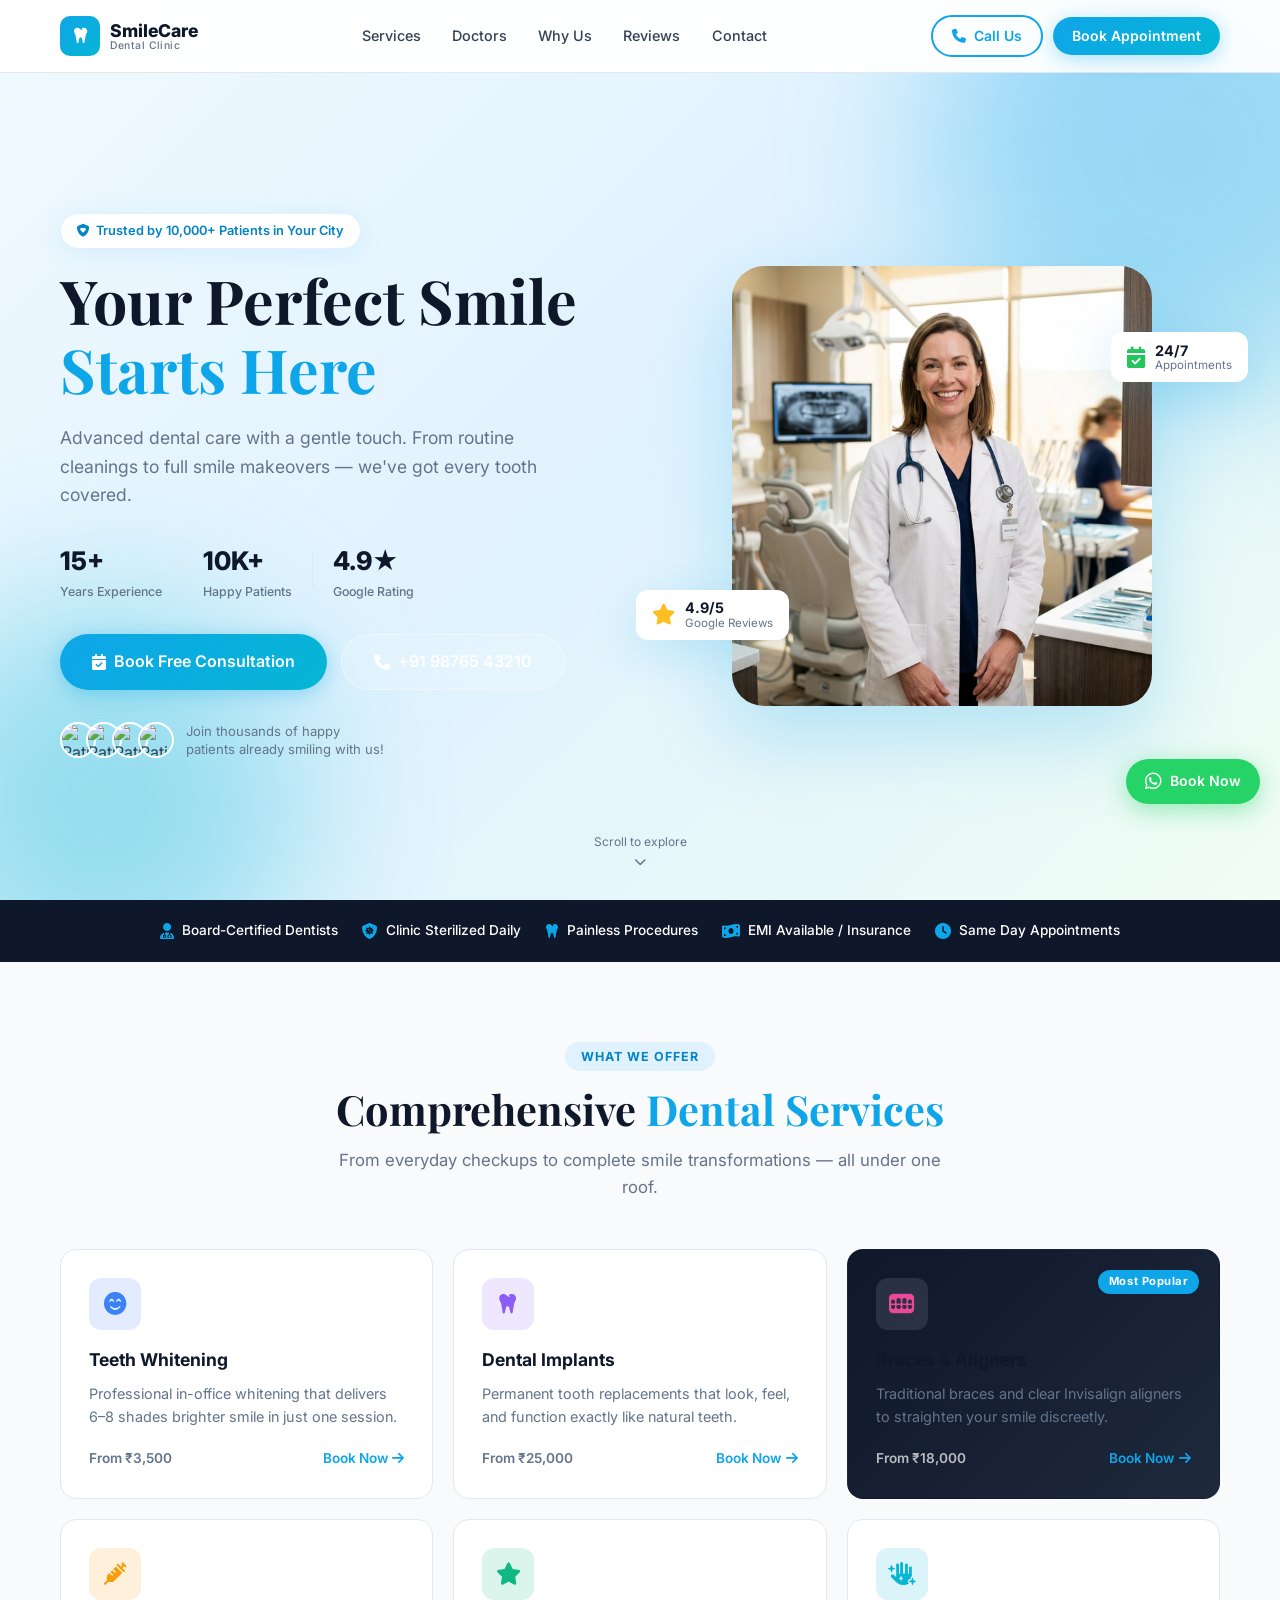
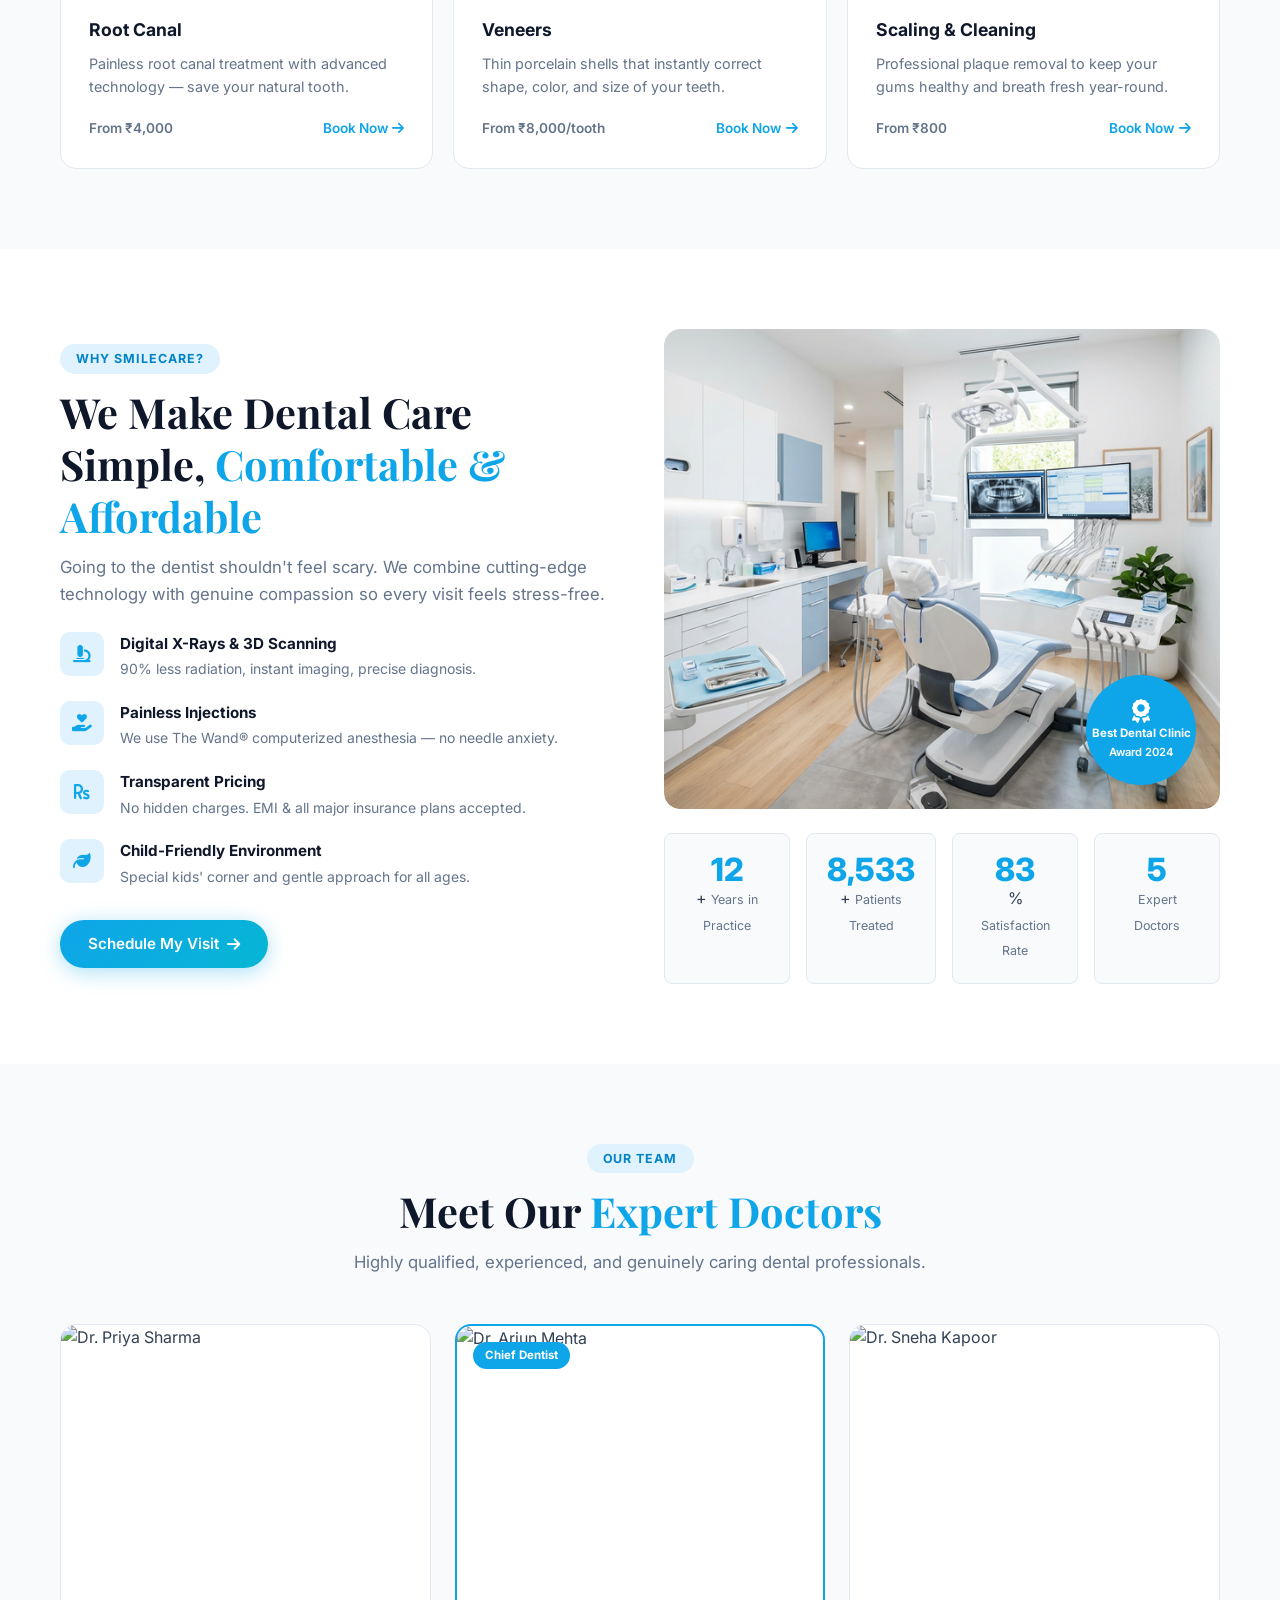
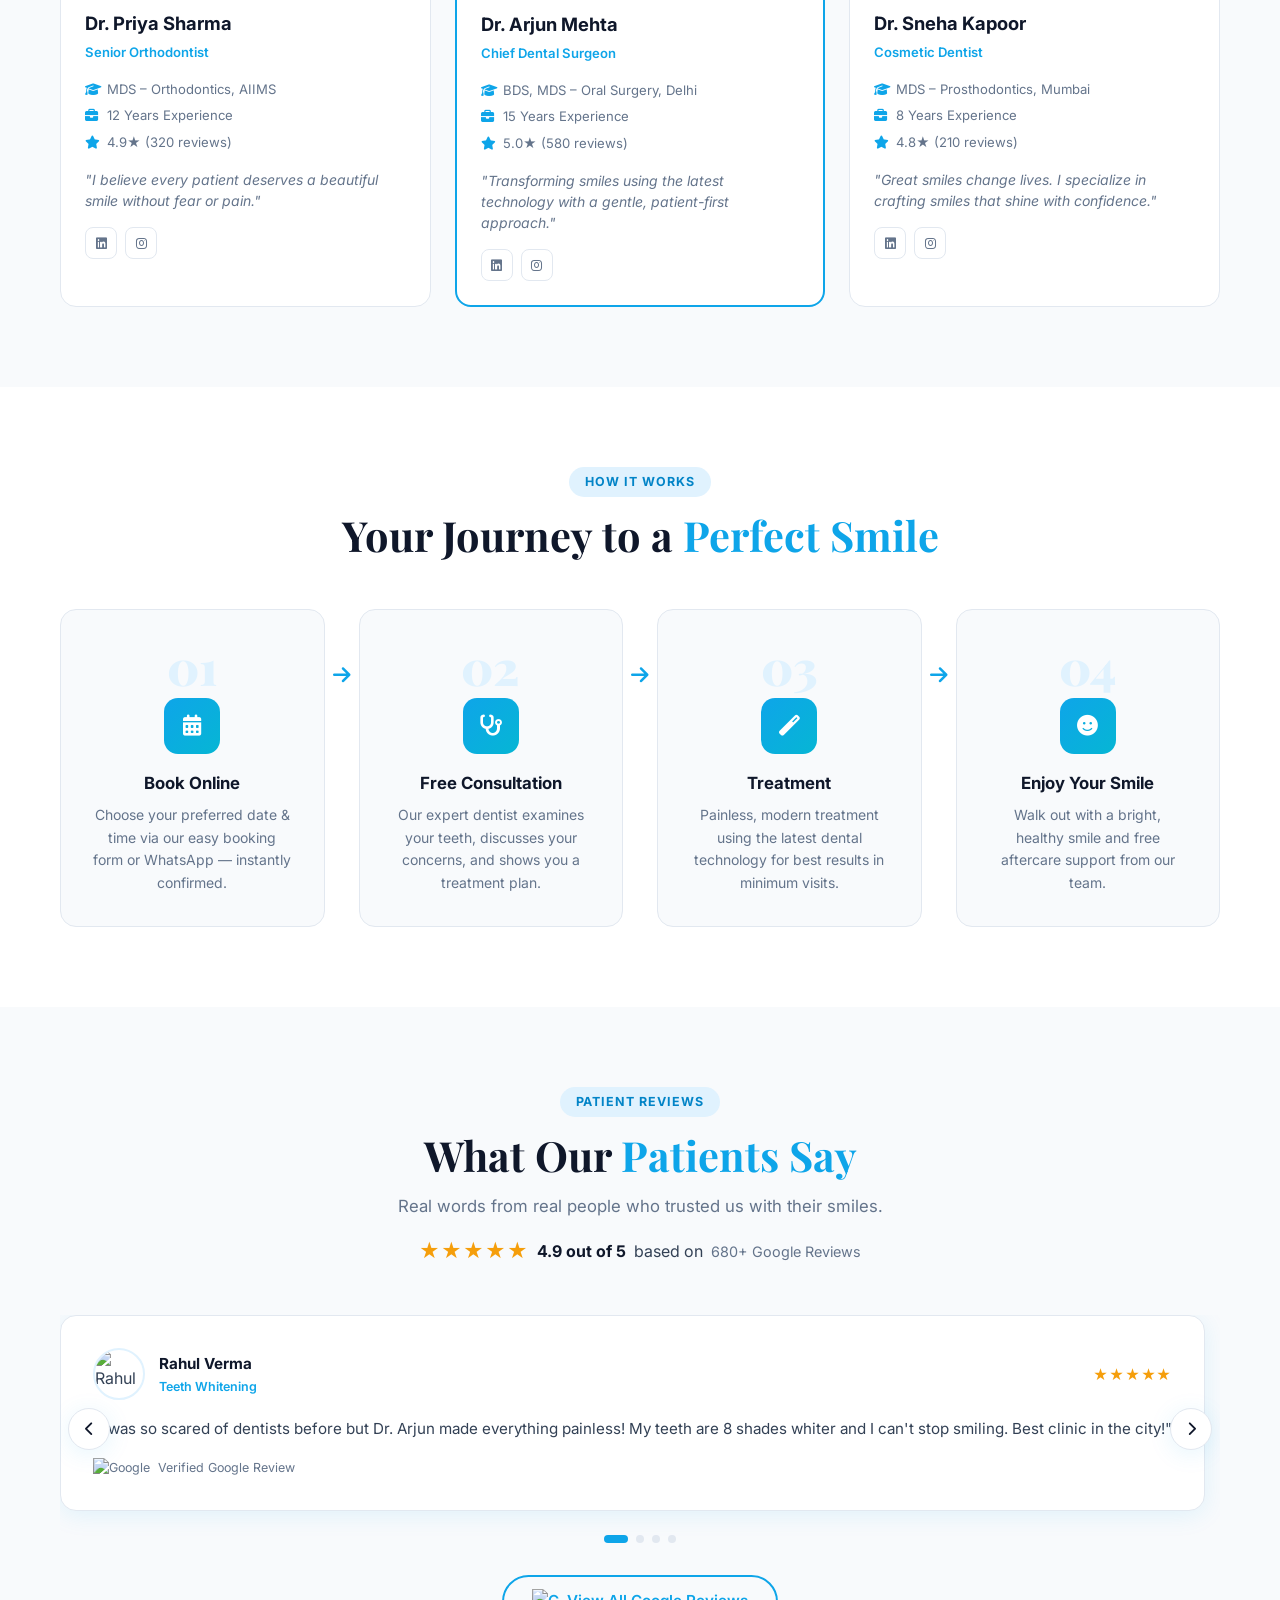
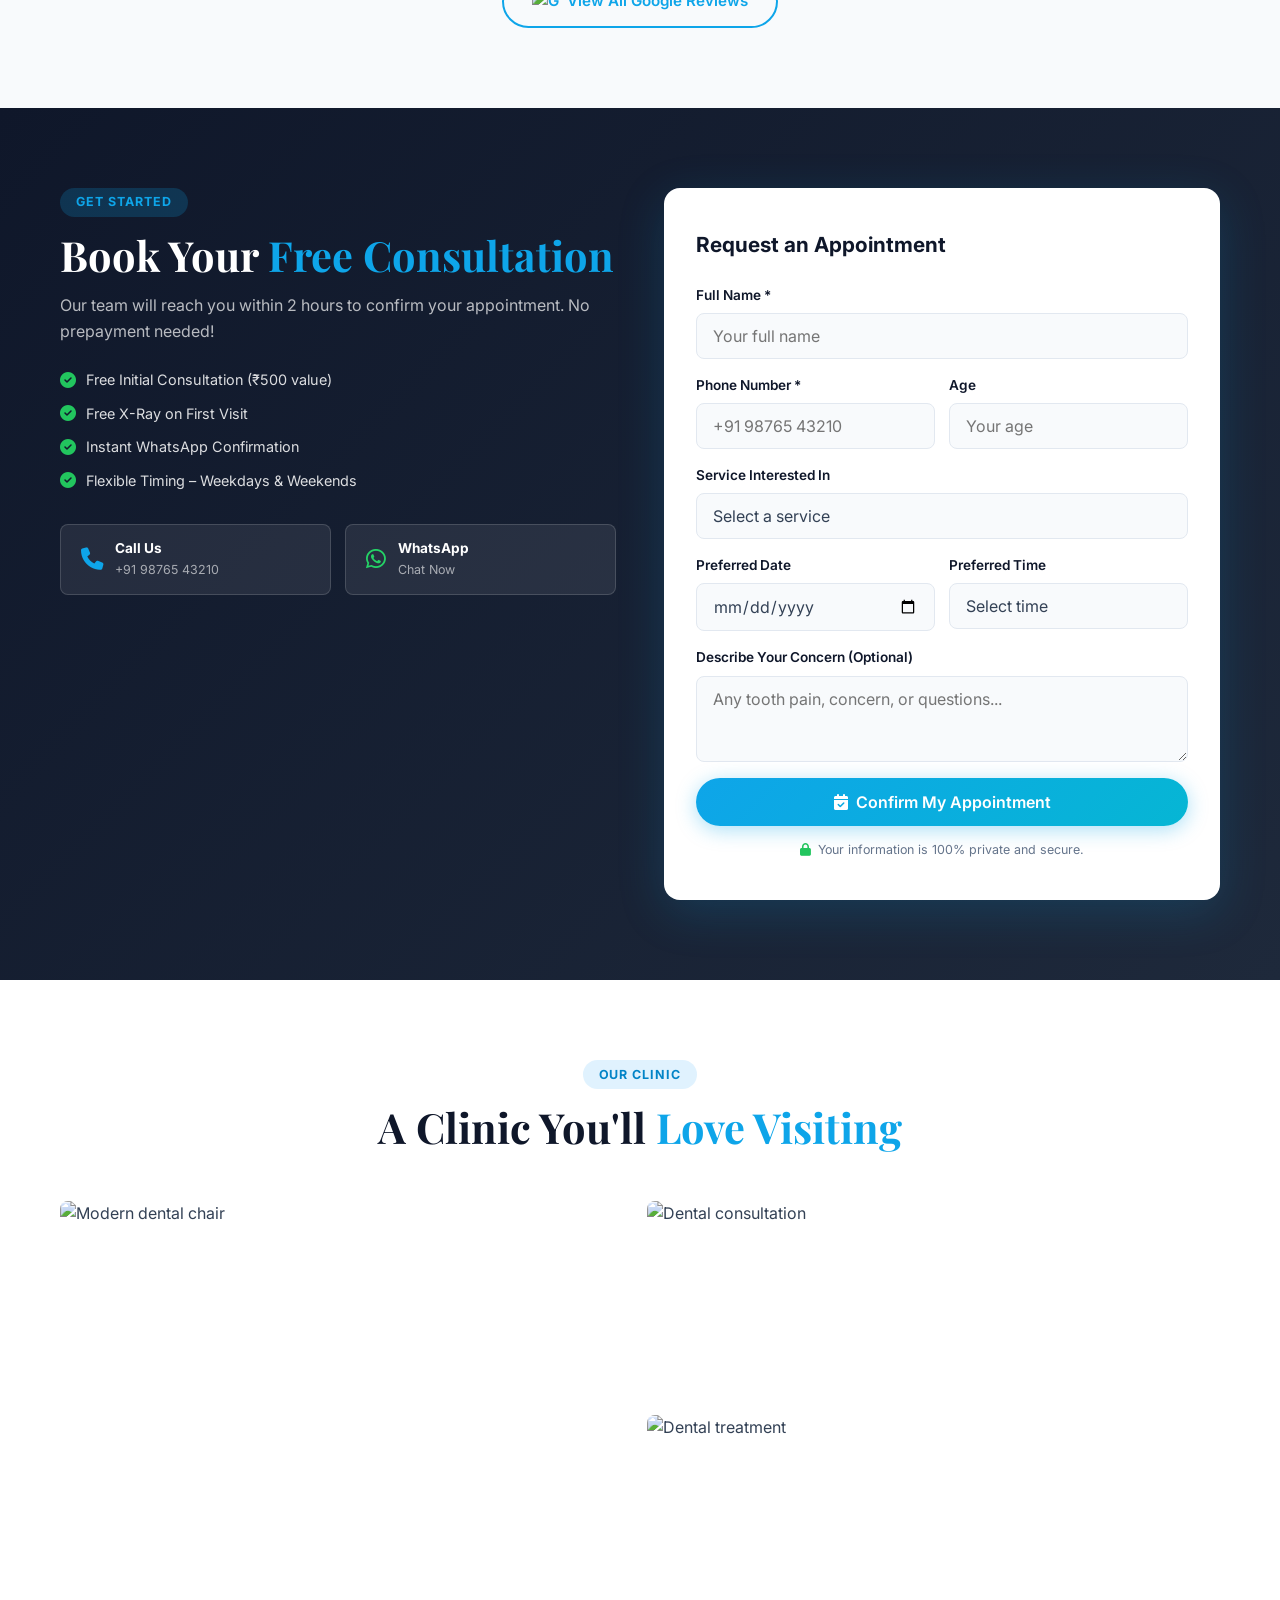
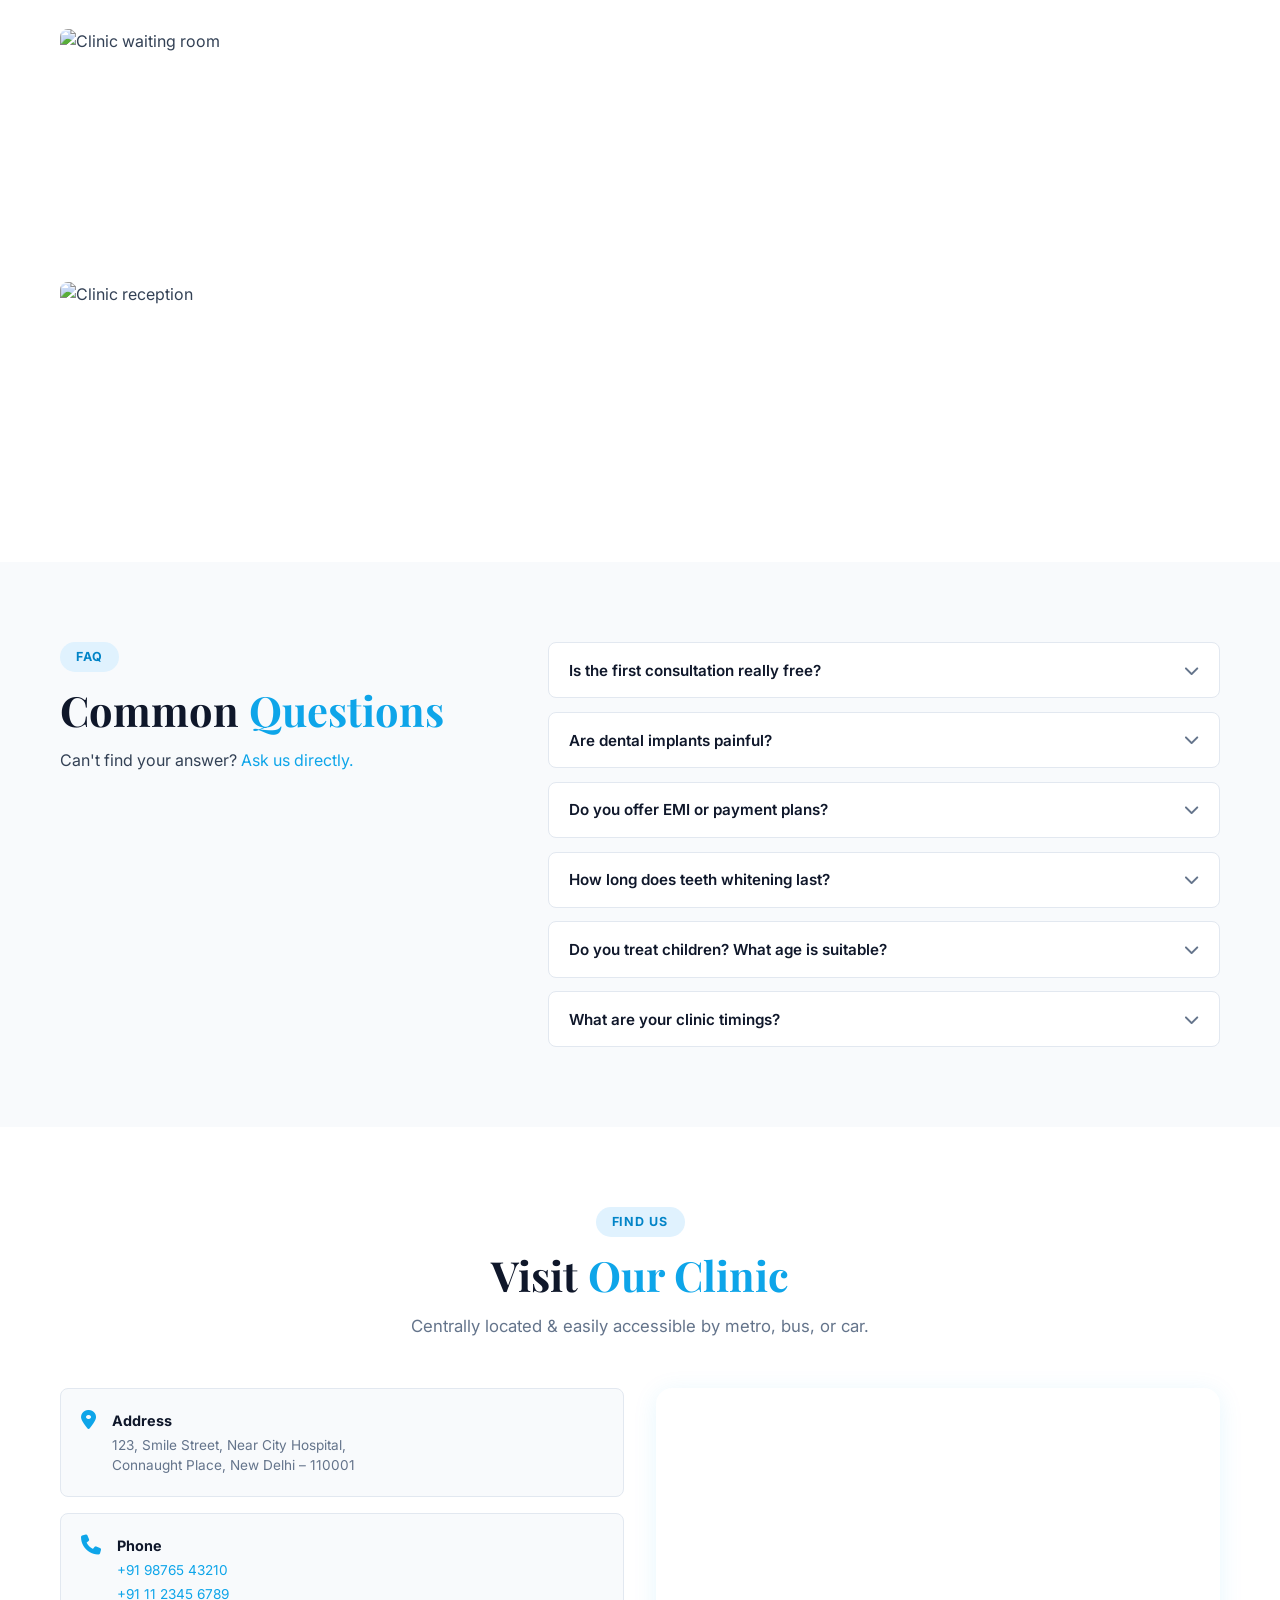
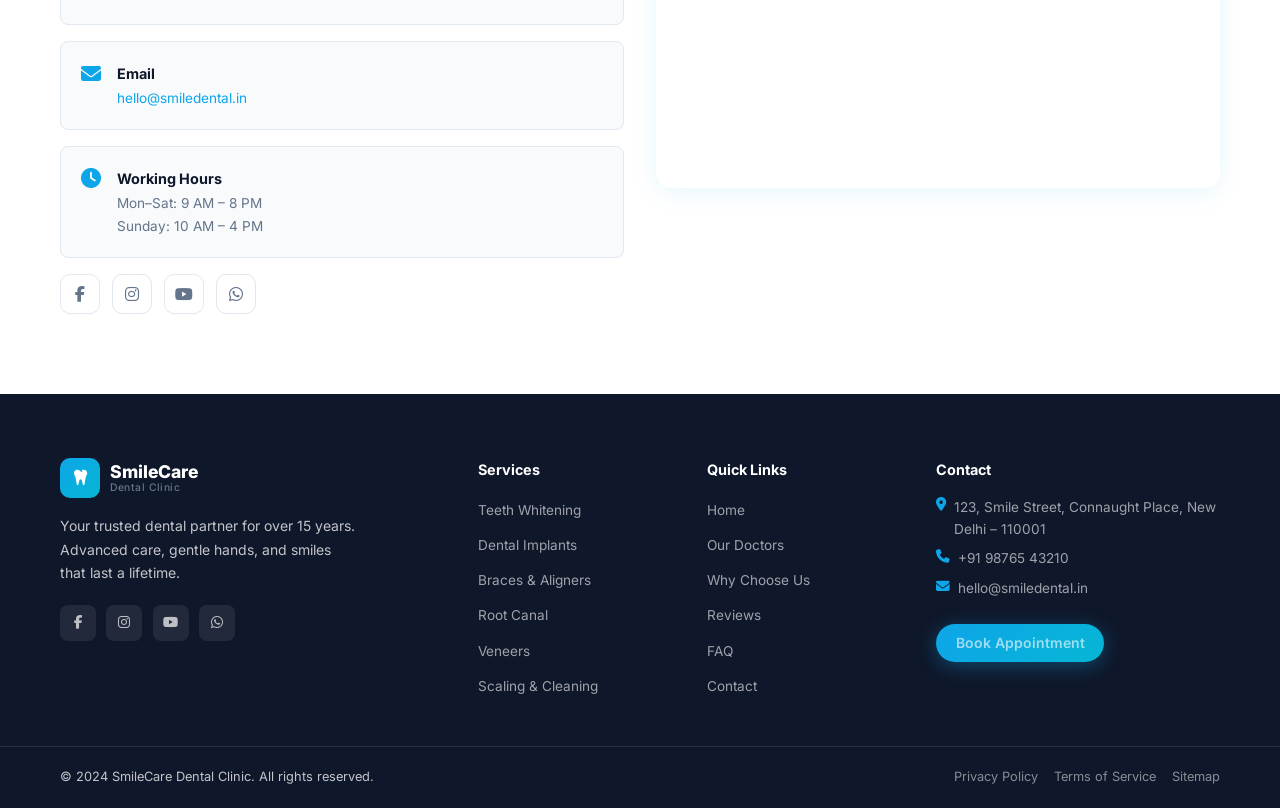
==== index.html @ cb261e59 "Initial commit: SmileCare Dental Clinic website" ====
<!DOCTYPE html>
<html lang="en">
<head>
  <meta charset="UTF-8" />
  <meta name="viewport" content="width=device-width, initial-scale=1.0" />
  <meta name="description" content="SmileCare Dental Clinic – Advanced dental care with compassionate doctors. Book your appointment today for teeth whitening, braces, implants & more." />
  <meta name="keywords" content="dental clinic, dentist near me, teeth whitening, dental implants, braces, orthodontist, root canal, SmileCare" />
  <title>SmileCare Dental Clinic | Expert Dental Care You Can Trust</title>
  <link rel="preconnect" href="https://fonts.googleapis.com" />
  <link rel="preconnect" href="https://fonts.gstatic.com" crossorigin />
  <link href="https://fonts.googleapis.com/css2?family=Inter:wght@300;400;500;600;700;800&family=Playfair+Display:wght@400;600;700&display=swap" rel="stylesheet" />
  <link rel="stylesheet" href="style.css" />
  <!-- Font Awesome for icons -->
  <link rel="stylesheet" href="https://cdnjs.cloudflare.com/ajax/libs/font-awesome/6.5.0/css/all.min.css" />
</head>
<body>

  <!-- ===== FLOATING WHATSAPP BUTTON ===== -->
  <a href="https://wa.me/919876543210?text=Hi%2C%20I%20want%20to%20book%20an%20appointment" class="whatsapp-float" target="_blank" rel="noopener" aria-label="WhatsApp us">
    <i class="fab fa-whatsapp"></i>
    <span>Book Now</span>
  </a>

  <!-- ===== STICKY HEADER / NAVBAR ===== -->
  <header class="header" id="header">
    <nav class="nav container" role="navigation" aria-label="Main navigation">
      <!-- Logo -->
      <a href="#hero" class="nav__logo">
        <div class="logo-icon"><i class="fas fa-tooth"></i></div>
        <div class="logo-text">
          <span class="logo-primary">SmileCare</span>
          <span class="logo-sub">Dental Clinic</span>
        </div>
      </a>

      <!-- Desktop nav links -->
      <ul class="nav__list" id="nav-list">
        <li><a href="#services" class="nav__link">Services</a></li>
        <li><a href="#doctors" class="nav__link">Doctors</a></li>
        <li><a href="#why-us" class="nav__link">Why Us</a></li>
        <li><a href="#testimonials" class="nav__link">Reviews</a></li>
        <li><a href="#contact" class="nav__link">Contact</a></li>
      </ul>

      <!-- Header CTAs -->
      <div class="nav__cta">
        <a href="tel:+919876543210" class="btn btn--outline btn--sm" id="nav-call-btn">
          <i class="fas fa-phone"></i> Call Us
        </a>
        <a href="#appointment" class="btn btn--primary btn--sm" id="nav-appt-btn">
          Book Appointment
        </a>
      </div>

      <!-- Mobile hamburger -->
      <button class="hamburger" id="hamburger" aria-label="Toggle menu" aria-expanded="false">
        <span></span><span></span><span></span>
      </button>
    </nav>
  </header>

  <!-- ===== MOBILE NAV DRAWER ===== -->
  <div class="mobile-nav" id="mobile-nav" aria-hidden="true">
    <ul class="mobile-nav__list">
      <li><a href="#services" class="mobile-nav__link">Services</a></li>
      <li><a href="#doctors" class="mobile-nav__link">Doctors</a></li>
      <li><a href="#why-us" class="mobile-nav__link">Why Us</a></li>
      <li><a href="#testimonials" class="mobile-nav__link">Reviews</a></li>
      <li><a href="#contact" class="mobile-nav__link">Contact</a></li>
    </ul>
    <div class="mobile-nav__cta">
      <a href="tel:+919876543210" class="btn btn--outline btn--full">
        <i class="fas fa-phone"></i> Call: +91 98765 43210
      </a>
      <a href="https://wa.me/919876543210" class="btn btn--whatsapp btn--full" target="_blank" rel="noopener">
        <i class="fab fa-whatsapp"></i> WhatsApp Us
      </a>
      <a href="#appointment" class="btn btn--primary btn--full">
        Book Appointment
      </a>
    </div>
  </div>
  <div class="overlay" id="overlay"></div>

  <main>

    <!-- ===== HERO SECTION ===== -->
    <section class="hero" id="hero">
      <div class="hero__bg-blur blob1"></div>
      <div class="hero__bg-blur blob2"></div>
      <div class="container hero__inner">
        <div class="hero__content" data-aos="fade-right">
          <div class="hero__badge">
            <i class="fas fa-shield-heart"></i> Trusted by 10,000+ Patients in Your City
          </div>
          <h1 class="hero__title">
            Your Perfect Smile <br/>
            <span class="highlight">Starts Here</span>
          </h1>
          <p class="hero__subtitle">
            Advanced dental care with a gentle touch. From routine cleanings to full smile makeovers — we've got every tooth covered.
          </p>
          <div class="hero__stats">
            <div class="stat">
              <strong>15+</strong><span>Years Experience</span>
            </div>
            <div class="stat-divider"></div>
            <div class="stat">
              <strong>10K+</strong><span>Happy Patients</span>
            </div>
            <div class="stat-divider"></div>
            <div class="stat">
              <strong>4.9★</strong><span>Google Rating</span>
            </div>
          </div>
          <div class="hero__actions">
            <a href="#appointment" class="btn btn--primary btn--lg" id="hero-appt-btn">
              <i class="fas fa-calendar-check"></i> Book Free Consultation
            </a>
            <a href="tel:+919876543210" class="btn btn--glass btn--lg" id="hero-call-btn">
              <i class="fas fa-phone"></i> +91 98765 43210
            </a>
          </div>
          <div class="hero__trust">
            <div class="trust-avatars">
              <img src="https://i.pravatar.cc/40?img=1" alt="Patient 1" />
              <img src="https://i.pravatar.cc/40?img=5" alt="Patient 2" />
              <img src="https://i.pravatar.cc/40?img=9" alt="Patient 3" />
              <img src="https://i.pravatar.cc/40?img=12" alt="Patient 4" />
            </div>
            <p>Join thousands of happy patients already smiling with us!</p>
          </div>
        </div>
        <div class="hero__visual" data-aos="fade-left">
          <div class="hero__img-wrap">
            <div class="hero__img-glow"></div>
            <img src="hero-doctor.jpg" alt="SmileCare Doctor" class="hero__img" id="hero-img" />
            <!-- Floating badge -->
            <div class="hero__badge-float badge-left">
              <i class="fas fa-star" style="color:#fbbf24;"></i>
              <div>
                <strong>4.9/5</strong>
                <span>Google Reviews</span>
              </div>
            </div>
            <div class="hero__badge-float badge-right">
              <i class="fas fa-calendar-check" style="color:#22c55e;"></i>
              <div>
                <strong>24/7</strong>
                <span>Appointments</span>
              </div>
            </div>
          </div>
        </div>
      </div>

      <!-- Scroll hint -->
      <div class="scroll-hint">
        <span>Scroll to explore</span>
        <i class="fas fa-chevron-down"></i>
      </div>
    </section>

    <!-- ===== TRUST STRIP ===== -->
    <section class="trust-strip">
      <div class="container trust-strip__inner">
        <div class="trust-item">
          <i class="fas fa-user-md"></i>
          <span>Board-Certified Dentists</span>
        </div>
        <div class="trust-item">
          <i class="fas fa-shield-virus"></i>
          <span>Clinic Sterilized Daily</span>
        </div>
        <div class="trust-item">
          <i class="fas fa-tooth"></i>
          <span>Painless Procedures</span>
        </div>
        <div class="trust-item">
          <i class="fas fa-money-bill-wave"></i>
          <span>EMI Available / Insurance</span>
        </div>
        <div class="trust-item">
          <i class="fas fa-clock"></i>
          <span>Same Day Appointments</span>
        </div>
      </div>
    </section>

    <!-- ===== SERVICES SECTION ===== -->
    <section class="services section" id="services">
      <div class="container">
        <div class="section-header">
          <span class="section-tag">What We Offer</span>
          <h2 class="section-title">Comprehensive <span class="highlight">Dental Services</span></h2>
          <p class="section-desc">From everyday checkups to complete smile transformations — all under one roof.</p>
        </div>
        <div class="services__grid">

          <div class="service-card" data-service="whitening">
            <div class="service-card__icon" style="--icon-color: #3b82f6;">
              <i class="fas fa-smile-beam"></i>
            </div>
            <h3>Teeth Whitening</h3>
            <p>Professional in-office whitening that delivers 6–8 shades brighter smile in just one session.</p>
            <div class="service-card__footer">
              <span class="service-price">From ₹3,500</span>
              <a href="#appointment" class="service-link">Book Now <i class="fas fa-arrow-right"></i></a>
            </div>
          </div>

          <div class="service-card" data-service="implants">
            <div class="service-card__icon" style="--icon-color: #8b5cf6;">
              <i class="fas fa-tooth"></i>
            </div>
            <h3>Dental Implants</h3>
            <p>Permanent tooth replacements that look, feel, and function exactly like natural teeth.</p>
            <div class="service-card__footer">
              <span class="service-price">From ₹25,000</span>
              <a href="#appointment" class="service-link">Book Now <i class="fas fa-arrow-right"></i></a>
            </div>
          </div>

          <div class="service-card featured-service" data-service="braces">
            <div class="service-card__badge">Most Popular</div>
            <div class="service-card__icon" style="--icon-color: #ec4899;">
              <i class="fas fa-teeth"></i>
            </div>
            <h3>Braces & Aligners</h3>
            <p>Traditional braces and clear Invisalign aligners to straighten your smile discreetly.</p>
            <div class="service-card__footer">
              <span class="service-price">From ₹18,000</span>
              <a href="#appointment" class="service-link">Book Now <i class="fas fa-arrow-right"></i></a>
            </div>
          </div>

          <div class="service-card" data-service="rootcanal">
            <div class="service-card__icon" style="--icon-color: #f59e0b;">
              <i class="fas fa-syringe"></i>
            </div>
            <h3>Root Canal</h3>
            <p>Painless root canal treatment with advanced technology — save your natural tooth.</p>
            <div class="service-card__footer">
              <span class="service-price">From ₹4,000</span>
              <a href="#appointment" class="service-link">Book Now <i class="fas fa-arrow-right"></i></a>
            </div>
          </div>

          <div class="service-card" data-service="veneer">
            <div class="service-card__icon" style="--icon-color: #10b981;">
              <i class="fas fa-star"></i>
            </div>
            <h3>Veneers</h3>
            <p>Thin porcelain shells that instantly correct shape, color, and size of your teeth.</p>
            <div class="service-card__footer">
              <span class="service-price">From ₹8,000/tooth</span>
              <a href="#appointment" class="service-link">Book Now <i class="fas fa-arrow-right"></i></a>
            </div>
          </div>

          <div class="service-card" data-service="cleaning">
            <div class="service-card__icon" style="--icon-color: #06b6d4;">
              <i class="fas fa-pumped-up-kicks"></i>
              <i class="fas fa-hand-sparkles"></i>
            </div>
            <h3>Scaling & Cleaning</h3>
            <p>Professional plaque removal to keep your gums healthy and breath fresh year-round.</p>
            <div class="service-card__footer">
              <span class="service-price">From ₹800</span>
              <a href="#appointment" class="service-link">Book Now <i class="fas fa-arrow-right"></i></a>
            </div>
          </div>

        </div>
      </div>
    </section>

    <!-- ===== WHY CHOOSE US ===== -->
    <section class="why-us section" id="why-us">
      <div class="container why-us__inner">
        <div class="why-us__content" data-aos="fade-right">
          <span class="section-tag">Why SmileCare?</span>
          <h2 class="section-title">We Make Dental Care Simple, <span class="highlight">Comfortable & Affordable</span></h2>
          <p class="section-desc">Going to the dentist shouldn't feel scary. We combine cutting-edge technology with genuine compassion so every visit feels stress-free.</p>

          <ul class="why-us__list">
            <li>
              <div class="why-icon"><i class="fas fa-microscope"></i></div>
              <div>
                <strong>Digital X-Rays & 3D Scanning</strong>
                <span>90% less radiation, instant imaging, precise diagnosis.</span>
              </div>
            </li>
            <li>
              <div class="why-icon"><i class="fas fa-hand-holding-heart"></i></div>
              <div>
                <strong>Painless Injections</strong>
                <span>We use The Wand® computerized anesthesia — no needle anxiety.</span>
              </div>
            </li>
            <li>
              <div class="why-icon"><i class="fas fa-rupee-sign"></i></div>
              <div>
                <strong>Transparent Pricing</strong>
                <span>No hidden charges. EMI & all major insurance plans accepted.</span>
              </div>
            </li>
            <li>
              <div class="why-icon"><i class="fas fa-leaf"></i></div>
              <div>
                <strong>Child-Friendly Environment</strong>
                <span>Special kids' corner and gentle approach for all ages.</span>
              </div>
            </li>
          </ul>

          <a href="#appointment" class="btn btn--primary btn--md">
            Schedule My Visit <i class="fas fa-arrow-right"></i>
          </a>
        </div>
        <div class="why-us__visual" data-aos="fade-left">
          <div class="why-us__img-wrap">
            <img src="clinic-interior.jpg" alt="SmileCare Clinic" id="clinic-img" />
            <div class="why-badge">
              <div class="why-badge__circle">
                <i class="fas fa-award"></i>
                <strong>Best Dental Clinic</strong>
                <span>Award 2024</span>
              </div>
            </div>
          </div>
          <div class="why-us__counters">
            <div class="counter-card">
              <strong class="counter" data-target="15">0</strong>+
              <span>Years in Practice</span>
            </div>
            <div class="counter-card">
              <strong class="counter" data-target="10000">0</strong>+
              <span>Patients Treated</span>
            </div>
            <div class="counter-card">
              <strong class="counter" data-target="98">0</strong>%
              <span>Satisfaction Rate</span>
            </div>
            <div class="counter-card">
              <strong class="counter" data-target="6">0</strong>
              <span>Expert Doctors</span>
            </div>
          </div>
        </div>
      </div>
    </section>

    <!-- ===== DOCTORS SECTION ===== -->
    <section class="doctors section" id="doctors">
      <div class="container">
        <div class="section-header">
          <span class="section-tag">Our Team</span>
          <h2 class="section-title">Meet Our <span class="highlight">Expert Doctors</span></h2>
          <p class="section-desc">Highly qualified, experienced, and genuinely caring dental professionals.</p>
        </div>
        <div class="doctors__grid">

          <div class="doctor-card">
            <div class="doctor-card__img">
              <img src="https://i.pravatar.cc/300?img=11" alt="Dr. Priya Sharma" />
              <div class="doctor-card__overlay">
                <a href="tel:+919876543210" class="btn btn--glass btn--sm">Book Appointment</a>
              </div>
            </div>
            <div class="doctor-card__info">
              <h3>Dr. Priya Sharma</h3>
              <span class="doctor-specialty">Senior Orthodontist</span>
              <div class="doctor-card__details">
                <span><i class="fas fa-graduation-cap"></i> MDS – Orthodontics, AIIMS</span>
                <span><i class="fas fa-briefcase"></i> 12 Years Experience</span>
                <span><i class="fas fa-star"></i> 4.9★ (320 reviews)</span>
              </div>
              <p>"I believe every patient deserves a beautiful smile without fear or pain."</p>
              <div class="doctor-card__social">
                <a href="#" aria-label="LinkedIn"><i class="fab fa-linkedin"></i></a>
                <a href="#" aria-label="Instagram"><i class="fab fa-instagram"></i></a>
              </div>
            </div>
          </div>

          <div class="doctor-card featured-doctor">
            <div class="doctor-card__img">
              <img src="https://i.pravatar.cc/300?img=67" alt="Dr. Arjun Mehta" />
              <div class="doctor-card__badge-top">Chief Dentist</div>
              <div class="doctor-card__overlay">
                <a href="tel:+919876543210" class="btn btn--glass btn--sm">Book Appointment</a>
              </div>
            </div>
            <div class="doctor-card__info">
              <h3>Dr. Arjun Mehta</h3>
              <span class="doctor-specialty">Chief Dental Surgeon</span>
              <div class="doctor-card__details">
                <span><i class="fas fa-graduation-cap"></i> BDS, MDS – Oral Surgery, Delhi</span>
                <span><i class="fas fa-briefcase"></i> 15 Years Experience</span>
                <span><i class="fas fa-star"></i> 5.0★ (580 reviews)</span>
              </div>
              <p>"Transforming smiles using the latest technology with a gentle, patient-first approach."</p>
              <div class="doctor-card__social">
                <a href="#" aria-label="LinkedIn"><i class="fab fa-linkedin"></i></a>
                <a href="#" aria-label="Instagram"><i class="fab fa-instagram"></i></a>
              </div>
            </div>
          </div>

          <div class="doctor-card">
            <div class="doctor-card__img">
              <img src="https://i.pravatar.cc/300?img=25" alt="Dr. Sneha Kapoor" />
              <div class="doctor-card__overlay">
                <a href="tel:+919876543210" class="btn btn--glass btn--sm">Book Appointment</a>
              </div>
            </div>
            <div class="doctor-card__info">
              <h3>Dr. Sneha Kapoor</h3>
              <span class="doctor-specialty">Cosmetic Dentist</span>
              <div class="doctor-card__details">
                <span><i class="fas fa-graduation-cap"></i> MDS – Prosthodontics, Mumbai</span>
                <span><i class="fas fa-briefcase"></i> 8 Years Experience</span>
                <span><i class="fas fa-star"></i> 4.8★ (210 reviews)</span>
              </div>
              <p>"Great smiles change lives. I specialize in crafting smiles that shine with confidence."</p>
              <div class="doctor-card__social">
                <a href="#" aria-label="LinkedIn"><i class="fab fa-linkedin"></i></a>
                <a href="#" aria-label="Instagram"><i class="fab fa-instagram"></i></a>
              </div>
            </div>
          </div>

        </div>
      </div>
    </section>

    <!-- ===== BEFORE/AFTER + PROCESS ===== -->
    <section class="process section" id="process">
      <div class="container">
        <div class="section-header">
          <span class="section-tag">How It Works</span>
          <h2 class="section-title">Your Journey to a <span class="highlight">Perfect Smile</span></h2>
        </div>
        <div class="process__steps">
          <div class="process-step">
            <div class="process-step__num">01</div>
            <div class="process-step__icon"><i class="fas fa-calendar-alt"></i></div>
            <h3>Book Online</h3>
            <p>Choose your preferred date & time via our easy booking form or WhatsApp — instantly confirmed.</p>
          </div>
          <div class="process-connector"><i class="fas fa-arrow-right"></i></div>
          <div class="process-step">
            <div class="process-step__num">02</div>
            <div class="process-step__icon"><i class="fas fa-stethoscope"></i></div>
            <h3>Free Consultation</h3>
            <p>Our expert dentist examines your teeth, discusses your concerns, and shows you a treatment plan.</p>
          </div>
          <div class="process-connector"><i class="fas fa-arrow-right"></i></div>
          <div class="process-step">
            <div class="process-step__num">03</div>
            <div class="process-step__icon"><i class="fas fa-magic"></i></div>
            <h3>Treatment</h3>
            <p>Painless, modern treatment using the latest dental technology for best results in minimum visits.</p>
          </div>
          <div class="process-connector"><i class="fas fa-arrow-right"></i></div>
          <div class="process-step">
            <div class="process-step__num">04</div>
            <div class="process-step__icon"><i class="fas fa-smile"></i></div>
            <h3>Enjoy Your Smile</h3>
            <p>Walk out with a bright, healthy smile and free aftercare support from our team.</p>
          </div>
        </div>
      </div>
    </section>

    <!-- ===== TESTIMONIALS ===== -->
    <section class="testimonials section" id="testimonials">
      <div class="container">
        <div class="section-header">
          <span class="section-tag">Patient Reviews</span>
          <h2 class="section-title">What Our <span class="highlight">Patients Say</span></h2>
          <p class="section-desc">Real words from real people who trusted us with their smiles.</p>
          <div class="overall-rating">
            <div class="rating-stars">★★★★★</div>
            <strong>4.9 out of 5</strong> based on <span>680+ Google Reviews</span>
          </div>
        </div>

        <!-- Testimonial slider -->
        <div class="testimonial-slider" id="testimonial-slider">
          <div class="testimonial-track" id="testimonial-track">

            <div class="testimonial-card">
              <div class="testimonial-top">
                <img src="https://i.pravatar.cc/60?img=32" alt="Rahul Verma" />
                <div>
                  <strong>Rahul Verma</strong>
                  <span>Teeth Whitening</span>
                </div>
                <div class="t-stars">★★★★★</div>
              </div>
              <p>"I was so scared of dentists before but Dr. Arjun made everything painless! My teeth are 8 shades whiter and I can't stop smiling. Best clinic in the city!"</p>
              <div class="testimonial-footer">
                <img src="https://upload.wikimedia.org/wikipedia/commons/thumb/5/53/Google_%22G%22_Logo.svg/20px-Google_%22G%22_Logo.svg.png" alt="Google" />
                <span>Verified Google Review</span>
              </div>
            </div>

            <div class="testimonial-card">
              <div class="testimonial-top">
                <img src="https://i.pravatar.cc/60?img=47" alt="Priyanka Singh" />
                <div>
                  <strong>Priyanka Singh</strong>
                  <span>Dental Implant</span>
                </div>
                <div class="t-stars">★★★★★</div>
              </div>
              <p>"The implant procedure was smooth and I felt zero pain. The team is super friendly, the clinic is spotless, and the results are stunning. Highly recommend SmileCare!"</p>
              <div class="testimonial-footer">
                <img src="https://upload.wikimedia.org/wikipedia/commons/thumb/5/53/Google_%22G%22_Logo.svg/20px-Google_%22G%22_Logo.svg.png" alt="Google" />
                <span>Verified Google Review</span>
              </div>
            </div>

            <div class="testimonial-card">
              <div class="testimonial-top">
                <img src="https://i.pravatar.cc/60?img=3" alt="Ankita Rawat" />
                <div>
                  <strong>Ankita Rawat</strong>
                  <span>Braces</span>
                </div>
                <div class="t-stars">★★★★★</div>
              </div>
              <p>"Got clear aligners from Dr. Priya. The entire 14-month journey was amazing. She checked on me every step of the way. My smile transformation is unreal!"</p>
              <div class="testimonial-footer">
                <img src="https://upload.wikimedia.org/wikipedia/commons/thumb/5/53/Google_%22G%22_Logo.svg/20px-Google_%22G%22_Logo.svg.png" alt="Google" />
                <span>Verified Google Review</span>
              </div>
            </div>

            <div class="testimonial-card">
              <div class="testimonial-top">
                <img src="https://i.pravatar.cc/60?img=58" alt="Manish Tiwari" />
                <div>
                  <strong>Manish Tiwari</strong>
                  <span>Root Canal</span>
                </div>
                <div class="t-stars">★★★★★</div>
              </div>
              <p>"I had severe tooth pain and feared a root canal. But the procedure was completely painless! Done in a single visit. The staff and doctors are world-class."</p>
              <div class="testimonial-footer">
                <img src="https://upload.wikimedia.org/wikipedia/commons/thumb/5/53/Google_%22G%22_Logo.svg/20px-Google_%22G%22_Logo.svg.png" alt="Google" />
                <span>Verified Google Review</span>
              </div>
            </div>

            <div class="testimonial-card">
              <div class="testimonial-top">
                <img src="https://i.pravatar.cc/60?img=15" alt="Sonia Gupta" />
                <div>
                  <strong>Sonia Gupta</strong>
                  <span>Veneers</span>
                </div>
                <div class="t-stars">★★★★★</div>
              </div>
              <p>"Dr. Sneha gave me the smile of my dreams with veneers! Completely transformed my confidence. Worth every rupee. The clinic itself is gorgeous and hygienic."</p>
              <div class="testimonial-footer">
                <img src="https://upload.wikimedia.org/wikipedia/commons/thumb/5/53/Google_%22G%22_Logo.svg/20px-Google_%22G%22_Logo.svg.png" alt="Google" />
                <span>Verified Google Review</span>
              </div>
            </div>

          </div>
          <!-- Slider controls -->
          <button class="slider-btn slider-btn--prev" id="slider-prev" aria-label="Previous review">
            <i class="fas fa-chevron-left"></i>
          </button>
          <button class="slider-btn slider-btn--next" id="slider-next" aria-label="Next review">
            <i class="fas fa-chevron-right"></i>
          </button>
          <div class="slider-dots" id="slider-dots"></div>
        </div>

        <!-- CTA under testimonials -->
        <div class="testimonials__cta">
          <a href="https://g.page/r/YOUR_GOOGLE_REVIEW_LINK" target="_blank" rel="noopener" class="btn btn--outline btn--md">
            <img src="https://upload.wikimedia.org/wikipedia/commons/thumb/5/53/Google_%22G%22_Logo.svg/20px-Google_%22G%22_Logo.svg.png" alt="G" /> View All Google Reviews
          </a>
        </div>
      </div>
    </section>

    <!-- ===== APPOINTMENT FORM ===== -->
    <section class="appointment section" id="appointment">
      <div class="container appointment__inner">
        <div class="appointment__info">
          <span class="section-tag">Get Started</span>
          <h2 class="section-title">Book Your <span class="highlight">Free Consultation</span></h2>
          <p>Our team will reach you within 2 hours to confirm your appointment. No prepayment needed!</p>
          <ul class="appointment__perks">
            <li><i class="fas fa-check-circle"></i> Free Initial Consultation (₹500 value)</li>
            <li><i class="fas fa-check-circle"></i> Free X-Ray on First Visit</li>
            <li><i class="fas fa-check-circle"></i> Instant WhatsApp Confirmation</li>
            <li><i class="fas fa-check-circle"></i> Flexible Timing – Weekdays & Weekends</li>
          </ul>
          <div class="appointment__contact-cards">
            <a href="tel:+919876543210" class="contact-quick-card">
              <i class="fas fa-phone"></i>
              <div>
                <strong>Call Us</strong>
                <span>+91 98765 43210</span>
              </div>
            </a>
            <a href="https://wa.me/919876543210" class="contact-quick-card whatsapp-card" target="_blank" rel="noopener">
              <i class="fab fa-whatsapp"></i>
              <div>
                <strong>WhatsApp</strong>
                <span>Chat Now</span>
              </div>
            </a>
          </div>
        </div>
        <div class="appointment__form-wrap">
          <form class="appointment__form" id="appointment-form" novalidate>
            <h3>Request an Appointment</h3>
            <div class="form-group">
              <label for="appt-name">Full Name *</label>
              <input type="text" id="appt-name" name="name" placeholder="Your full name" required />
            </div>
            <div class="form-row">
              <div class="form-group">
                <label for="appt-phone">Phone Number *</label>
                <input type="tel" id="appt-phone" name="phone" placeholder="+91 98765 43210" required />
              </div>
              <div class="form-group">
                <label for="appt-age">Age</label>
                <input type="number" id="appt-age" name="age" placeholder="Your age" min="1" max="120" />
              </div>
            </div>
            <div class="form-group">
              <label for="appt-service">Service Interested In</label>
              <select id="appt-service" name="service">
                <option value="">Select a service</option>
                <option value="whitening">Teeth Whitening</option>
                <option value="implants">Dental Implants</option>
                <option value="braces">Braces / Aligners</option>
                <option value="rootcanal">Root Canal</option>
                <option value="veneers">Veneers</option>
                <option value="cleaning">Scaling & Cleaning</option>
                <option value="checkup">General Checkup</option>
                <option value="other">Other</option>
              </select>
            </div>
            <div class="form-row">
              <div class="form-group">
                <label for="appt-date">Preferred Date</label>
                <input type="date" id="appt-date" name="date" />
              </div>
              <div class="form-group">
                <label for="appt-time">Preferred Time</label>
                <select id="appt-time" name="time">
                  <option value="">Select time</option>
                  <option>09:00 AM – 10:00 AM</option>
                  <option>10:00 AM – 11:00 AM</option>
                  <option>11:00 AM – 12:00 PM</option>
                  <option>12:00 PM – 01:00 PM</option>
                  <option>02:00 PM – 03:00 PM</option>
                  <option>03:00 PM – 04:00 PM</option>
                  <option>04:00 PM – 05:00 PM</option>
                  <option>06:00 PM – 07:00 PM</option>
                </select>
              </div>
            </div>
            <div class="form-group">
              <label for="appt-msg">Describe Your Concern (Optional)</label>
              <textarea id="appt-msg" name="message" rows="3" placeholder="Any tooth pain, concern, or questions..."></textarea>
            </div>
            <button type="submit" class="btn btn--primary btn--full btn--lg" id="appt-submit">
              <i class="fas fa-calendar-check"></i> Confirm My Appointment
            </button>
            <p class="form-note"><i class="fas fa-lock"></i> Your information is 100% private and secure.</p>
          </form>
        </div>
      </div>
    </section>

    <!-- ===== GALLERY STRIP ===== -->
    <section class="gallery section" id="gallery">
      <div class="container">
        <div class="section-header">
          <span class="section-tag">Our Clinic</span>
          <h2 class="section-title">A Clinic You'll <span class="highlight">Love Visiting</span></h2>
        </div>
        <div class="gallery__grid">
          <div class="gallery-item tall">
            <img src="https://images.unsplash.com/photo-1629909613654-28e377c37b09?w=600&q=80" alt="Modern dental chair" loading="lazy"/>
            <div class="gallery-item__overlay">Modern Equipment</div>
          </div>
          <div class="gallery-item">
            <img src="https://images.unsplash.com/photo-1588776814546-1ffbb061e26d?w=600&q=80" alt="Dental consultation" loading="lazy"/>
            <div class="gallery-item__overlay">Friendly Consultation</div>
          </div>
          <div class="gallery-item">
            <img src="https://images.unsplash.com/photo-1609840114035-3c981b782dfe?w=600&q=80" alt="Dental treatment" loading="lazy"/>
            <div class="gallery-item__overlay">Advanced Treatment</div>
          </div>
          <div class="gallery-item wide">
            <img src="https://images.unsplash.com/photo-1576091160399-112ba8d25d1d?w=800&q=80" alt="Clinic waiting room" loading="lazy"/>
            <div class="gallery-item__overlay">Comfortable Waiting Area</div>
          </div>
          <div class="gallery-item">
            <img src="https://images.unsplash.com/photo-1571772996211-2f02c9727629?w=600&q=80" alt="Clinic reception" loading="lazy"/>
            <div class="gallery-item__overlay">Welcoming Reception</div>
          </div>
        </div>
      </div>
    </section>

    <!-- ===== FAQ SECTION ===== -->
    <section class="faq section" id="faq">
      <div class="container faq__inner">
        <div class="faq__header">
          <span class="section-tag">FAQ</span>
          <h2 class="section-title">Common <span class="highlight">Questions</span></h2>
          <p>Can't find your answer? <a href="#appointment">Ask us directly.</a></p>
        </div>
        <div class="faq__list">
          <div class="faq-item">
            <button class="faq-q" aria-expanded="false">
              Is the first consultation really free? <i class="fas fa-chevron-down"></i>
            </button>
            <div class="faq-a">
              <p>Yes! Your first consultation including a preliminary examination is completely free. No hidden charges. This includes a quick X-ray assessment if needed.</p>
            </div>
          </div>
          <div class="faq-item">
            <button class="faq-q" aria-expanded="false">
              Are dental implants painful? <i class="fas fa-chevron-down"></i>
            </button>
            <div class="faq-a">
              <p>Implant surgery is done under local anesthesia, so you feel no pain during the procedure. Mild soreness after is normal and goes away in 2–3 days. Most patients say it's far more comfortable than they expected.</p>
            </div>
          </div>
          <div class="faq-item">
            <button class="faq-q" aria-expanded="false">
              Do you offer EMI or payment plans? <i class="fas fa-chevron-down"></i>
            </button>
            <div class="faq-a">
              <p>Yes! We offer 0% interest EMI through major banks and accept all leading insurance plans. Our team will help you find the best payment option for your treatment.</p>
            </div>
          </div>
          <div class="faq-item">
            <button class="faq-q" aria-expanded="false">
              How long does teeth whitening last? <i class="fas fa-chevron-down"></i>
            </button>
            <div class="faq-a">
              <p>Professional teeth whitening results typically last 1–3 years depending on your diet and oral habits. We also provide maintenance kits to extend the results.</p>
            </div>
          </div>
          <div class="faq-item">
            <button class="faq-q" aria-expanded="false">
              Do you treat children? What age is suitable? <i class="fas fa-chevron-down"></i>
            </button>
            <div class="faq-a">
              <p>Yes, we see patients of all ages from infants to seniors. We have a specialized pediatric dentist and a fun, child-friendly environment to make kids feel comfortable.</p>
            </div>
          </div>
          <div class="faq-item">
            <button class="faq-q" aria-expanded="false">
              What are your clinic timings? <i class="fas fa-chevron-down"></i>
            </button>
            <div class="faq-a">
              <p>We are open Monday–Saturday 9:00 AM to 8:00 PM and Sundays 10:00 AM to 4:00 PM. Emergency dental care is available 24/7 by phone.</p>
            </div>
          </div>
        </div>
      </div>
    </section>

    <!-- ===== CONTACT + MAP ===== -->
    <section class="contact section" id="contact">
      <div class="container">
        <div class="section-header">
          <span class="section-tag">Find Us</span>
          <h2 class="section-title">Visit <span class="highlight">Our Clinic</span></h2>
          <p class="section-desc">Centrally located & easily accessible by metro, bus, or car.</p>
        </div>
        <div class="contact__inner">
          <div class="contact__cards">
            <div class="contact-card">
              <i class="fas fa-map-marker-alt"></i>
              <div>
                <strong>Address</strong>
                <span>123, Smile Street, Near City Hospital,<br/>Connaught Place, New Delhi – 110001</span>
              </div>
            </div>
            <div class="contact-card">
              <i class="fas fa-phone"></i>
              <div>
                <strong>Phone</strong>
                <span><a href="tel:+919876543210">+91 98765 43210</a></span>
                <span><a href="tel:+911123456789">+91 11 2345 6789</a></span>
              </div>
            </div>
            <div class="contact-card">
              <i class="fas fa-envelope"></i>
              <div>
                <strong>Email</strong>
                <span><a href="mailto:hello@smiledental.in">hello@smiledental.in</a></span>
              </div>
            </div>
            <div class="contact-card">
              <i class="fas fa-clock"></i>
              <div>
                <strong>Working Hours</strong>
                <span>Mon–Sat: 9 AM – 8 PM</span>
                <span>Sunday: 10 AM – 4 PM</span>
              </div>
            </div>
            <div class="contact__social">
              <a href="#" aria-label="Facebook"><i class="fab fa-facebook-f"></i></a>
              <a href="#" aria-label="Instagram"><i class="fab fa-instagram"></i></a>
              <a href="#" aria-label="YouTube"><i class="fab fa-youtube"></i></a>
              <a href="https://wa.me/919876543210" aria-label="WhatsApp" target="_blank" rel="noopener"><i class="fab fa-whatsapp"></i></a>
            </div>
          </div>
          <!-- Google Map embed -->
          <div class="contact__map">
            <iframe
              src="https://www.google.com/maps/embed?pb=!1m18!1m12!1m3!1d3501.7441624637076!2d77.2167!3d28.6315!2m3!1f0!2f0!3f0!3m2!1i1024!2i768!4f13.1!3m3!1m2!1s0x390cfd37b741d057%3A0xcdee88e47393c3f1!2sConnaught%20Place%2C%20New%20Delhi!5e0!3m2!1sen!2sin!4v1700000000000"
              width="100%"
              height="400"
              style="border:0;"
              allowfullscreen=""
              loading="lazy"
              referrerpolicy="no-referrer-when-downgrade"
              title="SmileCare Dental Clinic Location"
              aria-label="Google map showing clinic location">
            </iframe>
          </div>
        </div>
      </div>
    </section>

  </main>

  <!-- ===== FOOTER ===== -->
  <footer class="footer">
    <div class="container footer__inner">
      <div class="footer__brand">
        <div class="nav__logo">
          <div class="logo-icon"><i class="fas fa-tooth"></i></div>
          <div class="logo-text">
            <span class="logo-primary">SmileCare</span>
            <span class="logo-sub">Dental Clinic</span>
          </div>
        </div>
        <p>Your trusted dental partner for over 15 years. Advanced care, gentle hands, and smiles that last a lifetime.</p>
        <div class="footer__social">
          <a href="#" aria-label="Facebook"><i class="fab fa-facebook-f"></i></a>
          <a href="#" aria-label="Instagram"><i class="fab fa-instagram"></i></a>
          <a href="#" aria-label="YouTube"><i class="fab fa-youtube"></i></a>
          <a href="https://wa.me/919876543210" target="_blank" rel="noopener" aria-label="WhatsApp"><i class="fab fa-whatsapp"></i></a>
        </div>
      </div>
      <div class="footer__links">
        <h4>Services</h4>
        <ul>
          <li><a href="#services">Teeth Whitening</a></li>
          <li><a href="#services">Dental Implants</a></li>
          <li><a href="#services">Braces & Aligners</a></li>
          <li><a href="#services">Root Canal</a></li>
          <li><a href="#services">Veneers</a></li>
          <li><a href="#services">Scaling & Cleaning</a></li>
        </ul>
      </div>
      <div class="footer__links">
        <h4>Quick Links</h4>
        <ul>
          <li><a href="#hero">Home</a></li>
          <li><a href="#doctors">Our Doctors</a></li>
          <li><a href="#why-us">Why Choose Us</a></li>
          <li><a href="#testimonials">Reviews</a></li>
          <li><a href="#faq">FAQ</a></li>
          <li><a href="#contact">Contact</a></li>
        </ul>
      </div>
      <div class="footer__contact">
        <h4>Contact</h4>
        <p><i class="fas fa-map-marker-alt"></i> 123, Smile Street, Connaught Place, New Delhi – 110001</p>
        <p><i class="fas fa-phone"></i> <a href="tel:+919876543210">+91 98765 43210</a></p>
        <p><i class="fas fa-envelope"></i> <a href="mailto:hello@smiledental.in">hello@smiledental.in</a></p>
        <a href="#appointment" class="btn btn--primary btn--sm" style="margin-top: 1rem; display:inline-flex;">Book Appointment</a>
      </div>
    </div>
    <div class="footer__bottom">
      <div class="container">
        <p>© 2024 SmileCare Dental Clinic. All rights reserved.</p>
        <div class="footer__bottom-links">
          <a href="#">Privacy Policy</a>
          <a href="#">Terms of Service</a>
          <a href="#">Sitemap</a>
        </div>
      </div>
    </div>
  </footer>

  <!-- Success modal -->
  <div class="modal" id="success-modal" aria-hidden="true" role="dialog">
    <div class="modal__inner">
      <div class="modal__icon"><i class="fas fa-check-circle"></i></div>
      <h3>Appointment Requested!</h3>
      <p>Thank you! Our team will call you within 2 hours to confirm your appointment. You'll also receive a WhatsApp confirmation.</p>
      <button class="btn btn--primary" id="modal-close">Done</button>
    </div>
  </div>
  <div class="modal-overlay" id="modal-overlay"></div>

  <!-- Back to top -->
  <button class="back-to-top" id="back-to-top" aria-label="Back to top">
    <i class="fas fa-arrow-up"></i>
  </button>

  <script src="script.js"></script>
</body>
</html>
---- style.css ----
/* ========================
   CSS VARIABLES / TOKENS
======================== */
:root {
  --primary: #0ea5e9;
  --primary-dark: #0284c7;
  --primary-light: #e0f2fe;
  --accent: #06b6d4;
  --green: #22c55e;
  --whatsapp: #25d366;
  --dark: #0f172a;
  --dark2: #1e293b;
  --dark3: #334155;
  --text: #334155;
  --text-light: #64748b;
  --border: #e2e8f0;
  --bg: #f8fafc;
  --white: #ffffff;
  --radius: 16px;
  --radius-sm: 8px;
  --shadow: 0 4px 24px rgba(14,165,233,0.10);
  --shadow-lg: 0 12px 48px rgba(14,165,233,0.18);
  --transition: 0.3s cubic-bezier(0.4,0,0.2,1);
  --font-main: 'Inter', sans-serif;
  --font-display: 'Playfair Display', serif;
}

/* ========================
   RESET & BASE
======================== */
*, *::before, *::after { box-sizing: border-box; margin: 0; padding: 0; }
html { scroll-behavior: smooth; font-size: 16px; }
body {
  font-family: var(--font-main);
  color: var(--text);
  background: var(--white);
  line-height: 1.6;
  overflow-x: hidden;
}
img { max-width: 100%; display: block; }
a { color: inherit; text-decoration: none; }
ul { list-style: none; }
button { cursor: pointer; font-family: inherit; border: none; background: none; }
input, select, textarea { font-family: inherit; font-size: 1rem; }

.container {
  width: 100%;
  max-width: 1200px;
  margin: 0 auto;
  padding: 0 1.25rem;
}
.section { padding: 5rem 0; }

/* ========================
   BUTTONS
======================== */
.btn {
  display: inline-flex;
  align-items: center;
  gap: 0.5rem;
  font-weight: 600;
  border-radius: 50px;
  transition: var(--transition);
  white-space: nowrap;
  text-align: center;
  justify-content: center;
}
.btn--primary {
  background: linear-gradient(135deg, var(--primary), var(--accent));
  color: var(--white);
  box-shadow: 0 4px 20px rgba(14,165,233,0.35);
}
.btn--primary:hover { transform: translateY(-2px); box-shadow: 0 8px 32px rgba(14,165,233,0.45); }
.btn--outline {
  border: 2px solid var(--primary);
  color: var(--primary);
  background: transparent;
}
.btn--outline:hover { background: var(--primary); color: var(--white); }
.btn--glass {
  background: rgba(255,255,255,0.15);
  border: 1.5px solid rgba(255,255,255,0.4);
  color: var(--white);
  backdrop-filter: blur(10px);
}
.btn--glass:hover { background: rgba(255,255,255,0.28); }
.btn--whatsapp { background: var(--whatsapp); color: var(--white); }
.btn--whatsapp:hover { background: #1fb954; }
.btn--sm { padding: 0.5rem 1.2rem; font-size: 0.875rem; }
.btn--md { padding: 0.75rem 1.75rem; font-size: 0.95rem; }
.btn--lg { padding: 0.9rem 2rem; font-size: 1rem; }
.btn--full { width: 100%; }

/* ========================
   SECTION HEADER
======================== */
.section-header { text-align: center; max-width: 640px; margin: 0 auto 3rem; }
.section-tag {
  display: inline-block;
  background: var(--primary-light);
  color: var(--primary-dark);
  font-size: 0.78rem;
  font-weight: 700;
  letter-spacing: 0.08em;
  text-transform: uppercase;
  padding: 0.3rem 1rem;
  border-radius: 50px;
  margin-bottom: 0.75rem;
}
.section-title {
  font-family: var(--font-display);
  font-size: clamp(1.6rem, 4vw, 2.6rem);
  font-weight: 700;
  color: var(--dark);
  line-height: 1.25;
  margin-bottom: 0.75rem;
}
.section-desc { color: var(--text-light); font-size: 1.05rem; }
.highlight { color: var(--primary); }

/* ========================
   HEADER / NAVBAR
======================== */
.header {
  position: fixed;
  top: 0; left: 0; right: 0;
  z-index: 1000;
  background: rgba(255,255,255,0.95);
  backdrop-filter: blur(16px);
  border-bottom: 1px solid var(--border);
  transition: box-shadow var(--transition);
}
.header.scrolled { box-shadow: 0 4px 24px rgba(0,0,0,0.08); }
.nav {
  display: flex;
  align-items: center;
  height: 72px;
  gap: 1.5rem;
}
.nav__logo {
  display: flex;
  align-items: center;
  gap: 0.6rem;
  flex-shrink: 0;
}
.logo-icon {
  width: 40px; height: 40px;
  background: linear-gradient(135deg, var(--primary), var(--accent));
  border-radius: 10px;
  display: flex;
  align-items: center;
  justify-content: center;
  color: var(--white);
  font-size: 1.1rem;
}
.logo-text { display: flex; flex-direction: column; line-height: 1.1; }
.logo-primary { font-weight: 800; font-size: 1.1rem; color: var(--dark); }
.logo-sub { font-size: 0.65rem; color: var(--text-light); font-weight: 500; letter-spacing: 0.04em; }

.nav__list {
  display: none;
  align-items: center;
  gap: 0.25rem;
  margin-left: auto;
}
.nav__link {
  font-size: 0.9rem;
  font-weight: 500;
  color: var(--text);
  padding: 0.5rem 0.85rem;
  border-radius: 8px;
  transition: var(--transition);
}
.nav__link:hover, .nav__link.active { color: var(--primary); background: var(--primary-light); }
.nav__cta { display: none; align-items: center; gap: 0.6rem; margin-left: auto; }
.hamburger {
  margin-left: auto;
  display: flex;
  flex-direction: column;
  gap: 5px;
  padding: 8px;
  border-radius: 8px;
}
.hamburger span {
  display: block;
  width: 22px; height: 2px;
  background: var(--dark);
  border-radius: 2px;
  transition: var(--transition);
}
.hamburger.open span:nth-child(1) { transform: translateY(7px) rotate(45deg); }
.hamburger.open span:nth-child(2) { opacity: 0; }
.hamburger.open span:nth-child(3) { transform: translateY(-7px) rotate(-45deg); }

/* Mobile Nav */
.mobile-nav {
  position: fixed;
  top: 72px; left: 0; right: 0;
  background: var(--white);
  z-index: 999;
  border-bottom: 1px solid var(--border);
  padding: 1.5rem 1.25rem;
  transform: translateY(-120%);
  opacity: 0;
  transition: var(--transition);
  display: flex;
  flex-direction: column;
  gap: 1rem;
}
.mobile-nav.open { transform: translateY(0); opacity: 1; }
.mobile-nav__list { display: flex; flex-direction: column; }
.mobile-nav__link {
  display: block;
  padding: 0.875rem 0;
  font-weight: 600;
  font-size: 1.05rem;
  border-bottom: 1px solid var(--border);
  color: var(--dark);
}
.mobile-nav__cta { display: flex; flex-direction: column; gap: 0.75rem; padding-top: 0.5rem; }
.overlay {
  position: fixed;
  inset: 0;
  background: rgba(0,0,0,0.3);
  z-index: 998;
  opacity: 0;
  pointer-events: none;
  transition: var(--transition);
}
.overlay.show { opacity: 1; pointer-events: all; }

/* ========================
   HERO
======================== */
.hero {
  min-height: 100svh;
  display: flex;
  align-items: center;
  padding-top: 72px;
  background: linear-gradient(135deg, #f0f9ff 0%, #e0f2fe 50%, #f0fdf4 100%);
  position: relative;
  overflow: hidden;
}
.hero__bg-blur {
  position: absolute;
  border-radius: 50%;
  filter: blur(80px);
  opacity: 0.35;
  pointer-events: none;
}
.blob1 { width: 500px; height: 500px; background: var(--primary); top: -100px; right: -150px; }
.blob2 { width: 400px; height: 400px; background: var(--accent); bottom: -100px; left: -100px; }
.hero__inner {
  display: grid;
  grid-template-columns: 1fr;
  gap: 3rem;
  padding-top: 3rem;
  padding-bottom: 3rem;
  position: relative;
  z-index: 1;
}
.hero__badge {
  display: inline-flex;
  align-items: center;
  gap: 0.4rem;
  background: white;
  border: 1px solid var(--primary-light);
  color: var(--primary-dark);
  font-size: 0.8rem;
  font-weight: 600;
  padding: 0.4rem 1rem;
  border-radius: 50px;
  margin-bottom: 1rem;
  box-shadow: var(--shadow);
}
.hero__title {
  font-family: var(--font-display);
  font-size: clamp(2rem, 6vw, 3.8rem);
  font-weight: 700;
  color: var(--dark);
  line-height: 1.15;
  margin-bottom: 1.25rem;
}
.hero__subtitle {
  font-size: 1.1rem;
  color: var(--text-light);
  max-width: 520px;
  margin-bottom: 2rem;
}
.hero__stats {
  display: flex;
  align-items: center;
  gap: 1.25rem;
  margin-bottom: 2rem;
  flex-wrap: wrap;
}
.stat { display: flex; flex-direction: column; }
.stat strong { font-size: 1.6rem; font-weight: 800; color: var(--dark); }
.stat span { font-size: 0.775rem; color: var(--text-light); font-weight: 500; }
.stat-divider { width: 1px; height: 36px; background: var(--border); }
.hero__actions { display: flex; gap: 0.85rem; flex-wrap: wrap; margin-bottom: 2rem; }
.hero__trust {
  display: flex;
  align-items: center;
  gap: 0.75rem;
}
.trust-avatars { display: flex; }
.trust-avatars img {
  width: 36px; height: 36px;
  border-radius: 50%;
  border: 2px solid var(--white);
  margin-left: -10px;
  object-fit: cover;
}
.trust-avatars img:first-child { margin-left: 0; }
.hero__trust p { font-size: 0.82rem; color: var(--text-light); max-width: 200px; line-height: 1.4; }

.hero__img-wrap {
  position: relative;
  display: flex;
  justify-content: center;
}
.hero__img-glow {
  position: absolute;
  inset: 10%;
  background: radial-gradient(circle, rgba(14,165,233,0.3) 0%, transparent 70%);
  pointer-events: none;
}
.hero__img {
  width: 100%;
  max-width: 420px;
  height: 440px;
  object-fit: cover;
  border-radius: 32px;
  box-shadow: 0 30px 80px rgba(14,165,233,0.25);
  position: relative;
}
.hero__badge-float {
  position: absolute;
  background: var(--white);
  border-radius: 12px;
  padding: 0.6rem 1rem;
  display: flex;
  align-items: center;
  gap: 0.6rem;
  box-shadow: var(--shadow-lg);
  font-size: 0.8rem;
}
.hero__badge-float i { font-size: 1.3rem; }
.hero__badge-float div { display: flex; flex-direction: column; line-height: 1.2; }
.hero__badge-float strong { font-weight: 700; color: var(--dark); font-size: 0.9rem; }
.hero__badge-float span { color: var(--text-light); font-size: 0.72rem; }
.badge-left { bottom: 15%; left: -5%; animation: floatY 3s ease-in-out infinite; }
.badge-right { top: 15%; right: -5%; animation: floatY 3s ease-in-out infinite 1.5s; }

@keyframes floatY {
  0%, 100% { transform: translateY(0); }
  50% { transform: translateY(-8px); }
}

.scroll-hint {
  position: absolute;
  bottom: 2rem;
  left: 50%;
  transform: translateX(-50%);
  display: flex;
  flex-direction: column;
  align-items: center;
  gap: 0.3rem;
  color: var(--text-light);
  font-size: 0.75rem;
  animation: bounce 2s infinite;
}
@keyframes bounce {
  0%, 100% { transform: translateX(-50%) translateY(0); }
  50% { transform: translateX(-50%) translateY(6px); }
}

/* ========================
   TRUST STRIP
======================== */
.trust-strip {
  background: var(--dark);
  padding: 1.25rem 0;
}
.trust-strip__inner {
  display: flex;
  gap: 1.5rem;
  flex-wrap: wrap;
  justify-content: center;
  align-items: center;
}
.trust-item {
  display: flex;
  align-items: center;
  gap: 0.5rem;
  color: var(--white);
  font-size: 0.85rem;
  font-weight: 500;
  white-space: nowrap;
}
.trust-item i { color: var(--primary); font-size: 1rem; }

/* ========================
   SERVICES
======================== */
.services { background: var(--bg); }
.services__grid {
  display: grid;
  grid-template-columns: 1fr;
  gap: 1.25rem;
}
.service-card {
  background: var(--white);
  border-radius: var(--radius);
  padding: 1.75rem;
  border: 1px solid var(--border);
  transition: var(--transition);
  position: relative;
  overflow: hidden;
}
.service-card::before {
  content: '';
  position: absolute;
  top: 0; left: 0; right: 0;
  height: 3px;
  background: linear-gradient(90deg, var(--primary), var(--accent));
  opacity: 0;
  transition: var(--transition);
}
.service-card:hover { transform: translateY(-4px); box-shadow: var(--shadow-lg); border-color: var(--primary-light); }
.service-card:hover::before { opacity: 1; }
.featured-service {
  background: linear-gradient(135deg, var(--dark) 0%, var(--dark2) 100%);
  color: var(--white);
  border-color: transparent;
}
.featured-service h3, .featured-service p { color: var(--white); }
.featured-service .service-price { color: rgba(255,255,255,0.7); }
.featured-service .service-link { color: var(--primary); }
.service-card__badge {
  position: absolute;
  top: 1.25rem; right: 1.25rem;
  background: var(--primary);
  color: var(--white);
  font-size: 0.7rem;
  font-weight: 700;
  padding: 0.2rem 0.65rem;
  border-radius: 50px;
  letter-spacing: 0.05em;
}
.service-card__icon {
  width: 52px; height: 52px;
  background: color-mix(in srgb, var(--icon-color) 15%, white);
  border-radius: 12px;
  display: flex; align-items: center; justify-content: center;
  font-size: 1.4rem;
  color: var(--icon-color);
  margin-bottom: 1rem;
}
.featured-service .service-card__icon { background: rgba(255,255,255,0.1); }
.service-card h3 { font-size: 1.1rem; font-weight: 700; color: var(--dark); margin-bottom: 0.5rem; }
.service-card p { font-size: 0.9rem; color: var(--text-light); line-height: 1.6; margin-bottom: 1.25rem; }
.service-card__footer { display: flex; justify-content: space-between; align-items: center; margin-top: auto; }
.service-price { font-size: 0.85rem; font-weight: 600; color: var(--text-light); }
.service-link {
  font-size: 0.85rem;
  font-weight: 600;
  color: var(--primary);
  display: flex;
  align-items: center;
  gap: 0.3rem;
  transition: var(--transition);
}
.service-link:hover { gap: 0.6rem; }

/* ========================
   WHY CHOOSE US
======================== */
.why-us { background: var(--white); }
.why-us__inner {
  display: grid;
  grid-template-columns: 1fr;
  gap: 3rem;
  align-items: center;
}
.why-us__list { list-style: none; display: flex; flex-direction: column; gap: 1.25rem; margin: 1.5rem 0 2rem; }
.why-us__list li {
  display: flex;
  gap: 1rem;
  align-items: flex-start;
}
.why-icon {
  width: 44px; height: 44px; flex-shrink: 0;
  background: var(--primary-light);
  border-radius: 10px;
  display: flex; align-items: center; justify-content: center;
  color: var(--primary);
  font-size: 1.1rem;
}
.why-us__list li div { display: flex; flex-direction: column; gap: 0.15rem; }
.why-us__list li strong { font-weight: 700; color: var(--dark); font-size: 0.95rem; }
.why-us__list li span { font-size: 0.875rem; color: var(--text-light); }
.why-us__img-wrap {
  position: relative;
  border-radius: var(--radius);
  overflow: hidden;
}
.why-us__img-wrap img {
  width: 100%; height: 380px;
  object-fit: cover;
  border-radius: var(--radius);
}
.why-badge {
  position: absolute;
  bottom: 1.5rem; right: 1.5rem;
}
.why-badge__circle {
  background: var(--primary);
  color: var(--white);
  width: 110px; height: 110px;
  border-radius: 50%;
  display: flex; flex-direction: column;
  align-items: center; justify-content: center;
  text-align: center;
  font-size: 0.7rem;
  font-weight: 600;
  gap: 0.15rem;
  box-shadow: var(--shadow-lg);
  animation: spin-slow 12s linear infinite;
}
.why-badge__circle i { font-size: 1.5rem; margin-bottom: 0.15rem; }
.why-badge__circle strong { font-size: 0.72rem; line-height: 1.2; }
@keyframes spin-slow { to { transform: rotate(360deg); } }

.why-us__counters {
  display: grid;
  grid-template-columns: 1fr 1fr;
  gap: 1rem;
  margin-top: 1.5rem;
}
.counter-card {
  background: var(--bg);
  border: 1px solid var(--border);
  border-radius: var(--radius-sm);
  padding: 1.25rem;
  text-align: center;
}
.counter-card strong {
  display: block;
  font-size: 2rem;
  font-weight: 800;
  color: var(--primary);
  line-height: 1;
}
.counter-card span { font-size: 0.78rem; color: var(--text-light); }

/* ========================
   DOCTORS
======================== */
.doctors { background: var(--bg); }
.doctors__grid {
  display: grid;
  grid-template-columns: 1fr;
  gap: 1.5rem;
}
.doctor-card {
  background: var(--white);
  border-radius: var(--radius);
  overflow: hidden;
  border: 1px solid var(--border);
  transition: var(--transition);
}
.doctor-card:hover { transform: translateY(-5px); box-shadow: var(--shadow-lg); }
.doctor-card__img {
  position: relative;
  overflow: hidden;
  height: 260px;
}
.doctor-card__img img {
  width: 100%; height: 100%;
  object-fit: cover;
  transition: transform 0.5s ease;
}
.doctor-card:hover .doctor-card__img img { transform: scale(1.05); }
.doctor-card__overlay {
  position: absolute;
  inset: 0;
  background: linear-gradient(to top, rgba(14,165,233,0.85) 0%, transparent 60%);
  display: flex;
  align-items: flex-end;
  justify-content: center;
  padding: 1.5rem;
  opacity: 0;
  transition: var(--transition);
}
.doctor-card:hover .doctor-card__overlay { opacity: 1; }
.doctor-card__badge-top {
  position: absolute;
  top: 1rem; left: 1rem;
  background: var(--primary);
  color: var(--white);
  font-size: 0.72rem;
  font-weight: 700;
  padding: 0.25rem 0.75rem;
  border-radius: 50px;
}
.doctor-card__info { padding: 1.5rem; }
.doctor-card__info h3 { font-size: 1.15rem; font-weight: 700; color: var(--dark); }
.doctor-specialty {
  display: block;
  font-size: 0.82rem;
  color: var(--primary);
  font-weight: 600;
  margin: 0.2rem 0 1rem;
}
.doctor-card__details { display: flex; flex-direction: column; gap: 0.35rem; margin-bottom: 1rem; }
.doctor-card__details span { font-size: 0.82rem; color: var(--text-light); display: flex; align-items: center; gap: 0.5rem; }
.doctor-card__details i { color: var(--primary); width: 14px; }
.doctor-card__info p { font-size: 0.875rem; color: var(--text-light); font-style: italic; margin-bottom: 1rem; line-height: 1.5; }
.doctor-card__social { display: flex; gap: 0.5rem; }
.doctor-card__social a {
  width: 32px; height: 32px;
  border: 1.5px solid var(--border);
  border-radius: 8px;
  display: flex; align-items: center; justify-content: center;
  font-size: 0.8rem;
  color: var(--text-light);
  transition: var(--transition);
}
.doctor-card__social a:hover { border-color: var(--primary); color: var(--primary); }
.featured-doctor { border: 2px solid var(--primary); }

/* ========================
   PROCESS
======================== */
.process { background: var(--white); }
.process__steps {
  display: grid;
  grid-template-columns: 1fr;
  gap: 2rem;
}
.process-connector { display: none; }
.process-step { text-align: center; padding: 2rem; background: var(--bg); border-radius: var(--radius); border: 1px solid var(--border); position: relative; }
.process-step__num {
  font-size: 3rem;
  font-weight: 900;
  color: var(--primary-light);
  line-height: 1;
  margin-bottom: 0.5rem;
  font-family: var(--font-display);
}
.process-step__icon {
  width: 56px; height: 56px;
  background: linear-gradient(135deg, var(--primary), var(--accent));
  border-radius: 14px;
  display: flex; align-items: center; justify-content: center;
  font-size: 1.3rem;
  color: var(--white);
  margin: 0 auto 1rem;
}
.process-step h3 { font-size: 1.05rem; font-weight: 700; color: var(--dark); margin-bottom: 0.5rem; }
.process-step p { font-size: 0.875rem; color: var(--text-light); }

/* ========================
   TESTIMONIALS
======================== */
.testimonials { background: var(--bg); }
.overall-rating {
  display: flex;
  align-items: center;
  justify-content: center;
  gap: 0.5rem;
  margin-top: 1rem;
  flex-wrap: wrap;
}
.rating-stars { color: #f59e0b; font-size: 1.25rem; letter-spacing: 0.05em; }
.overall-rating strong { font-weight: 700; color: var(--dark); }
.overall-rating span { color: var(--text-light); font-size: 0.9rem; }

.testimonial-slider {
  position: relative;
  overflow: hidden;
  margin-top: 2rem;
}
.testimonial-track {
  display: flex;
  gap: 1.25rem;
  transition: transform 0.5s cubic-bezier(0.4,0,0.2,1);
}
.testimonial-card {
  min-width: 100%;
  background: var(--white);
  border-radius: var(--radius);
  padding: 2rem;
  border: 1px solid var(--border);
  box-shadow: var(--shadow);
  display: flex;
  flex-direction: column;
  gap: 1rem;
  flex-shrink: 0;
}
.testimonial-top {
  display: flex;
  align-items: center;
  gap: 0.85rem;
}
.testimonial-top img {
  width: 52px; height: 52px;
  border-radius: 50%;
  object-fit: cover;
  border: 2px solid var(--primary-light);
}
.testimonial-top div { display: flex; flex-direction: column; }
.testimonial-top strong { font-weight: 700; color: var(--dark); font-size: 0.95rem; }
.testimonial-top span { font-size: 0.78rem; color: var(--primary); font-weight: 600; }
.t-stars { margin-left: auto; color: #f59e0b; font-size: 0.9rem; letter-spacing: 0.05em; }
.testimonial-card p { color: var(--text); font-size: 0.95rem; line-height: 1.7; flex: 1; }
.testimonial-footer {
  display: flex;
  align-items: center;
  gap: 0.5rem;
  font-size: 0.78rem;
  color: var(--text-light);
}
.slider-btn {
  position: absolute;
  top: 50%;
  transform: translateY(-50%);
  width: 42px; height: 42px;
  border-radius: 50%;
  background: var(--white);
  border: 1.5px solid var(--border);
  display: flex; align-items: center; justify-content: center;
  font-size: 0.9rem;
  color: var(--dark);
  box-shadow: var(--shadow);
  z-index: 2;
  transition: var(--transition);
}
.slider-btn:hover { background: var(--primary); color: var(--white); border-color: var(--primary); }
.slider-btn--prev { left: 0.5rem; }
.slider-btn--next { right: 0.5rem; }
.slider-dots {
  display: flex;
  justify-content: center;
  gap: 0.5rem;
  margin-top: 1.5rem;
}
.dot {
  width: 8px; height: 8px;
  border-radius: 50%;
  background: var(--border);
  cursor: pointer;
  transition: var(--transition);
}
.dot.active { background: var(--primary); width: 24px; border-radius: 4px; }
.testimonials__cta { text-align: center; margin-top: 2rem; }
.testimonials__cta .btn { gap: 0.5rem; }

/* ========================
   APPOINTMENT FORM
======================== */
.appointment {
  background: linear-gradient(135deg, #0f172a 0%, #1e293b 100%);
  color: var(--white);
}
.appointment__inner {
  display: grid;
  grid-template-columns: 1fr;
  gap: 3rem;
}
.appointment__info .section-tag {
  background: rgba(14,165,233,0.2);
  color: var(--primary);
}
.appointment__info .section-title { color: var(--white); }
.appointment__info > p { color: rgba(255,255,255,0.7); font-size: 1rem; margin-bottom: 1.5rem; }
.appointment__perks { display: flex; flex-direction: column; gap: 0.65rem; margin-bottom: 2rem; }
.appointment__perks li {
  display: flex;
  align-items: center;
  gap: 0.65rem;
  font-size: 0.9rem;
  color: rgba(255,255,255,0.85);
}
.appointment__perks i { color: var(--green); font-size: 1rem; }
.appointment__contact-cards { display: flex; gap: 0.85rem; flex-wrap: wrap; }
.contact-quick-card {
  display: flex;
  align-items: center;
  gap: 0.75rem;
  background: rgba(255,255,255,0.08);
  border: 1px solid rgba(255,255,255,0.15);
  border-radius: var(--radius-sm);
  padding: 0.85rem 1.25rem;
  transition: var(--transition);
  flex: 1; min-width: 140px;
}
.contact-quick-card:hover { background: rgba(255,255,255,0.14); }
.contact-quick-card i { font-size: 1.4rem; color: var(--primary); }
.whatsapp-card i { color: var(--whatsapp); }
.contact-quick-card div { display: flex; flex-direction: column; }
.contact-quick-card strong { font-size: 0.85rem; color: var(--white); }
.contact-quick-card span { font-size: 0.78rem; color: rgba(255,255,255,0.6); }
.appointment__form-wrap {
  background: var(--white);
  border-radius: var(--radius);
  padding: 2rem 1.5rem;
  box-shadow: var(--shadow-lg);
}
.appointment__form h3 { font-size: 1.3rem; font-weight: 700; color: var(--dark); margin-bottom: 1.5rem; }
.form-group { display: flex; flex-direction: column; gap: 0.4rem; margin-bottom: 1rem; }
.form-group label { font-size: 0.85rem; font-weight: 600; color: var(--dark); }
.form-group input,
.form-group select,
.form-group textarea {
  width: 100%;
  padding: 0.75rem 1rem;
  border: 1.5px solid var(--border);
  border-radius: var(--radius-sm);
  color: var(--text);
  background: var(--bg);
  transition: var(--transition);
  outline: none;
  appearance: none;
}
.form-group input:focus,
.form-group select:focus,
.form-group textarea:focus { border-color: var(--primary); background: var(--white); box-shadow: 0 0 0 3px rgba(14,165,233,0.12); }
.form-group textarea { resize: vertical; min-height: 80px; }
.form-row { display: grid; grid-template-columns: 1fr 1fr; gap: 0.85rem; }
.form-note {
  text-align: center;
  font-size: 0.78rem;
  color: var(--text-light);
  margin-top: 0.85rem;
  display: flex; align-items: center; justify-content: center; gap: 0.4rem;
}
.form-note i { color: var(--green); }

/* ========================
   GALLERY
======================== */
.gallery { background: var(--white); }
.gallery__grid {
  display: grid;
  grid-template-columns: 1fr 1fr;
  grid-template-rows: auto;
  gap: 0.85rem;
}
.gallery-item {
  border-radius: var(--radius-sm);
  overflow: hidden;
  position: relative;
  cursor: pointer;
}
.gallery-item img {
  width: 100%; height: 180px;
  object-fit: cover;
  transition: transform 0.5s ease;
}
.gallery-item:hover img { transform: scale(1.06); }
.gallery-item.tall { grid-row: span 2; }
.gallery-item.tall img { height: 100%; min-height: 200px; }
.gallery-item.wide { grid-column: span 2; }
.gallery-item.wide img { height: 200px; }
.gallery-item__overlay {
  position: absolute;
  inset: 0;
  background: linear-gradient(to top, rgba(14,165,233,0.8) 0%, transparent 60%);
  display: flex;
  align-items: flex-end;
  padding: 1rem;
  font-size: 0.8rem;
  font-weight: 600;
  color: var(--white);
  opacity: 0;
  transition: var(--transition);
}
.gallery-item:hover .gallery-item__overlay { opacity: 1; }

/* ========================
   FAQ
======================== */
.faq { background: var(--bg); }
.faq__inner {
  display: grid;
  grid-template-columns: 1fr;
  gap: 2.5rem;
}
.faq__header a { color: var(--primary); }
.faq__list { display: flex; flex-direction: column; gap: 0.85rem; }
.faq-item {
  background: var(--white);
  border: 1px solid var(--border);
  border-radius: var(--radius-sm);
  overflow: hidden;
}
.faq-q {
  width: 100%;
  display: flex;
  align-items: center;
  justify-content: space-between;
  gap: 1rem;
  padding: 1.1rem 1.25rem;
  font-size: 0.95rem;
  font-weight: 600;
  color: var(--dark);
  text-align: left;
  transition: var(--transition);
}
.faq-q:hover { color: var(--primary); }
.faq-q i { transition: transform var(--transition); flex-shrink: 0; color: var(--text-light); }
.faq-q[aria-expanded="true"] i { transform: rotate(180deg); color: var(--primary); }
.faq-a {
  max-height: 0;
  overflow: hidden;
  transition: max-height 0.4s ease, padding 0.3s ease;
}
.faq-a.open { max-height: 300px; padding: 0 1.25rem 1.25rem; }
.faq-a p { font-size: 0.9rem; color: var(--text-light); line-height: 1.7; }

/* ========================
   CONTACT + MAP
======================== */
.contact { background: var(--white); }
.contact__inner {
  display: grid;
  grid-template-columns: 1fr;
  gap: 2rem;
}
.contact__cards { display: flex; flex-direction: column; gap: 1rem; }
.contact-card {
  display: flex;
  align-items: flex-start;
  gap: 1rem;
  padding: 1.25rem;
  background: var(--bg);
  border: 1px solid var(--border);
  border-radius: var(--radius-sm);
}
.contact-card i {
  font-size: 1.25rem;
  color: var(--primary);
  margin-top: 0.1rem;
  flex-shrink: 0;
}
.contact-card div { display: flex; flex-direction: column; gap: 0.2rem; }
.contact-card strong { font-weight: 700; font-size: 0.9rem; color: var(--dark); }
.contact-card span { font-size: 0.85rem; color: var(--text-light); line-height: 1.5; }
.contact-card a { color: var(--primary); }
.contact__social { display: flex; gap: 0.75rem; }
.contact__social a {
  width: 40px; height: 40px;
  border: 1.5px solid var(--border);
  border-radius: 10px;
  display: flex; align-items: center; justify-content: center;
  font-size: 1rem;
  color: var(--text-light);
  transition: var(--transition);
}
.contact__social a:hover { background: var(--primary); color: var(--white); border-color: var(--primary); }
.contact__map { border-radius: var(--radius); overflow: hidden; box-shadow: var(--shadow); }
.contact__map iframe { display: block; }

/* ========================
   FOOTER
======================== */
.footer {
  background: var(--dark);
  color: rgba(255,255,255,0.75);
  padding-top: 4rem;
}
.footer__inner {
  display: grid;
  grid-template-columns: 1fr;
  gap: 2.5rem;
  padding-bottom: 3rem;
}
.footer__brand p { font-size: 0.875rem; line-height: 1.7; max-width: 300px; margin-top: 1rem; }
.footer__social { display: flex; gap: 0.65rem; margin-top: 1.25rem; }
.footer__social a {
  width: 36px; height: 36px;
  background: rgba(255,255,255,0.08);
  border-radius: 8px;
  display: flex; align-items: center; justify-content: center;
  font-size: 0.85rem;
  color: rgba(255,255,255,0.7);
  transition: var(--transition);
}
.footer__social a:hover { background: var(--primary); color: var(--white); }
.footer .logo-primary { color: var(--white); }
.footer__links h4 { font-size: 0.9rem; font-weight: 700; color: var(--white); margin-bottom: 1rem; }
.footer__links ul { display: flex; flex-direction: column; gap: 0.6rem; }
.footer__links a {
  font-size: 0.85rem;
  color: rgba(255,255,255,0.6);
  transition: var(--transition);
}
.footer__links a:hover { color: var(--primary); }
.footer__contact h4 { font-size: 0.9rem; font-weight: 700; color: var(--white); margin-bottom: 1rem; }
.footer__contact p {
  font-size: 0.85rem;
  color: rgba(255,255,255,0.6);
  display: flex;
  gap: 0.5rem;
  margin-bottom: 0.5rem;
}
.footer__contact i { color: var(--primary); margin-top: 0.1rem; flex-shrink: 0; }
.footer__contact a { color: rgba(255,255,255,0.6); }
.footer__contact a:hover { color: var(--primary); }
.footer__bottom {
  border-top: 1px solid rgba(255,255,255,0.1);
  padding: 1.25rem 0;
}
.footer__bottom .container {
  display: flex;
  align-items: center;
  justify-content: space-between;
  flex-wrap: wrap;
  gap: 0.5rem;
  font-size: 0.8rem;
}
.footer__bottom-links { display: flex; gap: 1rem; }
.footer__bottom-links a { color: rgba(255,255,255,0.5); transition: var(--transition); }
.footer__bottom-links a:hover { color: var(--primary); }

/* ========================
   FLOATING WHATSAPP
======================== */
.whatsapp-float {
  position: fixed;
  bottom: 6rem;
  right: 1.25rem;
  z-index: 990;
  background: var(--whatsapp);
  color: var(--white);
  display: flex;
  align-items: center;
  gap: 0.5rem;
  padding: 0.7rem 1.2rem;
  border-radius: 50px;
  font-weight: 600;
  font-size: 0.875rem;
  box-shadow: 0 6px 24px rgba(37,211,102,0.45);
  transition: var(--transition);
  text-decoration: none;
}
.whatsapp-float i { font-size: 1.2rem; }
.whatsapp-float:hover { transform: scale(1.06); box-shadow: 0 10px 32px rgba(37,211,102,0.55); }

/* Back to top */
.back-to-top {
  position: fixed;
  bottom: 1.5rem;
  right: 1.25rem;
  z-index: 990;
  width: 42px; height: 42px;
  border-radius: 50%;
  background: var(--primary);
  color: var(--white);
  display: flex; align-items: center; justify-content: center;
  font-size: 0.9rem;
  box-shadow: var(--shadow);
  opacity: 0;
  transform: translateY(10px);
  pointer-events: none;
  transition: var(--transition);
}
.back-to-top.visible { opacity: 1; transform: translateY(0); pointer-events: all; }
.back-to-top:hover { background: var(--primary-dark); }

/* ========================
   MODAL
======================== */
.modal-overlay {
  position: fixed;
  inset: 0;
  background: rgba(0,0,0,0.5);
  z-index: 2000;
  opacity: 0;
  pointer-events: none;
  transition: var(--transition);
  backdrop-filter: blur(4px);
}
.modal-overlay.show { opacity: 1; pointer-events: all; }
.modal {
  position: fixed;
  top: 50%; left: 50%;
  transform: translate(-50%, -50%) scale(0.85);
  z-index: 2001;
  background: var(--white);
  border-radius: var(--radius);
  padding: 2.5rem 2rem;
  text-align: center;
  max-width: 420px;
  width: calc(100% - 2rem);
  opacity: 0;
  pointer-events: none;
  transition: var(--transition);
  box-shadow: 0 30px 80px rgba(0,0,0,0.2);
}
.modal.show { opacity: 1; transform: translate(-50%, -50%) scale(1); pointer-events: all; }
.modal__icon {
  font-size: 3.5rem;
  color: var(--green);
  margin-bottom: 1rem;
}
.modal h3 { font-size: 1.4rem; font-weight: 700; color: var(--dark); margin-bottom: 0.75rem; }
.modal p { color: var(--text-light); font-size: 0.9rem; line-height: 1.6; margin-bottom: 1.5rem; }

/* ========================
   ANIMATIONS
======================== */
.fade-in {
  opacity: 0;
  transform: translateY(24px);
  transition: opacity 0.6s ease, transform 0.6s ease;
}
.fade-in.visible { opacity: 1; transform: none; }

/* ========================
   RESPONSIVE – TABLET (≥640px)
======================== */
@media (min-width: 640px) {
  .services__grid { grid-template-columns: 1fr 1fr; }
  .doctors__grid { grid-template-columns: 1fr 1fr; }
  .why-us__counters { grid-template-columns: repeat(4, 1fr); }
  .gallery-item img { height: 200px; }
  .gallery-item.tall img { min-height: 280px; }
  .gallery-item.wide img { height: 240px; }
  .process__steps { grid-template-columns: 1fr 1fr; }
  .faq__inner { grid-template-columns: 2fr 3fr; align-items: start; }
  .contact__inner { grid-template-columns: 1fr 1fr; align-items: start; }
  .appointment__form-wrap { padding: 2.5rem 2rem; }
}

/* ========================
   RESPONSIVE – DESKTOP (≥1024px)
======================== */
@media (min-width: 1024px) {
  .nav__list { display: flex; }
  .nav__cta { display: flex; }
  .hamburger { display: none; }

  .hero__inner { grid-template-columns: 1fr 1fr; align-items: center; padding-top: 5rem; padding-bottom: 5rem; }
  .hero__visual { display: block; }

  .services__grid { grid-template-columns: repeat(3, 1fr); }
  .doctors__grid { grid-template-columns: repeat(3, 1fr); }

  .why-us__inner { grid-template-columns: 1fr 1fr; }
  .why-us__img-wrap img { height: 480px; }

  .process__steps { grid-template-columns: repeat(4, 1fr) 0 repeat(3, 1fr); gap: 0; align-items: start; }
  .process__steps { display: flex; align-items: flex-start; gap: 0; }
  .process-connector { display: flex; align-items: center; justify-content: center; font-size: 1.25rem; color: var(--primary); padding-top: 3.5rem; flex-shrink: 0; padding: 3.5rem 0.5rem 0; }
  .process-step { flex: 1; }

  .testimonial-card { min-width: calc(50% - 0.625rem); }

  .appointment__inner { grid-template-columns: 1fr 1fr; align-items: start; }

  .footer__inner { grid-template-columns: 2fr 1fr 1fr 1.5fr; }
}

/* Scrollbar */
::-webkit-scrollbar { width: 6px; }
::-webkit-scrollbar-track { background: var(--bg); }
::-webkit-scrollbar-thumb { background: var(--primary); border-radius: 6px; }
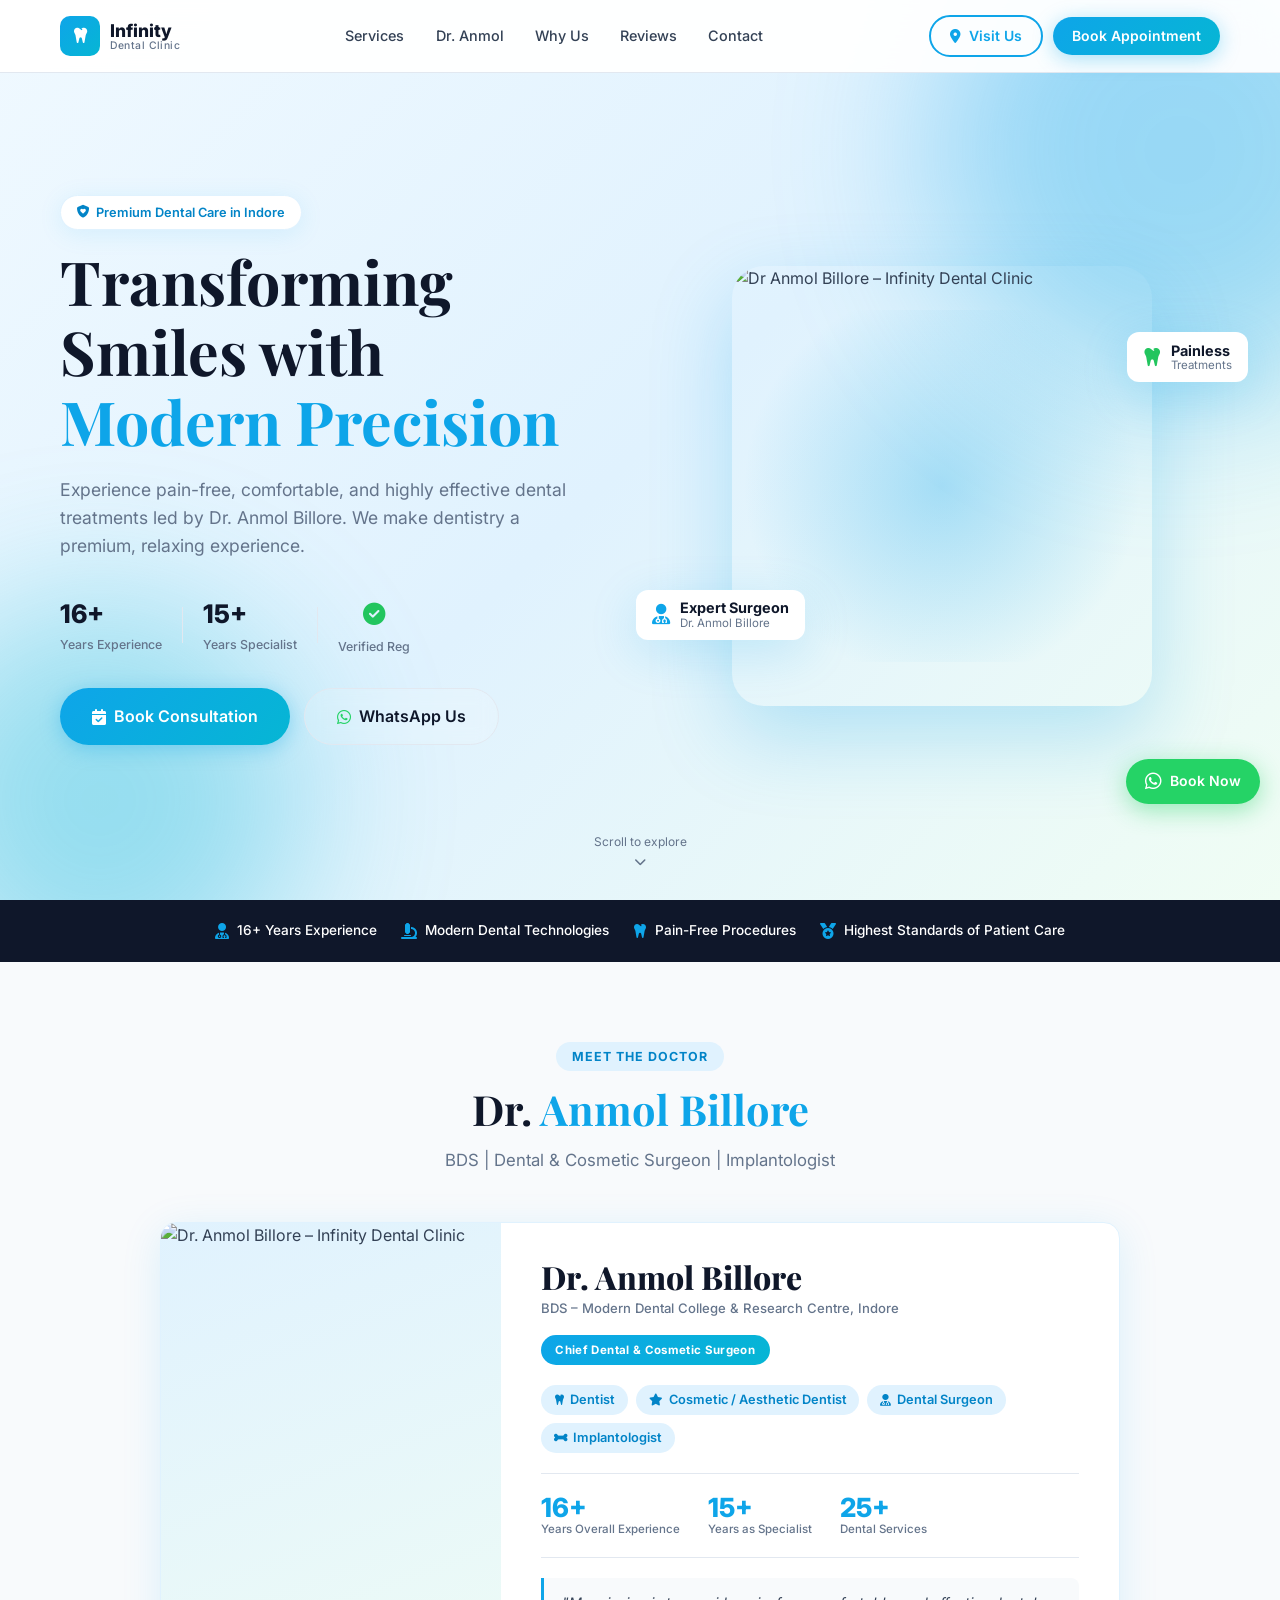
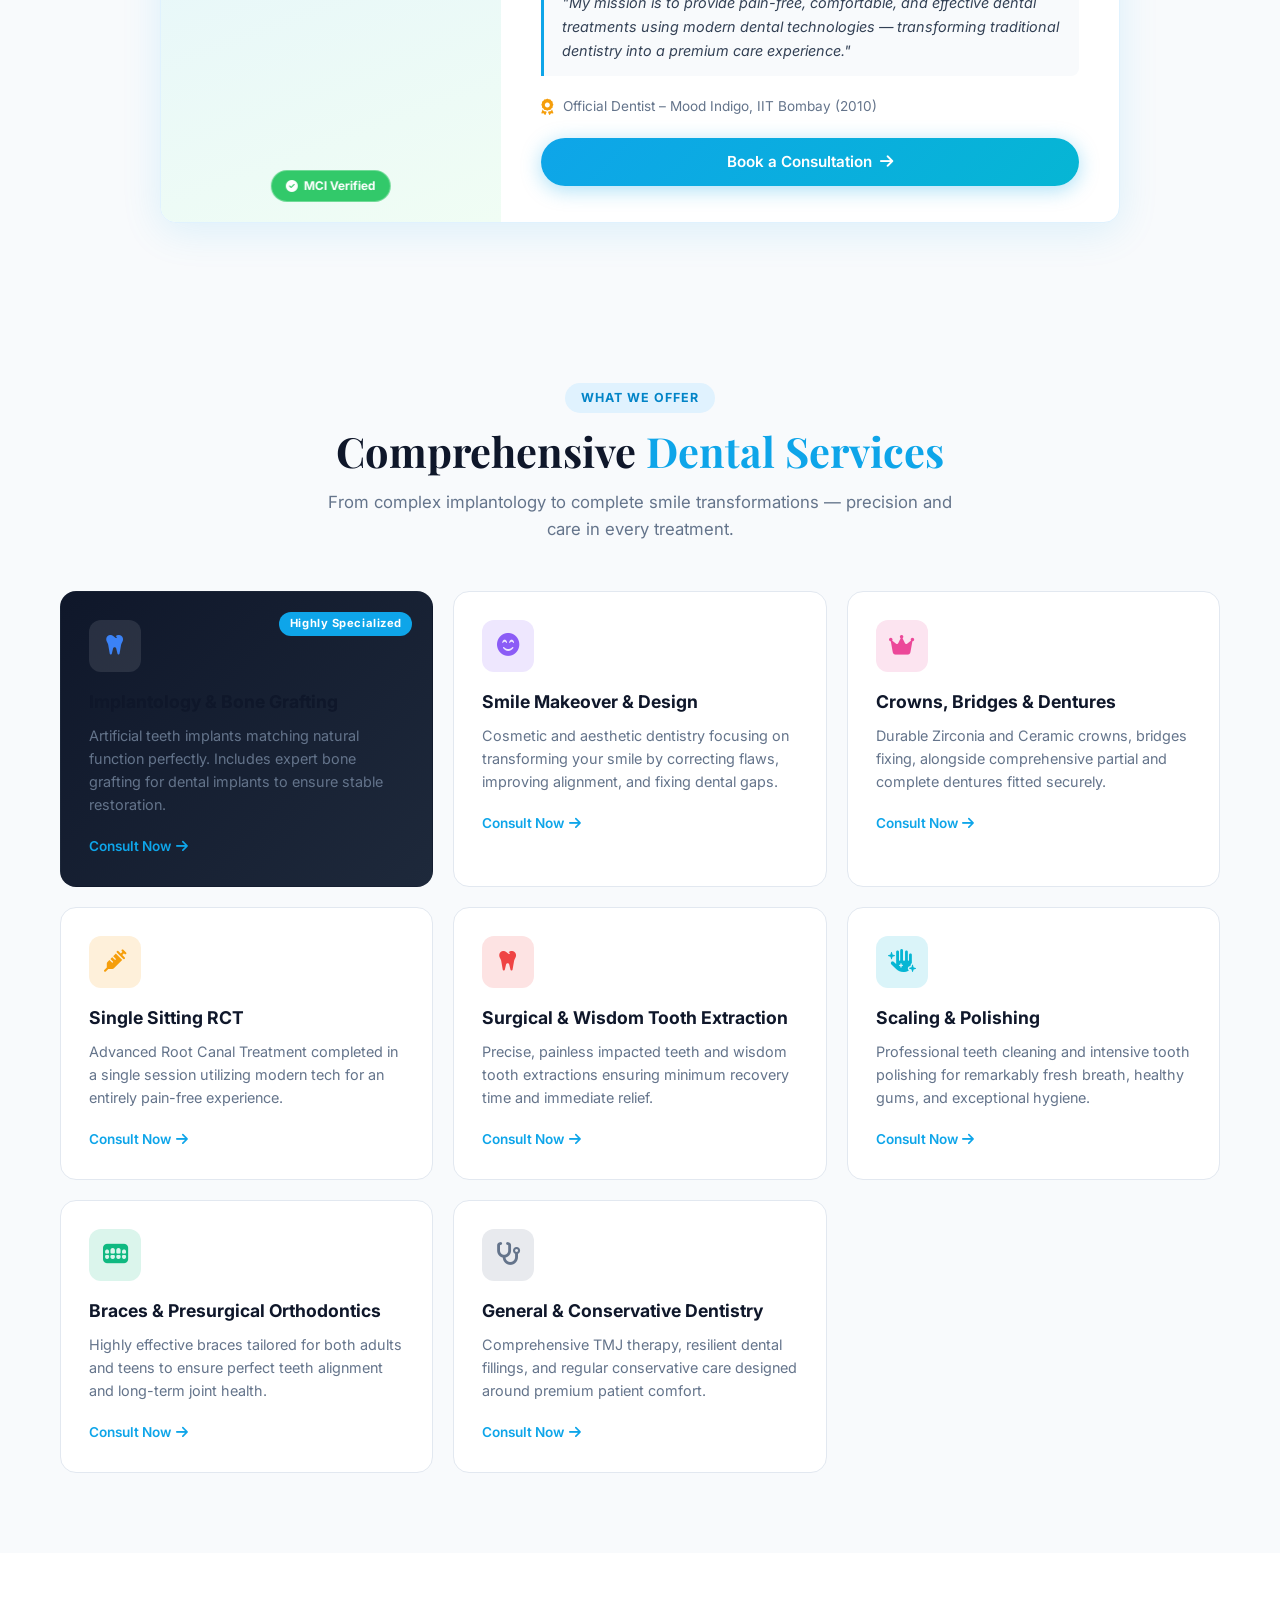
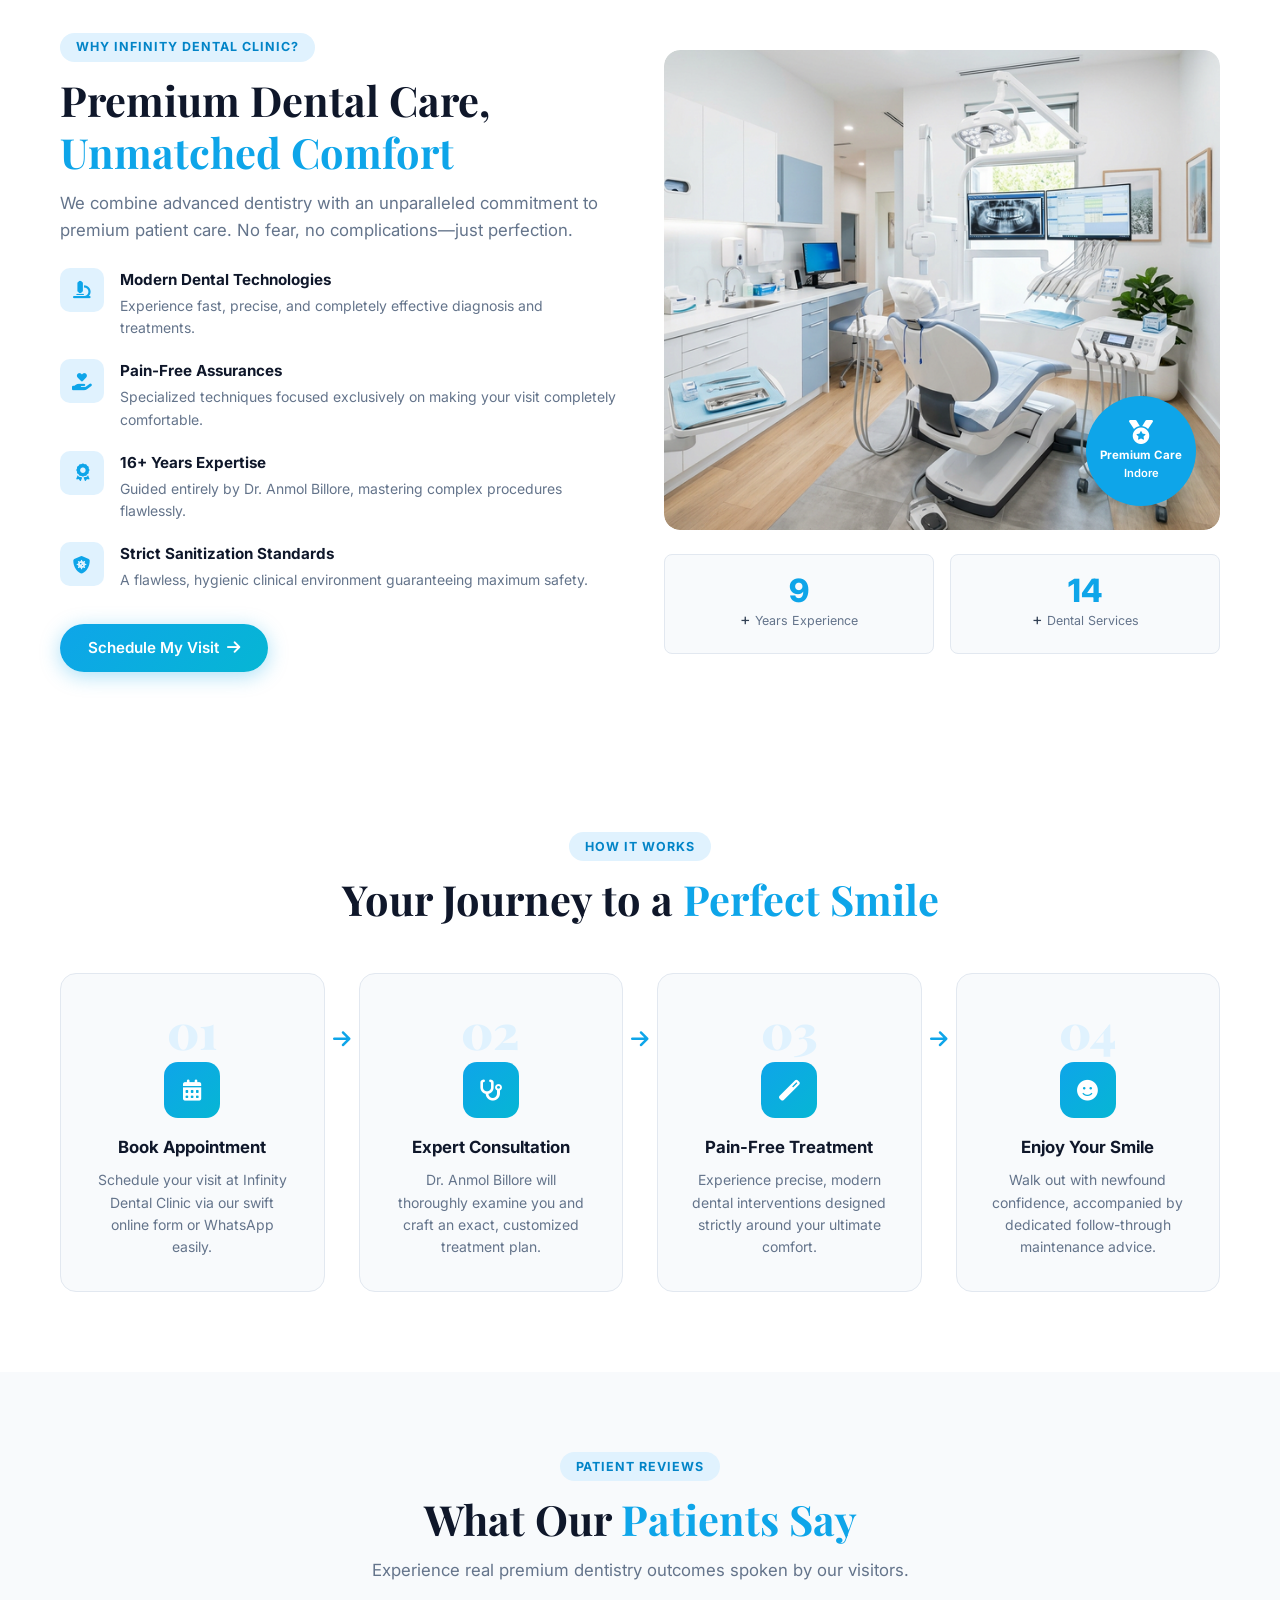
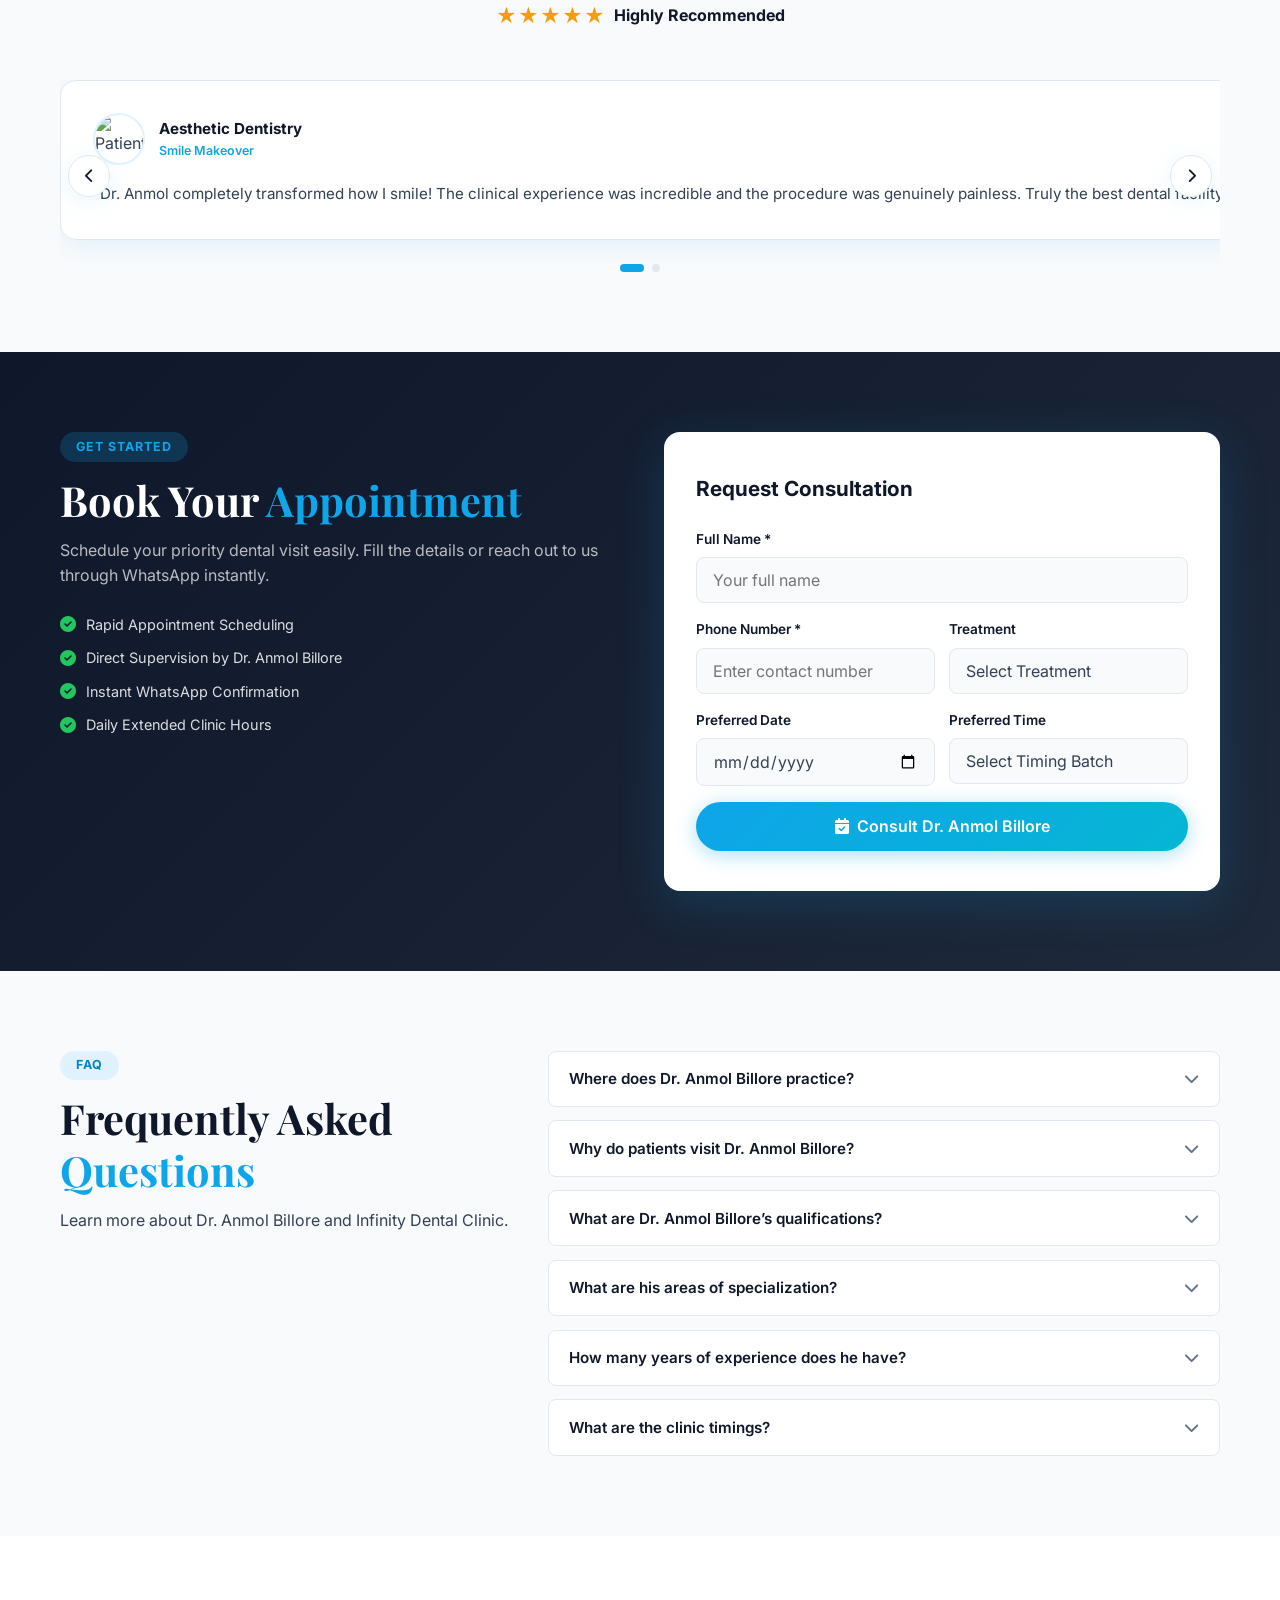
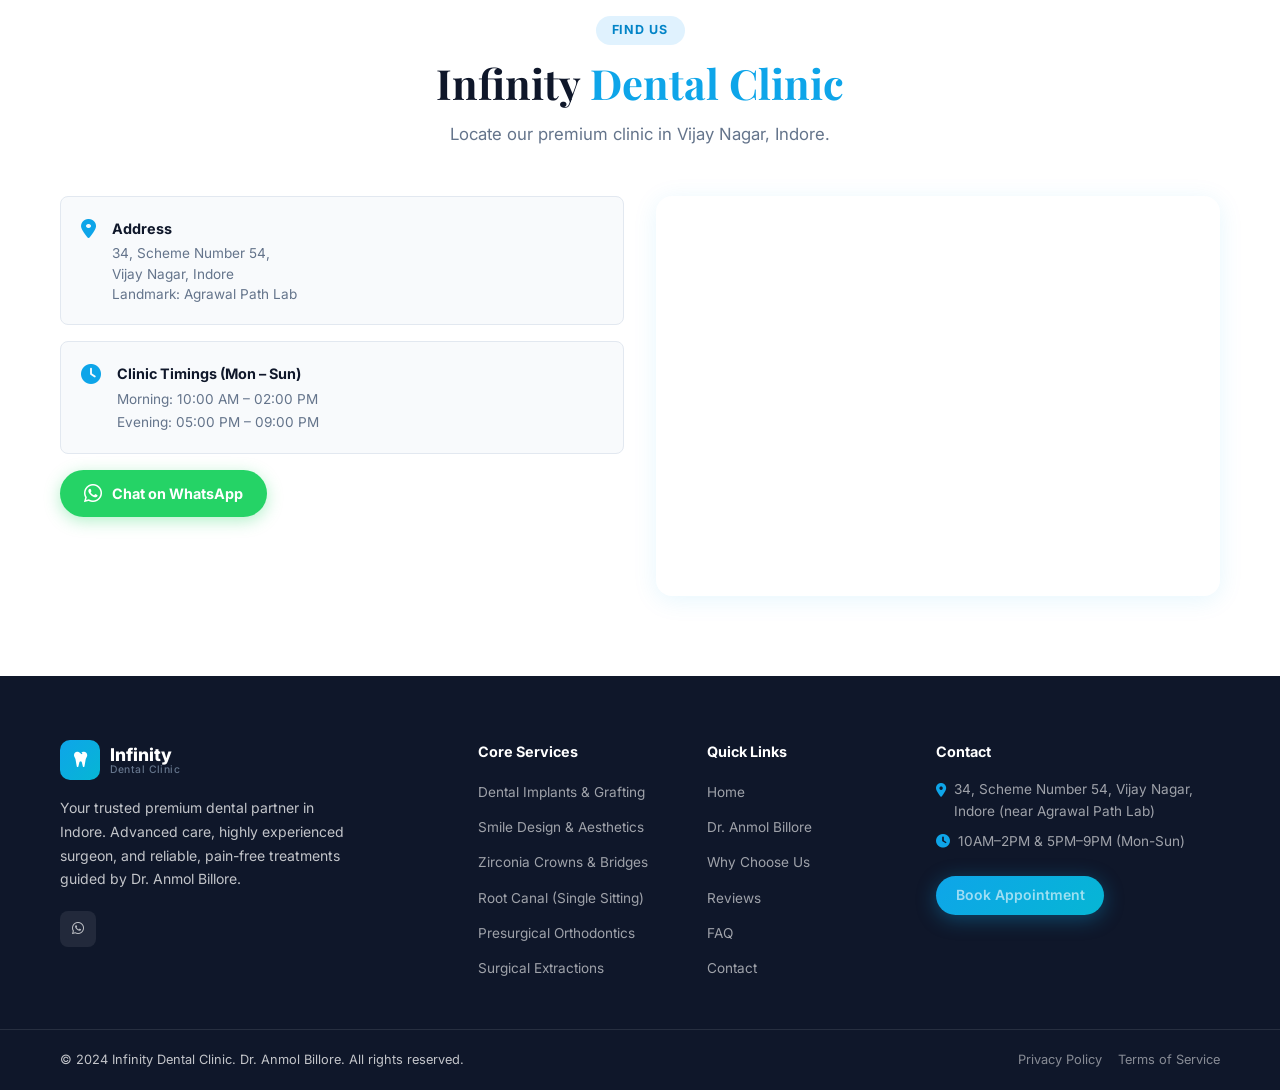
==== commit bbbc0c3e: "Refactor UI: Premium Desktop Profile, Mobile Optimization, and Responsive Fixes for WhatsApp button" ====
--- a/index.html
+++ b/index.html
@@ -3,23 +3,46 @@
 <head>
   <meta charset="UTF-8" />
   <meta name="viewport" content="width=device-width, initial-scale=1.0" />
-  <meta name="description" content="SmileCare Dental Clinic – Advanced dental care with compassionate doctors. Book your appointment today for teeth whitening, braces, implants & more." />
-  <meta name="keywords" content="dental clinic, dentist near me, teeth whitening, dental implants, braces, orthodontist, root canal, SmileCare" />
-  <title>SmileCare Dental Clinic | Expert Dental Care You Can Trust</title>
+  <meta name="description" content="Infinity Dental Clinic – Advanced dental care led by Dr. Anmol Billore. Experience premium, pain-free treatments including implants, root canals, and smile makeovers in Indore." />
+  <meta name="keywords" content="dental clinic Indore, dentist near me, Infinity Dental Clinic, Dr. Anmol Billore, teeth whitening, dental implants, braces, root canal, aesthetic dentist" />
+  <title>Infinity Dental Clinic | Dr. Anmol Billore | Expert Dental Care</title>
+  
+  <!-- Preconnect for performance -->
   <link rel="preconnect" href="https://fonts.googleapis.com" />
   <link rel="preconnect" href="https://fonts.gstatic.com" crossorigin />
+  <link rel="preload" as="style" href="https://fonts.googleapis.com/css2?family=Inter:wght@300;400;500;600;700;800&family=Playfair+Display:wght@400;600;700&display=swap" />
+  
+  <!-- CSS Loading Optimization -->
   <link href="https://fonts.googleapis.com/css2?family=Inter:wght@300;400;500;600;700;800&family=Playfair+Display:wght@400;600;700&display=swap" rel="stylesheet" />
   <link rel="stylesheet" href="style.css" />
-  <!-- Font Awesome for icons -->
-  <link rel="stylesheet" href="https://cdnjs.cloudflare.com/ajax/libs/font-awesome/6.5.0/css/all.min.css" />
+  
+  <!-- Font Awesome deferred to prevent render blocking -->
+  <link rel="preload" as="style" href="https://cdnjs.cloudflare.com/ajax/libs/font-awesome/6.5.0/css/all.min.css" />
+  <link href="https://cdnjs.cloudflare.com/ajax/libs/font-awesome/6.5.0/css/all.min.css" rel="stylesheet" />
 </head>
 <body>
 
-  <!-- ===== FLOATING WHATSAPP BUTTON ===== -->
-  <a href="https://wa.me/919876543210?text=Hi%2C%20I%20want%20to%20book%20an%20appointment" class="whatsapp-float" target="_blank" rel="noopener" aria-label="WhatsApp us">
+  <!-- ===== FLOATING WHATSAPP BUTTON (desktop only) ===== -->
+  <a href="https://wa.me/message/YOUR_WHATSAPP_LINK" class="whatsapp-float" target="_blank" rel="noopener" aria-label="WhatsApp us">
     <i class="fab fa-whatsapp"></i>
     <span>Book Now</span>
   </a>
+
+  <!-- ===== MOBILE FLOATING ACTION BAR ===== -->
+  <div class="mobile-fab-bar">
+    <a href="https://wa.me/message/YOUR_WHATSAPP_LINK" class="mobile-fab-btn mobile-fab-wa" target="_blank" rel="noopener" aria-label="WhatsApp">
+      <i class="fab fa-whatsapp"></i>
+      <span>WhatsApp</span>
+    </a>
+    <a href="#appointment" class="mobile-fab-btn mobile-fab-book" aria-label="Book Appointment">
+      <i class="fas fa-calendar-check"></i>
+      <span>Book Now</span>
+    </a>
+    <a href="#contact" class="mobile-fab-btn mobile-fab-loc" aria-label="Visit Clinic">
+      <i class="fas fa-map-marker-alt"></i>
+      <span>Location</span>
+    </a>
+  </div>
 
   <!-- ===== STICKY HEADER / NAVBAR ===== -->
   <header class="header" id="header">
@@ -28,7 +51,7 @@
       <a href="#hero" class="nav__logo">
         <div class="logo-icon"><i class="fas fa-tooth"></i></div>
         <div class="logo-text">
-          <span class="logo-primary">SmileCare</span>
+          <span class="logo-primary">Infinity</span>
           <span class="logo-sub">Dental Clinic</span>
         </div>
       </a>
@@ -36,7 +59,7 @@
       <!-- Desktop nav links -->
       <ul class="nav__list" id="nav-list">
         <li><a href="#services" class="nav__link">Services</a></li>
-        <li><a href="#doctors" class="nav__link">Doctors</a></li>
+        <li><a href="#doctors" class="nav__link">Dr. Anmol</a></li>
         <li><a href="#why-us" class="nav__link">Why Us</a></li>
         <li><a href="#testimonials" class="nav__link">Reviews</a></li>
         <li><a href="#contact" class="nav__link">Contact</a></li>
@@ -44,8 +67,8 @@
 
       <!-- Header CTAs -->
       <div class="nav__cta">
-        <a href="tel:+919876543210" class="btn btn--outline btn--sm" id="nav-call-btn">
-          <i class="fas fa-phone"></i> Call Us
+        <a href="#contact" class="btn btn--outline btn--sm" id="nav-call-btn">
+          <i class="fas fa-map-marker-alt"></i> Visit Us
         </a>
         <a href="#appointment" class="btn btn--primary btn--sm" id="nav-appt-btn">
           Book Appointment
@@ -63,16 +86,16 @@
   <div class="mobile-nav" id="mobile-nav" aria-hidden="true">
     <ul class="mobile-nav__list">
       <li><a href="#services" class="mobile-nav__link">Services</a></li>
-      <li><a href="#doctors" class="mobile-nav__link">Doctors</a></li>
+      <li><a href="#doctors" class="mobile-nav__link">Dr. Anmol</a></li>
       <li><a href="#why-us" class="mobile-nav__link">Why Us</a></li>
       <li><a href="#testimonials" class="mobile-nav__link">Reviews</a></li>
       <li><a href="#contact" class="mobile-nav__link">Contact</a></li>
     </ul>
     <div class="mobile-nav__cta">
-      <a href="tel:+919876543210" class="btn btn--outline btn--full">
-        <i class="fas fa-phone"></i> Call: +91 98765 43210
+      <a href="#contact" class="btn btn--outline btn--full">
+        <i class="fas fa-map-marker-alt"></i> Visit Clinic Location
       </a>
-      <a href="https://wa.me/919876543210" class="btn btn--whatsapp btn--full" target="_blank" rel="noopener">
+      <a href="https://wa.me/message/YOUR_WHATSAPP_LINK" class="btn btn--whatsapp btn--full" target="_blank" rel="noopener">
         <i class="fab fa-whatsapp"></i> WhatsApp Us
       </a>
       <a href="#appointment" class="btn btn--primary btn--full">
@@ -91,65 +114,65 @@
       <div class="container hero__inner">
         <div class="hero__content" data-aos="fade-right">
           <div class="hero__badge">
-            <i class="fas fa-shield-heart"></i> Trusted by 10,000+ Patients in Your City
+            <i class="fas fa-shield-heart"></i> Premium Dental Care in Indore
           </div>
           <h1 class="hero__title">
-            Your Perfect Smile <br/>
-            <span class="highlight">Starts Here</span>
+            Transforming Smiles with <br/>
+            <span class="highlight">Modern Precision</span>
           </h1>
           <p class="hero__subtitle">
-            Advanced dental care with a gentle touch. From routine cleanings to full smile makeovers — we've got every tooth covered.
+            Experience pain-free, comfortable, and highly effective dental treatments led by Dr. Anmol Billore. We make dentistry a premium, relaxing experience.
           </p>
           <div class="hero__stats">
             <div class="stat">
-              <strong>15+</strong><span>Years Experience</span>
+              <strong>16+</strong><span>Years Experience</span>
             </div>
             <div class="stat-divider"></div>
             <div class="stat">
-              <strong>10K+</strong><span>Happy Patients</span>
+              <strong>15+</strong><span>Years Specialist</span>
             </div>
             <div class="stat-divider"></div>
-            <div class="stat">
-              <strong>4.9★</strong><span>Google Rating</span>
+            <div class="stat" style="display:flex; flex-direction:column; align-items:center;">
+              <strong><i class="fas fa-check-circle" style="color:var(--green); font-size: 1.4rem;"></i></strong><span style="margin-top:0.2rem;">Verified Reg</span>
             </div>
           </div>
           <div class="hero__actions">
             <a href="#appointment" class="btn btn--primary btn--lg" id="hero-appt-btn">
-              <i class="fas fa-calendar-check"></i> Book Free Consultation
+              <i class="fas fa-calendar-check"></i> Book Consultation
             </a>
-            <a href="tel:+919876543210" class="btn btn--glass btn--lg" id="hero-call-btn">
-              <i class="fas fa-phone"></i> +91 98765 43210
+            <a href="https://wa.me/message/YOUR_WHATSAPP_LINK" class="btn btn--glass btn--lg" id="hero-call-btn" style="color:#0f172a; border-color:var(--border);">
+              <i class="fab fa-whatsapp" style="color:var(--whatsapp);"></i> WhatsApp Us
             </a>
           </div>
-          <div class="hero__trust">
-            <div class="trust-avatars">
-              <img src="https://i.pravatar.cc/40?img=1" alt="Patient 1" />
-              <img src="https://i.pravatar.cc/40?img=5" alt="Patient 2" />
-              <img src="https://i.pravatar.cc/40?img=9" alt="Patient 3" />
-              <img src="https://i.pravatar.cc/40?img=12" alt="Patient 4" />
-            </div>
-            <p>Join thousands of happy patients already smiling with us!</p>
-          </div>
-        </div>
+        </div>
+        <!-- DESKTOP visual -->
         <div class="hero__visual" data-aos="fade-left">
           <div class="hero__img-wrap">
             <div class="hero__img-glow"></div>
-            <img src="hero-doctor.jpg" alt="SmileCare Doctor" class="hero__img" id="hero-img" />
+            <img src="dr-billore.jpg" alt="Dr Anmol Billore – Infinity Dental Clinic" class="hero__img" id="hero-img" fetchpriority="high" />
             <!-- Floating badge -->
             <div class="hero__badge-float badge-left">
-              <i class="fas fa-star" style="color:#fbbf24;"></i>
+              <i class="fas fa-user-md" style="color:#0ea5e9;"></i>
               <div>
-                <strong>4.9/5</strong>
-                <span>Google Reviews</span>
+                <strong>Expert Surgeon</strong>
+                <span>Dr. Anmol Billore</span>
               </div>
             </div>
             <div class="hero__badge-float badge-right">
-              <i class="fas fa-calendar-check" style="color:#22c55e;"></i>
+              <i class="fas fa-tooth" style="color:#22c55e;"></i>
               <div>
-                <strong>24/7</strong>
-                <span>Appointments</span>
-              </div>
-            </div>
+                <strong>Painless</strong>
+                <span>Treatments</span>
+              </div>
+            </div>
+          </div>
+        </div>
+        <!-- MOBILE-ONLY doctor photo thumbnail in hero -->
+        <div class="hero__mobile-doc">
+          <img src="dr-billore.jpg" alt="Dr. Anmol Billore" class="hero__mobile-doc-img" fetchpriority="high" />
+          <div class="hero__mobile-doc-label">
+            <span>Dr. Anmol Billore</span>
+            <em>BDS · Implantologist</em>
           </div>
         </div>
       </div>
@@ -166,24 +189,103 @@
       <div class="container trust-strip__inner">
         <div class="trust-item">
           <i class="fas fa-user-md"></i>
-          <span>Board-Certified Dentists</span>
+          <span>16+ Years Experience</span>
         </div>
         <div class="trust-item">
-          <i class="fas fa-shield-virus"></i>
-          <span>Clinic Sterilized Daily</span>
+          <i class="fas fa-microscope"></i>
+          <span>Modern Dental Technologies</span>
         </div>
         <div class="trust-item">
           <i class="fas fa-tooth"></i>
-          <span>Painless Procedures</span>
+          <span>Pain-Free Procedures</span>
         </div>
         <div class="trust-item">
-          <i class="fas fa-money-bill-wave"></i>
-          <span>EMI Available / Insurance</span>
-        </div>
-        <div class="trust-item">
-          <i class="fas fa-clock"></i>
-          <span>Same Day Appointments</span>
-        </div>
+          <i class="fas fa-medal"></i>
+          <span>Highest Standards of Patient Care</span>
+        </div>
+      </div>
+    </section>
+    
+    <!-- ===== DOCTORS SECTION ===== -->
+    <section class="doctors section" id="doctors">
+      <div class="container">
+        <div class="section-header">
+          <span class="section-tag">Meet the Doctor</span>
+          <h2 class="section-title">Dr. <span class="highlight">Anmol Billore</span></h2>
+          <p class="section-desc">BDS | Dental &amp; Cosmetic Surgeon | Implantologist</p>
+        </div>
+
+        <!-- DESKTOP horizontal doctor profile card -->
+        <div class="doctor-profile-card doctors__desktop-card">
+          <!-- Left: Photo -->
+          <div class="doctor-profile-card__photo">
+            <img src="dr-billore.jpg" alt="Dr. Anmol Billore – Infinity Dental Clinic" loading="lazy" />
+            <div class="doctor-profile-card__verified">
+              <i class="fas fa-check-circle"></i> MCI Verified
+            </div>
+          </div>
+          <!-- Right: Info -->
+          <div class="doctor-profile-card__info">
+            <div class="doctor-profile-card__header">
+              <div>
+                <h3>Dr. Anmol Billore</h3>
+                <span class="doctor-profile-card__deg">BDS – Modern Dental College &amp; Research Centre, Indore</span>
+              </div>
+              <span class="doctor-profile-card__badge">Chief Dental &amp; Cosmetic Surgeon</span>
+            </div>
+
+            <div class="doctor-profile-card__specialties">
+              <span><i class="fas fa-tooth"></i> Dentist</span>
+              <span><i class="fas fa-star"></i> Cosmetic / Aesthetic Dentist</span>
+              <span><i class="fas fa-user-md"></i> Dental Surgeon</span>
+              <span><i class="fas fa-bone"></i> Implantologist</span>
+            </div>
+
+            <div class="doctor-profile-card__stats">
+              <div class="dps">
+                <strong>16+</strong>
+                <span>Years Overall Experience</span>
+              </div>
+              <div class="dps">
+                <strong>15+</strong>
+                <span>Years as Specialist</span>
+              </div>
+              <div class="dps">
+                <strong>25+</strong>
+                <span>Dental Services</span>
+              </div>
+            </div>
+
+            <blockquote class="doctor-profile-card__quote">
+              "My mission is to provide pain-free, comfortable, and effective dental treatments using modern dental technologies — transforming traditional dentistry into a premium care experience."
+            </blockquote>
+
+            <div class="doctor-profile-card__awards">
+              <i class="fas fa-award"></i>
+              <span>Official Dentist – Mood Indigo, IIT Bombay (2010)</span>
+            </div>
+
+            <a href="#appointment" class="btn btn--primary btn--md">Book a Consultation <i class="fas fa-arrow-right"></i></a>
+          </div>
+        </div>
+
+        <!-- MOBILE compact doctor card (shown only on mobile via CSS) -->
+        <div class="doctor-mobile-card">
+          <div class="doctor-mobile-card__photo">
+            <img src="dr-billore.jpg" alt="Dr. Anmol Billore" loading="lazy" />
+          </div>
+          <div class="doctor-mobile-card__info">
+            <h3>Dr. Anmol Billore</h3>
+            <span class="doctor-mobile-card__qual">BDS · Cosmetic Dentist · Implantologist</span>
+            <div class="doctor-mobile-card__tags">
+              <span><i class="fas fa-briefcase"></i> 16+ Yrs Experience</span>
+              <span><i class="fas fa-check-circle"></i> Verified Registration</span>
+              <span><i class="fas fa-award"></i> IIT Bombay Recognition</span>
+            </div>
+            <a href="#appointment" class="btn btn--primary btn--sm" style="align-self:flex-start; margin-top:0.5rem;">Book Consultation</a>
+          </div>
+        </div>
+
       </div>
     </section>
 
@@ -193,81 +295,139 @@
         <div class="section-header">
           <span class="section-tag">What We Offer</span>
           <h2 class="section-title">Comprehensive <span class="highlight">Dental Services</span></h2>
-          <p class="section-desc">From everyday checkups to complete smile transformations — all under one roof.</p>
-        </div>
-        <div class="services__grid">
-
-          <div class="service-card" data-service="whitening">
+          <p class="section-desc">From complex implantology to complete smile transformations — precision and care in every treatment.</p>
+        </div>
+        <!-- Mobile-optimized 2-col compact cards (visible on mobile) -->
+        <div class="services-mobile-grid" id="services-mobile-grid">
+          <a href="#appointment" class="svc-mini-card">
+            <div class="svc-mini-icon" style="--icon-color:#3b82f6;"><i class="fas fa-tooth"></i></div>
+            <span>Implants &amp; Grafting</span>
+          </a>
+          <a href="#appointment" class="svc-mini-card">
+            <div class="svc-mini-icon" style="--icon-color:#8b5cf6;"><i class="fas fa-smile-beam"></i></div>
+            <span>Smile Design</span>
+          </a>
+          <a href="#appointment" class="svc-mini-card">
+            <div class="svc-mini-icon" style="--icon-color:#ec4899;"><i class="fas fa-crown"></i></div>
+            <span>Crowns &amp; Bridges</span>
+          </a>
+          <a href="#appointment" class="svc-mini-card">
+            <div class="svc-mini-icon" style="--icon-color:#f59e0b;"><i class="fas fa-syringe"></i></div>
+            <span>Root Canal (RCT)</span>
+          </a>
+          <a href="#appointment" class="svc-mini-card">
+            <div class="svc-mini-icon" style="--icon-color:#10b981;"><i class="fas fa-teeth"></i></div>
+            <span>Braces &amp; Ortho</span>
+          </a>
+          <a href="#appointment" class="svc-mini-card">
+            <div class="svc-mini-icon" style="--icon-color:#06b6d4;"><i class="fas fa-hand-sparkles"></i></div>
+            <span>Scaling &amp; Polishing</span>
+          </a>
+          <!-- Hidden extra cards shown on expand -->
+          <a href="#appointment" class="svc-mini-card svc-extra">
+            <div class="svc-mini-icon" style="--icon-color:#ef4444;"><i class="fas fa-tooth"></i></div>
+            <span>Tooth Extraction</span>
+          </a>
+          <a href="#appointment" class="svc-mini-card svc-extra">
+            <div class="svc-mini-icon" style="--icon-color:#64748b;"><i class="fas fa-stethoscope"></i></div>
+            <span>General Dentistry</span>
+          </a>
+        </div>
+        <div class="services-mobile-more">
+          <button class="btn btn--outline btn--sm" id="view-all-services-btn">
+            <i class="fas fa-th"></i> View All Services
+          </button>
+        </div>
+
+        <!-- DESKTOP full cards grid (hidden on mobile) -->
+        <div class="services__grid services__desktop-grid">
+
+          <div class="service-card featured-service" data-service="implants">
+            <div class="service-card__badge">Highly Specialized</div>
             <div class="service-card__icon" style="--icon-color: #3b82f6;">
+              <i class="fas fa-tooth"></i>
+            </div>
+            <h3>Implantology &amp; Bone Grafting</h3>
+            <p>Artificial teeth implants matching natural function perfectly. Includes expert bone grafting for dental implants to ensure stable restoration.</p>
+            <div class="service-card__footer">
+              <a href="#appointment" class="service-link">Consult Now <i class="fas fa-arrow-right"></i></a>
+            </div>
+          </div>
+
+          <div class="service-card" data-service="smile">
+            <div class="service-card__icon" style="--icon-color: #8b5cf6;">
               <i class="fas fa-smile-beam"></i>
             </div>
-            <h3>Teeth Whitening</h3>
-            <p>Professional in-office whitening that delivers 6–8 shades brighter smile in just one session.</p>
+            <h3>Smile Makeover &amp; Design</h3>
+            <p>Cosmetic and aesthetic dentistry focusing on transforming your smile by correcting flaws, improving alignment, and fixing dental gaps.</p>
             <div class="service-card__footer">
-              <span class="service-price">From ₹3,500</span>
-              <a href="#appointment" class="service-link">Book Now <i class="fas fa-arrow-right"></i></a>
-            </div>
-          </div>
-
-          <div class="service-card" data-service="implants">
-            <div class="service-card__icon" style="--icon-color: #8b5cf6;">
-              <i class="fas fa-tooth"></i>
-            </div>
-            <h3>Dental Implants</h3>
-            <p>Permanent tooth replacements that look, feel, and function exactly like natural teeth.</p>
+              <a href="#appointment" class="service-link">Consult Now <i class="fas fa-arrow-right"></i></a>
+            </div>
+          </div>
+
+          <div class="service-card" data-service="crowns">
+            <div class="service-card__icon" style="--icon-color: #ec4899;">
+              <i class="fas fa-crown"></i>
+            </div>
+            <h3>Crowns, Bridges &amp; Dentures</h3>
+            <p>Durable Zirconia and Ceramic crowns, bridges fixing, alongside comprehensive partial and complete dentures fitted securely.</p>
             <div class="service-card__footer">
-              <span class="service-price">From ₹25,000</span>
-              <a href="#appointment" class="service-link">Book Now <i class="fas fa-arrow-right"></i></a>
-            </div>
-          </div>
-
-          <div class="service-card featured-service" data-service="braces">
-            <div class="service-card__badge">Most Popular</div>
-            <div class="service-card__icon" style="--icon-color: #ec4899;">
-              <i class="fas fa-teeth"></i>
-            </div>
-            <h3>Braces & Aligners</h3>
-            <p>Traditional braces and clear Invisalign aligners to straighten your smile discreetly.</p>
-            <div class="service-card__footer">
-              <span class="service-price">From ₹18,000</span>
-              <a href="#appointment" class="service-link">Book Now <i class="fas fa-arrow-right"></i></a>
-            </div>
-          </div>
-
-          <div class="service-card" data-service="rootcanal">
+              <a href="#appointment" class="service-link">Consult Now <i class="fas fa-arrow-right"></i></a>
+            </div>
+          </div>
+
+          <div class="service-card" data-service="rct">
             <div class="service-card__icon" style="--icon-color: #f59e0b;">
               <i class="fas fa-syringe"></i>
             </div>
-            <h3>Root Canal</h3>
-            <p>Painless root canal treatment with advanced technology — save your natural tooth.</p>
+            <h3>Single Sitting RCT</h3>
+            <p>Advanced Root Canal Treatment completed in a single session utilizing modern tech for an entirely pain-free experience.</p>
             <div class="service-card__footer">
-              <span class="service-price">From ₹4,000</span>
-              <a href="#appointment" class="service-link">Book Now <i class="fas fa-arrow-right"></i></a>
-            </div>
-          </div>
-
-          <div class="service-card" data-service="veneer">
-            <div class="service-card__icon" style="--icon-color: #10b981;">
-              <i class="fas fa-star"></i>
-            </div>
-            <h3>Veneers</h3>
-            <p>Thin porcelain shells that instantly correct shape, color, and size of your teeth.</p>
+              <a href="#appointment" class="service-link">Consult Now <i class="fas fa-arrow-right"></i></a>
+            </div>
+          </div>
+
+          <div class="service-card" data-service="extraction">
+            <div class="service-card__icon" style="--icon-color: #ef4444;">
+              <i class="fas fa-tooth"></i>
+            </div>
+            <h3>Surgical &amp; Wisdom Tooth Extraction</h3>
+            <p>Precise, painless impacted teeth and wisdom tooth extractions ensuring minimum recovery time and immediate relief.</p>
             <div class="service-card__footer">
-              <span class="service-price">From ₹8,000/tooth</span>
-              <a href="#appointment" class="service-link">Book Now <i class="fas fa-arrow-right"></i></a>
+              <a href="#appointment" class="service-link">Consult Now <i class="fas fa-arrow-right"></i></a>
             </div>
           </div>
 
           <div class="service-card" data-service="cleaning">
             <div class="service-card__icon" style="--icon-color: #06b6d4;">
-              <i class="fas fa-pumped-up-kicks"></i>
               <i class="fas fa-hand-sparkles"></i>
             </div>
-            <h3>Scaling & Cleaning</h3>
-            <p>Professional plaque removal to keep your gums healthy and breath fresh year-round.</p>
+            <h3>Scaling &amp; Polishing</h3>
+            <p>Professional teeth cleaning and intensive tooth polishing for remarkably fresh breath, healthy gums, and exceptional hygiene.</p>
             <div class="service-card__footer">
-              <span class="service-price">From ₹800</span>
-              <a href="#appointment" class="service-link">Book Now <i class="fas fa-arrow-right"></i></a>
+              <a href="#appointment" class="service-link">Consult Now <i class="fas fa-arrow-right"></i></a>
+            </div>
+          </div>
+          
+          <div class="service-card" data-service="ortho" data-mobile-hidden>
+            <div class="service-card__icon" style="--icon-color: #10b981;">
+              <i class="fas fa-teeth"></i>
+            </div>
+            <h3>Braces &amp; Presurgical Orthodontics</h3>
+            <p>Highly effective braces tailored for both adults and teens to ensure perfect teeth alignment and long-term joint health.</p>
+            <div class="service-card__footer">
+              <a href="#appointment" class="service-link">Consult Now <i class="fas fa-arrow-right"></i></a>
+            </div>
+          </div>
+          
+          <div class="service-card" data-service="general" data-mobile-hidden>
+            <div class="service-card__icon" style="--icon-color: #64748b;">
+              <i class="fas fa-stethoscope"></i>
+            </div>
+            <h3>General &amp; Conservative Dentistry</h3>
+            <p>Comprehensive TMJ therapy, resilient dental fillings, and regular conservative care designed around premium patient comfort.</p>
+            <div class="service-card__footer">
+              <a href="#appointment" class="service-link">Consult Now <i class="fas fa-arrow-right"></i></a>
             </div>
           </div>
 
@@ -279,37 +439,37 @@
     <section class="why-us section" id="why-us">
       <div class="container why-us__inner">
         <div class="why-us__content" data-aos="fade-right">
-          <span class="section-tag">Why SmileCare?</span>
-          <h2 class="section-title">We Make Dental Care Simple, <span class="highlight">Comfortable & Affordable</span></h2>
-          <p class="section-desc">Going to the dentist shouldn't feel scary. We combine cutting-edge technology with genuine compassion so every visit feels stress-free.</p>
+          <span class="section-tag">Why Infinity Dental Clinic?</span>
+          <h2 class="section-title">Premium Dental Care, <span class="highlight">Unmatched Comfort</span></h2>
+          <p class="section-desc">We combine advanced dentistry with an unparalleled commitment to premium patient care. No fear, no complications—just perfection.</p>
 
           <ul class="why-us__list">
             <li>
               <div class="why-icon"><i class="fas fa-microscope"></i></div>
               <div>
-                <strong>Digital X-Rays & 3D Scanning</strong>
-                <span>90% less radiation, instant imaging, precise diagnosis.</span>
+                <strong>Modern Dental Technologies</strong>
+                <span>Experience fast, precise, and completely effective diagnosis and treatments.</span>
               </div>
             </li>
             <li>
               <div class="why-icon"><i class="fas fa-hand-holding-heart"></i></div>
               <div>
-                <strong>Painless Injections</strong>
-                <span>We use The Wand® computerized anesthesia — no needle anxiety.</span>
+                <strong>Pain-Free Assurances</strong>
+                <span>Specialized techniques focused exclusively on making your visit completely comfortable.</span>
               </div>
             </li>
             <li>
-              <div class="why-icon"><i class="fas fa-rupee-sign"></i></div>
+              <div class="why-icon"><i class="fas fa-award"></i></div>
               <div>
-                <strong>Transparent Pricing</strong>
-                <span>No hidden charges. EMI & all major insurance plans accepted.</span>
+                <strong>16+ Years Expertise</strong>
+                <span>Guided entirely by Dr. Anmol Billore, mastering complex procedures flawlessly.</span>
               </div>
             </li>
             <li>
-              <div class="why-icon"><i class="fas fa-leaf"></i></div>
+              <div class="why-icon"><i class="fas fa-shield-virus"></i></div>
               <div>
-                <strong>Child-Friendly Environment</strong>
-                <span>Special kids' corner and gentle approach for all ages.</span>
+                <strong>Strict Sanitization Standards</strong>
+                <span>A flawless, hygienic clinical environment guaranteeing maximum safety.</span>
               </div>
             </li>
           </ul>
@@ -320,122 +480,30 @@
         </div>
         <div class="why-us__visual" data-aos="fade-left">
           <div class="why-us__img-wrap">
-            <img src="clinic-interior.jpg" alt="SmileCare Clinic" id="clinic-img" />
+            <img src="clinic-interior.jpg" alt="Infinity Dental Clinic Interior" id="clinic-img" loading="lazy" />
             <div class="why-badge">
               <div class="why-badge__circle">
-                <i class="fas fa-award"></i>
-                <strong>Best Dental Clinic</strong>
-                <span>Award 2024</span>
-              </div>
-            </div>
-          </div>
-          <div class="why-us__counters">
-            <div class="counter-card">
-              <strong class="counter" data-target="15">0</strong>+
-              <span>Years in Practice</span>
-            </div>
-            <div class="counter-card">
-              <strong class="counter" data-target="10000">0</strong>+
-              <span>Patients Treated</span>
-            </div>
-            <div class="counter-card">
-              <strong class="counter" data-target="98">0</strong>%
-              <span>Satisfaction Rate</span>
-            </div>
-            <div class="counter-card">
-              <strong class="counter" data-target="6">0</strong>
-              <span>Expert Doctors</span>
-            </div>
-          </div>
-        </div>
-      </div>
-    </section>
-
-    <!-- ===== DOCTORS SECTION ===== -->
-    <section class="doctors section" id="doctors">
-      <div class="container">
-        <div class="section-header">
-          <span class="section-tag">Our Team</span>
-          <h2 class="section-title">Meet Our <span class="highlight">Expert Doctors</span></h2>
-          <p class="section-desc">Highly qualified, experienced, and genuinely caring dental professionals.</p>
-        </div>
-        <div class="doctors__grid">
-
-          <div class="doctor-card">
-            <div class="doctor-card__img">
-              <img src="https://i.pravatar.cc/300?img=11" alt="Dr. Priya Sharma" />
-              <div class="doctor-card__overlay">
-                <a href="tel:+919876543210" class="btn btn--glass btn--sm">Book Appointment</a>
-              </div>
-            </div>
-            <div class="doctor-card__info">
-              <h3>Dr. Priya Sharma</h3>
-              <span class="doctor-specialty">Senior Orthodontist</span>
-              <div class="doctor-card__details">
-                <span><i class="fas fa-graduation-cap"></i> MDS – Orthodontics, AIIMS</span>
-                <span><i class="fas fa-briefcase"></i> 12 Years Experience</span>
-                <span><i class="fas fa-star"></i> 4.9★ (320 reviews)</span>
-              </div>
-              <p>"I believe every patient deserves a beautiful smile without fear or pain."</p>
-              <div class="doctor-card__social">
-                <a href="#" aria-label="LinkedIn"><i class="fab fa-linkedin"></i></a>
-                <a href="#" aria-label="Instagram"><i class="fab fa-instagram"></i></a>
-              </div>
-            </div>
-          </div>
-
-          <div class="doctor-card featured-doctor">
-            <div class="doctor-card__img">
-              <img src="https://i.pravatar.cc/300?img=67" alt="Dr. Arjun Mehta" />
-              <div class="doctor-card__badge-top">Chief Dentist</div>
-              <div class="doctor-card__overlay">
-                <a href="tel:+919876543210" class="btn btn--glass btn--sm">Book Appointment</a>
-              </div>
-            </div>
-            <div class="doctor-card__info">
-              <h3>Dr. Arjun Mehta</h3>
-              <span class="doctor-specialty">Chief Dental Surgeon</span>
-              <div class="doctor-card__details">
-                <span><i class="fas fa-graduation-cap"></i> BDS, MDS – Oral Surgery, Delhi</span>
-                <span><i class="fas fa-briefcase"></i> 15 Years Experience</span>
-                <span><i class="fas fa-star"></i> 5.0★ (580 reviews)</span>
-              </div>
-              <p>"Transforming smiles using the latest technology with a gentle, patient-first approach."</p>
-              <div class="doctor-card__social">
-                <a href="#" aria-label="LinkedIn"><i class="fab fa-linkedin"></i></a>
-                <a href="#" aria-label="Instagram"><i class="fab fa-instagram"></i></a>
-              </div>
-            </div>
-          </div>
-
-          <div class="doctor-card">
-            <div class="doctor-card__img">
-              <img src="https://i.pravatar.cc/300?img=25" alt="Dr. Sneha Kapoor" />
-              <div class="doctor-card__overlay">
-                <a href="tel:+919876543210" class="btn btn--glass btn--sm">Book Appointment</a>
-              </div>
-            </div>
-            <div class="doctor-card__info">
-              <h3>Dr. Sneha Kapoor</h3>
-              <span class="doctor-specialty">Cosmetic Dentist</span>
-              <div class="doctor-card__details">
-                <span><i class="fas fa-graduation-cap"></i> MDS – Prosthodontics, Mumbai</span>
-                <span><i class="fas fa-briefcase"></i> 8 Years Experience</span>
-                <span><i class="fas fa-star"></i> 4.8★ (210 reviews)</span>
-              </div>
-              <p>"Great smiles change lives. I specialize in crafting smiles that shine with confidence."</p>
-              <div class="doctor-card__social">
-                <a href="#" aria-label="LinkedIn"><i class="fab fa-linkedin"></i></a>
-                <a href="#" aria-label="Instagram"><i class="fab fa-instagram"></i></a>
-              </div>
-            </div>
-          </div>
-
-        </div>
-      </div>
-    </section>
-
-    <!-- ===== BEFORE/AFTER + PROCESS ===== -->
+                <i class="fas fa-medal"></i>
+                <strong>Premium Care</strong>
+                <span>Indore</span>
+              </div>
+            </div>
+          </div>
+          <div class="why-us__counters" style="grid-template-columns: 1fr 1fr;">
+            <div class="counter-card" style="grid-column: span 1;">
+              <strong class="counter" data-target="16">0</strong>+
+              <span>Years Experience</span>
+            </div>
+            <div class="counter-card" style="grid-column: span 1;">
+              <strong class="counter" data-target="25">0</strong>+
+              <span>Dental Services</span>
+            </div>
+          </div>
+        </div>
+      </div>
+    </section>
+
+    <!-- ===== PROCESS / HOW IT WORKS ===== -->
     <section class="process section" id="process">
       <div class="container">
         <div class="section-header">
@@ -446,147 +514,91 @@
           <div class="process-step">
             <div class="process-step__num">01</div>
             <div class="process-step__icon"><i class="fas fa-calendar-alt"></i></div>
-            <h3>Book Online</h3>
-            <p>Choose your preferred date & time via our easy booking form or WhatsApp — instantly confirmed.</p>
+            <h3>Book Appointment</h3>
+            <p>Schedule your visit at Infinity Dental Clinic via our swift online form or WhatsApp easily.</p>
           </div>
           <div class="process-connector"><i class="fas fa-arrow-right"></i></div>
           <div class="process-step">
             <div class="process-step__num">02</div>
             <div class="process-step__icon"><i class="fas fa-stethoscope"></i></div>
-            <h3>Free Consultation</h3>
-            <p>Our expert dentist examines your teeth, discusses your concerns, and shows you a treatment plan.</p>
+            <h3>Expert Consultation</h3>
+            <p>Dr. Anmol Billore will thoroughly examine you and craft an exact, customized treatment plan.</p>
           </div>
           <div class="process-connector"><i class="fas fa-arrow-right"></i></div>
           <div class="process-step">
             <div class="process-step__num">03</div>
             <div class="process-step__icon"><i class="fas fa-magic"></i></div>
-            <h3>Treatment</h3>
-            <p>Painless, modern treatment using the latest dental technology for best results in minimum visits.</p>
+            <h3>Pain-Free Treatment</h3>
+            <p>Experience precise, modern dental interventions designed strictly around your ultimate comfort.</p>
           </div>
           <div class="process-connector"><i class="fas fa-arrow-right"></i></div>
           <div class="process-step">
             <div class="process-step__num">04</div>
             <div class="process-step__icon"><i class="fas fa-smile"></i></div>
             <h3>Enjoy Your Smile</h3>
-            <p>Walk out with a bright, healthy smile and free aftercare support from our team.</p>
-          </div>
-        </div>
-      </div>
-    </section>
-
-    <!-- ===== TESTIMONIALS ===== -->
+            <p>Walk out with newfound confidence, accompanied by dedicated follow-through maintenance advice.</p>
+          </div>
+        </div>
+      </div>
+    </section>
+
+    <!-- ===== TESTIMONIALS (Mock preserved for layout demonstration) ===== -->
     <section class="testimonials section" id="testimonials">
       <div class="container">
         <div class="section-header">
           <span class="section-tag">Patient Reviews</span>
           <h2 class="section-title">What Our <span class="highlight">Patients Say</span></h2>
-          <p class="section-desc">Real words from real people who trusted us with their smiles.</p>
+          <p class="section-desc">Experience real premium dentistry outcomes spoken by our visitors.</p>
           <div class="overall-rating">
             <div class="rating-stars">★★★★★</div>
-            <strong>4.9 out of 5</strong> based on <span>680+ Google Reviews</span>
-          </div>
-        </div>
-
-        <!-- Testimonial slider -->
+            <strong>Highly Recommended</strong>
+          </div>
+        </div>
+
         <div class="testimonial-slider" id="testimonial-slider">
           <div class="testimonial-track" id="testimonial-track">
 
             <div class="testimonial-card">
               <div class="testimonial-top">
-                <img src="https://i.pravatar.cc/60?img=32" alt="Rahul Verma" />
+                <img src="https://i.pravatar.cc/60?img=32" alt="Patient Review" loading="lazy" />
                 <div>
-                  <strong>Rahul Verma</strong>
-                  <span>Teeth Whitening</span>
+                  <strong>Aesthetic Dentistry</strong>
+                  <span>Smile Makeover</span>
                 </div>
                 <div class="t-stars">★★★★★</div>
               </div>
-              <p>"I was so scared of dentists before but Dr. Arjun made everything painless! My teeth are 8 shades whiter and I can't stop smiling. Best clinic in the city!"</p>
-              <div class="testimonial-footer">
-                <img src="https://upload.wikimedia.org/wikipedia/commons/thumb/5/53/Google_%22G%22_Logo.svg/20px-Google_%22G%22_Logo.svg.png" alt="Google" />
-                <span>Verified Google Review</span>
-              </div>
+              <p>"Dr. Anmol completely transformed how I smile! The clinical experience was incredible and the procedure was genuinely painless. Truly the best dental facility in Indore."</p>
             </div>
 
             <div class="testimonial-card">
               <div class="testimonial-top">
-                <img src="https://i.pravatar.cc/60?img=47" alt="Priyanka Singh" />
+                <img src="https://i.pravatar.cc/60?img=47" alt="Patient Review" loading="lazy" />
                 <div>
-                  <strong>Priyanka Singh</strong>
-                  <span>Dental Implant</span>
+                  <strong>Dental Implant</strong>
+                  <span>Implantology</span>
                 </div>
                 <div class="t-stars">★★★★★</div>
               </div>
-              <p>"The implant procedure was smooth and I felt zero pain. The team is super friendly, the clinic is spotless, and the results are stunning. Highly recommend SmileCare!"</p>
-              <div class="testimonial-footer">
-                <img src="https://upload.wikimedia.org/wikipedia/commons/thumb/5/53/Google_%22G%22_Logo.svg/20px-Google_%22G%22_Logo.svg.png" alt="Google" />
-                <span>Verified Google Review</span>
-              </div>
+              <p>"I visited Infinity Dental Clinic for an artificial tooth implant. Dr. Billore is phenomenal. The care standard is supreme and there was entirely no discomfort."</p>
             </div>
 
             <div class="testimonial-card">
               <div class="testimonial-top">
-                <img src="https://i.pravatar.cc/60?img=3" alt="Ankita Rawat" />
+                <img src="https://i.pravatar.cc/60?img=3" alt="Patient Review" loading="lazy" />
                 <div>
-                  <strong>Ankita Rawat</strong>
-                  <span>Braces</span>
-                </div>
-                <div class="t-stars">★★★★★</div>
-              </div>
-              <p>"Got clear aligners from Dr. Priya. The entire 14-month journey was amazing. She checked on me every step of the way. My smile transformation is unreal!"</p>
-              <div class="testimonial-footer">
-                <img src="https://upload.wikimedia.org/wikipedia/commons/thumb/5/53/Google_%22G%22_Logo.svg/20px-Google_%22G%22_Logo.svg.png" alt="Google" />
-                <span>Verified Google Review</span>
-              </div>
-            </div>
-
-            <div class="testimonial-card">
-              <div class="testimonial-top">
-                <img src="https://i.pravatar.cc/60?img=58" alt="Manish Tiwari" />
-                <div>
-                  <strong>Manish Tiwari</strong>
+                  <strong>Single Sitting RCT</strong>
                   <span>Root Canal</span>
                 </div>
                 <div class="t-stars">★★★★★</div>
               </div>
-              <p>"I had severe tooth pain and feared a root canal. But the procedure was completely painless! Done in a single visit. The staff and doctors are world-class."</p>
-              <div class="testimonial-footer">
-                <img src="https://upload.wikimedia.org/wikipedia/commons/thumb/5/53/Google_%22G%22_Logo.svg/20px-Google_%22G%22_Logo.svg.png" alt="Google" />
-                <span>Verified Google Review</span>
-              </div>
-            </div>
-
-            <div class="testimonial-card">
-              <div class="testimonial-top">
-                <img src="https://i.pravatar.cc/60?img=15" alt="Sonia Gupta" />
-                <div>
-                  <strong>Sonia Gupta</strong>
-                  <span>Veneers</span>
-                </div>
-                <div class="t-stars">★★★★★</div>
-              </div>
-              <p>"Dr. Sneha gave me the smile of my dreams with veneers! Completely transformed my confidence. Worth every rupee. The clinic itself is gorgeous and hygienic."</p>
-              <div class="testimonial-footer">
-                <img src="https://upload.wikimedia.org/wikipedia/commons/thumb/5/53/Google_%22G%22_Logo.svg/20px-Google_%22G%22_Logo.svg.png" alt="Google" />
-                <span>Verified Google Review</span>
-              </div>
+              <p>"I went in fearing a Root Canal, but it was resolved efficiently in a single setting! I am thoroughly impressed by the premium comfort and transparency from start to finish."</p>
             </div>
 
           </div>
           <!-- Slider controls -->
-          <button class="slider-btn slider-btn--prev" id="slider-prev" aria-label="Previous review">
-            <i class="fas fa-chevron-left"></i>
-          </button>
-          <button class="slider-btn slider-btn--next" id="slider-next" aria-label="Next review">
-            <i class="fas fa-chevron-right"></i>
-          </button>
+          <button class="slider-btn slider-btn--prev" id="slider-prev" aria-label="Previous review"><i class="fas fa-chevron-left"></i></button>
+          <button class="slider-btn slider-btn--next" id="slider-next" aria-label="Next review"><i class="fas fa-chevron-right"></i></button>
           <div class="slider-dots" id="slider-dots"></div>
-        </div>
-
-        <!-- CTA under testimonials -->
-        <div class="testimonials__cta">
-          <a href="https://g.page/r/YOUR_GOOGLE_REVIEW_LINK" target="_blank" rel="noopener" class="btn btn--outline btn--md">
-            <img src="https://upload.wikimedia.org/wikipedia/commons/thumb/5/53/Google_%22G%22_Logo.svg/20px-Google_%22G%22_Logo.svg.png" alt="G" /> View All Google Reviews
-          </a>
         </div>
       </div>
     </section>
@@ -596,34 +608,18 @@
       <div class="container appointment__inner">
         <div class="appointment__info">
           <span class="section-tag">Get Started</span>
-          <h2 class="section-title">Book Your <span class="highlight">Free Consultation</span></h2>
-          <p>Our team will reach you within 2 hours to confirm your appointment. No prepayment needed!</p>
+          <h2 class="section-title">Book Your <span class="highlight">Appointment</span></h2>
+          <p>Schedule your priority dental visit easily. Fill the details or reach out to us through WhatsApp instantly.</p>
           <ul class="appointment__perks">
-            <li><i class="fas fa-check-circle"></i> Free Initial Consultation (₹500 value)</li>
-            <li><i class="fas fa-check-circle"></i> Free X-Ray on First Visit</li>
+            <li><i class="fas fa-check-circle"></i> Rapid Appointment Scheduling</li>
+            <li><i class="fas fa-check-circle"></i> Direct Supervision by Dr. Anmol Billore</li>
             <li><i class="fas fa-check-circle"></i> Instant WhatsApp Confirmation</li>
-            <li><i class="fas fa-check-circle"></i> Flexible Timing – Weekdays & Weekends</li>
+            <li><i class="fas fa-check-circle"></i> Daily Extended Clinic Hours</li>
           </ul>
-          <div class="appointment__contact-cards">
-            <a href="tel:+919876543210" class="contact-quick-card">
-              <i class="fas fa-phone"></i>
-              <div>
-                <strong>Call Us</strong>
-                <span>+91 98765 43210</span>
-              </div>
-            </a>
-            <a href="https://wa.me/919876543210" class="contact-quick-card whatsapp-card" target="_blank" rel="noopener">
-              <i class="fab fa-whatsapp"></i>
-              <div>
-                <strong>WhatsApp</strong>
-                <span>Chat Now</span>
-              </div>
-            </a>
-          </div>
         </div>
         <div class="appointment__form-wrap">
           <form class="appointment__form" id="appointment-form" novalidate>
-            <h3>Request an Appointment</h3>
+            <h3>Request Consultation</h3>
             <div class="form-group">
               <label for="appt-name">Full Name *</label>
               <input type="text" id="appt-name" name="name" placeholder="Your full name" required />
@@ -631,26 +627,21 @@
             <div class="form-row">
               <div class="form-group">
                 <label for="appt-phone">Phone Number *</label>
-                <input type="tel" id="appt-phone" name="phone" placeholder="+91 98765 43210" required />
+                <input type="tel" id="appt-phone" name="phone" placeholder="Enter contact number" required />
               </div>
               <div class="form-group">
-                <label for="appt-age">Age</label>
-                <input type="number" id="appt-age" name="age" placeholder="Your age" min="1" max="120" />
-              </div>
-            </div>
-            <div class="form-group">
-              <label for="appt-service">Service Interested In</label>
-              <select id="appt-service" name="service">
-                <option value="">Select a service</option>
-                <option value="whitening">Teeth Whitening</option>
-                <option value="implants">Dental Implants</option>
-                <option value="braces">Braces / Aligners</option>
-                <option value="rootcanal">Root Canal</option>
-                <option value="veneers">Veneers</option>
-                <option value="cleaning">Scaling & Cleaning</option>
-                <option value="checkup">General Checkup</option>
-                <option value="other">Other</option>
-              </select>
+                <label for="appt-service">Treatment</label>
+                <select id="appt-service" name="service">
+                  <option value="">Select Treatment</option>
+                  <option value="implants">Implants / General Surgery</option>
+                  <option value="smile">Smile Design / Aesthetic</option>
+                  <option value="rct">Root Canal Treatment</option>
+                  <option value="crowns">Crowns / Bridges</option>
+                  <option value="ortho">Braces / Orthodontics</option>
+                  <option value="cleaning">Scaling / Polishing</option>
+                  <option value="other">General Checkup / Other</option>
+                </select>
+              </div>
             </div>
             <div class="form-row">
               <div class="form-group">
@@ -660,59 +651,16 @@
               <div class="form-group">
                 <label for="appt-time">Preferred Time</label>
                 <select id="appt-time" name="time">
-                  <option value="">Select time</option>
-                  <option>09:00 AM – 10:00 AM</option>
-                  <option>10:00 AM – 11:00 AM</option>
-                  <option>11:00 AM – 12:00 PM</option>
-                  <option>12:00 PM – 01:00 PM</option>
-                  <option>02:00 PM – 03:00 PM</option>
-                  <option>03:00 PM – 04:00 PM</option>
-                  <option>04:00 PM – 05:00 PM</option>
-                  <option>06:00 PM – 07:00 PM</option>
+                  <option value="">Select Timing Batch</option>
+                  <option>Morning (10:00 AM – 02:00 PM)</option>
+                  <option>Evening (05:00 PM – 09:00 PM)</option>
                 </select>
               </div>
             </div>
-            <div class="form-group">
-              <label for="appt-msg">Describe Your Concern (Optional)</label>
-              <textarea id="appt-msg" name="message" rows="3" placeholder="Any tooth pain, concern, or questions..."></textarea>
-            </div>
             <button type="submit" class="btn btn--primary btn--full btn--lg" id="appt-submit">
-              <i class="fas fa-calendar-check"></i> Confirm My Appointment
+              <i class="fas fa-calendar-check"></i> Consult Dr. Anmol Billore
             </button>
-            <p class="form-note"><i class="fas fa-lock"></i> Your information is 100% private and secure.</p>
           </form>
-        </div>
-      </div>
-    </section>
-
-    <!-- ===== GALLERY STRIP ===== -->
-    <section class="gallery section" id="gallery">
-      <div class="container">
-        <div class="section-header">
-          <span class="section-tag">Our Clinic</span>
-          <h2 class="section-title">A Clinic You'll <span class="highlight">Love Visiting</span></h2>
-        </div>
-        <div class="gallery__grid">
-          <div class="gallery-item tall">
-            <img src="https://images.unsplash.com/photo-1629909613654-28e377c37b09?w=600&q=80" alt="Modern dental chair" loading="lazy"/>
-            <div class="gallery-item__overlay">Modern Equipment</div>
-          </div>
-          <div class="gallery-item">
-            <img src="https://images.unsplash.com/photo-1588776814546-1ffbb061e26d?w=600&q=80" alt="Dental consultation" loading="lazy"/>
-            <div class="gallery-item__overlay">Friendly Consultation</div>
-          </div>
-          <div class="gallery-item">
-            <img src="https://images.unsplash.com/photo-1609840114035-3c981b782dfe?w=600&q=80" alt="Dental treatment" loading="lazy"/>
-            <div class="gallery-item__overlay">Advanced Treatment</div>
-          </div>
-          <div class="gallery-item wide">
-            <img src="https://images.unsplash.com/photo-1576091160399-112ba8d25d1d?w=800&q=80" alt="Clinic waiting room" loading="lazy"/>
-            <div class="gallery-item__overlay">Comfortable Waiting Area</div>
-          </div>
-          <div class="gallery-item">
-            <img src="https://images.unsplash.com/photo-1571772996211-2f02c9727629?w=600&q=80" alt="Clinic reception" loading="lazy"/>
-            <div class="gallery-item__overlay">Welcoming Reception</div>
-          </div>
         </div>
       </div>
     </section>
@@ -722,56 +670,56 @@
       <div class="container faq__inner">
         <div class="faq__header">
           <span class="section-tag">FAQ</span>
-          <h2 class="section-title">Common <span class="highlight">Questions</span></h2>
-          <p>Can't find your answer? <a href="#appointment">Ask us directly.</a></p>
+          <h2 class="section-title">Frequently Asked <span class="highlight">Questions</span></h2>
+          <p>Learn more about Dr. Anmol Billore and Infinity Dental Clinic.</p>
         </div>
         <div class="faq__list">
           <div class="faq-item">
             <button class="faq-q" aria-expanded="false">
-              Is the first consultation really free? <i class="fas fa-chevron-down"></i>
+              Where does Dr. Anmol Billore practice? <i class="fas fa-chevron-down"></i>
             </button>
             <div class="faq-a">
-              <p>Yes! Your first consultation including a preliminary examination is completely free. No hidden charges. This includes a quick X-ray assessment if needed.</p>
+              <p>Dr. Anmol Billore practices at Infinity Dental Clinic, Vijay Nagar, Indore. (34, Scheme Number 54, Landmark: Agrawal Path Lab)</p>
             </div>
           </div>
           <div class="faq-item">
             <button class="faq-q" aria-expanded="false">
-              Are dental implants painful? <i class="fas fa-chevron-down"></i>
+              Why do patients visit Dr. Anmol Billore? <i class="fas fa-chevron-down"></i>
             </button>
             <div class="faq-a">
-              <p>Implant surgery is done under local anesthesia, so you feel no pain during the procedure. Mild soreness after is normal and goes away in 2–3 days. Most patients say it's far more comfortable than they expected.</p>
+              <p>Patients commonly visit for treatments like Crowns and Bridges Fixing, Artificial Teeth, Smile Design, Dental Implants, and Root Canal Treatment due to his premium approach.</p>
             </div>
           </div>
           <div class="faq-item">
             <button class="faq-q" aria-expanded="false">
-              Do you offer EMI or payment plans? <i class="fas fa-chevron-down"></i>
+              What are Dr. Anmol Billore’s qualifications? <i class="fas fa-chevron-down"></i>
             </button>
             <div class="faq-a">
-              <p>Yes! We offer 0% interest EMI through major banks and accept all leading insurance plans. Our team will help you find the best payment option for your treatment.</p>
+              <p>Dr. Anmol Billore holds a BDS degree from Modern Dental College & Research Centre, Indore (Batch of 2010).</p>
             </div>
           </div>
           <div class="faq-item">
             <button class="faq-q" aria-expanded="false">
-              How long does teeth whitening last? <i class="fas fa-chevron-down"></i>
+              What are his areas of specialization? <i class="fas fa-chevron-down"></i>
             </button>
             <div class="faq-a">
-              <p>Professional teeth whitening results typically last 1–3 years depending on your diet and oral habits. We also provide maintenance kits to extend the results.</p>
+              <p>He specializes in Dentistry, Cosmetic/Aesthetic Dentistry, Dental Surgery, and Implantology.</p>
             </div>
           </div>
           <div class="faq-item">
             <button class="faq-q" aria-expanded="false">
-              Do you treat children? What age is suitable? <i class="fas fa-chevron-down"></i>
+              How many years of experience does he have? <i class="fas fa-chevron-down"></i>
             </button>
             <div class="faq-a">
-              <p>Yes, we see patients of all ages from infants to seniors. We have a specialized pediatric dentist and a fun, child-friendly environment to make kids feel comfortable.</p>
+              <p>Dr. Anmol Billore has 16 years of overall experience, including securely established 15 years as a dedicated specialist.</p>
             </div>
           </div>
           <div class="faq-item">
             <button class="faq-q" aria-expanded="false">
-              What are your clinic timings? <i class="fas fa-chevron-down"></i>
+              What are the clinic timings? <i class="fas fa-chevron-down"></i>
             </button>
             <div class="faq-a">
-              <p>We are open Monday–Saturday 9:00 AM to 8:00 PM and Sundays 10:00 AM to 4:00 PM. Emergency dental care is available 24/7 by phone.</p>
+              <p>The clinic functions Monday – Sunday across two distinct batches: Morning (10:00 AM – 02:00 PM) and Evening (05:00 PM – 09:00 PM).</p>
             </div>
           </div>
         </div>
@@ -783,8 +731,8 @@
       <div class="container">
         <div class="section-header">
           <span class="section-tag">Find Us</span>
-          <h2 class="section-title">Visit <span class="highlight">Our Clinic</span></h2>
-          <p class="section-desc">Centrally located & easily accessible by metro, bus, or car.</p>
+          <h2 class="section-title">Infinity <span class="highlight">Dental Clinic</span></h2>
+          <p class="section-desc">Locate our premium clinic in Vijay Nagar, Indore.</p>
         </div>
         <div class="contact__inner">
           <div class="contact__cards">
@@ -792,50 +740,35 @@
               <i class="fas fa-map-marker-alt"></i>
               <div>
                 <strong>Address</strong>
-                <span>123, Smile Street, Near City Hospital,<br/>Connaught Place, New Delhi – 110001</span>
-              </div>
-            </div>
-            <div class="contact-card">
-              <i class="fas fa-phone"></i>
-              <div>
-                <strong>Phone</strong>
-                <span><a href="tel:+919876543210">+91 98765 43210</a></span>
-                <span><a href="tel:+911123456789">+91 11 2345 6789</a></span>
-              </div>
-            </div>
-            <div class="contact-card">
-              <i class="fas fa-envelope"></i>
-              <div>
-                <strong>Email</strong>
-                <span><a href="mailto:hello@smiledental.in">hello@smiledental.in</a></span>
+                <span>34, Scheme Number 54,<br/>Vijay Nagar, Indore<br/>Landmark: Agrawal Path Lab</span>
               </div>
             </div>
             <div class="contact-card">
               <i class="fas fa-clock"></i>
               <div>
-                <strong>Working Hours</strong>
-                <span>Mon–Sat: 9 AM – 8 PM</span>
-                <span>Sunday: 10 AM – 4 PM</span>
+                <strong>Clinic Timings (Mon – Sun)</strong>
+                <span>Morning: 10:00 AM – 02:00 PM</span>
+                <span>Evening: 05:00 PM – 09:00 PM</span>
               </div>
             </div>
             <div class="contact__social">
-              <a href="#" aria-label="Facebook"><i class="fab fa-facebook-f"></i></a>
-              <a href="#" aria-label="Instagram"><i class="fab fa-instagram"></i></a>
-              <a href="#" aria-label="YouTube"><i class="fab fa-youtube"></i></a>
-              <a href="https://wa.me/919876543210" aria-label="WhatsApp" target="_blank" rel="noopener"><i class="fab fa-whatsapp"></i></a>
-            </div>
-          </div>
-          <!-- Google Map embed -->
+              <a href="https://wa.me/message/YOUR_WHATSAPP_LINK" aria-label="WhatsApp" target="_blank" rel="noopener" class="contact-whatsapp-btn">
+                <i class="fab fa-whatsapp"></i>
+                <span>Chat on WhatsApp</span>
+              </a>
+            </div>
+          </div>
+          <!-- Google Map embed placeholder -->
           <div class="contact__map">
             <iframe
-              src="https://www.google.com/maps/embed?pb=!1m18!1m12!1m3!1d3501.7441624637076!2d77.2167!3d28.6315!2m3!1f0!2f0!3f0!3m2!1i1024!2i768!4f13.1!3m3!1m2!1s0x390cfd37b741d057%3A0xcdee88e47393c3f1!2sConnaught%20Place%2C%20New%20Delhi!5e0!3m2!1sen!2sin!4v1700000000000"
+              src="https://www.google.com/maps/embed?pb=!1m18!1m12!1m3!1d3679.336423406322!2d75.8911!3d22.7533!2m3!1f0!2f0!3f0!3m2!1i1024!2i768!4f13.1!3m3!1m2!1s0x396302a4505fbae5%3A0xe5323a23a31c51db!2sVijay%20Nagar%2C%20Indore%2C%20Madhya%20Pradesh!5e0!3m2!1sen!2sin!4v1700000000000"
               width="100%"
               height="400"
               style="border:0;"
               allowfullscreen=""
               loading="lazy"
               referrerpolicy="no-referrer-when-downgrade"
-              title="SmileCare Dental Clinic Location"
+              title="Infinity Dental Clinic Location"
               aria-label="Google map showing clinic location">
             </iframe>
           </div>
@@ -852,34 +785,31 @@
         <div class="nav__logo">
           <div class="logo-icon"><i class="fas fa-tooth"></i></div>
           <div class="logo-text">
-            <span class="logo-primary">SmileCare</span>
+            <span class="logo-primary">Infinity</span>
             <span class="logo-sub">Dental Clinic</span>
           </div>
         </div>
-        <p>Your trusted dental partner for over 15 years. Advanced care, gentle hands, and smiles that last a lifetime.</p>
+        <p>Your trusted premium dental partner in Indore. Advanced care, highly experienced surgeon, and reliable, pain-free treatments guided by Dr. Anmol Billore.</p>
         <div class="footer__social">
-          <a href="#" aria-label="Facebook"><i class="fab fa-facebook-f"></i></a>
-          <a href="#" aria-label="Instagram"><i class="fab fa-instagram"></i></a>
-          <a href="#" aria-label="YouTube"><i class="fab fa-youtube"></i></a>
-          <a href="https://wa.me/919876543210" target="_blank" rel="noopener" aria-label="WhatsApp"><i class="fab fa-whatsapp"></i></a>
+          <a href="https://wa.me/message/YOUR_WHATSAPP_LINK" target="_blank" rel="noopener" aria-label="WhatsApp"><i class="fab fa-whatsapp"></i></a>
         </div>
       </div>
       <div class="footer__links">
-        <h4>Services</h4>
+        <h4>Core Services</h4>
         <ul>
-          <li><a href="#services">Teeth Whitening</a></li>
-          <li><a href="#services">Dental Implants</a></li>
-          <li><a href="#services">Braces & Aligners</a></li>
-          <li><a href="#services">Root Canal</a></li>
-          <li><a href="#services">Veneers</a></li>
-          <li><a href="#services">Scaling & Cleaning</a></li>
+          <li><a href="#services">Dental Implants & Grafting</a></li>
+          <li><a href="#services">Smile Design & Aesthetics</a></li>
+          <li><a href="#services">Zirconia Crowns & Bridges</a></li>
+          <li><a href="#services">Root Canal (Single Sitting)</a></li>
+          <li><a href="#services">Presurgical Orthodontics</a></li>
+          <li><a href="#services">Surgical Extractions</a></li>
         </ul>
       </div>
       <div class="footer__links">
         <h4>Quick Links</h4>
         <ul>
           <li><a href="#hero">Home</a></li>
-          <li><a href="#doctors">Our Doctors</a></li>
+          <li><a href="#doctors">Dr. Anmol Billore</a></li>
           <li><a href="#why-us">Why Choose Us</a></li>
           <li><a href="#testimonials">Reviews</a></li>
           <li><a href="#faq">FAQ</a></li>
@@ -888,19 +818,17 @@
       </div>
       <div class="footer__contact">
         <h4>Contact</h4>
-        <p><i class="fas fa-map-marker-alt"></i> 123, Smile Street, Connaught Place, New Delhi – 110001</p>
-        <p><i class="fas fa-phone"></i> <a href="tel:+919876543210">+91 98765 43210</a></p>
-        <p><i class="fas fa-envelope"></i> <a href="mailto:hello@smiledental.in">hello@smiledental.in</a></p>
+        <p><i class="fas fa-map-marker-alt" style="margin-top:0.3rem;"></i> 34, Scheme Number 54, Vijay Nagar, Indore (near Agrawal Path Lab)</p>
+        <p><i class="fas fa-clock" style="margin-top:0.3rem;"></i> 10AM–2PM & 5PM–9PM (Mon-Sun)</p>
         <a href="#appointment" class="btn btn--primary btn--sm" style="margin-top: 1rem; display:inline-flex;">Book Appointment</a>
       </div>
     </div>
     <div class="footer__bottom">
       <div class="container">
-        <p>© 2024 SmileCare Dental Clinic. All rights reserved.</p>
+        <p>© 2024 Infinity Dental Clinic. Dr. Anmol Billore. All rights reserved.</p>
         <div class="footer__bottom-links">
           <a href="#">Privacy Policy</a>
           <a href="#">Terms of Service</a>
-          <a href="#">Sitemap</a>
         </div>
       </div>
     </div>
@@ -911,8 +839,8 @@
     <div class="modal__inner">
       <div class="modal__icon"><i class="fas fa-check-circle"></i></div>
       <h3>Appointment Requested!</h3>
-      <p>Thank you! Our team will call you within 2 hours to confirm your appointment. You'll also receive a WhatsApp confirmation.</p>
-      <button class="btn btn--primary" id="modal-close">Done</button>
+      <p>Thank you! Our facility will coordinate to allocate your timing batch and ensure your smooth premium visit strictly managed by Dr. Anmol Billore.</p>
+      <button class="btn btn--primary" id="modal-close">Close</button>
     </div>
   </div>
   <div class="modal-overlay" id="modal-overlay"></div>
@@ -922,6 +850,7 @@
     <i class="fas fa-arrow-up"></i>
   </button>
 
-  <script src="script.js"></script>
+  <!-- Defer execution of scripts to improve mobile load times -->
+  <script defer src="script.js"></script>
 </body>
 </html>
--- a/style.css
+++ b/style.css
@@ -950,8 +950,9 @@
 .contact-card strong { font-weight: 700; font-size: 0.9rem; color: var(--dark); }
 .contact-card span { font-size: 0.85rem; color: var(--text-light); line-height: 1.5; }
 .contact-card a { color: var(--primary); }
-.contact__social { display: flex; gap: 0.75rem; }
-.contact__social a {
+.contact__social { display: flex; gap: 0.75rem; flex-wrap: wrap; }
+/* Generic icon-style links inside contact social (for non-WhatsApp) */
+.contact__social a:not(.contact-whatsapp-btn) {
   width: 40px; height: 40px;
   border: 1.5px solid var(--border);
   border-radius: 10px;
@@ -960,7 +961,9 @@
   color: var(--text-light);
   transition: var(--transition);
 }
-.contact__social a:hover { background: var(--primary); color: var(--white); border-color: var(--primary); }
+.contact__social a:not(.contact-whatsapp-btn):hover {
+  background: var(--primary); color: var(--white); border-color: var(--primary);
+}
 .contact__map { border-radius: var(--radius); overflow: hidden; box-shadow: var(--shadow); }
 .contact__map iframe { display: block; }
 
@@ -1169,3 +1172,542 @@
 ::-webkit-scrollbar { width: 6px; }
 ::-webkit-scrollbar-track { background: var(--bg); }
 ::-webkit-scrollbar-thumb { background: var(--primary); border-radius: 6px; }
+
+/* ============================================================
+   MOBILE-ONLY OVERRIDES  –  max-width: 767px
+   Desktop (≥768px) styles remain 100% unchanged above.
+   ============================================================ */
+@media (max-width: 767px) {
+
+  /* ── TYPOGRAPHY SCALE ─────────────── */
+  .section-title { font-size: clamp(1.25rem, 5.5vw, 1.7rem); }
+  .section { padding: 2.5rem 0; }
+
+  /* ── HEADER: slim, 60px ───────────── */
+  .nav { height: 60px; gap: 0.5rem; }
+  .logo-primary { font-size: 1rem; }
+  .logo-sub { font-size: 0.6rem; }
+  .logo-icon { width: 34px; height: 34px; font-size: 0.95rem; }
+
+  /* ── WHATSAPP FLOAT: hide on mobile (replaced by FAB bar) ── */
+  .whatsapp-float { display: none; }
+  .back-to-top { bottom: 5.5rem; }
+
+  /* ── MOBILE FAB BAR ───────────────── */
+  .mobile-fab-bar {
+    display: flex;
+    position: fixed;
+    bottom: 0; left: 0; right: 0;
+    z-index: 980;
+    background: var(--white);
+    border-top: 1px solid var(--border);
+    box-shadow: 0 -4px 20px rgba(0,0,0,0.08);
+    padding: 0.4rem 0 calc(0.4rem + env(safe-area-inset-bottom));
+  }
+  .mobile-fab-btn {
+    flex: 1;
+    display: flex;
+    flex-direction: column;
+    align-items: center;
+    justify-content: center;
+    gap: 0.2rem;
+    padding: 0.45rem 0.25rem;
+    font-size: 0.65rem;
+    font-weight: 600;
+    color: var(--text-light);
+    text-decoration: none;
+    transition: var(--transition);
+    border-radius: 8px;
+    margin: 0 0.2rem;
+  }
+  .mobile-fab-btn i { font-size: 1.15rem; }
+  .mobile-fab-wa i { color: var(--whatsapp); }
+  .mobile-fab-wa { color: var(--whatsapp); }
+  .mobile-fab-book { background: linear-gradient(135deg, var(--primary), var(--accent)); color: var(--white); border-radius: 10px; }
+  .mobile-fab-book i { color: var(--white); }
+  .mobile-fab-loc i { color: var(--primary); }
+
+  /* ── MAIN CONTENT: push up from FAB bar ── */
+  body { padding-bottom: 68px; }
+
+  /* ── MOBILE NAV: top offset for slimmer header ── */
+  .mobile-nav { top: 60px; }
+
+  /* ── HERO: two-column mobile layout ── */
+  .hero {
+    min-height: auto;
+    padding-top: 60px;
+    padding-bottom: 0;
+  }
+  .hero__inner {
+    display: grid;
+    grid-template-columns: 1fr auto;
+    grid-template-rows: auto;
+    gap: 0;
+    padding-top: 1.5rem;
+    padding-bottom: 1.5rem;
+    align-items: start;
+    column-gap: 0.75rem;
+  }
+  /* hero content takes left column, spans full if no visual */
+  .hero__content {
+    grid-column: 1;
+    grid-row: 1;
+  }
+  /* DESKTOP visual: hidden on mobile */
+  .hero__visual { display: none; }
+  /* MOBILE doctor thumb: shown on mobile, right column */
+  .hero__mobile-doc {
+    display: flex;
+    flex-direction: column;
+    align-items: center;
+    gap: 0.35rem;
+    grid-column: 2;
+    grid-row: 1;
+    padding-top: 0.25rem;
+  }
+  .hero__mobile-doc-img {
+    width: 100px;
+    height: 100px;
+    border-radius: 16px;
+    object-fit: cover;
+    object-position: top center;
+    border: 2.5px solid var(--primary);
+    box-shadow: 0 8px 24px rgba(14,165,233,0.25);
+  }
+  .hero__mobile-doc-label {
+    display: flex;
+    flex-direction: column;
+    align-items: center;
+    text-align: center;
+    gap: 0.1rem;
+  }
+  .hero__mobile-doc-label span {
+    font-size: 0.68rem;
+    font-weight: 700;
+    color: var(--dark);
+    line-height: 1.2;
+  }
+  .hero__mobile-doc-label em {
+    font-size: 0.6rem;
+    font-style: normal;
+    color: var(--primary);
+    font-weight: 500;
+  }
+
+  /* hero text scaling */
+  .hero__badge { font-size: 0.7rem; padding: 0.3rem 0.75rem; }
+  .hero__title { font-size: clamp(1.45rem, 6.5vw, 1.85rem); margin-bottom: 0.65rem; }
+  .hero__subtitle { font-size: 0.82rem; line-height: 1.5; margin-bottom: 1rem; max-width: 100%; }
+
+  /* compact stats strip */
+  .hero__stats {
+    gap: 0.6rem;
+    margin-bottom: 1rem;
+  }
+  .stat strong { font-size: 1.1rem; }
+  .stat span { font-size: 0.6rem; }
+  .stat-divider { height: 24px; }
+
+  /* action buttons stacked and tighter */
+  .hero__actions {
+    flex-direction: column;
+    gap: 0.55rem;
+    margin-bottom: 0;
+  }
+  .hero__actions .btn--lg {
+    padding: 0.75rem 1.25rem;
+    font-size: 0.875rem;
+    width: 100%;
+    justify-content: center;
+  }
+
+  /* hide scroll hint on small screens */
+  .scroll-hint { display: none; }
+
+  /* trust blob backgrounds – smaller on mobile */
+  .blob1 { width: 250px; height: 250px; }
+  .blob2 { width: 200px; height: 200px; }
+
+  /* ── TRUST STRIP: compact 2-col ── */
+  .trust-strip__inner {
+    display: grid;
+    grid-template-columns: 1fr 1fr;
+    gap: 0.5rem 0.75rem;
+    padding: 0.85rem 0;
+  }
+  .trust-item { font-size: 0.75rem; gap: 0.35rem; }
+  .trust-item i { font-size: 0.9rem; }
+
+  /* ── DOCTOR SECTION ────────────── */
+  /* Hide desktop big card on mobile — !important needed because
+     global .doctor-profile-card { display: flex } comes later in file */
+  .doctors__desktop-card { display: none !important; }
+  /* Show mobile compact card */
+  .doctor-mobile-card {
+    display: flex;
+    align-items: flex-start;
+    gap: 1rem;
+    background: var(--white);
+    border: 1.5px solid var(--primary-light);
+    border-radius: 20px;
+    padding: 1.25rem;
+    box-shadow: 0 4px 20px rgba(14,165,233,0.1);
+    max-width: 600px;
+    margin: 0 auto;
+  }
+  .doctor-mobile-card__photo {
+    flex-shrink: 0;
+  }
+  .doctor-mobile-card__photo img {
+    width: 90px;
+    height: 90px;
+    border-radius: 14px;
+    object-fit: cover;
+    object-position: top center;
+    border: 2px solid var(--primary-light);
+  }
+  .doctor-mobile-card__info {
+    display: flex;
+    flex-direction: column;
+    gap: 0.3rem;
+  }
+  .doctor-mobile-card__info h3 {
+    font-size: 1.05rem;
+    font-weight: 700;
+    color: var(--dark);
+    margin: 0;
+  }
+  .doctor-mobile-card__qual {
+    font-size: 0.72rem;
+    color: var(--primary);
+    font-weight: 600;
+    line-height: 1.3;
+  }
+  .doctor-mobile-card__tags {
+    display: flex;
+    flex-direction: column;
+    gap: 0.2rem;
+    margin-top: 0.25rem;
+  }
+  .doctor-mobile-card__tags span {
+    font-size: 0.72rem;
+    color: var(--text-light);
+    display: flex;
+    align-items: center;
+    gap: 0.35rem;
+  }
+  .doctor-mobile-card__tags i { color: var(--primary); font-size: 0.7rem; }
+  /* section header smaller */
+  .doctors .section-header { margin-bottom: 1.25rem; }
+
+  /* ── SERVICES: mobile grid ─────── */
+  /* Hide desktop large cards */
+  .services__desktop-grid { display: none; }
+  /* Mobile-only 2-col compact grid */
+  .services-mobile-grid {
+    display: grid;
+    grid-template-columns: 1fr 1fr;
+    gap: 0.75rem;
+  }
+  /* Extra cards hidden by default */
+  .svc-extra { display: none; }
+  .svc-extra.show { display: flex; }
+
+  .svc-mini-card {
+    display: flex;
+    flex-direction: column;
+    align-items: center;
+    justify-content: center;
+    gap: 0.5rem;
+    background: var(--white);
+    border: 1px solid var(--border);
+    border-radius: 16px;
+    padding: 1rem 0.75rem;
+    text-decoration: none;
+    color: var(--dark);
+    font-size: 0.78rem;
+    font-weight: 600;
+    text-align: center;
+    transition: var(--transition);
+    min-height: 90px;
+    line-height: 1.25;
+    box-shadow: 0 2px 8px rgba(0,0,0,0.04);
+  }
+  .svc-mini-card:active { transform: scale(0.97); }
+  .svc-mini-icon {
+    width: 42px; height: 42px;
+    background: color-mix(in srgb, var(--icon-color) 15%, white);
+    border-radius: 10px;
+    display: flex; align-items: center; justify-content: center;
+    font-size: 1.15rem;
+    color: var(--icon-color);
+  }
+  .services-mobile-more {
+    display: flex;
+    justify-content: center;
+    margin-top: 1rem;
+  }
+  .services-mobile-more .btn { gap: 0.5rem; }
+
+  /* ── WHY-US: compact ──────────── */
+  .why-us__img-wrap { display: none; } /* hide image on mobile */
+  .why-us__counters {
+    grid-template-columns: 1fr 1fr;
+    margin-top: 1rem;
+  }
+  .counter-card strong { font-size: 1.5rem; }
+  .why-us__list li { gap: 0.75rem; }
+  .why-icon { width: 38px; height: 38px; font-size: 1rem; }
+  .why-us__list li strong { font-size: 0.875rem; }
+  .why-us__list li span { font-size: 0.8rem; }
+
+  /* ── PROCESS: 2-col grid ─────── */
+  .process__steps { grid-template-columns: 1fr 1fr; gap: 0.85rem; }
+  .process-step { padding: 1.25rem 1rem; }
+  .process-step__num { font-size: 2rem; }
+  .process-step__icon { width: 44px; height: 44px; font-size: 1.1rem; }
+  .process-step h3 { font-size: 0.9rem; }
+  .process-step p { font-size: 0.78rem; }
+
+  /* ── TESTIMONIALS: tighter ───── */
+  .testimonial-card { padding: 1.25rem; }
+  .testimonial-top img { width: 42px; height: 42px; }
+  .testimonial-top strong { font-size: 0.85rem; }
+  .testimonial-card p { font-size: 0.85rem; line-height: 1.6; }
+
+  /* ── APPOINTMENT FORM: compact ── */
+  .appointment { padding: 2rem 0; }
+  .appointment__inner { gap: 1.5rem; }
+  .appointment__form-wrap { padding: 1.5rem 1.1rem; }
+  .appointment__form h3 { font-size: 1.1rem; margin-bottom: 1rem; }
+  .form-row { grid-template-columns: 1fr; gap: 0; }
+  .appointment__perks { gap: 0.45rem; }
+  .appointment__perks li { font-size: 0.82rem; }
+
+  /* ── FAQ: compact ────────────── */
+  .faq__inner { gap: 1.25rem; }
+  .faq__inner { grid-template-columns: 1fr; }
+  .faq-q { font-size: 0.875rem; padding: 0.9rem 1rem; }
+  .faq-a p { font-size: 0.83rem; }
+
+  /* ── CONTACT ──────────────────── */
+  .contact__inner { gap: 1.25rem; }
+  .contact-card { padding: 1rem; }
+  .contact-card strong { font-size: 0.85rem; }
+  .contact-card span { font-size: 0.8rem; }
+
+  /* ── WHATSAPP CONTACT BUTTON (mobile) ── */
+  .contact-whatsapp-btn {
+    width: 100%;
+    justify-content: center;
+    padding: 0.85rem 1.25rem;
+    font-size: 0.9rem;
+    border-radius: 14px;
+    margin-top: 0.25rem;
+  }
+  .contact-whatsapp-btn i { font-size: 1.2rem; }
+  /* social container on mobile: treat as block */
+  .contact__social { display: block; }
+
+  /* ── FOOTER: compact ─────────── */
+  .footer { padding-top: 2rem; }
+  .footer__inner { gap: 1.5rem; padding-bottom: 1.75rem; }
+  .footer__brand p { font-size: 0.8rem; }
+  .footer__links h4, .footer__contact h4 { font-size: 0.85rem; margin-bottom: 0.65rem; }
+  .footer__links a, .footer__contact p { font-size: 0.8rem; }
+
+  /* ── SECTION HEADERS ─────────── */
+  .section-header { margin-bottom: 1.5rem; }
+  .section-desc { font-size: 0.88rem; }
+}
+
+/* On desktop, hide mobile-specific elements */
+@media (min-width: 768px) {
+  .mobile-fab-bar { display: none; }
+  .hero__mobile-doc { display: none; }
+  .doctor-mobile-card { display: none; }
+  .services-mobile-grid { display: none; }
+  .services-mobile-more { display: none; }
+  .services__desktop-grid { display: grid; }
+  .doctors__desktop-card { display: flex; }
+}
+
+/* ========================
+   DOCTOR PROFILE CARD (Desktop)
+======================== */
+.doctor-profile-card {
+  display: flex;
+  gap: 0;
+  background: var(--white);
+  border-radius: var(--radius);
+  border: 1.5px solid var(--primary-light);
+  overflow: hidden;
+  box-shadow: 0 8px 40px rgba(14,165,233,0.12);
+  max-width: 960px;
+  margin: 0 auto;
+}
+.doctor-profile-card__photo {
+  flex-shrink: 0;
+  width: 340px;
+  position: relative;
+  background: linear-gradient(160deg, #e0f2fe 0%, #f0fdf4 100%);
+}
+.doctor-profile-card__photo img {
+  width: 100%;
+  height: 100%;
+  min-height: 480px;
+  object-fit: cover;
+  object-position: top center;
+  display: block;
+}
+.doctor-profile-card__verified {
+  position: absolute;
+  bottom: 1.25rem;
+  left: 50%;
+  transform: translateX(-50%);
+  background: rgba(34,197,94,0.92);
+  color: #fff;
+  font-size: 0.75rem;
+  font-weight: 700;
+  padding: 0.35rem 0.9rem;
+  border-radius: 50px;
+  display: flex;
+  align-items: center;
+  gap: 0.35rem;
+  white-space: nowrap;
+  backdrop-filter: blur(8px);
+  border: 1px solid rgba(255,255,255,0.3);
+}
+
+.doctor-profile-card__info {
+  flex: 1;
+  padding: 2.25rem 2.5rem;
+  display: flex;
+  flex-direction: column;
+  gap: 1.25rem;
+  justify-content: center;
+}
+.doctor-profile-card__header {
+  display: flex;
+  align-items: flex-start;
+  justify-content: space-between;
+  gap: 1rem;
+  flex-wrap: wrap;
+}
+.doctor-profile-card__header h3 {
+  font-size: 2rem;
+  font-weight: 800;
+  color: var(--dark);
+  line-height: 1.1;
+  margin: 0 0 0.25rem;
+  font-family: var(--font-display);
+}
+.doctor-profile-card__deg {
+  display: block;
+  font-size: 0.82rem;
+  color: var(--text-light);
+  font-weight: 500;
+}
+.doctor-profile-card__badge {
+  background: linear-gradient(135deg, var(--primary), var(--accent));
+  color: #fff;
+  font-size: 0.72rem;
+  font-weight: 700;
+  padding: 0.35rem 0.9rem;
+  border-radius: 50px;
+  white-space: nowrap;
+  letter-spacing: 0.03em;
+  align-self: flex-start;
+}
+
+.doctor-profile-card__specialties {
+  display: flex;
+  flex-wrap: wrap;
+  gap: 0.5rem;
+}
+.doctor-profile-card__specialties span {
+  display: inline-flex;
+  align-items: center;
+  gap: 0.35rem;
+  background: var(--primary-light);
+  color: var(--primary-dark);
+  font-size: 0.8rem;
+  font-weight: 600;
+  padding: 0.3rem 0.8rem;
+  border-radius: 50px;
+}
+.doctor-profile-card__specialties i { font-size: 0.75rem; }
+
+.doctor-profile-card__stats {
+  display: flex;
+  gap: 1.75rem;
+  padding: 1.25rem 0;
+  border-top: 1px solid var(--border);
+  border-bottom: 1px solid var(--border);
+}
+.dps {
+  display: flex;
+  flex-direction: column;
+  gap: 0.15rem;
+}
+.dps strong {
+  font-size: 1.65rem;
+  font-weight: 800;
+  color: var(--primary);
+  line-height: 1;
+}
+.dps span {
+  font-size: 0.72rem;
+  color: var(--text-light);
+  font-weight: 500;
+  line-height: 1.2;
+}
+
+.doctor-profile-card__quote {
+  margin: 0;
+  padding: 0.85rem 1.1rem;
+  background: var(--bg);
+  border-left: 3px solid var(--primary);
+  border-radius: 0 var(--radius-sm) var(--radius-sm) 0;
+  font-size: 0.9rem;
+  color: var(--text);
+  line-height: 1.65;
+  font-style: italic;
+}
+
+.doctor-profile-card__awards {
+  display: flex;
+  align-items: center;
+  gap: 0.6rem;
+  font-size: 0.85rem;
+  color: var(--text-light);
+}
+.doctor-profile-card__awards i {
+  color: #f59e0b;
+  font-size: 1rem;
+}
+
+/* ========================
+   CONTACT WHATSAPP BUTTON
+======================== */
+.contact-whatsapp-btn {
+  display: inline-flex;
+  align-items: center;
+  gap: 0.65rem;
+  background: var(--whatsapp);
+  color: #fff;
+  font-size: 0.9rem;
+  font-weight: 700;
+  padding: 0.75rem 1.5rem;
+  border-radius: 50px;
+  text-decoration: none;
+  transition: var(--transition);
+  box-shadow: 0 4px 16px rgba(37,211,102,0.35);
+}
+.contact-whatsapp-btn i { font-size: 1.3rem; }
+.contact-whatsapp-btn:hover {
+  background: #1fb954;
+  transform: translateY(-2px);
+  box-shadow: 0 8px 24px rgba(37,211,102,0.45);
+}
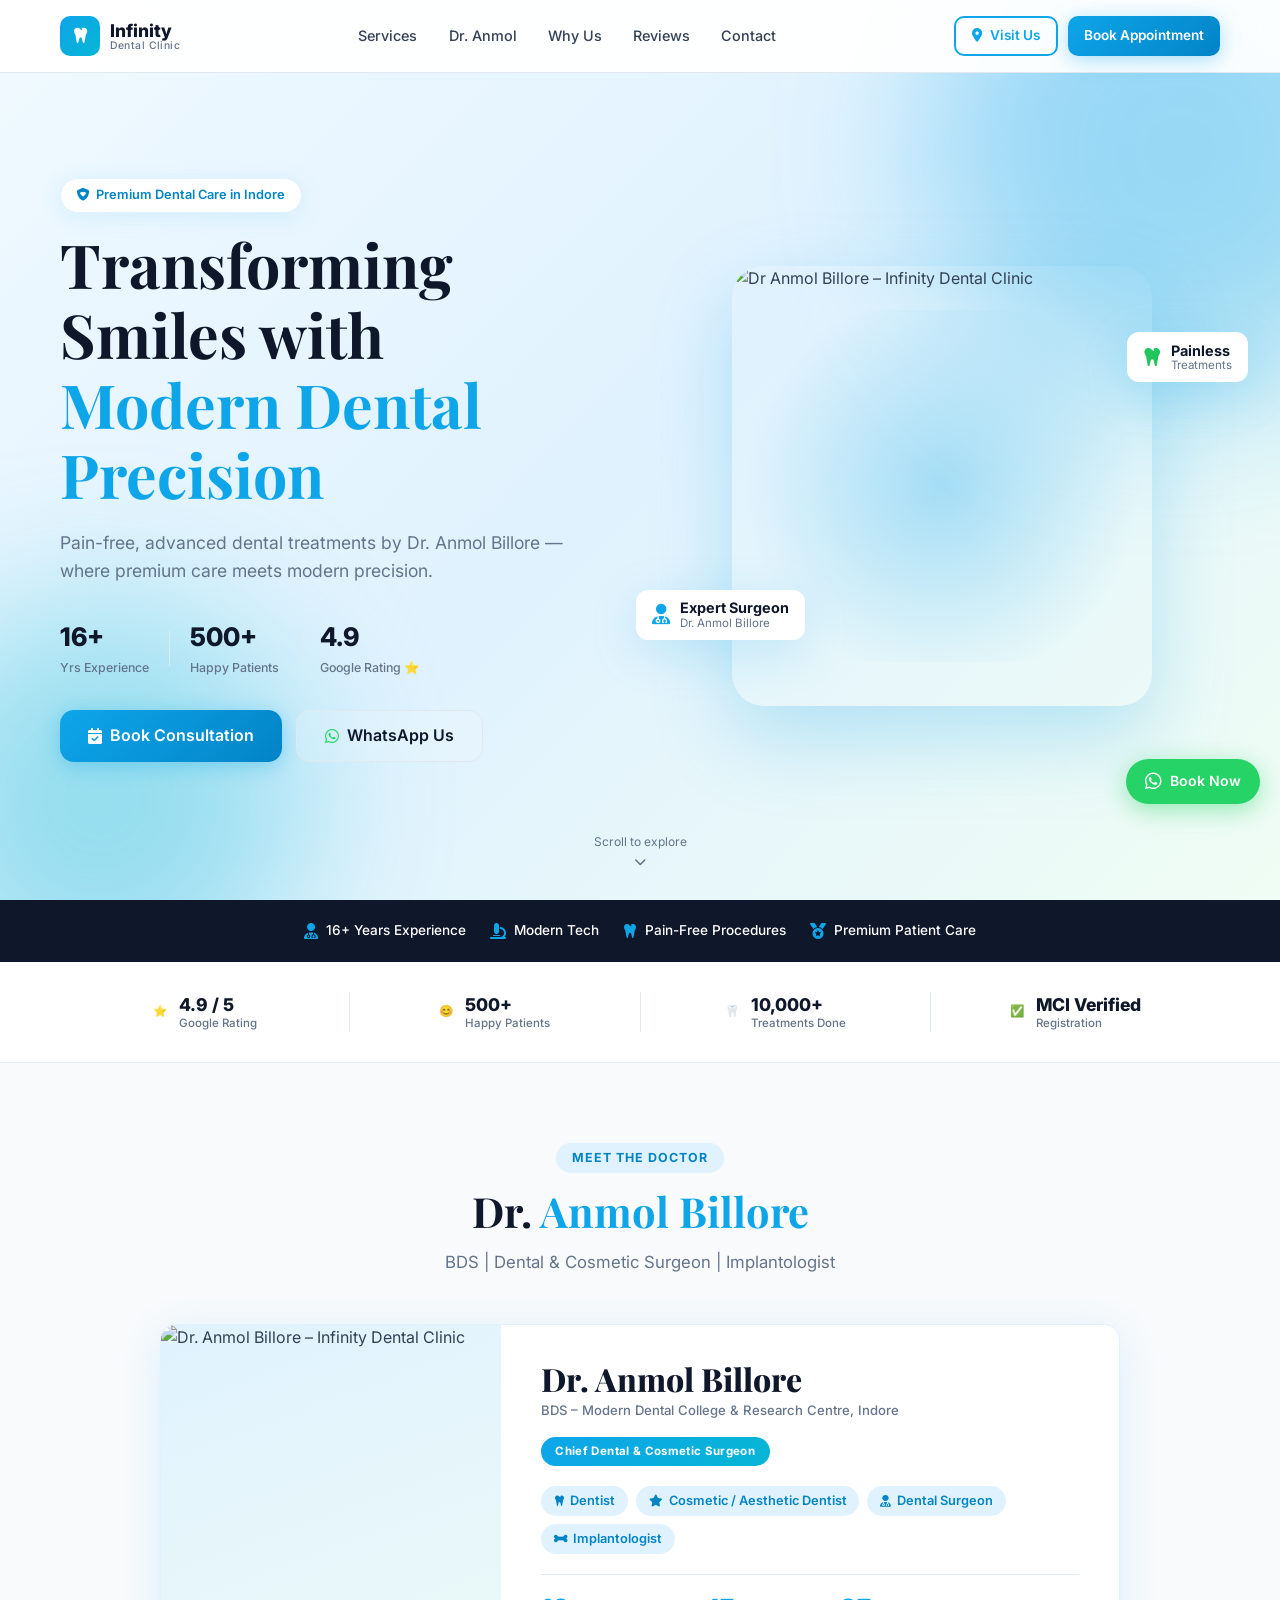
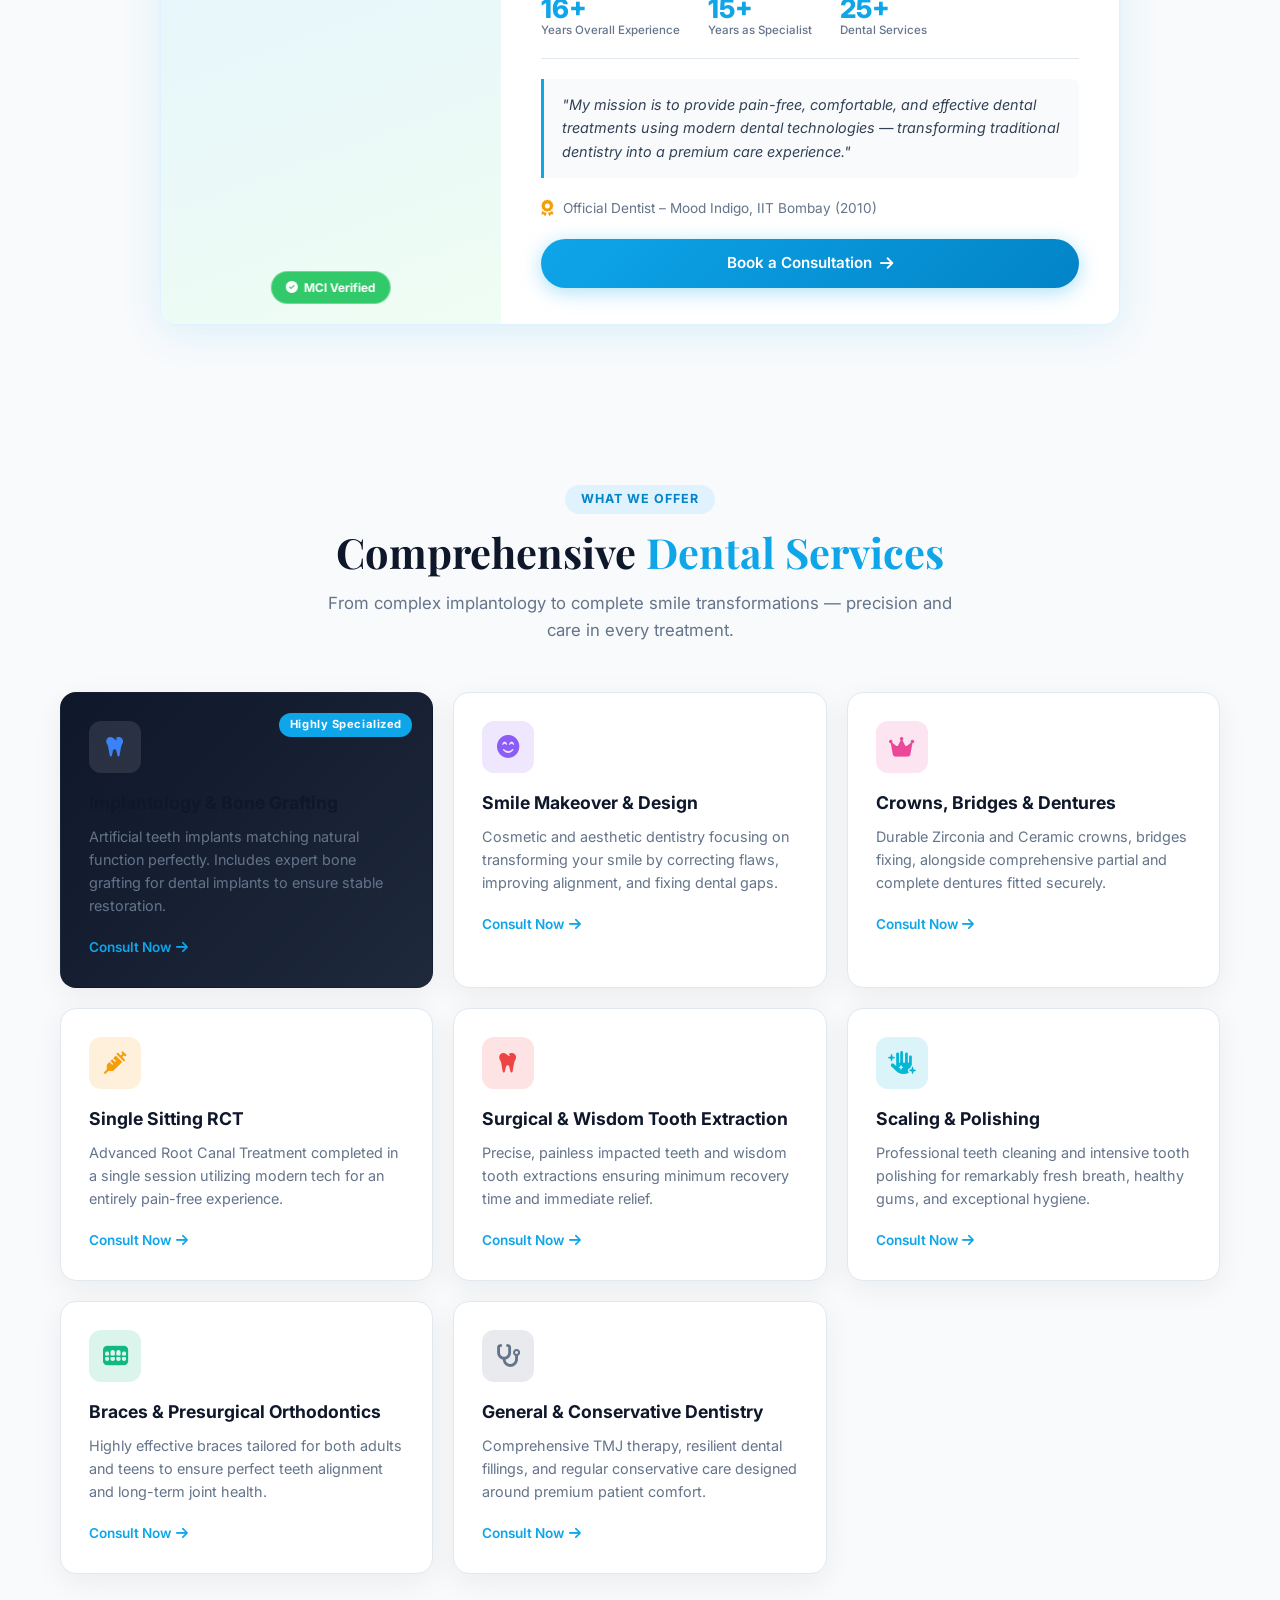
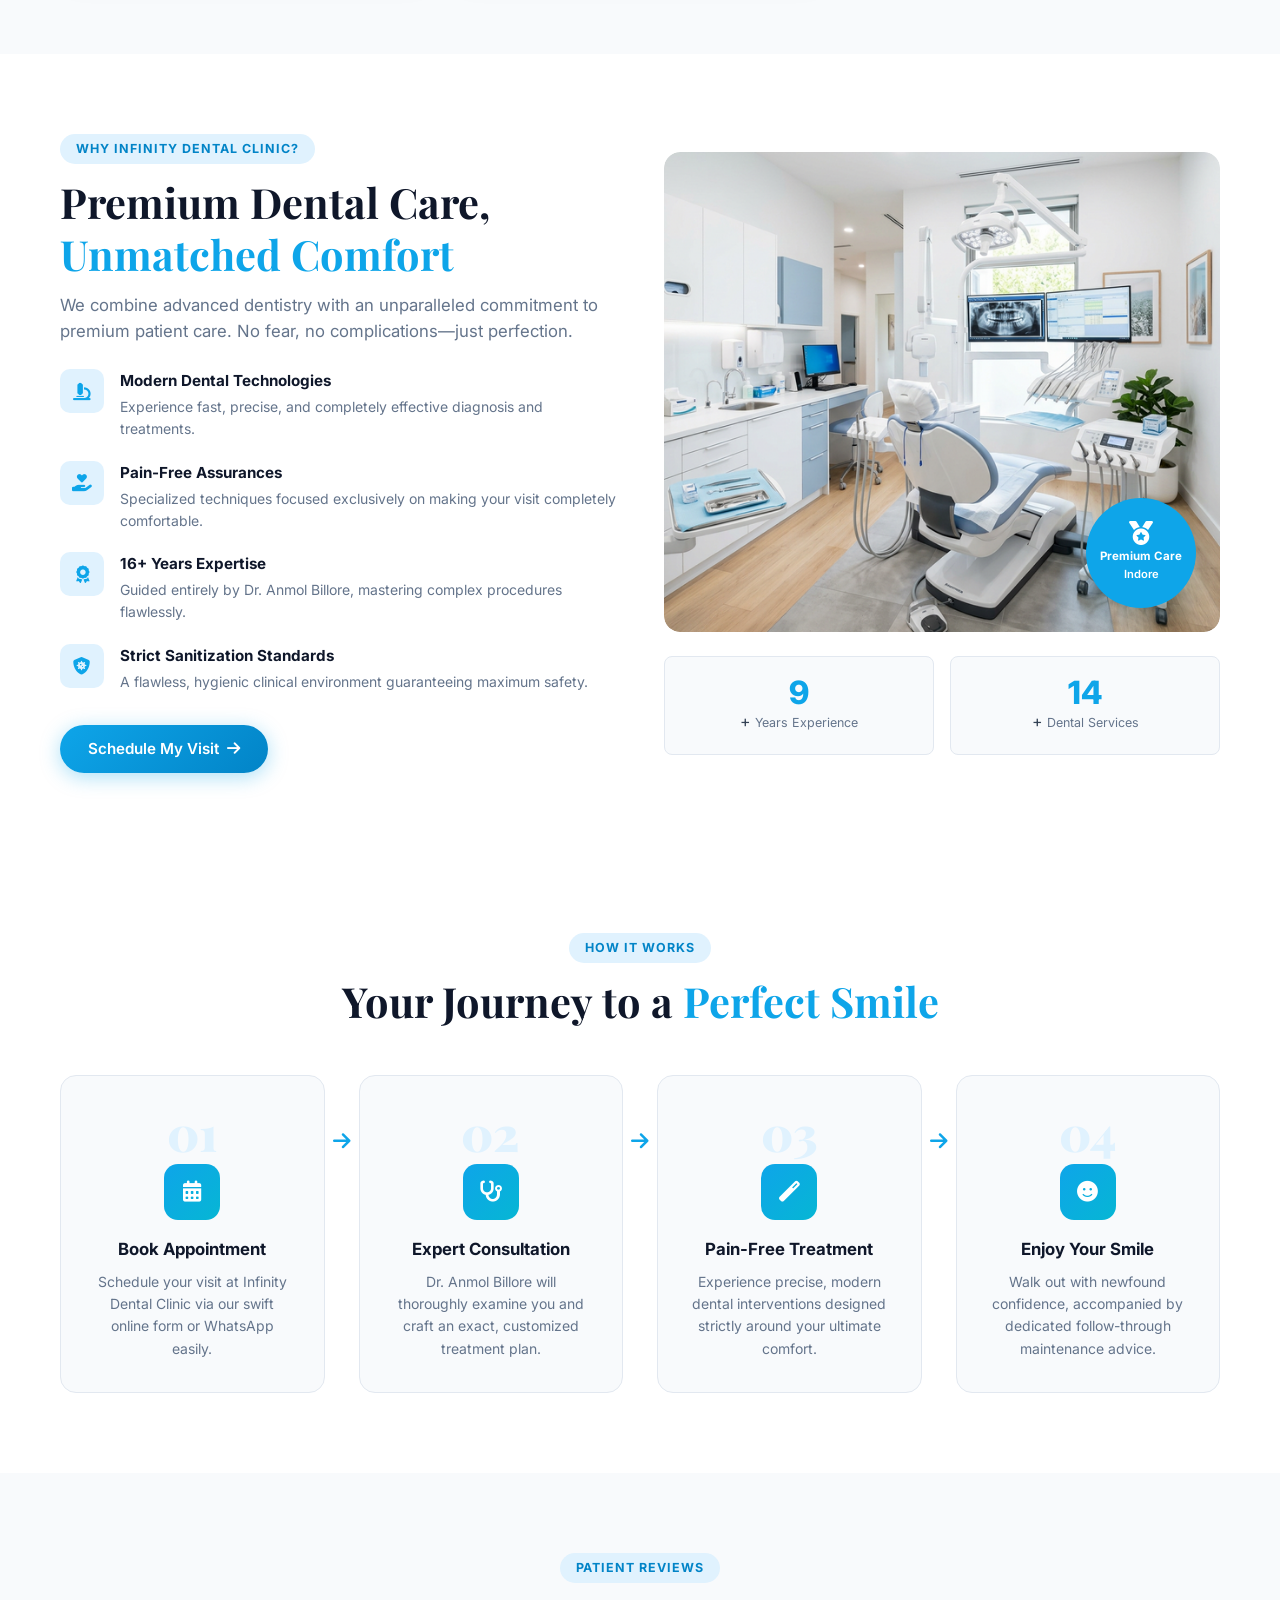
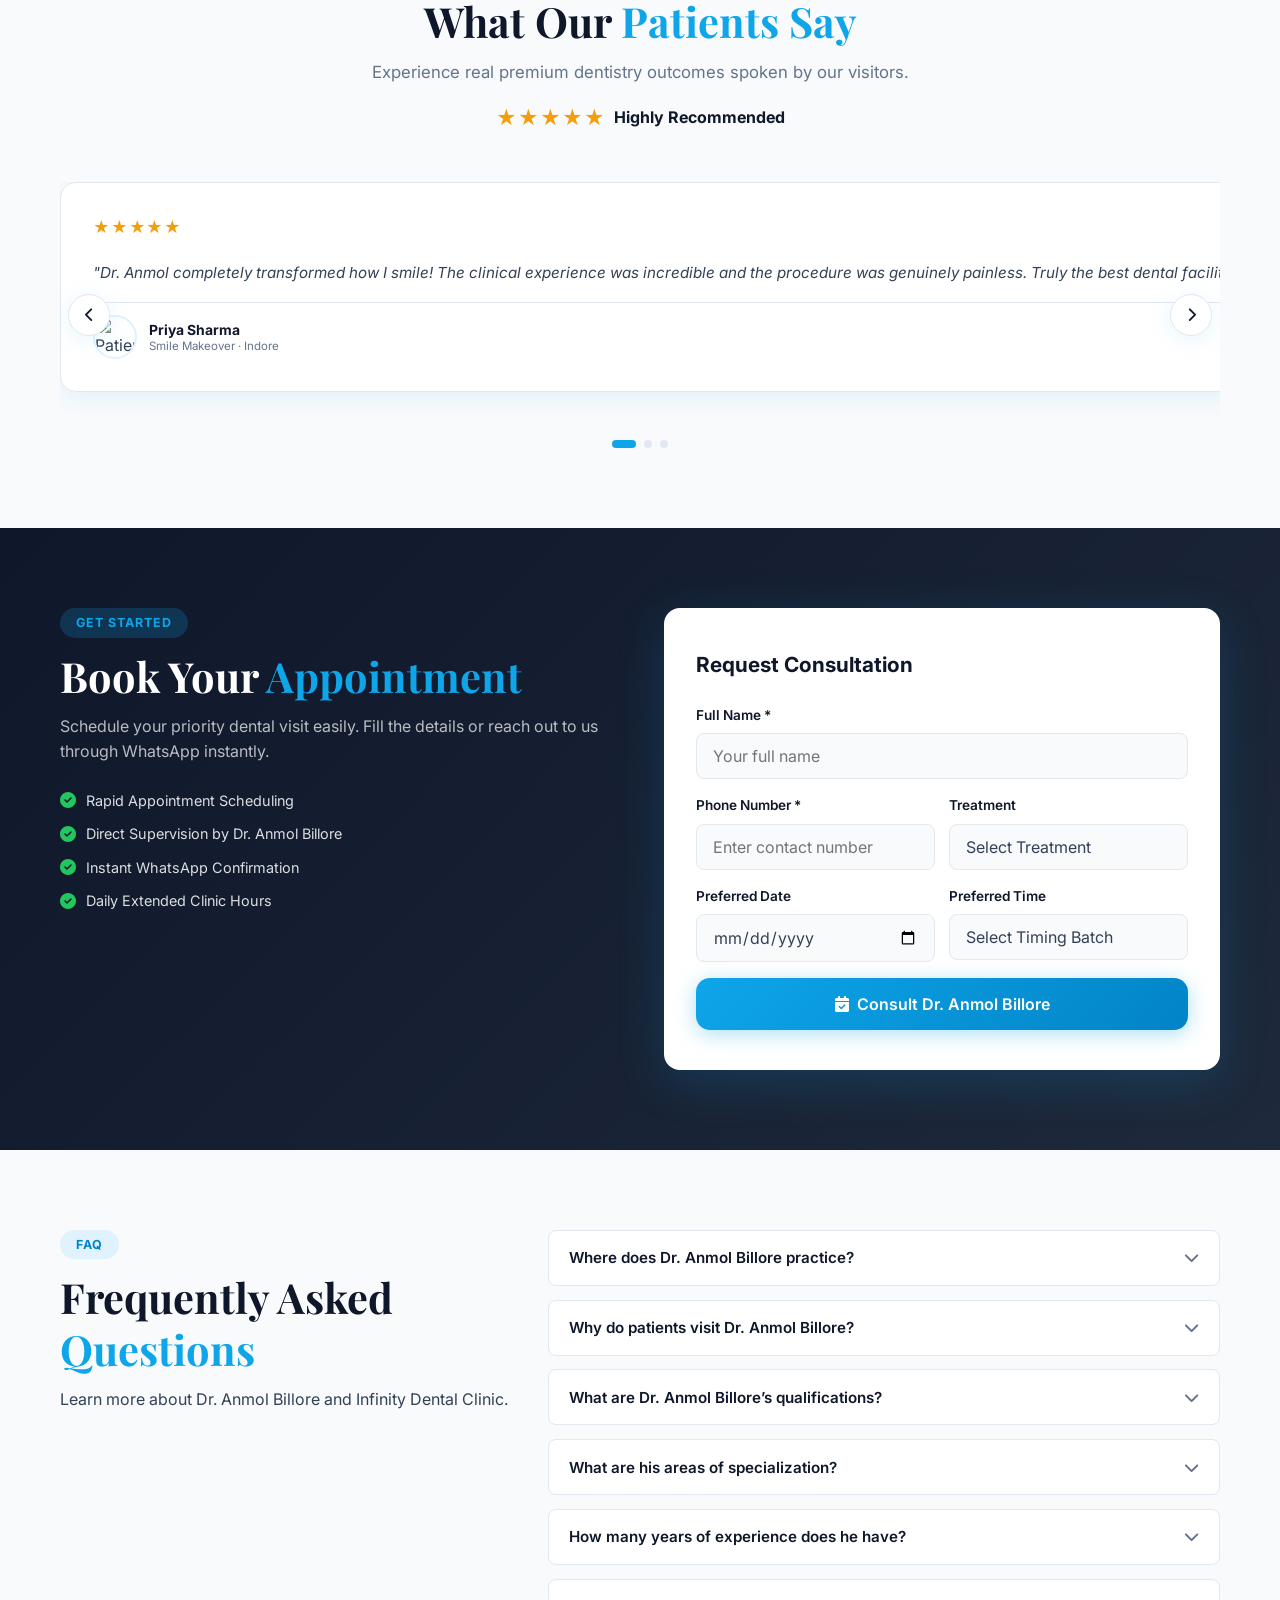
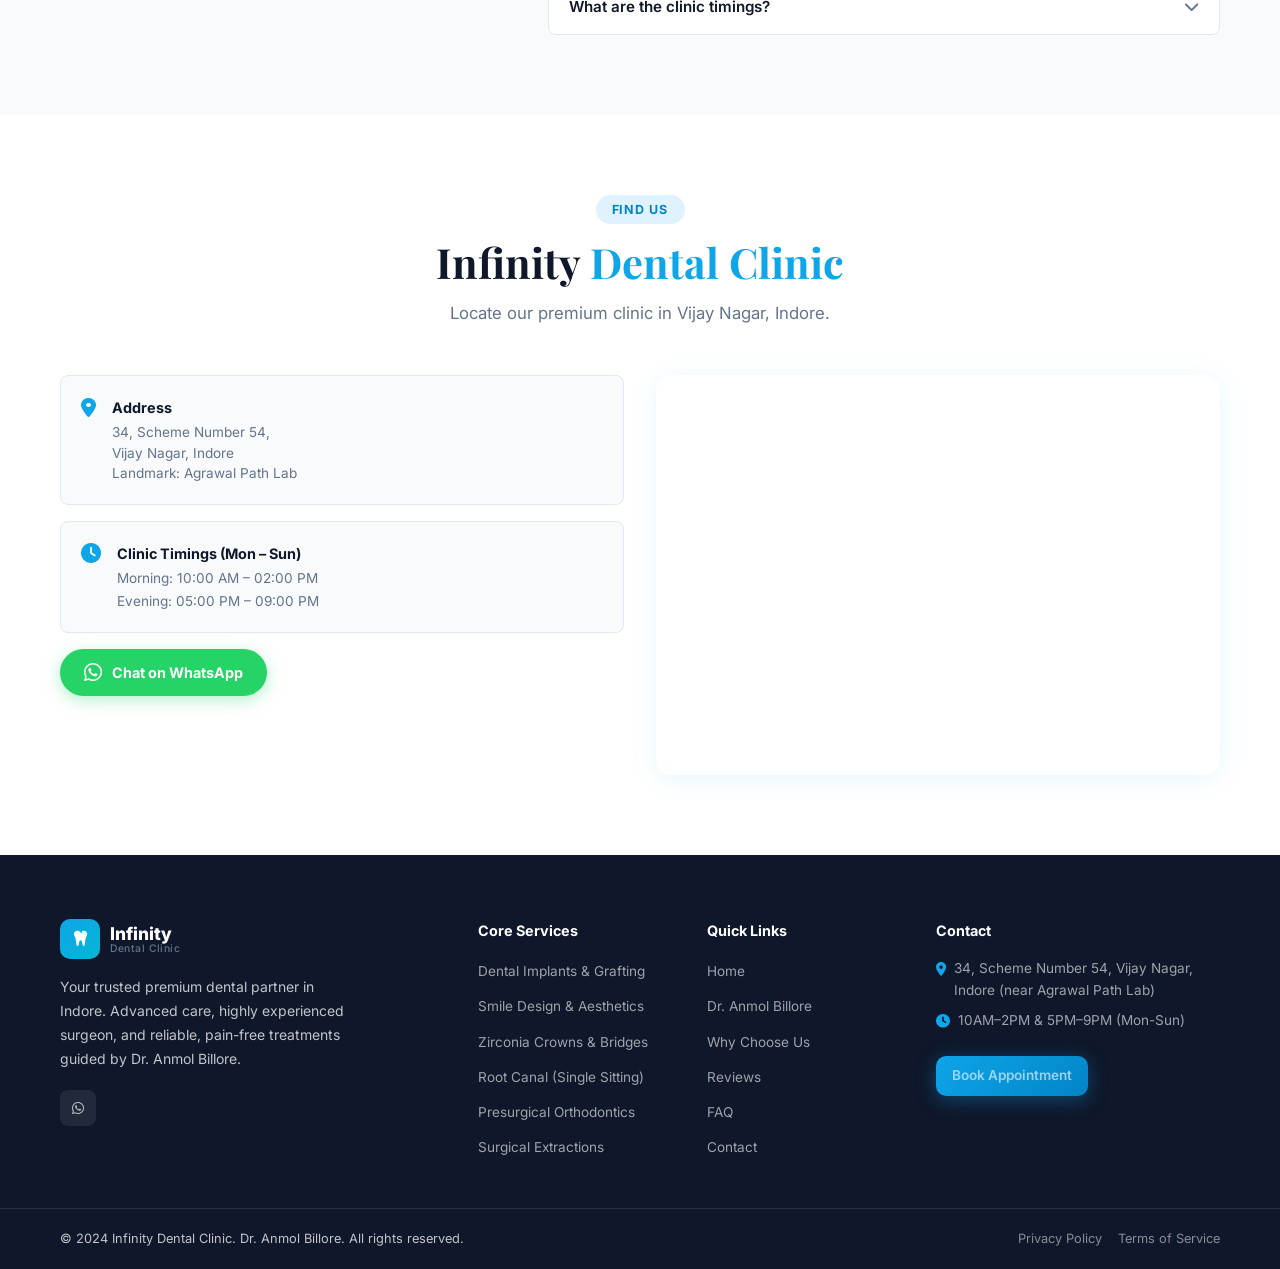
==== commit 1ab68066: "Optimize hero section for mobile, fix UI cards and improve convert signals" ====
--- a/index.html
+++ b/index.html
@@ -117,23 +117,23 @@
             <i class="fas fa-shield-heart"></i> Premium Dental Care in Indore
           </div>
           <h1 class="hero__title">
-            Transforming Smiles with <br/>
-            <span class="highlight">Modern Precision</span>
+            Transforming Smiles with<br/>
+            <span class="highlight">Modern Dental Precision</span>
           </h1>
           <p class="hero__subtitle">
-            Experience pain-free, comfortable, and highly effective dental treatments led by Dr. Anmol Billore. We make dentistry a premium, relaxing experience.
+            Pain-free, advanced dental treatments by Dr. Anmol Billore — where premium care meets modern precision.
           </p>
           <div class="hero__stats">
             <div class="stat">
-              <strong>16+</strong><span>Years Experience</span>
+              <strong>16+</strong><span>Yrs Experience</span>
             </div>
             <div class="stat-divider"></div>
             <div class="stat">
-              <strong>15+</strong><span>Years Specialist</span>
+              <strong>500+</strong><span>Happy Patients</span>
             </div>
             <div class="stat-divider"></div>
-            <div class="stat" style="display:flex; flex-direction:column; align-items:center;">
-              <strong><i class="fas fa-check-circle" style="color:var(--green); font-size: 1.4rem;"></i></strong><span style="margin-top:0.2rem;">Verified Reg</span>
+            <div class="stat">
+              <strong>4.9</strong><span>Google Rating ⭐</span>
             </div>
           </div>
           <div class="hero__actions">
@@ -169,7 +169,9 @@
         </div>
         <!-- MOBILE-ONLY doctor photo thumbnail in hero -->
         <div class="hero__mobile-doc">
-          <img src="dr-billore.jpg" alt="Dr. Anmol Billore" class="hero__mobile-doc-img" fetchpriority="high" />
+          <div class="hero__mobile-doc-ring">
+            <img src="dr-billore.jpg" alt="Dr. Anmol Billore" class="hero__mobile-doc-img" fetchpriority="high" />
+          </div>
           <div class="hero__mobile-doc-label">
             <span>Dr. Anmol Billore</span>
             <em>BDS · Implantologist</em>
@@ -193,7 +195,7 @@
         </div>
         <div class="trust-item">
           <i class="fas fa-microscope"></i>
-          <span>Modern Dental Technologies</span>
+          <span>Modern Tech</span>
         </div>
         <div class="trust-item">
           <i class="fas fa-tooth"></i>
@@ -201,7 +203,44 @@
         </div>
         <div class="trust-item">
           <i class="fas fa-medal"></i>
-          <span>Highest Standards of Patient Care</span>
+          <span>Premium Patient Care</span>
+        </div>
+      </div>
+    </section>
+
+    <!-- ===== TRUST SOCIAL PROOF BAR ===== -->
+    <section class="trust-stats-bar">
+      <div class="container trust-stats-bar__inner">
+        <div class="tsb-item">
+          <span class="tsb-icon">⭐</span>
+          <div>
+            <strong>4.9 / 5</strong>
+            <span>Google Rating</span>
+          </div>
+        </div>
+        <div class="tsb-divider"></div>
+        <div class="tsb-item">
+          <span class="tsb-icon">😊</span>
+          <div>
+            <strong>500+</strong>
+            <span>Happy Patients</span>
+          </div>
+        </div>
+        <div class="tsb-divider"></div>
+        <div class="tsb-item">
+          <span class="tsb-icon">🦷</span>
+          <div>
+            <strong>10,000+</strong>
+            <span>Treatments Done</span>
+          </div>
+        </div>
+        <div class="tsb-divider"></div>
+        <div class="tsb-item">
+          <span class="tsb-icon">✅</span>
+          <div>
+            <strong>MCI Verified</strong>
+            <span>Registration</span>
+          </div>
         </div>
       </div>
     </section>
@@ -273,16 +312,20 @@
         <div class="doctor-mobile-card">
           <div class="doctor-mobile-card__photo">
             <img src="dr-billore.jpg" alt="Dr. Anmol Billore" loading="lazy" />
+            <div class="doctor-mobile-card__photo-badge">MCI Verified ✓</div>
           </div>
           <div class="doctor-mobile-card__info">
             <h3>Dr. Anmol Billore</h3>
             <span class="doctor-mobile-card__qual">BDS · Cosmetic Dentist · Implantologist</span>
             <div class="doctor-mobile-card__tags">
-              <span><i class="fas fa-briefcase"></i> 16+ Yrs Experience</span>
-              <span><i class="fas fa-check-circle"></i> Verified Registration</span>
-              <span><i class="fas fa-award"></i> IIT Bombay Recognition</span>
-            </div>
-            <a href="#appointment" class="btn btn--primary btn--sm" style="align-self:flex-start; margin-top:0.5rem;">Book Consultation</a>
+              <span><i class="fas fa-check-circle"></i> 16+ Years Experience</span>
+              <span><i class="fas fa-check-circle"></i> MCI Verified Dentist</span>
+              <span><i class="fas fa-check-circle"></i> 500+ Happy Patients</span>
+            </div>
+            <div class="doctor-mobile-card__actions">
+              <a href="#appointment" class="btn btn--primary btn--sm">Book Consultation</a>
+              <a href="https://wa.me/message/YOUR_WHATSAPP_LINK" class="btn btn--whatsapp btn--sm" target="_blank" rel="noopener"><i class="fab fa-whatsapp"></i> WhatsApp</a>
+            </div>
           </div>
         </div>
 
@@ -559,46 +602,60 @@
           <div class="testimonial-track" id="testimonial-track">
 
             <div class="testimonial-card">
-              <div class="testimonial-top">
-                <img src="https://i.pravatar.cc/60?img=32" alt="Patient Review" loading="lazy" />
+              <div class="t-stars-top">★★★★★</div>
+              <p>"Dr. Anmol completely transformed how I smile! The clinical experience was incredible and the procedure was genuinely painless. Truly the best dental facility in Indore."</p>
+              <div class="testimonial-patient">
+                <img src="https://i.pravatar.cc/60?img=32" alt="Patient" loading="lazy" />
                 <div>
-                  <strong>Aesthetic Dentistry</strong>
-                  <span>Smile Makeover</span>
+                  <strong>Priya Sharma</strong>
+                  <span>Smile Makeover · Indore</span>
                 </div>
-                <div class="t-stars">★★★★★</div>
-              </div>
-              <p>"Dr. Anmol completely transformed how I smile! The clinical experience was incredible and the procedure was genuinely painless. Truly the best dental facility in Indore."</p>
+              </div>
             </div>
 
             <div class="testimonial-card">
-              <div class="testimonial-top">
-                <img src="https://i.pravatar.cc/60?img=47" alt="Patient Review" loading="lazy" />
+              <div class="t-stars-top">★★★★★</div>
+              <p>"I visited Infinity Dental Clinic for a dental implant. Dr. Billore is phenomenal — the care standard is supreme, no discomfort at all. Highly recommended!"</p>
+              <div class="testimonial-patient">
+                <img src="https://i.pravatar.cc/60?img=47" alt="Patient" loading="lazy" />
                 <div>
-                  <strong>Dental Implant</strong>
-                  <span>Implantology</span>
+                  <strong>Rahul Verma</strong>
+                  <span>Dental Implant · Vijay Nagar</span>
                 </div>
-                <div class="t-stars">★★★★★</div>
-              </div>
-              <p>"I visited Infinity Dental Clinic for an artificial tooth implant. Dr. Billore is phenomenal. The care standard is supreme and there was entirely no discomfort."</p>
+              </div>
             </div>
 
             <div class="testimonial-card">
-              <div class="testimonial-top">
-                <img src="https://i.pravatar.cc/60?img=3" alt="Patient Review" loading="lazy" />
+              <div class="t-stars-top">★★★★★</div>
+              <p>"I went in fearing a Root Canal, but it was done in a single sitting! Thoroughly impressed by the premium comfort and transparency from start to finish."</p>
+              <div class="testimonial-patient">
+                <img src="https://i.pravatar.cc/60?img=3" alt="Patient" loading="lazy" />
                 <div>
-                  <strong>Single Sitting RCT</strong>
-                  <span>Root Canal</span>
+                  <strong>Anita Gupta</strong>
+                  <span>Root Canal (RCT) · Indore</span>
                 </div>
-                <div class="t-stars">★★★★★</div>
-              </div>
-              <p>"I went in fearing a Root Canal, but it was resolved efficiently in a single setting! I am thoroughly impressed by the premium comfort and transparency from start to finish."</p>
-            </div>
-
-          </div>
-          <!-- Slider controls -->
-          <button class="slider-btn slider-btn--prev" id="slider-prev" aria-label="Previous review"><i class="fas fa-chevron-left"></i></button>
-          <button class="slider-btn slider-btn--next" id="slider-next" aria-label="Next review"><i class="fas fa-chevron-right"></i></button>
-          <div class="slider-dots" id="slider-dots"></div>
+              </div>
+            </div>
+
+            <div class="testimonial-card">
+              <div class="t-stars-top">★★★★★</div>
+              <p>"Got my braces done here. Dr. Billore explained everything patiently. The results are amazing — my teeth alignment is perfect now!"</p>
+              <div class="testimonial-patient">
+                <img src="https://i.pravatar.cc/60?img=12" alt="Patient" loading="lazy" />
+                <div>
+                  <strong>Arjun Malhotra</strong>
+                  <span>Braces · Scheme 54</span>
+                </div>
+              </div>
+            </div>
+
+          </div>
+          <!-- Slider controls — hidden on mobile, swipe only -->
+          <div class="slider-nav">
+            <button class="slider-btn slider-btn--prev" id="slider-prev" aria-label="Previous review"><i class="fas fa-chevron-left"></i></button>
+            <div class="slider-dots" id="slider-dots"></div>
+            <button class="slider-btn slider-btn--next" id="slider-next" aria-label="Next review"><i class="fas fa-chevron-right"></i></button>
+          </div>
         </div>
       </div>
     </section>
--- a/style.css
+++ b/style.css
@@ -402,6 +402,123 @@
 .trust-item i { color: var(--primary); font-size: 1rem; }
 
 /* ========================
+   TRUST STATS BAR (Social Proof)
+======================== */
+.trust-stats-bar {
+  background: var(--white);
+  border-bottom: 1px solid var(--border);
+  padding: 1.5rem 0;
+}
+.trust-stats-bar__inner {
+  display: flex;
+  align-items: center;
+  justify-content: center;
+  gap: 0;
+  flex-wrap: wrap;
+}
+.tsb-item {
+  display: flex;
+  align-items: center;
+  gap: 0.75rem;
+  padding: 0.5rem 2rem;
+  flex: 1;
+  min-width: 160px;
+  justify-content: center;
+}
+.tsb-icon { font-size: 1.6rem; line-height: 1; }
+.tsb-item div { display: flex; flex-direction: column; line-height: 1.25; }
+.tsb-item strong { font-size: 1.1rem; font-weight: 800; color: var(--dark); }
+.tsb-item span { font-size: 0.72rem; color: var(--text-light); font-weight: 500; }
+.tsb-divider { width: 1px; height: 40px; background: var(--border); flex-shrink: 0; }
+
+/* ========================
+   TESTIMONIAL — new layout
+======================== */
+.testimonial-card {
+  background: var(--white);
+  border-radius: 16px;
+  padding: 1.5rem;
+  box-shadow: 0 4px 20px rgba(0,0,0,0.06);
+  border: 1px solid var(--border);
+  display: flex !important;
+  flex-direction: column;
+  gap: 0.85rem;
+  transition: transform 0.3s ease, box-shadow 0.3s ease;
+}
+.testimonial-card:hover { transform: translateY(-4px); box-shadow: 0 12px 36px rgba(14,165,233,0.12); }
+.t-stars-top { color: #f59e0b; font-size: 1rem; letter-spacing: 0.05em; margin-bottom: 0.25rem; }
+.testimonial-card p { font-size: 0.92rem; color: var(--text); line-height: 1.65; font-style: italic; flex: 1; }
+.testimonial-patient {
+  display: flex;
+  align-items: center;
+  gap: 0.75rem;
+  padding-top: 0.75rem;
+  border-top: 1px solid var(--border);
+}
+.testimonial-patient img { width: 44px; height: 44px; border-radius: 50%; object-fit: cover; border: 2px solid var(--primary-light); }
+.testimonial-patient div { display: flex; flex-direction: column; line-height: 1.3; }
+.testimonial-patient strong { font-size: 0.87rem; font-weight: 700; color: var(--dark); }
+.testimonial-patient span { font-size: 0.72rem; color: var(--text-light); }
+
+/* Slider nav row */
+.slider-nav { display: flex; align-items: center; justify-content: center; gap: 1rem; margin-top: 1.5rem; }
+
+/* ========================
+   MICRO-INTERACTIONS (global)
+======================== */
+/* Service cards */
+.service-card {
+  transition: transform 0.3s ease, box-shadow 0.3s ease;
+  border-radius: 18px;
+  border: none;
+  box-shadow: 0 8px 30px rgba(0,0,0,0.06);
+}
+.service-card:hover { transform: translateY(-5px); box-shadow: 0 16px 40px rgba(14,165,233,0.15); }
+.svc-mini-card { transition: transform 0.25s ease, box-shadow 0.25s ease; }
+.svc-mini-card:hover { transform: translateY(-3px); box-shadow: 0 8px 24px rgba(14,165,233,0.12); }
+
+/* Buttons — stronger hover */
+.btn--primary { background: linear-gradient(135deg, #0ea5e9, #0284c7); }
+.btn--primary:hover { transform: translateY(-2px); box-shadow: 0 10px 36px rgba(2,132,199,0.45); }
+.btn--lg { height: 52px; padding: 0 1.75rem; font-size: 1rem; font-weight: 600; border-radius: 14px; }
+.btn--sm { height: 40px; padding: 0 1rem; font-size: 0.85rem; font-weight: 600; border-radius: 10px; }
+
+/* Process card hover */
+.process-step { transition: transform 0.3s ease; }
+.process-step:hover { transform: translateY(-4px); }
+
+/* ========================
+   DOCTOR MOBILE CARD — vertical layout
+======================== */
+.doctor-mobile-card__photo { position: relative; display: flex; justify-content: center; }
+.doctor-mobile-card__photo img {
+  width: 120px !important;
+  height: 120px !important;
+  border-radius: 20px !important;
+}
+.doctor-mobile-card__photo-badge {
+  position: absolute;
+  bottom: -0.5rem;
+  left: 50%;
+  transform: translateX(-50%);
+  background: var(--green);
+  color: #fff;
+  font-size: 0.65rem;
+  font-weight: 700;
+  padding: 0.2rem 0.65rem;
+  border-radius: 50px;
+  white-space: nowrap;
+}
+.doctor-mobile-card__actions {
+  display: flex;
+  gap: 0.5rem;
+  flex-wrap: wrap;
+  margin-top: 0.75rem;
+  width: 100%;
+}
+.doctor-mobile-card__actions .btn { flex: 1; min-width: 120px; justify-content: center; }
+
+/* ========================
    SERVICES
 ======================== */
 .services { background: var(--bg); }
@@ -1200,9 +1317,12 @@
     bottom: 0; left: 0; right: 0;
     z-index: 980;
     background: var(--white);
+    height: 60px;
     border-top: 1px solid var(--border);
-    box-shadow: 0 -4px 20px rgba(0,0,0,0.08);
-    padding: 0.4rem 0 calc(0.4rem + env(safe-area-inset-bottom));
+    box-shadow: 0 -4px 20px rgba(0,0,0,0.06);
+    padding: 0 0.5rem;
+    align-items: center;
+    justify-content: space-between;
   }
   .mobile-fab-btn {
     flex: 1;
@@ -1210,22 +1330,24 @@
     flex-direction: column;
     align-items: center;
     justify-content: center;
-    gap: 0.2rem;
-    padding: 0.45rem 0.25rem;
-    font-size: 0.65rem;
+    height: 100%;
+    font-size: 0.72rem;
     font-weight: 600;
     color: var(--text-light);
     text-decoration: none;
     transition: var(--transition);
-    border-radius: 8px;
-    margin: 0 0.2rem;
-  }
-  .mobile-fab-btn i { font-size: 1.15rem; }
+  }
+  .mobile-fab-btn i { font-size: 1.15rem; margin-bottom: 0.15rem; }
   .mobile-fab-wa i { color: var(--whatsapp); }
-  .mobile-fab-wa { color: var(--whatsapp); }
-  .mobile-fab-book { background: linear-gradient(135deg, var(--primary), var(--accent)); color: var(--white); border-radius: 10px; }
-  .mobile-fab-book i { color: var(--white); }
-  .mobile-fab-loc i { color: var(--primary); }
+  .mobile-fab-wa { color: var(--text-light); }
+  .mobile-fab-book { background: transparent; color: var(--primary); font-weight: 700; border-radius: 0; position: relative; }
+  .mobile-fab-book::before {
+    content: ''; position: absolute; top: 10%; bottom: 10%; left: 0; right: 0;
+    background: linear-gradient(135deg, var(--primary-light), transparent);
+    border-radius: 12px; z-index: -1;
+  }
+  .mobile-fab-book i { color: var(--primary); }
+  .mobile-fab-loc i { color: var(--text-light); }
 
   /* ── MAIN CONTENT: push up from FAB bar ── */
   body { padding-bottom: 68px; }
@@ -1233,93 +1355,105 @@
   /* ── MOBILE NAV: top offset for slimmer header ── */
   .mobile-nav { top: 60px; }
 
-  /* ── HERO: two-column mobile layout ── */
+  /* ── HERO: stacked mobile layout ── */
   .hero {
     min-height: auto;
     padding-top: 60px;
     padding-bottom: 0;
   }
   .hero__inner {
-    display: grid;
-    grid-template-columns: 1fr auto;
-    grid-template-rows: auto;
-    gap: 0;
-    padding-top: 1.5rem;
-    padding-bottom: 1.5rem;
-    align-items: start;
-    column-gap: 0.75rem;
-  }
-  /* hero content takes left column, spans full if no visual */
+    display: flex;
+    flex-direction: column;
+    align-items: center;
+    gap: 16px;
+    padding-top: 24px;
+    padding-bottom: 24px;
+    text-align: center;
+  }
   .hero__content {
-    grid-column: 1;
-    grid-row: 1;
+    order: 2;
+    display: flex;
+    flex-direction: column;
+    align-items: center;
+    width: 100%;
   }
   /* DESKTOP visual: hidden on mobile */
   .hero__visual { display: none; }
-  /* MOBILE doctor thumb: shown on mobile, right column */
+  /* MOBILE doctor thumb: shown on mobile, top of stack */
   .hero__mobile-doc {
     display: flex;
     flex-direction: column;
     align-items: center;
-    gap: 0.35rem;
-    grid-column: 2;
-    grid-row: 1;
-    padding-top: 0.25rem;
+    gap: 8px;
+    order: 1;
+    margin-bottom: 8px;
   }
   .hero__mobile-doc-img {
-    width: 100px;
-    height: 100px;
-    border-radius: 16px;
+    width: 120px;
+    height: 120px;
+    border-radius: 18px;
     object-fit: cover;
     object-position: top center;
-    border: 2.5px solid var(--primary);
-    box-shadow: 0 8px 24px rgba(14,165,233,0.25);
+  }
+  .hero__mobile-doc-ring {
+    border: 4px solid #fff;
+    border-radius: 20px;
+    box-shadow: 0 12px 25px rgba(0,0,0,0.15);
+    overflow: hidden;
   }
   .hero__mobile-doc-label {
     display: flex;
     flex-direction: column;
     align-items: center;
-    text-align: center;
-    gap: 0.1rem;
+    gap: 4px;
   }
   .hero__mobile-doc-label span {
-    font-size: 0.68rem;
+    font-size: 16px;
     font-weight: 700;
     color: var(--dark);
     line-height: 1.2;
   }
   .hero__mobile-doc-label em {
-    font-size: 0.6rem;
+    font-size: 12px;
     font-style: normal;
     color: var(--primary);
     font-weight: 500;
   }
 
   /* hero text scaling */
-  .hero__badge { font-size: 0.7rem; padding: 0.3rem 0.75rem; }
-  .hero__title { font-size: clamp(1.45rem, 6.5vw, 1.85rem); margin-bottom: 0.65rem; }
-  .hero__subtitle { font-size: 0.82rem; line-height: 1.5; margin-bottom: 1rem; max-width: 100%; }
+  .hero__badge { display: none; } /* hide badge on mobile to save space */
+  .hero__title { font-size: 30px; margin-bottom: 12px; letter-spacing: -0.3px; line-height: 1.3; }
+  .hero__subtitle { font-size: 15px; line-height: 1.5; margin-bottom: 24px; max-width: 100%; color: var(--text); letter-spacing: -0.2px; }
 
   /* compact stats strip */
   .hero__stats {
-    gap: 0.6rem;
-    margin-bottom: 1rem;
-  }
-  .stat strong { font-size: 1.1rem; }
-  .stat span { font-size: 0.6rem; }
-  .stat-divider { height: 24px; }
+    display: flex;
+    flex-wrap: wrap;
+    align-items: center;
+    justify-content: center;
+    gap: 12px 16px;
+    margin-bottom: 24px;
+    width: 100%;
+  }
+  .stat { align-items: center; }
+  .stat strong { font-size: 15px; }
+  .stat span { font-size: 12px; }
+  .stat-divider { height: 20px; }
 
   /* action buttons stacked and tighter */
   .hero__actions {
+    display: flex;
     flex-direction: column;
-    gap: 0.55rem;
+    gap: 12px;
     margin-bottom: 0;
-  }
-  .hero__actions .btn--lg {
-    padding: 0.75rem 1.25rem;
-    font-size: 0.875rem;
+    width: 100%;
+    margin-top: 4px;
+  }
+  .hero__actions .btn {
     width: 100%;
     justify-content: center;
+    height: 52px;
+    font-size: 16px;
   }
 
   /* hide scroll hint on small screens */
@@ -1340,21 +1474,23 @@
   .trust-item i { font-size: 0.9rem; }
 
   /* ── DOCTOR SECTION ────────────── */
-  /* Hide desktop big card on mobile — !important needed because
-     global .doctor-profile-card { display: flex } comes later in file */
+  /* Hide desktop big card on mobile */
   .doctors__desktop-card { display: none !important; }
+  
   /* Show mobile compact card */
   .doctor-mobile-card {
     display: flex;
+    flex-direction: column;
     align-items: flex-start;
-    gap: 1rem;
+    text-align: left;
+    gap: 1.25rem;
     background: var(--white);
-    border: 1.5px solid var(--primary-light);
-    border-radius: 20px;
-    padding: 1.25rem;
-    box-shadow: 0 4px 20px rgba(14,165,233,0.1);
-    max-width: 600px;
-    margin: 0 auto;
+    border: none;
+    border-radius: 18px;
+    padding: 24px;
+    box-shadow: 0 8px 30px rgba(0,0,0,0.08);
+    max-width: 100%;
+    margin: 0;
   }
   .doctor-mobile-card__photo {
     flex-shrink: 0;
@@ -1370,16 +1506,17 @@
   .doctor-mobile-card__info {
     display: flex;
     flex-direction: column;
-    gap: 0.3rem;
+    gap: 0.5rem;
+    width: 100%;
   }
   .doctor-mobile-card__info h3 {
-    font-size: 1.05rem;
-    font-weight: 700;
+    font-size: 1.4rem;
+    font-weight: 800;
     color: var(--dark);
     margin: 0;
   }
   .doctor-mobile-card__qual {
-    font-size: 0.72rem;
+    font-size: 0.85rem;
     color: var(--primary);
     font-weight: 600;
     line-height: 1.3;
@@ -1387,28 +1524,30 @@
   .doctor-mobile-card__tags {
     display: flex;
     flex-direction: column;
-    gap: 0.2rem;
-    margin-top: 0.25rem;
+    gap: 0.4rem;
+    margin-top: 0.5rem;
   }
   .doctor-mobile-card__tags span {
-    font-size: 0.72rem;
+    font-size: 0.85rem;
     color: var(--text-light);
     display: flex;
     align-items: center;
-    gap: 0.35rem;
-  }
-  .doctor-mobile-card__tags i { color: var(--primary); font-size: 0.7rem; }
-  /* section header smaller */
-  .doctors .section-header { margin-bottom: 1.25rem; }
+    gap: 0.5rem;
+  }
+  .doctor-mobile-card__tags i { color: var(--green); font-size: 0.85rem; }
+  /* section header spacing */
+  .section-header { margin-bottom: 24px; }
+  .section { padding: 60px 0; }
+  .doctors .section-header { margin-bottom: 24px; }
 
   /* ── SERVICES: mobile grid ─────── */
   /* Hide desktop large cards */
   .services__desktop-grid { display: none; }
-  /* Mobile-only 2-col compact grid */
+  /* Mobile-only 1-col for real mobile width */
   .services-mobile-grid {
     display: grid;
-    grid-template-columns: 1fr 1fr;
-    gap: 0.75rem;
+    grid-template-columns: 1fr;
+    gap: 16px;
   }
   /* Extra cards hidden by default */
   .svc-extra { display: none; }
@@ -1416,23 +1555,21 @@
 
   .svc-mini-card {
     display: flex;
-    flex-direction: column;
+    flex-direction: row;
     align-items: center;
-    justify-content: center;
-    gap: 0.5rem;
+    justify-content: flex-start;
+    gap: 1.25rem;
     background: var(--white);
-    border: 1px solid var(--border);
-    border-radius: 16px;
-    padding: 1rem 0.75rem;
+    border: none;
+    border-radius: 18px;
+    padding: 24px;
     text-decoration: none;
     color: var(--dark);
-    font-size: 0.78rem;
+    font-size: 1rem;
     font-weight: 600;
-    text-align: center;
+    text-align: left;
     transition: var(--transition);
-    min-height: 90px;
-    line-height: 1.25;
-    box-shadow: 0 2px 8px rgba(0,0,0,0.04);
+    box-shadow: 0 8px 30px rgba(0,0,0,0.06);
   }
   .svc-mini-card:active { transform: scale(0.97); }
   .svc-mini-icon {
@@ -1471,19 +1608,19 @@
   .process-step p { font-size: 0.78rem; }
 
   /* ── TESTIMONIALS: tighter ───── */
-  .testimonial-card { padding: 1.25rem; }
+  .testimonial-card { padding: 24px; }
   .testimonial-top img { width: 42px; height: 42px; }
   .testimonial-top strong { font-size: 0.85rem; }
-  .testimonial-card p { font-size: 0.85rem; line-height: 1.6; }
+  .testimonial-card p { font-size: 0.88rem; line-height: 1.6; }
 
   /* ── APPOINTMENT FORM: compact ── */
-  .appointment { padding: 2rem 0; }
+  .appointment { padding: 60px 0; }
   .appointment__inner { gap: 1.5rem; }
-  .appointment__form-wrap { padding: 1.5rem 1.1rem; }
-  .appointment__form h3 { font-size: 1.1rem; margin-bottom: 1rem; }
-  .form-row { grid-template-columns: 1fr; gap: 0; }
-  .appointment__perks { gap: 0.45rem; }
-  .appointment__perks li { font-size: 0.82rem; }
+  .appointment__form-wrap { padding: 24px; border-radius: 18px; }
+  .appointment__form h3 { font-size: 1.25rem; margin-bottom: 1.25rem; }
+  .form-row { grid-template-columns: 1fr; gap: 1rem; }
+  .appointment__perks { gap: 0.65rem; }
+  .appointment__perks li { font-size: 0.9rem; }
 
   /* ── FAQ: compact ────────────── */
   .faq__inner { gap: 1.25rem; }
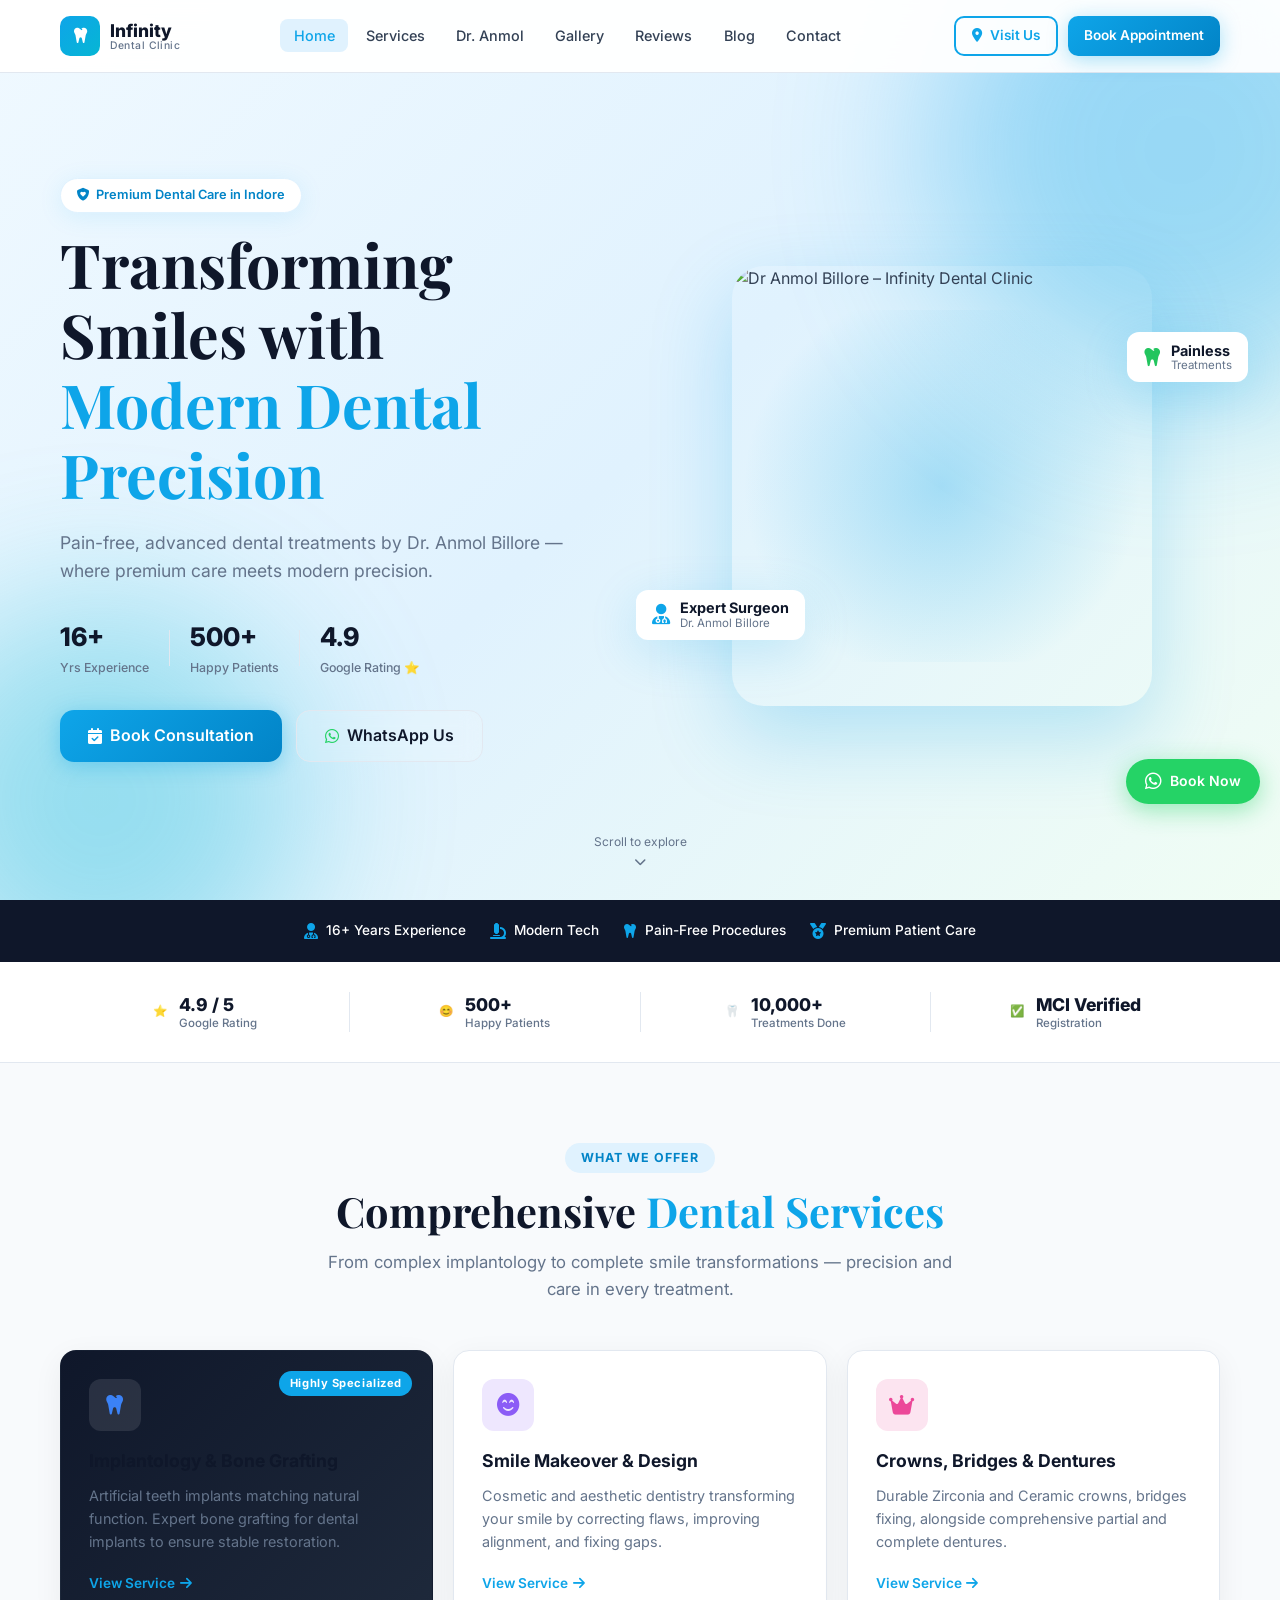
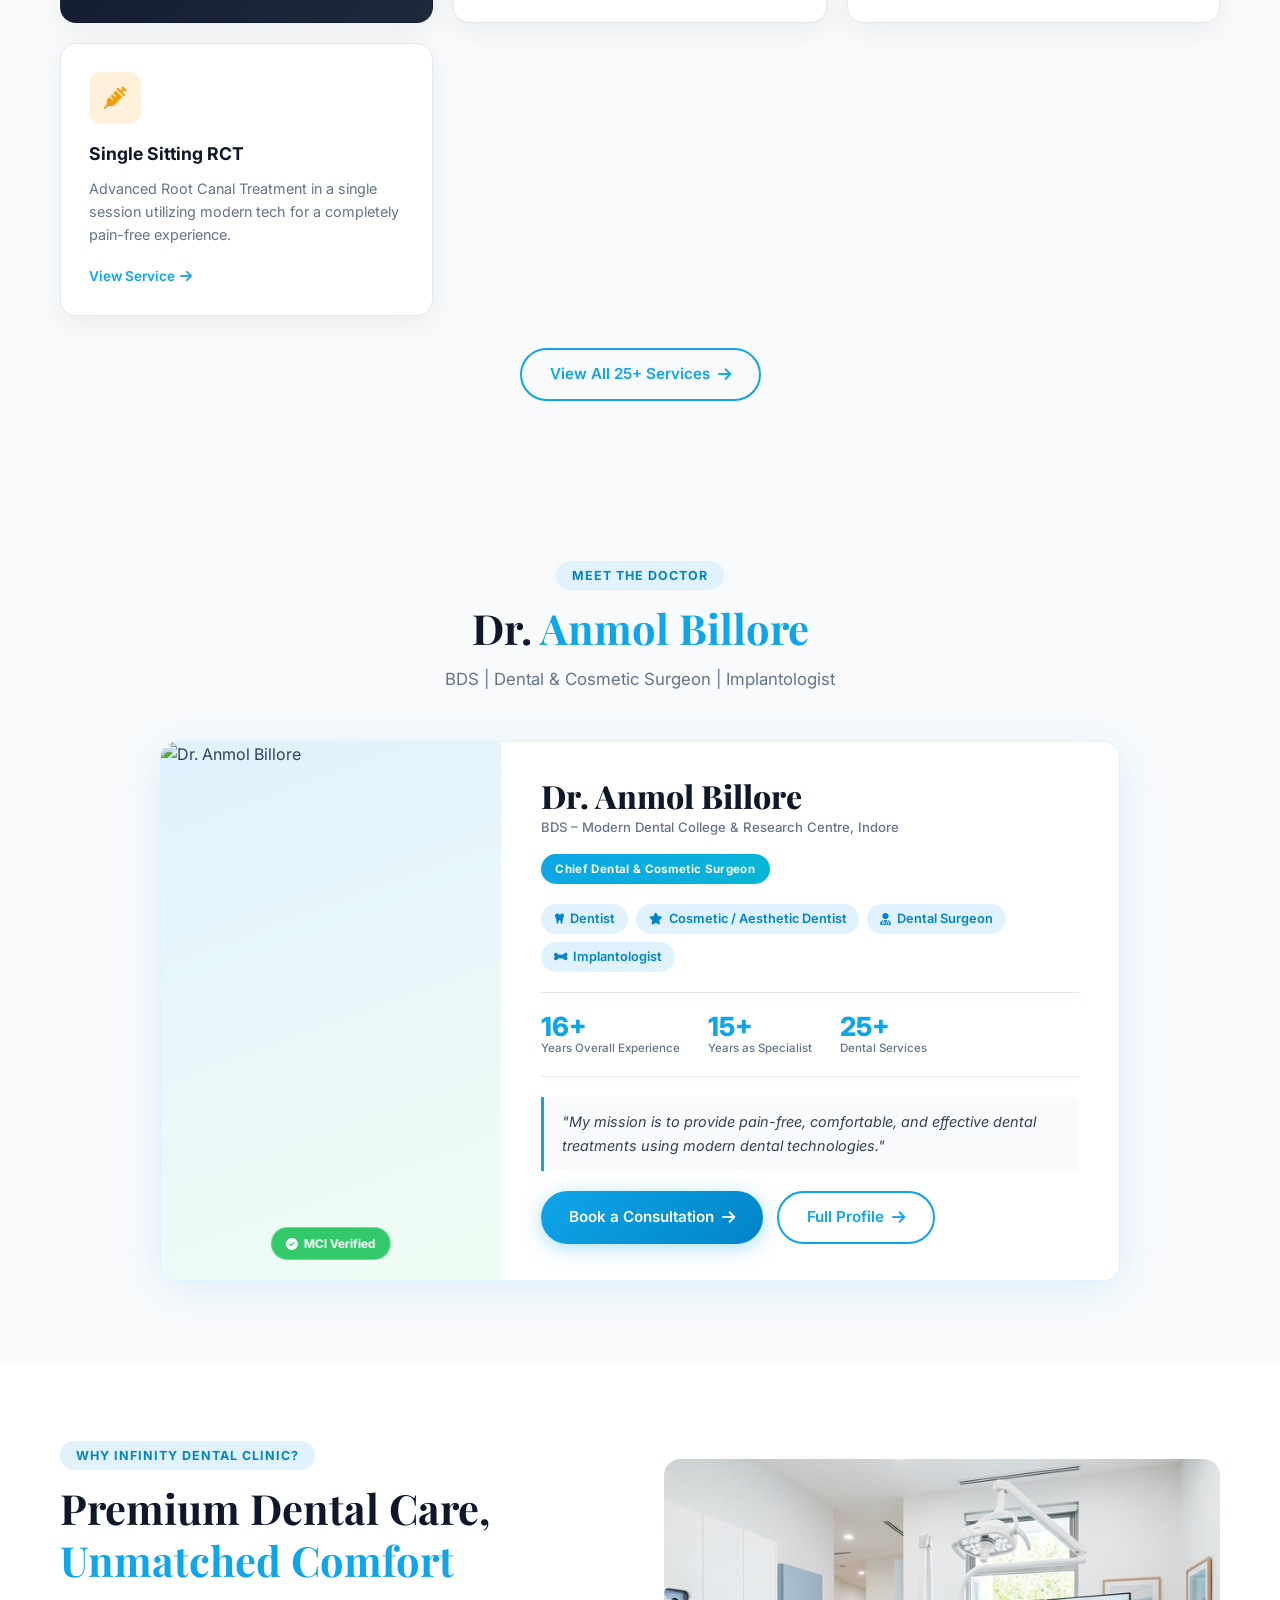
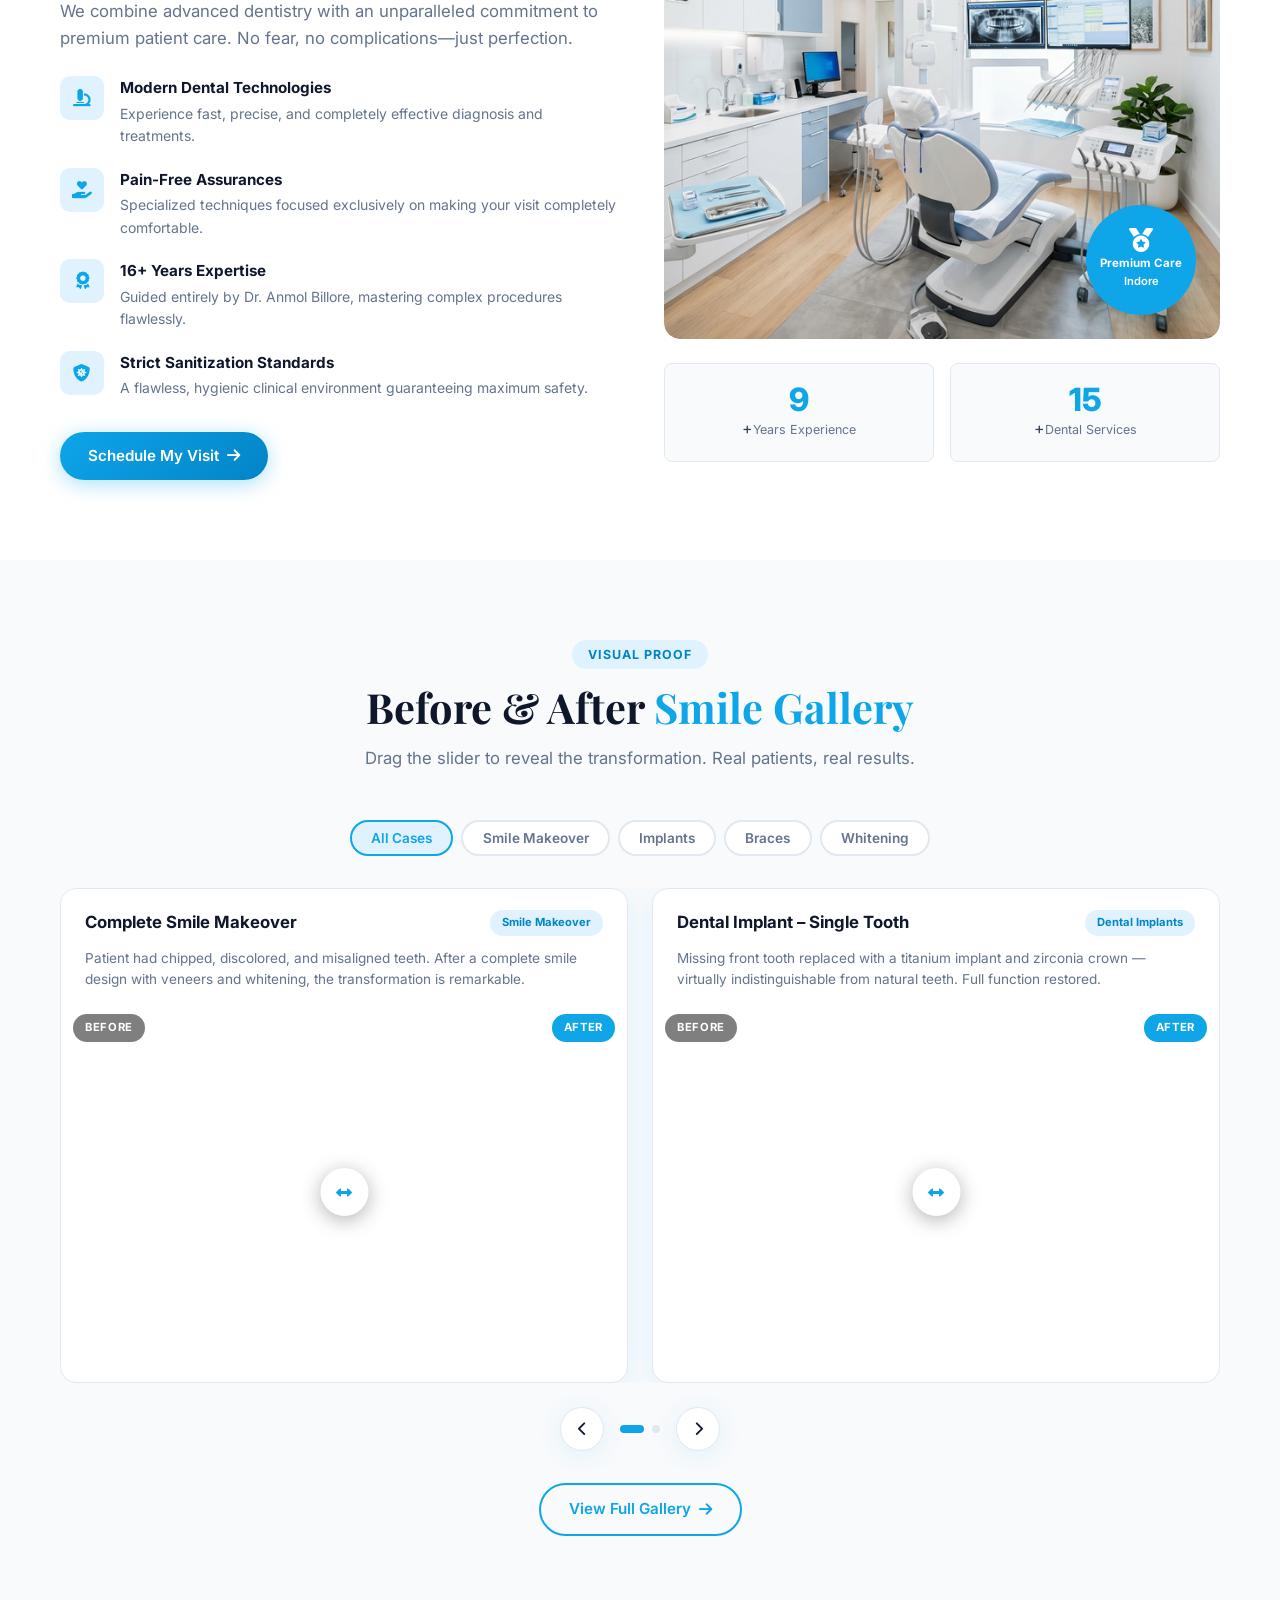
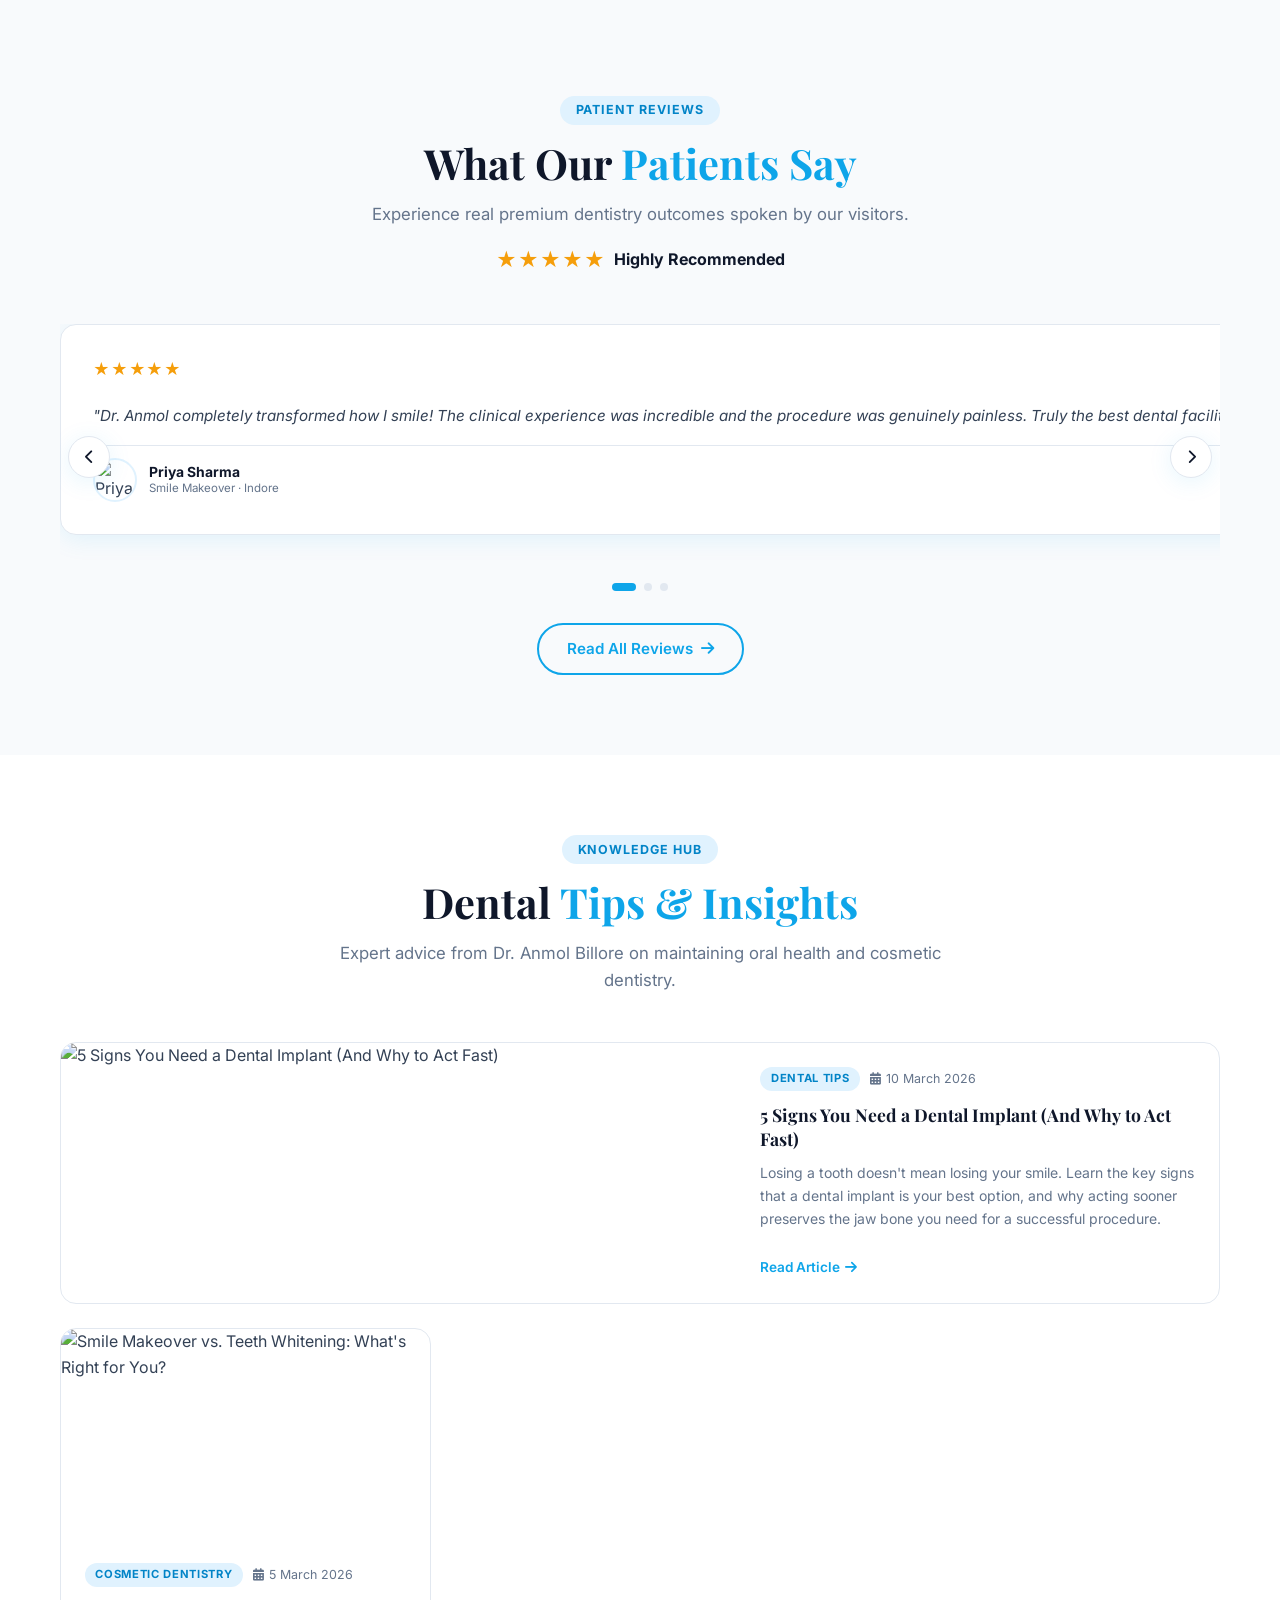
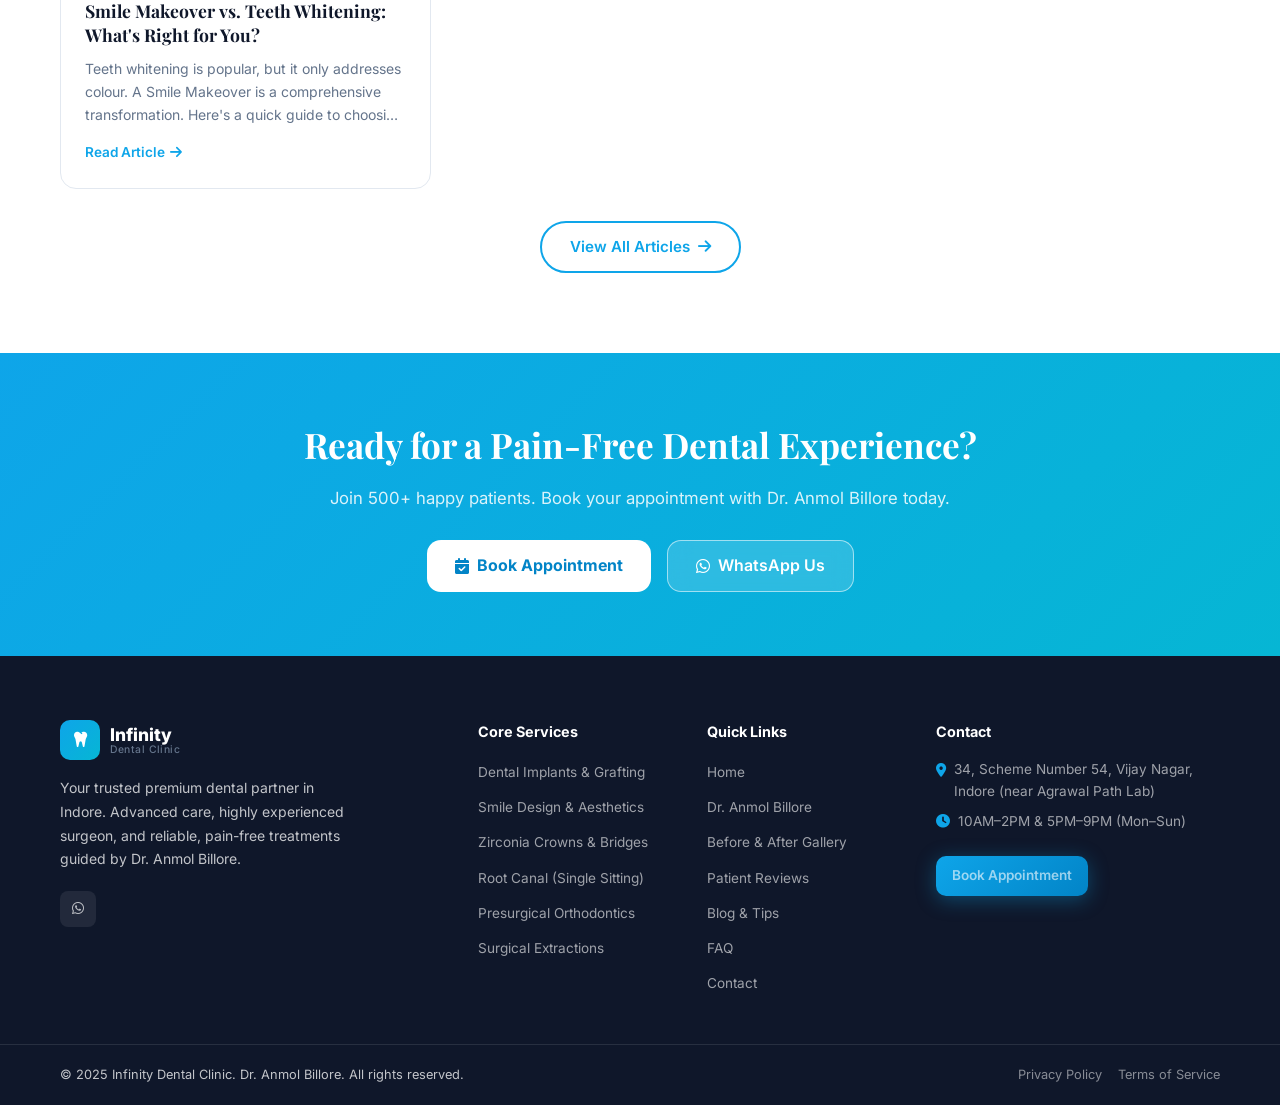
==== commit 1a86241b: "feat: restructure into multi-page and add Decap CMS setup" ====
--- a/index.html
+++ b/index.html
@@ -6,246 +6,170 @@
   <meta name="description" content="Infinity Dental Clinic – Advanced dental care led by Dr. Anmol Billore. Experience premium, pain-free treatments including implants, root canals, and smile makeovers in Indore." />
   <meta name="keywords" content="dental clinic Indore, dentist near me, Infinity Dental Clinic, Dr. Anmol Billore, teeth whitening, dental implants, braces, root canal, aesthetic dentist" />
   <title>Infinity Dental Clinic | Dr. Anmol Billore | Expert Dental Care</title>
-  
-  <!-- Preconnect for performance -->
+
+  <!-- Netlify Identity Widget -->
+  <script src="https://identity.netlify.com/v1/netlify-identity-widget.js"></script>
+  <!-- Marked.js for blog markdown -->
+  <script src="https://cdn.jsdelivr.net/npm/marked/marked.min.js"></script>
+
   <link rel="preconnect" href="https://fonts.googleapis.com" />
   <link rel="preconnect" href="https://fonts.gstatic.com" crossorigin />
   <link rel="preload" as="style" href="https://fonts.googleapis.com/css2?family=Inter:wght@300;400;500;600;700;800&family=Playfair+Display:wght@400;600;700&display=swap" />
-  
-  <!-- CSS Loading Optimization -->
   <link href="https://fonts.googleapis.com/css2?family=Inter:wght@300;400;500;600;700;800&family=Playfair+Display:wght@400;600;700&display=swap" rel="stylesheet" />
   <link rel="stylesheet" href="style.css" />
-  
-  <!-- Font Awesome deferred to prevent render blocking -->
   <link rel="preload" as="style" href="https://cdnjs.cloudflare.com/ajax/libs/font-awesome/6.5.0/css/all.min.css" />
   <link href="https://cdnjs.cloudflare.com/ajax/libs/font-awesome/6.5.0/css/all.min.css" rel="stylesheet" />
 </head>
-<body>
-
-  <!-- ===== FLOATING WHATSAPP BUTTON (desktop only) ===== -->
+<body data-page="home">
+
+  <!-- ===== FLOATING WHATSAPP BUTTON ===== -->
   <a href="https://wa.me/message/YOUR_WHATSAPP_LINK" class="whatsapp-float" target="_blank" rel="noopener" aria-label="WhatsApp us">
-    <i class="fab fa-whatsapp"></i>
-    <span>Book Now</span>
+    <i class="fab fa-whatsapp"></i><span>Book Now</span>
   </a>
 
   <!-- ===== MOBILE FLOATING ACTION BAR ===== -->
   <div class="mobile-fab-bar">
-    <a href="https://wa.me/message/YOUR_WHATSAPP_LINK" class="mobile-fab-btn mobile-fab-wa" target="_blank" rel="noopener" aria-label="WhatsApp">
-      <i class="fab fa-whatsapp"></i>
-      <span>WhatsApp</span>
-    </a>
-    <a href="#appointment" class="mobile-fab-btn mobile-fab-book" aria-label="Book Appointment">
-      <i class="fas fa-calendar-check"></i>
-      <span>Book Now</span>
-    </a>
-    <a href="#contact" class="mobile-fab-btn mobile-fab-loc" aria-label="Visit Clinic">
-      <i class="fas fa-map-marker-alt"></i>
-      <span>Location</span>
-    </a>
+    <a href="https://wa.me/message/YOUR_WHATSAPP_LINK" class="mobile-fab-btn mobile-fab-wa" target="_blank" rel="noopener" aria-label="WhatsApp"><i class="fab fa-whatsapp"></i><span>WhatsApp</span></a>
+    <a href="contact.html#appointment" class="mobile-fab-btn mobile-fab-book" aria-label="Book Appointment"><i class="fas fa-calendar-check"></i><span>Book Now</span></a>
+    <a href="contact.html#contact" class="mobile-fab-btn mobile-fab-loc" aria-label="Location"><i class="fas fa-map-marker-alt"></i><span>Location</span></a>
   </div>
 
-  <!-- ===== STICKY HEADER / NAVBAR ===== -->
+  <!-- ===== STICKY HEADER ===== -->
   <header class="header" id="header">
     <nav class="nav container" role="navigation" aria-label="Main navigation">
-      <!-- Logo -->
-      <a href="#hero" class="nav__logo">
+      <a href="index.html" class="nav__logo">
         <div class="logo-icon"><i class="fas fa-tooth"></i></div>
-        <div class="logo-text">
-          <span class="logo-primary">Infinity</span>
-          <span class="logo-sub">Dental Clinic</span>
-        </div>
+        <div class="logo-text"><span class="logo-primary">Infinity</span><span class="logo-sub">Dental Clinic</span></div>
       </a>
-
-      <!-- Desktop nav links -->
       <ul class="nav__list" id="nav-list">
-        <li><a href="#services" class="nav__link">Services</a></li>
-        <li><a href="#doctors" class="nav__link">Dr. Anmol</a></li>
-        <li><a href="#why-us" class="nav__link">Why Us</a></li>
-        <li><a href="#testimonials" class="nav__link">Reviews</a></li>
-        <li><a href="#contact" class="nav__link">Contact</a></li>
+        <li><a href="index.html" class="nav__link active">Home</a></li>
+        <li><a href="services.html" class="nav__link">Services</a></li>
+        <li><a href="about.html" class="nav__link">Dr. Anmol</a></li>
+        <li><a href="gallery.html" class="nav__link">Gallery</a></li>
+        <li><a href="reviews.html" class="nav__link">Reviews</a></li>
+        <li><a href="blog.html" class="nav__link">Blog</a></li>
+        <li><a href="contact.html" class="nav__link">Contact</a></li>
       </ul>
-
-      <!-- Header CTAs -->
       <div class="nav__cta">
-        <a href="#contact" class="btn btn--outline btn--sm" id="nav-call-btn">
-          <i class="fas fa-map-marker-alt"></i> Visit Us
-        </a>
-        <a href="#appointment" class="btn btn--primary btn--sm" id="nav-appt-btn">
-          Book Appointment
-        </a>
-      </div>
-
-      <!-- Mobile hamburger -->
-      <button class="hamburger" id="hamburger" aria-label="Toggle menu" aria-expanded="false">
-        <span></span><span></span><span></span>
-      </button>
+        <a href="contact.html#contact" class="btn btn--outline btn--sm" id="nav-call-btn"><i class="fas fa-map-marker-alt"></i> Visit Us</a>
+        <a href="contact.html#appointment" class="btn btn--primary btn--sm" id="nav-appt-btn">Book Appointment</a>
+      </div>
+      <button class="hamburger" id="hamburger" aria-label="Toggle menu" aria-expanded="false"><span></span><span></span><span></span></button>
     </nav>
   </header>
 
   <!-- ===== MOBILE NAV DRAWER ===== -->
   <div class="mobile-nav" id="mobile-nav" aria-hidden="true">
     <ul class="mobile-nav__list">
-      <li><a href="#services" class="mobile-nav__link">Services</a></li>
-      <li><a href="#doctors" class="mobile-nav__link">Dr. Anmol</a></li>
-      <li><a href="#why-us" class="mobile-nav__link">Why Us</a></li>
-      <li><a href="#testimonials" class="mobile-nav__link">Reviews</a></li>
-      <li><a href="#contact" class="mobile-nav__link">Contact</a></li>
+      <li><a href="index.html" class="mobile-nav__link">Home</a></li>
+      <li><a href="services.html" class="mobile-nav__link">Services</a></li>
+      <li><a href="about.html" class="mobile-nav__link">Dr. Anmol</a></li>
+      <li><a href="gallery.html" class="mobile-nav__link">Gallery</a></li>
+      <li><a href="reviews.html" class="mobile-nav__link">Reviews</a></li>
+      <li><a href="blog.html" class="mobile-nav__link">Blog</a></li>
+      <li><a href="contact.html" class="mobile-nav__link">Contact</a></li>
     </ul>
     <div class="mobile-nav__cta">
-      <a href="#contact" class="btn btn--outline btn--full">
-        <i class="fas fa-map-marker-alt"></i> Visit Clinic Location
-      </a>
-      <a href="https://wa.me/message/YOUR_WHATSAPP_LINK" class="btn btn--whatsapp btn--full" target="_blank" rel="noopener">
-        <i class="fab fa-whatsapp"></i> WhatsApp Us
-      </a>
-      <a href="#appointment" class="btn btn--primary btn--full">
-        Book Appointment
-      </a>
+      <a href="contact.html#contact" class="btn btn--outline btn--full"><i class="fas fa-map-marker-alt"></i> Visit Clinic Location</a>
+      <a href="https://wa.me/message/YOUR_WHATSAPP_LINK" class="btn btn--whatsapp btn--full" target="_blank" rel="noopener"><i class="fab fa-whatsapp"></i> WhatsApp Us</a>
+      <a href="contact.html#appointment" class="btn btn--primary btn--full">Book Appointment</a>
     </div>
   </div>
   <div class="overlay" id="overlay"></div>
 
   <main>
 
-    <!-- ===== HERO SECTION ===== -->
+    <!-- ===== HERO ===== -->
     <section class="hero" id="hero">
       <div class="hero__bg-blur blob1"></div>
       <div class="hero__bg-blur blob2"></div>
       <div class="container hero__inner">
         <div class="hero__content" data-aos="fade-right">
-          <div class="hero__badge">
-            <i class="fas fa-shield-heart"></i> Premium Dental Care in Indore
-          </div>
-          <h1 class="hero__title">
-            Transforming Smiles with<br/>
-            <span class="highlight">Modern Dental Precision</span>
-          </h1>
-          <p class="hero__subtitle">
-            Pain-free, advanced dental treatments by Dr. Anmol Billore — where premium care meets modern precision.
-          </p>
+          <div class="hero__badge"><i class="fas fa-shield-heart"></i> Premium Dental Care in Indore</div>
+          <h1 class="hero__title">Transforming Smiles with<br/><span class="highlight">Modern Dental Precision</span></h1>
+          <p class="hero__subtitle">Pain-free, advanced dental treatments by Dr. Anmol Billore — where premium care meets modern precision.</p>
           <div class="hero__stats">
-            <div class="stat">
-              <strong>16+</strong><span>Yrs Experience</span>
-            </div>
+            <div class="stat"><strong>16+</strong><span>Yrs Experience</span></div>
             <div class="stat-divider"></div>
-            <div class="stat">
-              <strong>500+</strong><span>Happy Patients</span>
-            </div>
+            <div class="stat"><strong>500+</strong><span>Happy Patients</span></div>
             <div class="stat-divider"></div>
-            <div class="stat">
-              <strong>4.9</strong><span>Google Rating ⭐</span>
-            </div>
+            <div class="stat"><strong>4.9</strong><span>Google Rating ⭐</span></div>
           </div>
           <div class="hero__actions">
-            <a href="#appointment" class="btn btn--primary btn--lg" id="hero-appt-btn">
-              <i class="fas fa-calendar-check"></i> Book Consultation
-            </a>
-            <a href="https://wa.me/message/YOUR_WHATSAPP_LINK" class="btn btn--glass btn--lg" id="hero-call-btn" style="color:#0f172a; border-color:var(--border);">
-              <i class="fab fa-whatsapp" style="color:var(--whatsapp);"></i> WhatsApp Us
-            </a>
-          </div>
-        </div>
-        <!-- DESKTOP visual -->
+            <a href="contact.html#appointment" class="btn btn--primary btn--lg" id="hero-appt-btn"><i class="fas fa-calendar-check"></i> Book Consultation</a>
+            <a href="https://wa.me/message/YOUR_WHATSAPP_LINK" class="btn btn--glass btn--lg" id="hero-call-btn" style="color:#0f172a;border-color:var(--border);"><i class="fab fa-whatsapp" style="color:var(--whatsapp);"></i> WhatsApp Us</a>
+          </div>
+        </div>
+        <!-- Desktop visual -->
         <div class="hero__visual" data-aos="fade-left">
           <div class="hero__img-wrap">
             <div class="hero__img-glow"></div>
             <img src="dr-billore.jpg" alt="Dr Anmol Billore – Infinity Dental Clinic" class="hero__img" id="hero-img" fetchpriority="high" />
-            <!-- Floating badge -->
-            <div class="hero__badge-float badge-left">
-              <i class="fas fa-user-md" style="color:#0ea5e9;"></i>
-              <div>
-                <strong>Expert Surgeon</strong>
-                <span>Dr. Anmol Billore</span>
-              </div>
-            </div>
-            <div class="hero__badge-float badge-right">
-              <i class="fas fa-tooth" style="color:#22c55e;"></i>
-              <div>
-                <strong>Painless</strong>
-                <span>Treatments</span>
-              </div>
-            </div>
-          </div>
-        </div>
-        <!-- MOBILE-ONLY doctor photo thumbnail in hero -->
+            <div class="hero__badge-float badge-left"><i class="fas fa-user-md" style="color:#0ea5e9;"></i><div><strong>Expert Surgeon</strong><span>Dr. Anmol Billore</span></div></div>
+            <div class="hero__badge-float badge-right"><i class="fas fa-tooth" style="color:#22c55e;"></i><div><strong>Painless</strong><span>Treatments</span></div></div>
+          </div>
+        </div>
+        <!-- Mobile doctor thumbnail -->
         <div class="hero__mobile-doc">
-          <div class="hero__mobile-doc-ring">
-            <img src="dr-billore.jpg" alt="Dr. Anmol Billore" class="hero__mobile-doc-img" fetchpriority="high" />
-          </div>
-          <div class="hero__mobile-doc-label">
-            <span>Dr. Anmol Billore</span>
-            <em>BDS · Implantologist</em>
-          </div>
-        </div>
-      </div>
-
-      <!-- Scroll hint -->
-      <div class="scroll-hint">
-        <span>Scroll to explore</span>
-        <i class="fas fa-chevron-down"></i>
-      </div>
+          <div class="hero__mobile-doc-ring"><img src="dr-billore.jpg" alt="Dr. Anmol Billore" class="hero__mobile-doc-img" fetchpriority="high" /></div>
+          <div class="hero__mobile-doc-label"><span>Dr. Anmol Billore</span><em>BDS · Implantologist</em></div>
+        </div>
+      </div>
+      <div class="scroll-hint"><span>Scroll to explore</span><i class="fas fa-chevron-down"></i></div>
     </section>
 
     <!-- ===== TRUST STRIP ===== -->
     <section class="trust-strip">
       <div class="container trust-strip__inner">
-        <div class="trust-item">
-          <i class="fas fa-user-md"></i>
-          <span>16+ Years Experience</span>
-        </div>
-        <div class="trust-item">
-          <i class="fas fa-microscope"></i>
-          <span>Modern Tech</span>
-        </div>
-        <div class="trust-item">
-          <i class="fas fa-tooth"></i>
-          <span>Pain-Free Procedures</span>
-        </div>
-        <div class="trust-item">
-          <i class="fas fa-medal"></i>
-          <span>Premium Patient Care</span>
-        </div>
-      </div>
-    </section>
-
-    <!-- ===== TRUST SOCIAL PROOF BAR ===== -->
+        <div class="trust-item"><i class="fas fa-user-md"></i><span>16+ Years Experience</span></div>
+        <div class="trust-item"><i class="fas fa-microscope"></i><span>Modern Tech</span></div>
+        <div class="trust-item"><i class="fas fa-tooth"></i><span>Pain-Free Procedures</span></div>
+        <div class="trust-item"><i class="fas fa-medal"></i><span>Premium Patient Care</span></div>
+      </div>
+    </section>
+
+    <!-- ===== TRUST STATS BAR ===== -->
     <section class="trust-stats-bar">
       <div class="container trust-stats-bar__inner">
-        <div class="tsb-item">
-          <span class="tsb-icon">⭐</span>
-          <div>
-            <strong>4.9 / 5</strong>
-            <span>Google Rating</span>
-          </div>
-        </div>
+        <div class="tsb-item"><span class="tsb-icon">⭐</span><div><strong>4.9 / 5</strong><span>Google Rating</span></div></div>
         <div class="tsb-divider"></div>
-        <div class="tsb-item">
-          <span class="tsb-icon">😊</span>
-          <div>
-            <strong>500+</strong>
-            <span>Happy Patients</span>
-          </div>
-        </div>
+        <div class="tsb-item"><span class="tsb-icon">😊</span><div><strong>500+</strong><span>Happy Patients</span></div></div>
         <div class="tsb-divider"></div>
-        <div class="tsb-item">
-          <span class="tsb-icon">🦷</span>
-          <div>
-            <strong>10,000+</strong>
-            <span>Treatments Done</span>
-          </div>
-        </div>
+        <div class="tsb-item"><span class="tsb-icon">🦷</span><div><strong>10,000+</strong><span>Treatments Done</span></div></div>
         <div class="tsb-divider"></div>
-        <div class="tsb-item">
-          <span class="tsb-icon">✅</span>
-          <div>
-            <strong>MCI Verified</strong>
-            <span>Registration</span>
-          </div>
-        </div>
-      </div>
-    </section>
-    
-    <!-- ===== DOCTORS SECTION ===== -->
+        <div class="tsb-item"><span class="tsb-icon">✅</span><div><strong>MCI Verified</strong><span>Registration</span></div></div>
+      </div>
+    </section>
+
+    <!-- ===== SERVICES TEASER ===== -->
+    <section class="services section" id="services">
+      <div class="container">
+        <div class="section-header">
+          <span class="section-tag">What We Offer</span>
+          <h2 class="section-title">Comprehensive <span class="highlight">Dental Services</span></h2>
+          <p class="section-desc">From complex implantology to complete smile transformations — precision and care in every treatment.</p>
+        </div>
+        <div class="services-mobile-grid">
+          <a href="services.html" class="svc-mini-card"><div class="svc-mini-icon" style="--icon-color:#3b82f6;"><i class="fas fa-tooth"></i></div><span>Implants &amp; Grafting</span></a>
+          <a href="services.html" class="svc-mini-card"><div class="svc-mini-icon" style="--icon-color:#8b5cf6;"><i class="fas fa-smile-beam"></i></div><span>Smile Design</span></a>
+          <a href="services.html" class="svc-mini-card"><div class="svc-mini-icon" style="--icon-color:#ec4899;"><i class="fas fa-crown"></i></div><span>Crowns &amp; Bridges</span></a>
+          <a href="services.html" class="svc-mini-card"><div class="svc-mini-icon" style="--icon-color:#f59e0b;"><i class="fas fa-syringe"></i></div><span>Root Canal (RCT)</span></a>
+          <a href="services.html" class="svc-mini-card"><div class="svc-mini-icon" style="--icon-color:#10b981;"><i class="fas fa-teeth"></i></div><span>Braces &amp; Ortho</span></a>
+          <a href="services.html" class="svc-mini-card"><div class="svc-mini-icon" style="--icon-color:#06b6d4;"><i class="fas fa-hand-sparkles"></i></div><span>Scaling &amp; Polishing</span></a>
+        </div>
+        <div class="services__grid services__desktop-grid">
+          <div class="service-card featured-service"><div class="service-card__badge">Highly Specialized</div><div class="service-card__icon" style="--icon-color:#3b82f6;"><i class="fas fa-tooth"></i></div><h3>Implantology &amp; Bone Grafting</h3><p>Artificial teeth implants matching natural function. Expert bone grafting for dental implants to ensure stable restoration.</p><div class="service-card__footer"><a href="services.html" class="service-link">View Service <i class="fas fa-arrow-right"></i></a></div></div>
+          <div class="service-card"><div class="service-card__icon" style="--icon-color:#8b5cf6;"><i class="fas fa-smile-beam"></i></div><h3>Smile Makeover &amp; Design</h3><p>Cosmetic and aesthetic dentistry transforming your smile by correcting flaws, improving alignment, and fixing gaps.</p><div class="service-card__footer"><a href="services.html" class="service-link">View Service <i class="fas fa-arrow-right"></i></a></div></div>
+          <div class="service-card"><div class="service-card__icon" style="--icon-color:#ec4899;"><i class="fas fa-crown"></i></div><h3>Crowns, Bridges &amp; Dentures</h3><p>Durable Zirconia and Ceramic crowns, bridges fixing, alongside comprehensive partial and complete dentures.</p><div class="service-card__footer"><a href="services.html" class="service-link">View Service <i class="fas fa-arrow-right"></i></a></div></div>
+          <div class="service-card"><div class="service-card__icon" style="--icon-color:#f59e0b;"><i class="fas fa-syringe"></i></div><h3>Single Sitting RCT</h3><p>Advanced Root Canal Treatment in a single session utilizing modern tech for a completely pain-free experience.</p><div class="service-card__footer"><a href="services.html" class="service-link">View Service <i class="fas fa-arrow-right"></i></a></div></div>
+        </div>
+        <div style="text-align:center;margin-top:2rem;">
+          <a href="services.html" class="btn btn--outline btn--md">View All 25+ Services <i class="fas fa-arrow-right"></i></a>
+        </div>
+      </div>
+    </section>
+
+    <!-- ===== DOCTOR TEASER ===== -->
     <section class="doctors section" id="doctors">
       <div class="container">
         <div class="section-header">
@@ -253,227 +177,51 @@
           <h2 class="section-title">Dr. <span class="highlight">Anmol Billore</span></h2>
           <p class="section-desc">BDS | Dental &amp; Cosmetic Surgeon | Implantologist</p>
         </div>
-
-        <!-- DESKTOP horizontal doctor profile card -->
+        <!-- Desktop card -->
         <div class="doctor-profile-card doctors__desktop-card">
-          <!-- Left: Photo -->
           <div class="doctor-profile-card__photo">
-            <img src="dr-billore.jpg" alt="Dr. Anmol Billore – Infinity Dental Clinic" loading="lazy" />
-            <div class="doctor-profile-card__verified">
-              <i class="fas fa-check-circle"></i> MCI Verified
-            </div>
-          </div>
-          <!-- Right: Info -->
+            <img src="dr-billore.jpg" alt="Dr. Anmol Billore" loading="lazy" />
+            <div class="doctor-profile-card__verified"><i class="fas fa-check-circle"></i> MCI Verified</div>
+          </div>
           <div class="doctor-profile-card__info">
             <div class="doctor-profile-card__header">
-              <div>
-                <h3>Dr. Anmol Billore</h3>
-                <span class="doctor-profile-card__deg">BDS – Modern Dental College &amp; Research Centre, Indore</span>
-              </div>
+              <div><h3>Dr. Anmol Billore</h3><span class="doctor-profile-card__deg">BDS – Modern Dental College &amp; Research Centre, Indore</span></div>
               <span class="doctor-profile-card__badge">Chief Dental &amp; Cosmetic Surgeon</span>
             </div>
-
             <div class="doctor-profile-card__specialties">
               <span><i class="fas fa-tooth"></i> Dentist</span>
               <span><i class="fas fa-star"></i> Cosmetic / Aesthetic Dentist</span>
               <span><i class="fas fa-user-md"></i> Dental Surgeon</span>
               <span><i class="fas fa-bone"></i> Implantologist</span>
             </div>
-
             <div class="doctor-profile-card__stats">
-              <div class="dps">
-                <strong>16+</strong>
-                <span>Years Overall Experience</span>
-              </div>
-              <div class="dps">
-                <strong>15+</strong>
-                <span>Years as Specialist</span>
-              </div>
-              <div class="dps">
-                <strong>25+</strong>
-                <span>Dental Services</span>
-              </div>
-            </div>
-
-            <blockquote class="doctor-profile-card__quote">
-              "My mission is to provide pain-free, comfortable, and effective dental treatments using modern dental technologies — transforming traditional dentistry into a premium care experience."
-            </blockquote>
-
-            <div class="doctor-profile-card__awards">
-              <i class="fas fa-award"></i>
-              <span>Official Dentist – Mood Indigo, IIT Bombay (2010)</span>
-            </div>
-
-            <a href="#appointment" class="btn btn--primary btn--md">Book a Consultation <i class="fas fa-arrow-right"></i></a>
-          </div>
-        </div>
-
-        <!-- MOBILE compact doctor card (shown only on mobile via CSS) -->
+              <div class="dps"><strong>16+</strong><span>Years Overall Experience</span></div>
+              <div class="dps"><strong>15+</strong><span>Years as Specialist</span></div>
+              <div class="dps"><strong>25+</strong><span>Dental Services</span></div>
+            </div>
+            <blockquote class="doctor-profile-card__quote">"My mission is to provide pain-free, comfortable, and effective dental treatments using modern dental technologies."</blockquote>
+            <div style="display:flex;gap:0.85rem;flex-wrap:wrap;">
+              <a href="contact.html#appointment" class="btn btn--primary btn--md">Book a Consultation <i class="fas fa-arrow-right"></i></a>
+              <a href="about.html" class="btn btn--outline btn--md">Full Profile <i class="fas fa-arrow-right"></i></a>
+            </div>
+          </div>
+        </div>
+        <!-- Mobile card -->
         <div class="doctor-mobile-card">
-          <div class="doctor-mobile-card__photo">
-            <img src="dr-billore.jpg" alt="Dr. Anmol Billore" loading="lazy" />
-            <div class="doctor-mobile-card__photo-badge">MCI Verified ✓</div>
-          </div>
+          <div class="doctor-mobile-card__photo"><img src="dr-billore.jpg" alt="Dr. Anmol Billore" loading="lazy" /><div class="doctor-mobile-card__photo-badge">MCI Verified ✓</div></div>
           <div class="doctor-mobile-card__info">
             <h3>Dr. Anmol Billore</h3>
             <span class="doctor-mobile-card__qual">BDS · Cosmetic Dentist · Implantologist</span>
             <div class="doctor-mobile-card__tags">
               <span><i class="fas fa-check-circle"></i> 16+ Years Experience</span>
-              <span><i class="fas fa-check-circle"></i> MCI Verified Dentist</span>
+              <span><i class="fas fa-check-circle"></i> MCI Verified</span>
               <span><i class="fas fa-check-circle"></i> 500+ Happy Patients</span>
             </div>
             <div class="doctor-mobile-card__actions">
-              <a href="#appointment" class="btn btn--primary btn--sm">Book Consultation</a>
-              <a href="https://wa.me/message/YOUR_WHATSAPP_LINK" class="btn btn--whatsapp btn--sm" target="_blank" rel="noopener"><i class="fab fa-whatsapp"></i> WhatsApp</a>
-            </div>
-          </div>
-        </div>
-
-      </div>
-    </section>
-
-    <!-- ===== SERVICES SECTION ===== -->
-    <section class="services section" id="services">
-      <div class="container">
-        <div class="section-header">
-          <span class="section-tag">What We Offer</span>
-          <h2 class="section-title">Comprehensive <span class="highlight">Dental Services</span></h2>
-          <p class="section-desc">From complex implantology to complete smile transformations — precision and care in every treatment.</p>
-        </div>
-        <!-- Mobile-optimized 2-col compact cards (visible on mobile) -->
-        <div class="services-mobile-grid" id="services-mobile-grid">
-          <a href="#appointment" class="svc-mini-card">
-            <div class="svc-mini-icon" style="--icon-color:#3b82f6;"><i class="fas fa-tooth"></i></div>
-            <span>Implants &amp; Grafting</span>
-          </a>
-          <a href="#appointment" class="svc-mini-card">
-            <div class="svc-mini-icon" style="--icon-color:#8b5cf6;"><i class="fas fa-smile-beam"></i></div>
-            <span>Smile Design</span>
-          </a>
-          <a href="#appointment" class="svc-mini-card">
-            <div class="svc-mini-icon" style="--icon-color:#ec4899;"><i class="fas fa-crown"></i></div>
-            <span>Crowns &amp; Bridges</span>
-          </a>
-          <a href="#appointment" class="svc-mini-card">
-            <div class="svc-mini-icon" style="--icon-color:#f59e0b;"><i class="fas fa-syringe"></i></div>
-            <span>Root Canal (RCT)</span>
-          </a>
-          <a href="#appointment" class="svc-mini-card">
-            <div class="svc-mini-icon" style="--icon-color:#10b981;"><i class="fas fa-teeth"></i></div>
-            <span>Braces &amp; Ortho</span>
-          </a>
-          <a href="#appointment" class="svc-mini-card">
-            <div class="svc-mini-icon" style="--icon-color:#06b6d4;"><i class="fas fa-hand-sparkles"></i></div>
-            <span>Scaling &amp; Polishing</span>
-          </a>
-          <!-- Hidden extra cards shown on expand -->
-          <a href="#appointment" class="svc-mini-card svc-extra">
-            <div class="svc-mini-icon" style="--icon-color:#ef4444;"><i class="fas fa-tooth"></i></div>
-            <span>Tooth Extraction</span>
-          </a>
-          <a href="#appointment" class="svc-mini-card svc-extra">
-            <div class="svc-mini-icon" style="--icon-color:#64748b;"><i class="fas fa-stethoscope"></i></div>
-            <span>General Dentistry</span>
-          </a>
-        </div>
-        <div class="services-mobile-more">
-          <button class="btn btn--outline btn--sm" id="view-all-services-btn">
-            <i class="fas fa-th"></i> View All Services
-          </button>
-        </div>
-
-        <!-- DESKTOP full cards grid (hidden on mobile) -->
-        <div class="services__grid services__desktop-grid">
-
-          <div class="service-card featured-service" data-service="implants">
-            <div class="service-card__badge">Highly Specialized</div>
-            <div class="service-card__icon" style="--icon-color: #3b82f6;">
-              <i class="fas fa-tooth"></i>
-            </div>
-            <h3>Implantology &amp; Bone Grafting</h3>
-            <p>Artificial teeth implants matching natural function perfectly. Includes expert bone grafting for dental implants to ensure stable restoration.</p>
-            <div class="service-card__footer">
-              <a href="#appointment" class="service-link">Consult Now <i class="fas fa-arrow-right"></i></a>
-            </div>
-          </div>
-
-          <div class="service-card" data-service="smile">
-            <div class="service-card__icon" style="--icon-color: #8b5cf6;">
-              <i class="fas fa-smile-beam"></i>
-            </div>
-            <h3>Smile Makeover &amp; Design</h3>
-            <p>Cosmetic and aesthetic dentistry focusing on transforming your smile by correcting flaws, improving alignment, and fixing dental gaps.</p>
-            <div class="service-card__footer">
-              <a href="#appointment" class="service-link">Consult Now <i class="fas fa-arrow-right"></i></a>
-            </div>
-          </div>
-
-          <div class="service-card" data-service="crowns">
-            <div class="service-card__icon" style="--icon-color: #ec4899;">
-              <i class="fas fa-crown"></i>
-            </div>
-            <h3>Crowns, Bridges &amp; Dentures</h3>
-            <p>Durable Zirconia and Ceramic crowns, bridges fixing, alongside comprehensive partial and complete dentures fitted securely.</p>
-            <div class="service-card__footer">
-              <a href="#appointment" class="service-link">Consult Now <i class="fas fa-arrow-right"></i></a>
-            </div>
-          </div>
-
-          <div class="service-card" data-service="rct">
-            <div class="service-card__icon" style="--icon-color: #f59e0b;">
-              <i class="fas fa-syringe"></i>
-            </div>
-            <h3>Single Sitting RCT</h3>
-            <p>Advanced Root Canal Treatment completed in a single session utilizing modern tech for an entirely pain-free experience.</p>
-            <div class="service-card__footer">
-              <a href="#appointment" class="service-link">Consult Now <i class="fas fa-arrow-right"></i></a>
-            </div>
-          </div>
-
-          <div class="service-card" data-service="extraction">
-            <div class="service-card__icon" style="--icon-color: #ef4444;">
-              <i class="fas fa-tooth"></i>
-            </div>
-            <h3>Surgical &amp; Wisdom Tooth Extraction</h3>
-            <p>Precise, painless impacted teeth and wisdom tooth extractions ensuring minimum recovery time and immediate relief.</p>
-            <div class="service-card__footer">
-              <a href="#appointment" class="service-link">Consult Now <i class="fas fa-arrow-right"></i></a>
-            </div>
-          </div>
-
-          <div class="service-card" data-service="cleaning">
-            <div class="service-card__icon" style="--icon-color: #06b6d4;">
-              <i class="fas fa-hand-sparkles"></i>
-            </div>
-            <h3>Scaling &amp; Polishing</h3>
-            <p>Professional teeth cleaning and intensive tooth polishing for remarkably fresh breath, healthy gums, and exceptional hygiene.</p>
-            <div class="service-card__footer">
-              <a href="#appointment" class="service-link">Consult Now <i class="fas fa-arrow-right"></i></a>
-            </div>
-          </div>
-          
-          <div class="service-card" data-service="ortho" data-mobile-hidden>
-            <div class="service-card__icon" style="--icon-color: #10b981;">
-              <i class="fas fa-teeth"></i>
-            </div>
-            <h3>Braces &amp; Presurgical Orthodontics</h3>
-            <p>Highly effective braces tailored for both adults and teens to ensure perfect teeth alignment and long-term joint health.</p>
-            <div class="service-card__footer">
-              <a href="#appointment" class="service-link">Consult Now <i class="fas fa-arrow-right"></i></a>
-            </div>
-          </div>
-          
-          <div class="service-card" data-service="general" data-mobile-hidden>
-            <div class="service-card__icon" style="--icon-color: #64748b;">
-              <i class="fas fa-stethoscope"></i>
-            </div>
-            <h3>General &amp; Conservative Dentistry</h3>
-            <p>Comprehensive TMJ therapy, resilient dental fillings, and regular conservative care designed around premium patient comfort.</p>
-            <div class="service-card__footer">
-              <a href="#appointment" class="service-link">Consult Now <i class="fas fa-arrow-right"></i></a>
-            </div>
-          </div>
-
+              <a href="contact.html#appointment" class="btn btn--primary btn--sm">Book Consultation</a>
+              <a href="about.html" class="btn btn--outline btn--sm">Full Profile</a>
+            </div>
+          </div>
         </div>
       </div>
     </section>
@@ -485,353 +233,107 @@
           <span class="section-tag">Why Infinity Dental Clinic?</span>
           <h2 class="section-title">Premium Dental Care, <span class="highlight">Unmatched Comfort</span></h2>
           <p class="section-desc">We combine advanced dentistry with an unparalleled commitment to premium patient care. No fear, no complications—just perfection.</p>
-
           <ul class="why-us__list">
-            <li>
-              <div class="why-icon"><i class="fas fa-microscope"></i></div>
-              <div>
-                <strong>Modern Dental Technologies</strong>
-                <span>Experience fast, precise, and completely effective diagnosis and treatments.</span>
-              </div>
-            </li>
-            <li>
-              <div class="why-icon"><i class="fas fa-hand-holding-heart"></i></div>
-              <div>
-                <strong>Pain-Free Assurances</strong>
-                <span>Specialized techniques focused exclusively on making your visit completely comfortable.</span>
-              </div>
-            </li>
-            <li>
-              <div class="why-icon"><i class="fas fa-award"></i></div>
-              <div>
-                <strong>16+ Years Expertise</strong>
-                <span>Guided entirely by Dr. Anmol Billore, mastering complex procedures flawlessly.</span>
-              </div>
-            </li>
-            <li>
-              <div class="why-icon"><i class="fas fa-shield-virus"></i></div>
-              <div>
-                <strong>Strict Sanitization Standards</strong>
-                <span>A flawless, hygienic clinical environment guaranteeing maximum safety.</span>
-              </div>
-            </li>
+            <li><div class="why-icon"><i class="fas fa-microscope"></i></div><div><strong>Modern Dental Technologies</strong><span>Experience fast, precise, and completely effective diagnosis and treatments.</span></div></li>
+            <li><div class="why-icon"><i class="fas fa-hand-holding-heart"></i></div><div><strong>Pain-Free Assurances</strong><span>Specialized techniques focused exclusively on making your visit completely comfortable.</span></div></li>
+            <li><div class="why-icon"><i class="fas fa-award"></i></div><div><strong>16+ Years Expertise</strong><span>Guided entirely by Dr. Anmol Billore, mastering complex procedures flawlessly.</span></div></li>
+            <li><div class="why-icon"><i class="fas fa-shield-virus"></i></div><div><strong>Strict Sanitization Standards</strong><span>A flawless, hygienic clinical environment guaranteeing maximum safety.</span></div></li>
           </ul>
-
-          <a href="#appointment" class="btn btn--primary btn--md">
-            Schedule My Visit <i class="fas fa-arrow-right"></i>
-          </a>
+          <a href="contact.html#appointment" class="btn btn--primary btn--md">Schedule My Visit <i class="fas fa-arrow-right"></i></a>
         </div>
         <div class="why-us__visual" data-aos="fade-left">
           <div class="why-us__img-wrap">
             <img src="clinic-interior.jpg" alt="Infinity Dental Clinic Interior" id="clinic-img" loading="lazy" />
-            <div class="why-badge">
-              <div class="why-badge__circle">
-                <i class="fas fa-medal"></i>
-                <strong>Premium Care</strong>
-                <span>Indore</span>
-              </div>
-            </div>
-          </div>
-          <div class="why-us__counters" style="grid-template-columns: 1fr 1fr;">
-            <div class="counter-card" style="grid-column: span 1;">
-              <strong class="counter" data-target="16">0</strong>+
-              <span>Years Experience</span>
-            </div>
-            <div class="counter-card" style="grid-column: span 1;">
-              <strong class="counter" data-target="25">0</strong>+
-              <span>Dental Services</span>
-            </div>
-          </div>
-        </div>
-      </div>
-    </section>
-
-    <!-- ===== PROCESS / HOW IT WORKS ===== -->
-    <section class="process section" id="process">
-      <div class="container">
-        <div class="section-header">
-          <span class="section-tag">How It Works</span>
-          <h2 class="section-title">Your Journey to a <span class="highlight">Perfect Smile</span></h2>
-        </div>
-        <div class="process__steps">
-          <div class="process-step">
-            <div class="process-step__num">01</div>
-            <div class="process-step__icon"><i class="fas fa-calendar-alt"></i></div>
-            <h3>Book Appointment</h3>
-            <p>Schedule your visit at Infinity Dental Clinic via our swift online form or WhatsApp easily.</p>
-          </div>
-          <div class="process-connector"><i class="fas fa-arrow-right"></i></div>
-          <div class="process-step">
-            <div class="process-step__num">02</div>
-            <div class="process-step__icon"><i class="fas fa-stethoscope"></i></div>
-            <h3>Expert Consultation</h3>
-            <p>Dr. Anmol Billore will thoroughly examine you and craft an exact, customized treatment plan.</p>
-          </div>
-          <div class="process-connector"><i class="fas fa-arrow-right"></i></div>
-          <div class="process-step">
-            <div class="process-step__num">03</div>
-            <div class="process-step__icon"><i class="fas fa-magic"></i></div>
-            <h3>Pain-Free Treatment</h3>
-            <p>Experience precise, modern dental interventions designed strictly around your ultimate comfort.</p>
-          </div>
-          <div class="process-connector"><i class="fas fa-arrow-right"></i></div>
-          <div class="process-step">
-            <div class="process-step__num">04</div>
-            <div class="process-step__icon"><i class="fas fa-smile"></i></div>
-            <h3>Enjoy Your Smile</h3>
-            <p>Walk out with newfound confidence, accompanied by dedicated follow-through maintenance advice.</p>
-          </div>
-        </div>
-      </div>
-    </section>
-
-    <!-- ===== TESTIMONIALS (Mock preserved for layout demonstration) ===== -->
+            <div class="why-badge"><div class="why-badge__circle"><i class="fas fa-medal"></i><strong>Premium Care</strong><span>Indore</span></div></div>
+          </div>
+          <div class="why-us__counters" style="grid-template-columns:1fr 1fr;">
+            <div class="counter-card"><strong class="counter" data-target="16">0</strong>+<span>Years Experience</span></div>
+            <div class="counter-card"><strong class="counter" data-target="25">0</strong>+<span>Dental Services</span></div>
+          </div>
+        </div>
+      </div>
+    </section>
+
+    <!-- ===== BEFORE & AFTER GALLERY ===== -->
+    <section class="before-after section" id="before-after">
+      <div class="container">
+        <div class="section-header">
+          <span class="section-tag">Visual Proof</span>
+          <h2 class="section-title">Before &amp; After <span class="highlight">Smile Gallery</span></h2>
+          <p class="section-desc">Drag the slider to reveal the transformation. Real patients, real results.</p>
+        </div>
+        <div class="ba-tabs" id="ba-tabs">
+          <button class="ba-tab active" data-filter="all">All Cases</button>
+          <button class="ba-tab" data-filter="Smile Makeover">Smile Makeover</button>
+          <button class="ba-tab" data-filter="Dental Implants">Implants</button>
+          <button class="ba-tab" data-filter="Braces & Ortho">Braces</button>
+          <button class="ba-tab" data-filter="Teeth Whitening">Whitening</button>
+        </div>
+        <div class="ba-slider-wrap" id="ba-slider-wrap">
+          <div class="ba-loading"><i class="fas fa-tooth fa-spin"></i> Loading gallery...</div>
+        </div>
+        <div class="ba-nav">
+          <button class="ba-nav-btn" id="ba-prev" aria-label="Previous case"><i class="fas fa-chevron-left"></i></button>
+          <div class="ba-dots" id="ba-dots"></div>
+          <button class="ba-nav-btn" id="ba-next" aria-label="Next case"><i class="fas fa-chevron-right"></i></button>
+        </div>
+        <div style="text-align:center;margin-top:2rem;">
+          <a href="gallery.html" class="btn btn--outline btn--md">View Full Gallery <i class="fas fa-arrow-right"></i></a>
+        </div>
+      </div>
+    </section>
+
+    <!-- ===== TESTIMONIALS TEASER ===== -->
     <section class="testimonials section" id="testimonials">
       <div class="container">
         <div class="section-header">
           <span class="section-tag">Patient Reviews</span>
           <h2 class="section-title">What Our <span class="highlight">Patients Say</span></h2>
           <p class="section-desc">Experience real premium dentistry outcomes spoken by our visitors.</p>
-          <div class="overall-rating">
-            <div class="rating-stars">★★★★★</div>
-            <strong>Highly Recommended</strong>
-          </div>
-        </div>
-
+          <div class="overall-rating"><div class="rating-stars">★★★★★</div><strong>Highly Recommended</strong></div>
+        </div>
         <div class="testimonial-slider" id="testimonial-slider">
-          <div class="testimonial-track" id="testimonial-track">
-
-            <div class="testimonial-card">
-              <div class="t-stars-top">★★★★★</div>
-              <p>"Dr. Anmol completely transformed how I smile! The clinical experience was incredible and the procedure was genuinely painless. Truly the best dental facility in Indore."</p>
-              <div class="testimonial-patient">
-                <img src="https://i.pravatar.cc/60?img=32" alt="Patient" loading="lazy" />
-                <div>
-                  <strong>Priya Sharma</strong>
-                  <span>Smile Makeover · Indore</span>
-                </div>
-              </div>
-            </div>
-
-            <div class="testimonial-card">
-              <div class="t-stars-top">★★★★★</div>
-              <p>"I visited Infinity Dental Clinic for a dental implant. Dr. Billore is phenomenal — the care standard is supreme, no discomfort at all. Highly recommended!"</p>
-              <div class="testimonial-patient">
-                <img src="https://i.pravatar.cc/60?img=47" alt="Patient" loading="lazy" />
-                <div>
-                  <strong>Rahul Verma</strong>
-                  <span>Dental Implant · Vijay Nagar</span>
-                </div>
-              </div>
-            </div>
-
-            <div class="testimonial-card">
-              <div class="t-stars-top">★★★★★</div>
-              <p>"I went in fearing a Root Canal, but it was done in a single sitting! Thoroughly impressed by the premium comfort and transparency from start to finish."</p>
-              <div class="testimonial-patient">
-                <img src="https://i.pravatar.cc/60?img=3" alt="Patient" loading="lazy" />
-                <div>
-                  <strong>Anita Gupta</strong>
-                  <span>Root Canal (RCT) · Indore</span>
-                </div>
-              </div>
-            </div>
-
-            <div class="testimonial-card">
-              <div class="t-stars-top">★★★★★</div>
-              <p>"Got my braces done here. Dr. Billore explained everything patiently. The results are amazing — my teeth alignment is perfect now!"</p>
-              <div class="testimonial-patient">
-                <img src="https://i.pravatar.cc/60?img=12" alt="Patient" loading="lazy" />
-                <div>
-                  <strong>Arjun Malhotra</strong>
-                  <span>Braces · Scheme 54</span>
-                </div>
-              </div>
-            </div>
-
-          </div>
-          <!-- Slider controls — hidden on mobile, swipe only -->
+          <div class="testimonial-track" id="testimonial-track"></div>
           <div class="slider-nav">
             <button class="slider-btn slider-btn--prev" id="slider-prev" aria-label="Previous review"><i class="fas fa-chevron-left"></i></button>
             <div class="slider-dots" id="slider-dots"></div>
             <button class="slider-btn slider-btn--next" id="slider-next" aria-label="Next review"><i class="fas fa-chevron-right"></i></button>
           </div>
         </div>
-      </div>
-    </section>
-
-    <!-- ===== APPOINTMENT FORM ===== -->
-    <section class="appointment section" id="appointment">
-      <div class="container appointment__inner">
-        <div class="appointment__info">
-          <span class="section-tag">Get Started</span>
-          <h2 class="section-title">Book Your <span class="highlight">Appointment</span></h2>
-          <p>Schedule your priority dental visit easily. Fill the details or reach out to us through WhatsApp instantly.</p>
-          <ul class="appointment__perks">
-            <li><i class="fas fa-check-circle"></i> Rapid Appointment Scheduling</li>
-            <li><i class="fas fa-check-circle"></i> Direct Supervision by Dr. Anmol Billore</li>
-            <li><i class="fas fa-check-circle"></i> Instant WhatsApp Confirmation</li>
-            <li><i class="fas fa-check-circle"></i> Daily Extended Clinic Hours</li>
-          </ul>
-        </div>
-        <div class="appointment__form-wrap">
-          <form class="appointment__form" id="appointment-form" novalidate>
-            <h3>Request Consultation</h3>
-            <div class="form-group">
-              <label for="appt-name">Full Name *</label>
-              <input type="text" id="appt-name" name="name" placeholder="Your full name" required />
-            </div>
-            <div class="form-row">
-              <div class="form-group">
-                <label for="appt-phone">Phone Number *</label>
-                <input type="tel" id="appt-phone" name="phone" placeholder="Enter contact number" required />
-              </div>
-              <div class="form-group">
-                <label for="appt-service">Treatment</label>
-                <select id="appt-service" name="service">
-                  <option value="">Select Treatment</option>
-                  <option value="implants">Implants / General Surgery</option>
-                  <option value="smile">Smile Design / Aesthetic</option>
-                  <option value="rct">Root Canal Treatment</option>
-                  <option value="crowns">Crowns / Bridges</option>
-                  <option value="ortho">Braces / Orthodontics</option>
-                  <option value="cleaning">Scaling / Polishing</option>
-                  <option value="other">General Checkup / Other</option>
-                </select>
-              </div>
-            </div>
-            <div class="form-row">
-              <div class="form-group">
-                <label for="appt-date">Preferred Date</label>
-                <input type="date" id="appt-date" name="date" />
-              </div>
-              <div class="form-group">
-                <label for="appt-time">Preferred Time</label>
-                <select id="appt-time" name="time">
-                  <option value="">Select Timing Batch</option>
-                  <option>Morning (10:00 AM – 02:00 PM)</option>
-                  <option>Evening (05:00 PM – 09:00 PM)</option>
-                </select>
-              </div>
-            </div>
-            <button type="submit" class="btn btn--primary btn--full btn--lg" id="appt-submit">
-              <i class="fas fa-calendar-check"></i> Consult Dr. Anmol Billore
-            </button>
-          </form>
-        </div>
-      </div>
-    </section>
-
-    <!-- ===== FAQ SECTION ===== -->
-    <section class="faq section" id="faq">
-      <div class="container faq__inner">
-        <div class="faq__header">
-          <span class="section-tag">FAQ</span>
-          <h2 class="section-title">Frequently Asked <span class="highlight">Questions</span></h2>
-          <p>Learn more about Dr. Anmol Billore and Infinity Dental Clinic.</p>
-        </div>
-        <div class="faq__list">
-          <div class="faq-item">
-            <button class="faq-q" aria-expanded="false">
-              Where does Dr. Anmol Billore practice? <i class="fas fa-chevron-down"></i>
-            </button>
-            <div class="faq-a">
-              <p>Dr. Anmol Billore practices at Infinity Dental Clinic, Vijay Nagar, Indore. (34, Scheme Number 54, Landmark: Agrawal Path Lab)</p>
-            </div>
-          </div>
-          <div class="faq-item">
-            <button class="faq-q" aria-expanded="false">
-              Why do patients visit Dr. Anmol Billore? <i class="fas fa-chevron-down"></i>
-            </button>
-            <div class="faq-a">
-              <p>Patients commonly visit for treatments like Crowns and Bridges Fixing, Artificial Teeth, Smile Design, Dental Implants, and Root Canal Treatment due to his premium approach.</p>
-            </div>
-          </div>
-          <div class="faq-item">
-            <button class="faq-q" aria-expanded="false">
-              What are Dr. Anmol Billore’s qualifications? <i class="fas fa-chevron-down"></i>
-            </button>
-            <div class="faq-a">
-              <p>Dr. Anmol Billore holds a BDS degree from Modern Dental College & Research Centre, Indore (Batch of 2010).</p>
-            </div>
-          </div>
-          <div class="faq-item">
-            <button class="faq-q" aria-expanded="false">
-              What are his areas of specialization? <i class="fas fa-chevron-down"></i>
-            </button>
-            <div class="faq-a">
-              <p>He specializes in Dentistry, Cosmetic/Aesthetic Dentistry, Dental Surgery, and Implantology.</p>
-            </div>
-          </div>
-          <div class="faq-item">
-            <button class="faq-q" aria-expanded="false">
-              How many years of experience does he have? <i class="fas fa-chevron-down"></i>
-            </button>
-            <div class="faq-a">
-              <p>Dr. Anmol Billore has 16 years of overall experience, including securely established 15 years as a dedicated specialist.</p>
-            </div>
-          </div>
-          <div class="faq-item">
-            <button class="faq-q" aria-expanded="false">
-              What are the clinic timings? <i class="fas fa-chevron-down"></i>
-            </button>
-            <div class="faq-a">
-              <p>The clinic functions Monday – Sunday across two distinct batches: Morning (10:00 AM – 02:00 PM) and Evening (05:00 PM – 09:00 PM).</p>
-            </div>
-          </div>
-        </div>
-      </div>
-    </section>
-
-    <!-- ===== CONTACT + MAP ===== -->
-    <section class="contact section" id="contact">
-      <div class="container">
-        <div class="section-header">
-          <span class="section-tag">Find Us</span>
-          <h2 class="section-title">Infinity <span class="highlight">Dental Clinic</span></h2>
-          <p class="section-desc">Locate our premium clinic in Vijay Nagar, Indore.</p>
-        </div>
-        <div class="contact__inner">
-          <div class="contact__cards">
-            <div class="contact-card">
-              <i class="fas fa-map-marker-alt"></i>
-              <div>
-                <strong>Address</strong>
-                <span>34, Scheme Number 54,<br/>Vijay Nagar, Indore<br/>Landmark: Agrawal Path Lab</span>
-              </div>
-            </div>
-            <div class="contact-card">
-              <i class="fas fa-clock"></i>
-              <div>
-                <strong>Clinic Timings (Mon – Sun)</strong>
-                <span>Morning: 10:00 AM – 02:00 PM</span>
-                <span>Evening: 05:00 PM – 09:00 PM</span>
-              </div>
-            </div>
-            <div class="contact__social">
-              <a href="https://wa.me/message/YOUR_WHATSAPP_LINK" aria-label="WhatsApp" target="_blank" rel="noopener" class="contact-whatsapp-btn">
-                <i class="fab fa-whatsapp"></i>
-                <span>Chat on WhatsApp</span>
-              </a>
-            </div>
-          </div>
-          <!-- Google Map embed placeholder -->
-          <div class="contact__map">
-            <iframe
-              src="https://www.google.com/maps/embed?pb=!1m18!1m12!1m3!1d3679.336423406322!2d75.8911!3d22.7533!2m3!1f0!2f0!3f0!3m2!1i1024!2i768!4f13.1!3m3!1m2!1s0x396302a4505fbae5%3A0xe5323a23a31c51db!2sVijay%20Nagar%2C%20Indore%2C%20Madhya%20Pradesh!5e0!3m2!1sen!2sin!4v1700000000000"
-              width="100%"
-              height="400"
-              style="border:0;"
-              allowfullscreen=""
-              loading="lazy"
-              referrerpolicy="no-referrer-when-downgrade"
-              title="Infinity Dental Clinic Location"
-              aria-label="Google map showing clinic location">
-            </iframe>
-          </div>
-        </div>
-      </div>
-    </section>
+        <div style="text-align:center;margin-top:2rem;">
+          <a href="reviews.html" class="btn btn--outline btn--md">Read All Reviews <i class="fas fa-arrow-right"></i></a>
+        </div>
+      </div>
+    </section>
+
+    <!-- ===== BLOG PREVIEW ===== -->
+    <section class="blog section" id="blog">
+      <div class="container">
+        <div class="section-header">
+          <span class="section-tag">Knowledge Hub</span>
+          <h2 class="section-title">Dental <span class="highlight">Tips &amp; Insights</span></h2>
+          <p class="section-desc">Expert advice from Dr. Anmol Billore on maintaining oral health and cosmetic dentistry.</p>
+        </div>
+        <div class="blog__grid" id="blog-grid">
+          <div class="ba-loading"><i class="fas fa-tooth fa-spin"></i> Loading articles...</div>
+        </div>
+        <div class="blog__cta" style="margin-top:2rem;">
+          <a href="blog.html" class="btn btn--outline btn--md">View All Articles <i class="fas fa-arrow-right"></i></a>
+        </div>
+      </div>
+    </section>
+
+    <!-- ===== BOOK APPOINTMENT CTA ===== -->
+    <div class="cta-section">
+      <div class="container">
+        <h2>Ready for a Pain-Free Dental Experience?</h2>
+        <p>Join 500+ happy patients. Book your appointment with Dr. Anmol Billore today.</p>
+        <div class="cta-section__actions">
+          <a href="contact.html#appointment" class="btn btn--lg" style="background:#fff;color:var(--primary-dark);font-weight:700;"><i class="fas fa-calendar-check"></i> Book Appointment</a>
+          <a href="https://wa.me/message/YOUR_WHATSAPP_LINK" class="btn btn--glass btn--lg" target="_blank" rel="noopener"><i class="fab fa-whatsapp"></i> WhatsApp Us</a>
+        </div>
+      </div>
+    </div>
 
   </main>
 
@@ -839,75 +341,51 @@
   <footer class="footer">
     <div class="container footer__inner">
       <div class="footer__brand">
-        <div class="nav__logo">
-          <div class="logo-icon"><i class="fas fa-tooth"></i></div>
-          <div class="logo-text">
-            <span class="logo-primary">Infinity</span>
-            <span class="logo-sub">Dental Clinic</span>
-          </div>
-        </div>
+        <div class="nav__logo"><div class="logo-icon"><i class="fas fa-tooth"></i></div><div class="logo-text"><span class="logo-primary">Infinity</span><span class="logo-sub">Dental Clinic</span></div></div>
         <p>Your trusted premium dental partner in Indore. Advanced care, highly experienced surgeon, and reliable, pain-free treatments guided by Dr. Anmol Billore.</p>
-        <div class="footer__social">
-          <a href="https://wa.me/message/YOUR_WHATSAPP_LINK" target="_blank" rel="noopener" aria-label="WhatsApp"><i class="fab fa-whatsapp"></i></a>
-        </div>
-      </div>
-      <div class="footer__links">
-        <h4>Core Services</h4>
-        <ul>
-          <li><a href="#services">Dental Implants & Grafting</a></li>
-          <li><a href="#services">Smile Design & Aesthetics</a></li>
-          <li><a href="#services">Zirconia Crowns & Bridges</a></li>
-          <li><a href="#services">Root Canal (Single Sitting)</a></li>
-          <li><a href="#services">Presurgical Orthodontics</a></li>
-          <li><a href="#services">Surgical Extractions</a></li>
-        </ul>
-      </div>
-      <div class="footer__links">
-        <h4>Quick Links</h4>
-        <ul>
-          <li><a href="#hero">Home</a></li>
-          <li><a href="#doctors">Dr. Anmol Billore</a></li>
-          <li><a href="#why-us">Why Choose Us</a></li>
-          <li><a href="#testimonials">Reviews</a></li>
-          <li><a href="#faq">FAQ</a></li>
-          <li><a href="#contact">Contact</a></li>
-        </ul>
-      </div>
-      <div class="footer__contact">
-        <h4>Contact</h4>
+        <div class="footer__social"><a href="https://wa.me/message/YOUR_WHATSAPP_LINK" target="_blank" rel="noopener" aria-label="WhatsApp"><i class="fab fa-whatsapp"></i></a></div>
+      </div>
+      <div class="footer__links"><h4>Core Services</h4><ul>
+        <li><a href="services.html">Dental Implants &amp; Grafting</a></li>
+        <li><a href="services.html">Smile Design &amp; Aesthetics</a></li>
+        <li><a href="services.html">Zirconia Crowns &amp; Bridges</a></li>
+        <li><a href="services.html">Root Canal (Single Sitting)</a></li>
+        <li><a href="services.html">Presurgical Orthodontics</a></li>
+        <li><a href="services.html">Surgical Extractions</a></li>
+      </ul></div>
+      <div class="footer__links"><h4>Quick Links</h4><ul>
+        <li><a href="index.html">Home</a></li>
+        <li><a href="about.html">Dr. Anmol Billore</a></li>
+        <li><a href="gallery.html">Before &amp; After Gallery</a></li>
+        <li><a href="reviews.html">Patient Reviews</a></li>
+        <li><a href="blog.html">Blog &amp; Tips</a></li>
+        <li><a href="faq.html">FAQ</a></li>
+        <li><a href="contact.html">Contact</a></li>
+      </ul></div>
+      <div class="footer__contact"><h4>Contact</h4>
         <p><i class="fas fa-map-marker-alt" style="margin-top:0.3rem;"></i> 34, Scheme Number 54, Vijay Nagar, Indore (near Agrawal Path Lab)</p>
-        <p><i class="fas fa-clock" style="margin-top:0.3rem;"></i> 10AM–2PM & 5PM–9PM (Mon-Sun)</p>
-        <a href="#appointment" class="btn btn--primary btn--sm" style="margin-top: 1rem; display:inline-flex;">Book Appointment</a>
+        <p><i class="fas fa-clock" style="margin-top:0.3rem;"></i> 10AM–2PM &amp; 5PM–9PM (Mon–Sun)</p>
+        <a href="contact.html#appointment" class="btn btn--primary btn--sm" style="margin-top:1rem;display:inline-flex;">Book Appointment</a>
       </div>
     </div>
     <div class="footer__bottom">
       <div class="container">
-        <p>© 2024 Infinity Dental Clinic. Dr. Anmol Billore. All rights reserved.</p>
-        <div class="footer__bottom-links">
-          <a href="#">Privacy Policy</a>
-          <a href="#">Terms of Service</a>
-        </div>
+        <p>© 2025 Infinity Dental Clinic. Dr. Anmol Billore. All rights reserved.</p>
+        <div class="footer__bottom-links"><a href="#">Privacy Policy</a><a href="#">Terms of Service</a></div>
       </div>
     </div>
   </footer>
 
-  <!-- Success modal -->
-  <div class="modal" id="success-modal" aria-hidden="true" role="dialog">
-    <div class="modal__inner">
-      <div class="modal__icon"><i class="fas fa-check-circle"></i></div>
-      <h3>Appointment Requested!</h3>
-      <p>Thank you! Our facility will coordinate to allocate your timing batch and ensure your smooth premium visit strictly managed by Dr. Anmol Billore.</p>
-      <button class="btn btn--primary" id="modal-close">Close</button>
-    </div>
-  </div>
-  <div class="modal-overlay" id="modal-overlay"></div>
-
   <!-- Back to top -->
-  <button class="back-to-top" id="back-to-top" aria-label="Back to top">
-    <i class="fas fa-arrow-up"></i>
-  </button>
-
-  <!-- Defer execution of scripts to improve mobile load times -->
+  <button class="back-to-top" id="back-to-top" aria-label="Back to top"><i class="fas fa-arrow-up"></i></button>
+
   <script defer src="script.js"></script>
+  <script>
+    if (window.netlifyIdentity) {
+      window.netlifyIdentity.on('init', function(user) {
+        if (!user) { window.netlifyIdentity.on('login', function() { document.location.href = '/admin/'; }); }
+      });
+    }
+  </script>
 </body>
 </html>
--- a/style.css
+++ b/style.css
@@ -52,6 +52,98 @@
 .section { padding: 5rem 0; }
 
 /* ========================
+   PAGE HERO BANNER (inner pages)
+======================== */
+.page-hero {
+  background: linear-gradient(135deg, #0f172a 0%, #1e293b 60%, #0c2340 100%);
+  padding: 8rem 0 4rem;
+  text-align: center;
+  position: relative;
+  overflow: hidden;
+}
+.page-hero::before {
+  content: '';
+  position: absolute;
+  top: -40%; right: -15%;
+  width: 500px; height: 500px;
+  background: var(--primary);
+  border-radius: 50%;
+  filter: blur(100px);
+  opacity: 0.12;
+  pointer-events: none;
+}
+.page-hero::after {
+  content: '';
+  position: absolute;
+  bottom: -30%; left: -10%;
+  width: 400px; height: 400px;
+  background: var(--accent);
+  border-radius: 50%;
+  filter: blur(90px);
+  opacity: 0.10;
+  pointer-events: none;
+}
+.page-hero__inner { position: relative; z-index: 1; }
+.page-hero__tag {
+  display: inline-block;
+  background: rgba(14,165,233,0.18);
+  color: var(--primary);
+  border: 1px solid rgba(14,165,233,0.3);
+  font-size: 0.78rem;
+  font-weight: 700;
+  letter-spacing: 0.08em;
+  text-transform: uppercase;
+  padding: 0.3rem 1rem;
+  border-radius: 50px;
+  margin-bottom: 0.85rem;
+}
+.page-hero__title {
+  font-family: var(--font-display);
+  font-size: clamp(1.9rem, 5vw, 3rem);
+  font-weight: 700;
+  color: var(--white);
+  line-height: 1.2;
+  margin-bottom: 0.85rem;
+}
+.page-hero__title .highlight { color: var(--primary); }
+.page-hero__desc {
+  font-size: 1.05rem;
+  color: rgba(255,255,255,0.68);
+  max-width: 560px;
+  margin: 0 auto 1.5rem;
+  line-height: 1.65;
+}
+.page-hero__breadcrumb {
+  display: flex;
+  align-items: center;
+  justify-content: center;
+  gap: 0.5rem;
+  font-size: 0.8rem;
+  color: rgba(255,255,255,0.45);
+  margin-top: 0.5rem;
+}
+.page-hero__breadcrumb a { color: var(--primary); }
+.page-hero__breadcrumb i { font-size: 0.65rem; }
+
+/* Teaser CTA Section (home page) */
+.cta-section {
+  background: linear-gradient(135deg, var(--primary) 0%, var(--accent) 100%);
+  padding: 4rem 0;
+  text-align: center;
+}
+.cta-section h2 {
+  font-family: var(--font-display);
+  font-size: clamp(1.5rem, 4vw, 2.2rem);
+  font-weight: 700;
+  color: var(--white);
+  margin-bottom: 0.75rem;
+}
+.cta-section p { color: rgba(255,255,255,0.85); margin-bottom: 1.75rem; font-size: 1.05rem; }
+.cta-section .btn--glass { color: var(--white); border-color: rgba(255,255,255,0.55); }
+.cta-section .btn--glass:hover { background: rgba(255,255,255,0.2); }
+.cta-section__actions { display: flex; gap: 1rem; justify-content: center; flex-wrap: wrap; }
+
+/* ========================
    BUTTONS
 ======================== */
 .btn {
@@ -1848,3 +1940,301 @@
   transform: translateY(-2px);
   box-shadow: 0 8px 24px rgba(37,211,102,0.45);
 }
+
+/* ========================
+   BEFORE & AFTER GALLERY
+======================== */
+.before-after { background: var(--bg); }
+
+.ba-tabs {
+  display: flex;
+  gap: 0.5rem;
+  flex-wrap: wrap;
+  justify-content: center;
+  margin-bottom: 2rem;
+}
+.ba-tab {
+  padding: 0.5rem 1.2rem;
+  border: 2px solid var(--border);
+  border-radius: 50px;
+  font-size: 0.85rem;
+  font-weight: 600;
+  color: var(--text-light);
+  background: var(--white);
+  cursor: pointer;
+  transition: var(--transition);
+}
+.ba-tab:hover, .ba-tab.active {
+  border-color: var(--primary);
+  color: var(--primary);
+  background: var(--primary-light);
+}
+.ba-slider-wrap {
+  position: relative;
+  overflow: hidden;
+  margin-bottom: 1.5rem;
+  border-radius: var(--radius);
+}
+.ba-track {
+  display: flex;
+  gap: 1.5rem;
+  transition: transform 0.5s cubic-bezier(0.4,0,0.2,1);
+}
+.ba-card {
+  flex-shrink: 0;
+  width: 100%;
+  background: var(--white);
+  border-radius: var(--radius);
+  overflow: hidden;
+  box-shadow: var(--shadow);
+  border: 1px solid var(--border);
+}
+.ba-card__header {
+  padding: 1.25rem 1.5rem 0.5rem;
+  display: flex;
+  align-items: center;
+  justify-content: space-between;
+  gap: 1rem;
+}
+.ba-card__title { font-size: 1.05rem; font-weight: 700; color: var(--dark); }
+.ba-card__tag {
+  font-size: 0.7rem;
+  font-weight: 700;
+  background: var(--primary-light);
+  color: var(--primary-dark);
+  padding: 0.25rem 0.75rem;
+  border-radius: 50px;
+  white-space: nowrap;
+}
+.ba-card__desc {
+  padding: 0.25rem 1.5rem 0.75rem;
+  font-size: 0.85rem;
+  color: var(--text-light);
+  line-height: 1.55;
+}
+.ba-comparison {
+  position: relative;
+  overflow: hidden;
+  height: 300px;
+  cursor: ew-resize;
+  user-select: none;
+  -webkit-user-select: none;
+}
+.ba-comparison__before-img {
+  position: absolute;
+  inset: 0;
+  width: 100%;
+  height: 100%;
+  object-fit: cover;
+  pointer-events: none;
+}
+.ba-comparison__after {
+  position: absolute;
+  top: 0; left: 0; bottom: 0;
+  overflow: hidden;
+  width: 50%;
+}
+.ba-comparison__after-img {
+  position: absolute;
+  top: 0; left: 0;
+  width: 200%;
+  height: 100%;
+  object-fit: cover;
+  pointer-events: none;
+}
+.ba-comparison__handle {
+  position: absolute;
+  top: 0; bottom: 0;
+  left: 50%;
+  width: 3px;
+  background: rgba(255,255,255,0.9);
+  transform: translateX(-50%);
+  z-index: 10;
+  pointer-events: none;
+}
+.ba-comparison__handle-circle {
+  position: absolute;
+  top: 50%; left: 50%;
+  transform: translate(-50%, -50%);
+  width: 48px; height: 48px;
+  border-radius: 50%;
+  background: var(--white);
+  box-shadow: 0 4px 20px rgba(0,0,0,0.3);
+  display: flex; align-items: center; justify-content: center;
+  color: var(--primary);
+  font-size: 1rem;
+  cursor: ew-resize;
+  pointer-events: all;
+}
+.ba-label {
+  position: absolute;
+  top: 0.75rem;
+  padding: 0.3rem 0.75rem;
+  font-size: 0.7rem;
+  font-weight: 700;
+  border-radius: 50px;
+  text-transform: uppercase;
+  letter-spacing: 0.06em;
+  z-index: 5;
+  pointer-events: none;
+}
+.ba-label--before { left: 0.75rem; background: rgba(0,0,0,0.5); color: #fff; }
+.ba-label--after { right: 0.75rem; background: var(--primary); color: #fff; }
+.ba-nav {
+  display: flex;
+  align-items: center;
+  justify-content: center;
+  gap: 1rem;
+  margin-top: 0.5rem;
+}
+.ba-nav-btn {
+  width: 44px; height: 44px;
+  border-radius: 50%;
+  background: var(--white);
+  border: 1.5px solid var(--border);
+  display: flex; align-items: center; justify-content: center;
+  color: var(--dark);
+  font-size: 0.9rem;
+  cursor: pointer;
+  transition: var(--transition);
+  box-shadow: var(--shadow);
+}
+.ba-nav-btn:hover { background: var(--primary); color: var(--white); border-color: var(--primary); }
+.ba-dots { display: flex; gap: 0.5rem; }
+.ba-dot { width: 8px; height: 8px; border-radius: 50%; background: var(--border); cursor: pointer; transition: var(--transition); }
+.ba-dot.active { background: var(--primary); width: 24px; border-radius: 4px; }
+.ba-loading {
+  text-align: center;
+  padding: 3rem;
+  color: var(--text-light);
+  font-size: 1rem;
+  display: flex;
+  align-items: center;
+  justify-content: center;
+  gap: 0.75rem;
+}
+.ba-loading i { color: var(--primary); font-size: 1.5rem; }
+@media (min-width: 1024px) {
+  .ba-card { width: calc(50% - 0.75rem); }
+  .ba-comparison { height: 380px; }
+}
+
+/* ========================
+   BLOG SECTION
+======================== */
+.blog { background: var(--white); }
+.blog__grid {
+  display: grid;
+  grid-template-columns: 1fr;
+  gap: 1.5rem;
+  margin-bottom: 2rem;
+}
+.blog-card {
+  background: var(--white);
+  border: 1px solid var(--border);
+  border-radius: var(--radius);
+  overflow: hidden;
+  transition: var(--transition);
+  cursor: pointer;
+  display: flex;
+  flex-direction: column;
+}
+.blog-card:hover { transform: translateY(-4px); box-shadow: var(--shadow-lg); border-color: var(--primary-light); }
+.blog-card__thumb-wrap { overflow: hidden; height: 210px; flex-shrink: 0; }
+.blog-card__thumb { width: 100%; height: 100%; object-fit: cover; display: block; transition: transform 0.5s ease; }
+.blog-card:hover .blog-card__thumb { transform: scale(1.04); }
+.blog-card__body { padding: 1.5rem; flex: 1; display: flex; flex-direction: column; }
+.blog-card__meta { display: flex; align-items: center; gap: 0.65rem; margin-bottom: 0.75rem; flex-wrap: wrap; }
+.blog-card__cat {
+  font-size: 0.7rem;
+  font-weight: 700;
+  background: var(--primary-light);
+  color: var(--primary-dark);
+  padding: 0.2rem 0.65rem;
+  border-radius: 50px;
+  text-transform: uppercase;
+  letter-spacing: 0.06em;
+}
+.blog-card__date { font-size: 0.78rem; color: var(--text-light); display: flex; align-items: center; gap: 0.3rem; }
+.blog-card__title { font-family: var(--font-display); font-size: 1.1rem; font-weight: 700; color: var(--dark); margin-bottom: 0.6rem; line-height: 1.35; }
+.blog-card__excerpt {
+  font-size: 0.875rem;
+  color: var(--text-light);
+  line-height: 1.65;
+  margin-bottom: 1rem;
+  flex: 1;
+  display: -webkit-box;
+  -webkit-box-orient: vertical;
+  -webkit-line-clamp: 3;
+  overflow: hidden;
+}
+.blog-card__read { font-size: 0.85rem; font-weight: 600; color: var(--primary); display: inline-flex; align-items: center; gap: 0.3rem; transition: var(--transition); margin-top: auto; }
+.blog-card:hover .blog-card__read { gap: 0.6rem; }
+.blog__cta { text-align: center; }
+
+/* Blog Post Modal */
+.blog-modal {
+  position: fixed;
+  inset: 0;
+  z-index: 2000;
+  background: rgba(15,23,42,0.72);
+  display: flex;
+  align-items: center;
+  justify-content: center;
+  padding: 1rem;
+  opacity: 0;
+  pointer-events: none;
+  transition: opacity 0.3s ease;
+}
+.blog-modal.show { opacity: 1; pointer-events: all; }
+.blog-modal__inner {
+  background: var(--white);
+  border-radius: var(--radius);
+  max-width: 800px;
+  width: 100%;
+  max-height: 92vh;
+  overflow-y: auto;
+  transform: translateY(24px);
+  transition: transform 0.35s cubic-bezier(0.4,0,0.2,1);
+}
+.blog-modal.show .blog-modal__inner { transform: translateY(0); }
+.blog-modal__hero { width: 100%; height: 260px; object-fit: cover; border-radius: var(--radius) var(--radius) 0 0; display: block; }
+.blog-modal__content { padding: 2rem; }
+.blog-modal__close {
+  position: absolute;
+  top: 1rem; right: 1rem;
+  width: 42px; height: 42px;
+  border-radius: 50%;
+  background: rgba(0,0,0,0.55);
+  color: #fff;
+  cursor: pointer;
+  border: none;
+  display: flex; align-items: center; justify-content: center;
+  font-size: 1rem;
+  z-index: 2010;
+  transition: var(--transition);
+}
+.blog-modal__close:hover { background: var(--primary); }
+.blog-modal__meta { display: flex; align-items: center; gap: 0.65rem; margin-bottom: 0.75rem; flex-wrap: wrap; }
+.blog-modal__title { font-family: var(--font-display); font-size: clamp(1.4rem, 4vw, 2rem); font-weight: 700; color: var(--dark); margin-bottom: 1.5rem; line-height: 1.3; }
+.blog-modal__body { font-size: 0.975rem; color: var(--text); line-height: 1.85; }
+.blog-modal__body h2 { font-family: var(--font-display); font-size: 1.25rem; font-weight: 700; color: var(--dark); margin: 1.75rem 0 0.5rem; }
+.blog-modal__body h3 { font-size: 1.05rem; font-weight: 700; color: var(--dark); margin: 1.25rem 0 0.4rem; }
+.blog-modal__body p { margin-bottom: 1rem; }
+.blog-modal__body ul, .blog-modal__body ol { padding-left: 1.5rem; margin-bottom: 1rem; }
+.blog-modal__body li { margin-bottom: 0.4rem; }
+.blog-modal__body strong { color: var(--dark); }
+.blog-modal__body table { width: 100%; border-collapse: collapse; margin: 1rem 0; font-size: 0.88rem; }
+.blog-modal__body th, .blog-modal__body td { border: 1px solid var(--border); padding: 0.65rem 0.9rem; text-align: left; }
+.blog-modal__body th { background: var(--bg); font-weight: 700; color: var(--dark); }
+
+@media (min-width: 768px) {
+  .blog__grid { grid-template-columns: 1fr 1fr; }
+  .blog-card--featured { grid-column: 1 / -1; }
+}
+@media (min-width: 1024px) {
+  .blog__grid { grid-template-columns: repeat(3, 1fr); }
+  .blog-card--featured { grid-column: 1 / -1; display: grid; grid-template-columns: 1.4fr 1fr; }
+  .blog-card--featured .blog-card__thumb-wrap { height: 100%; min-height: 260px; }
+}
+
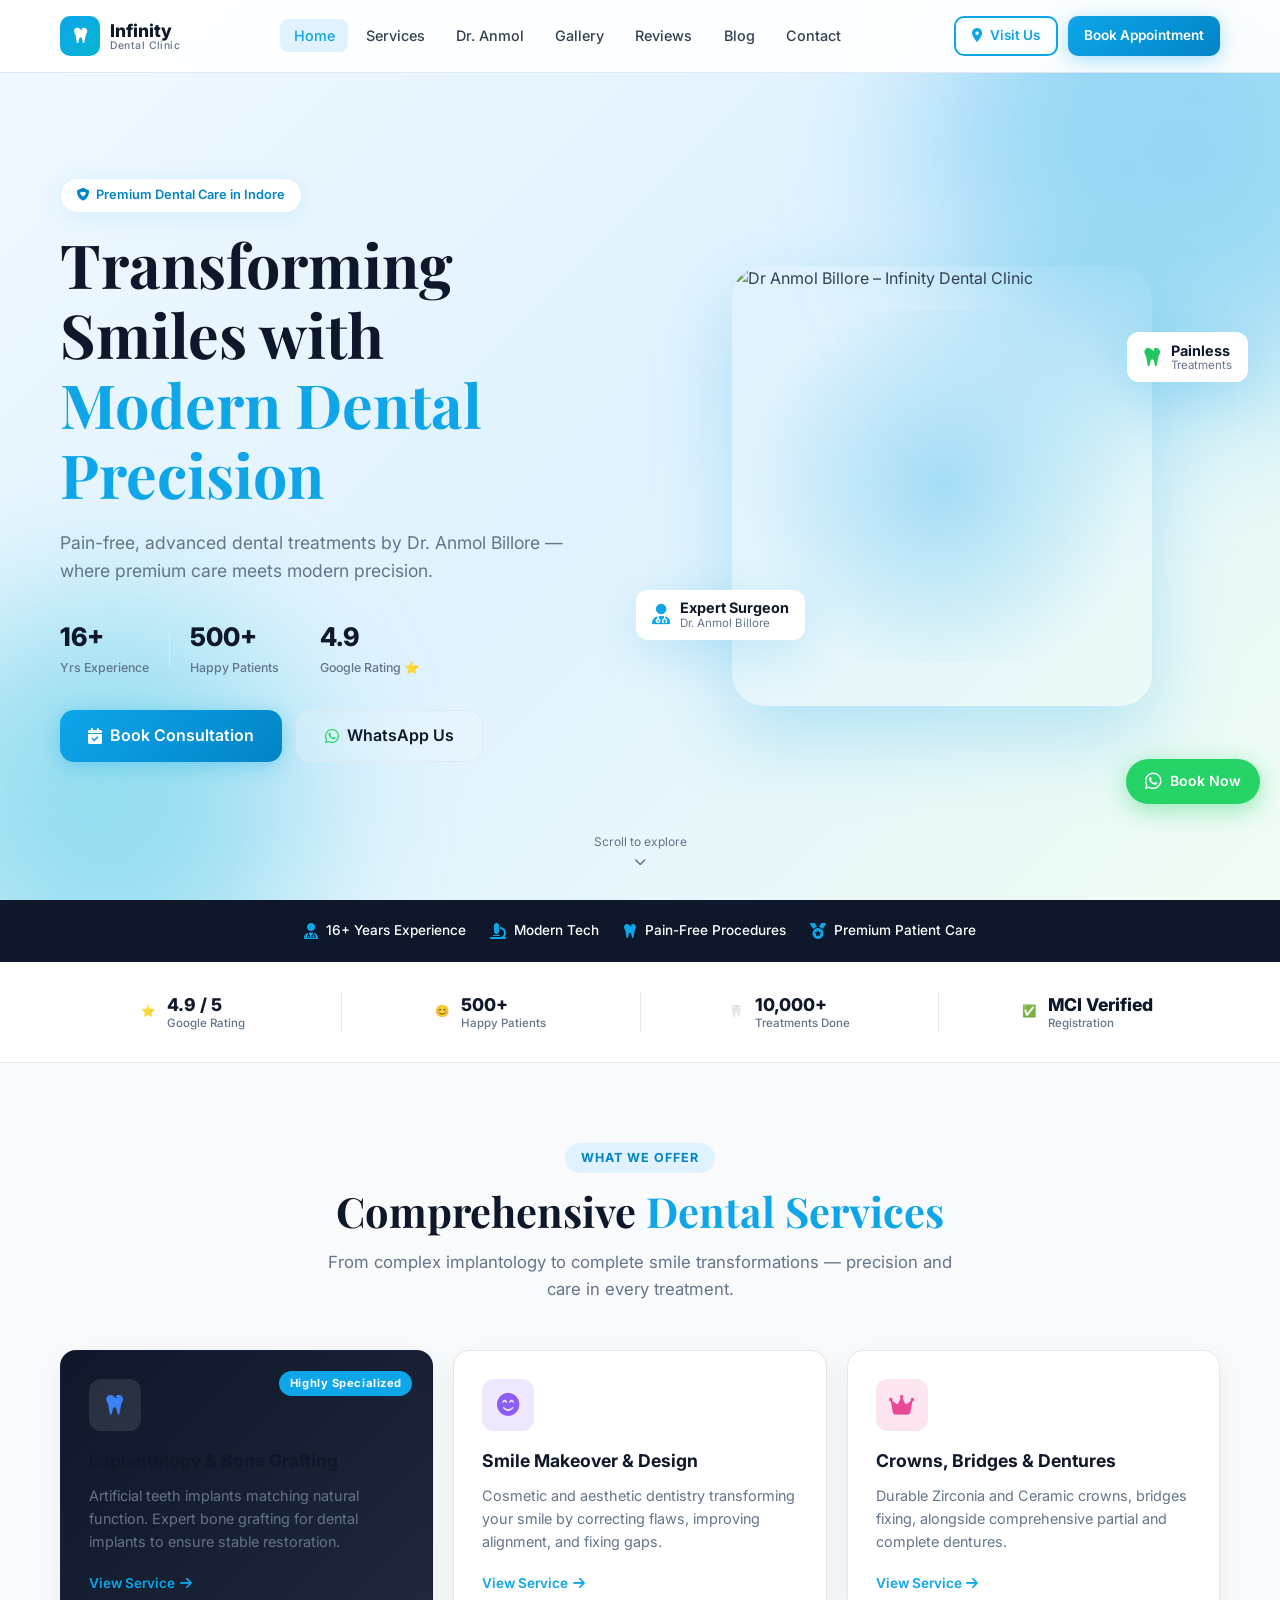
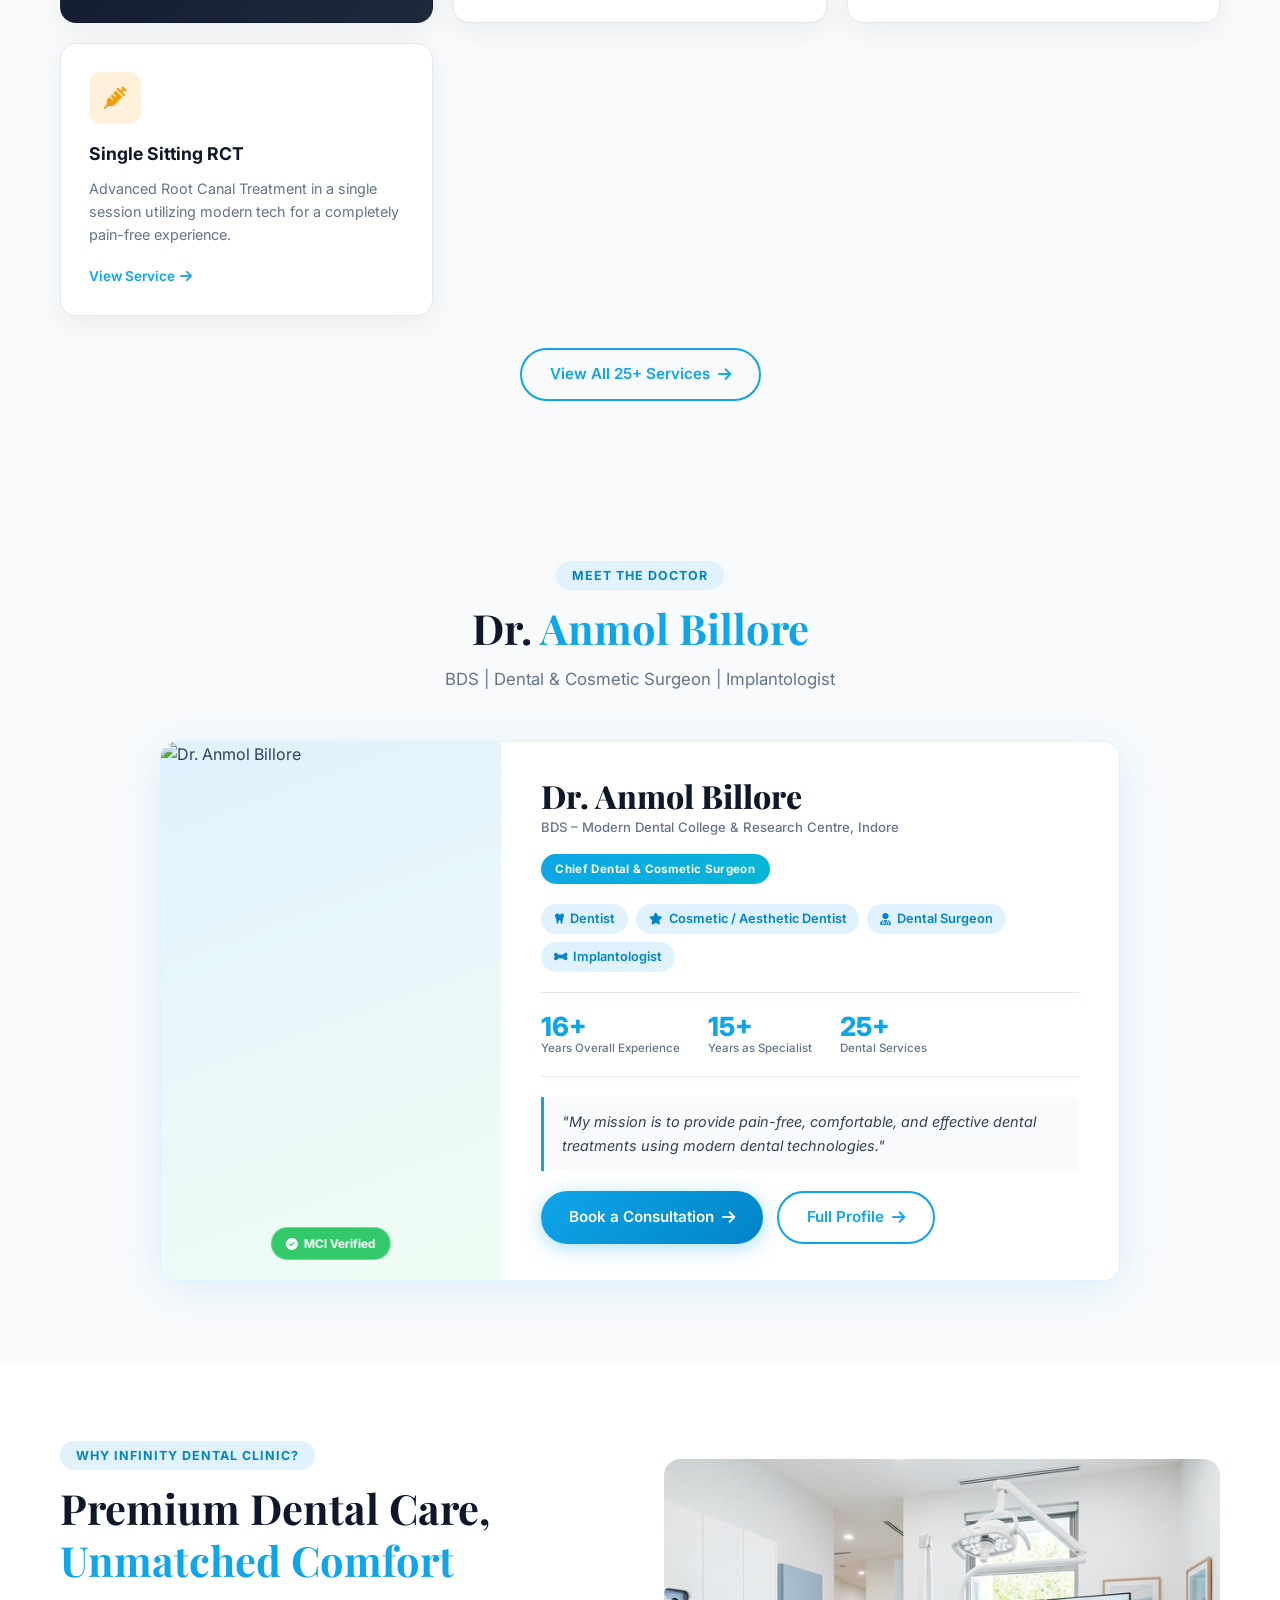
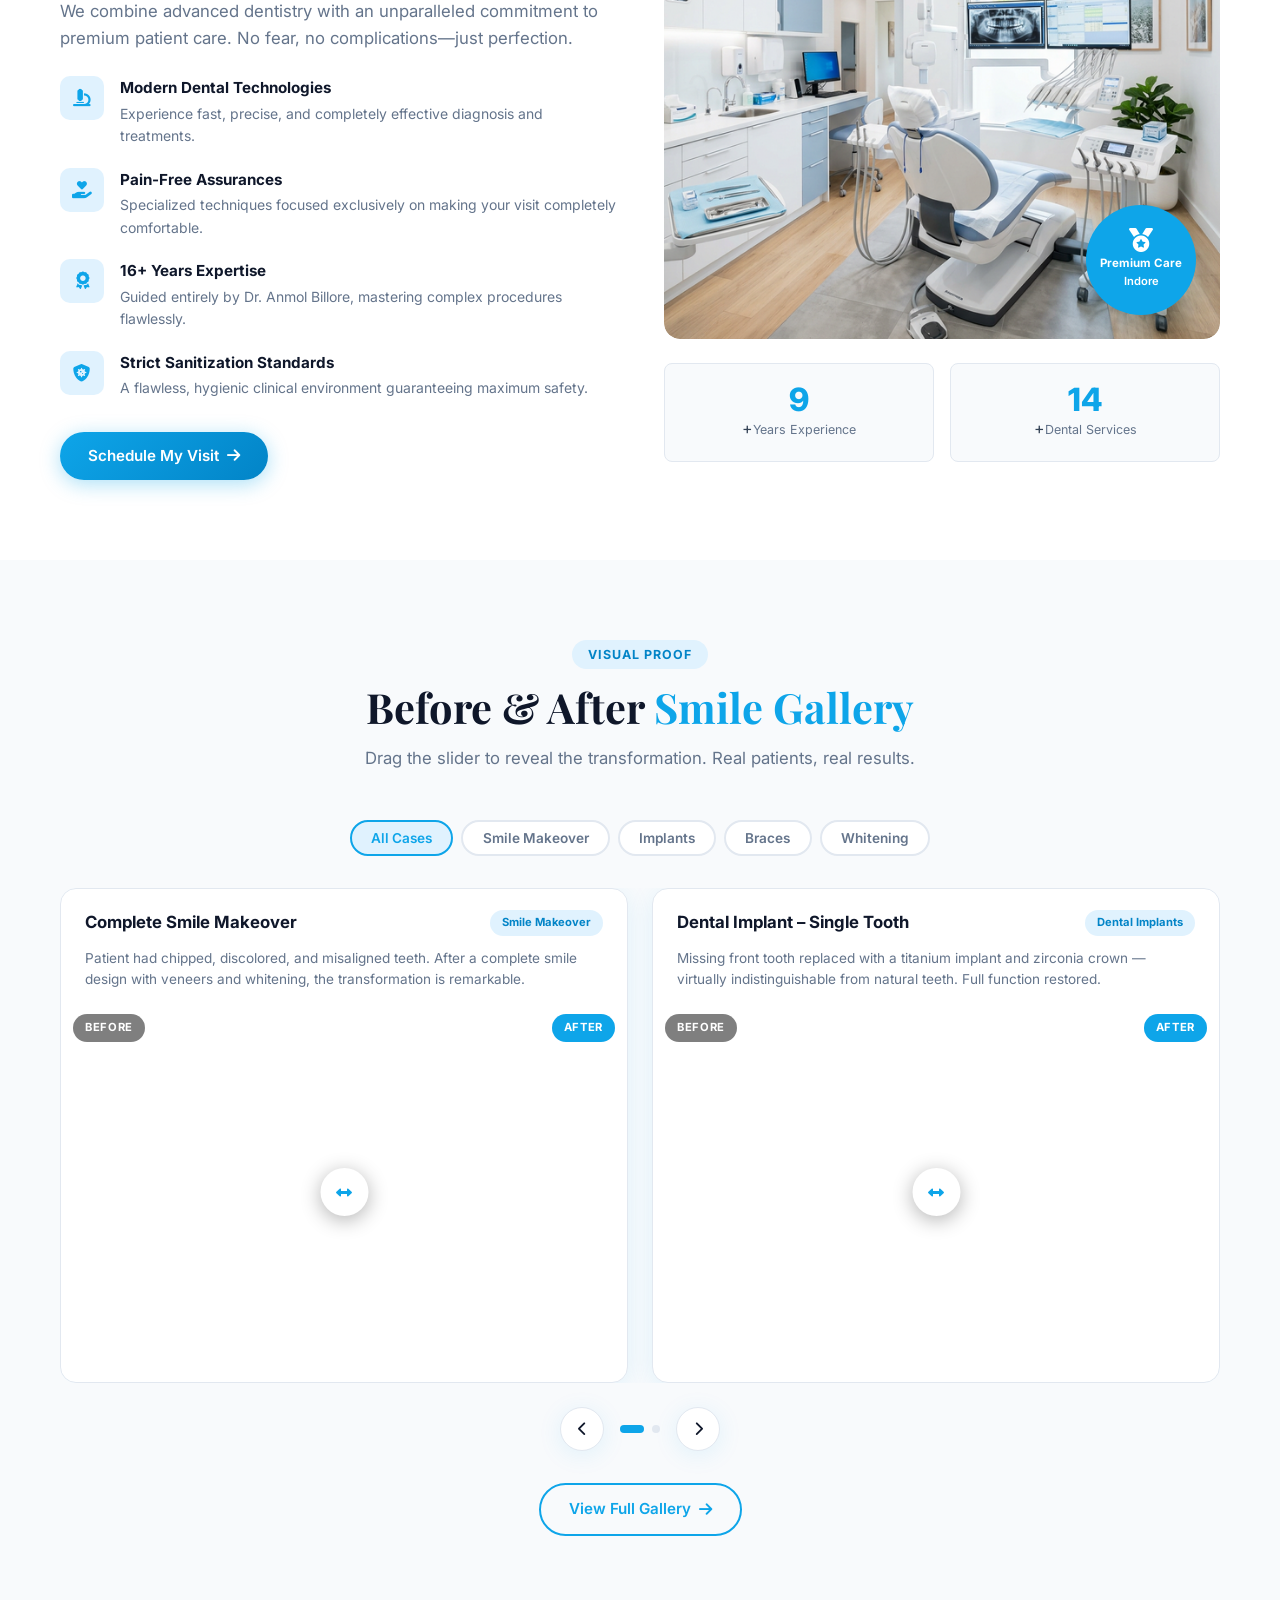
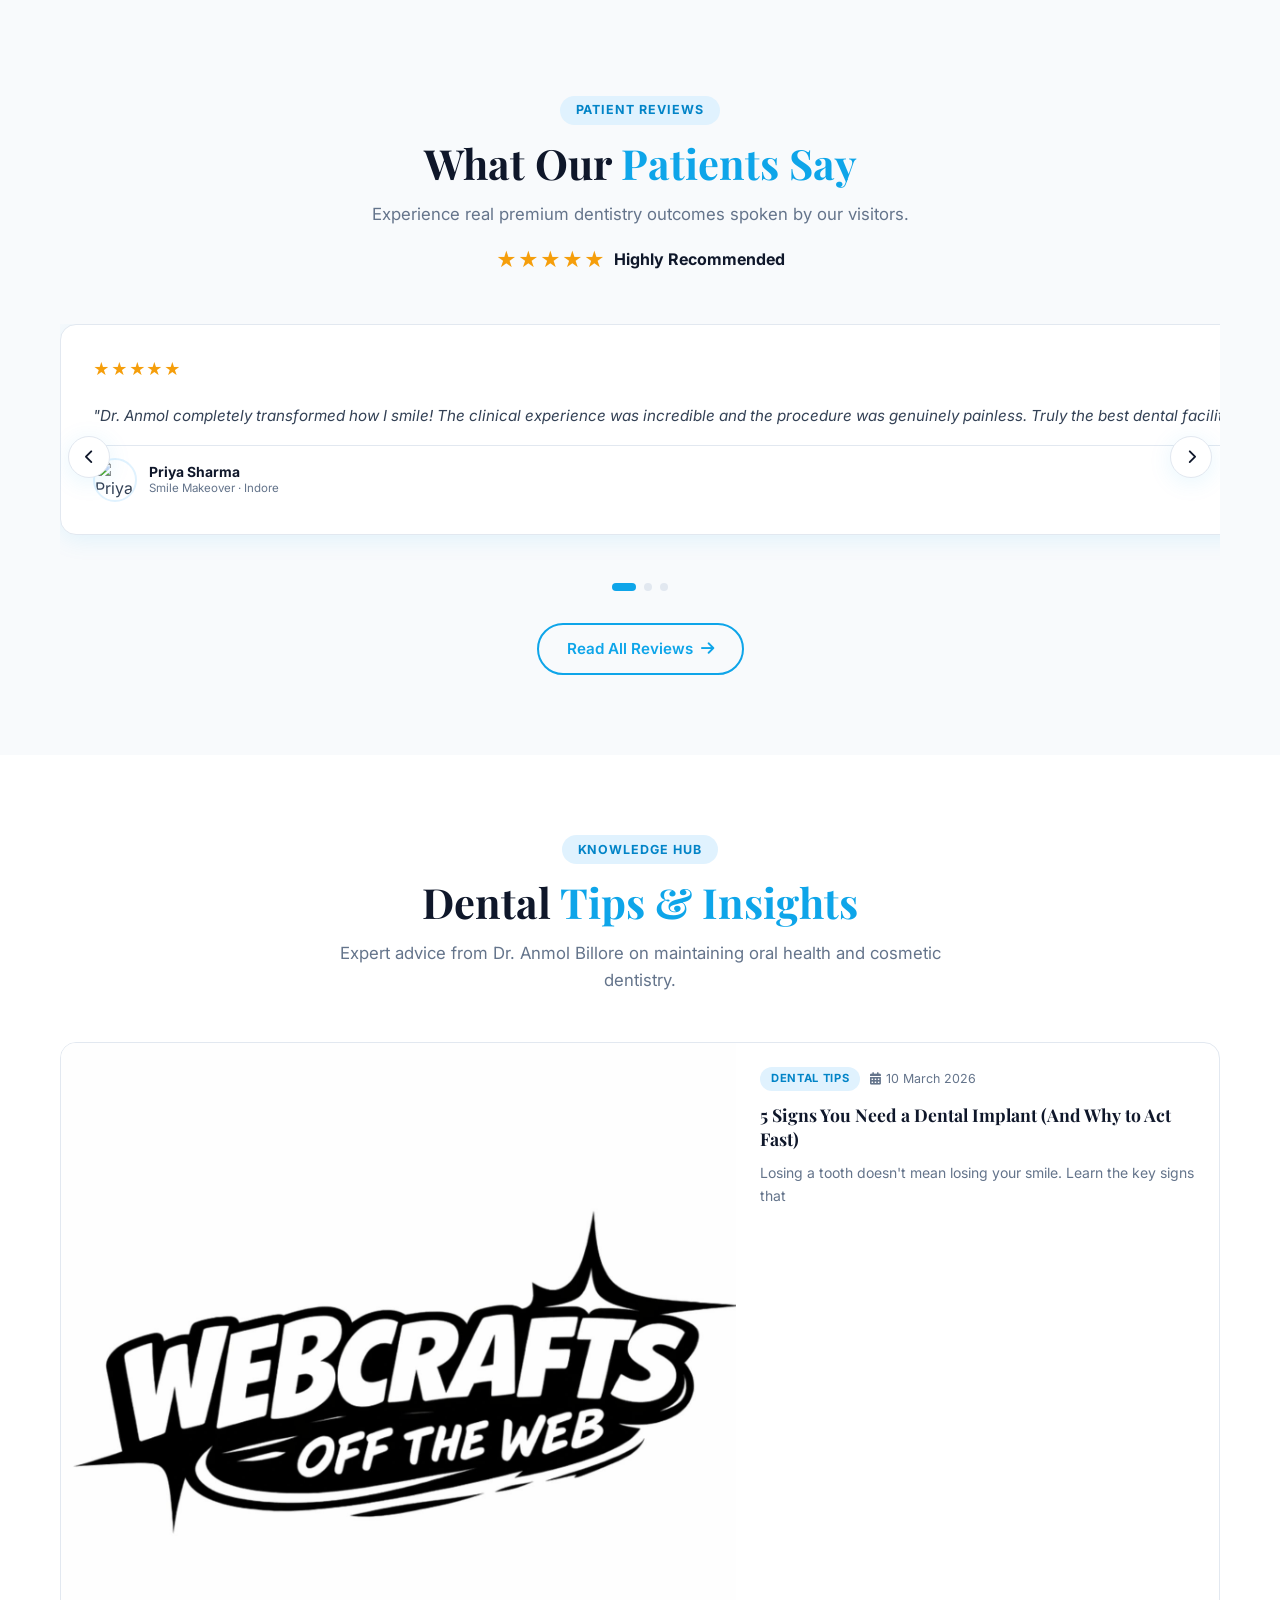
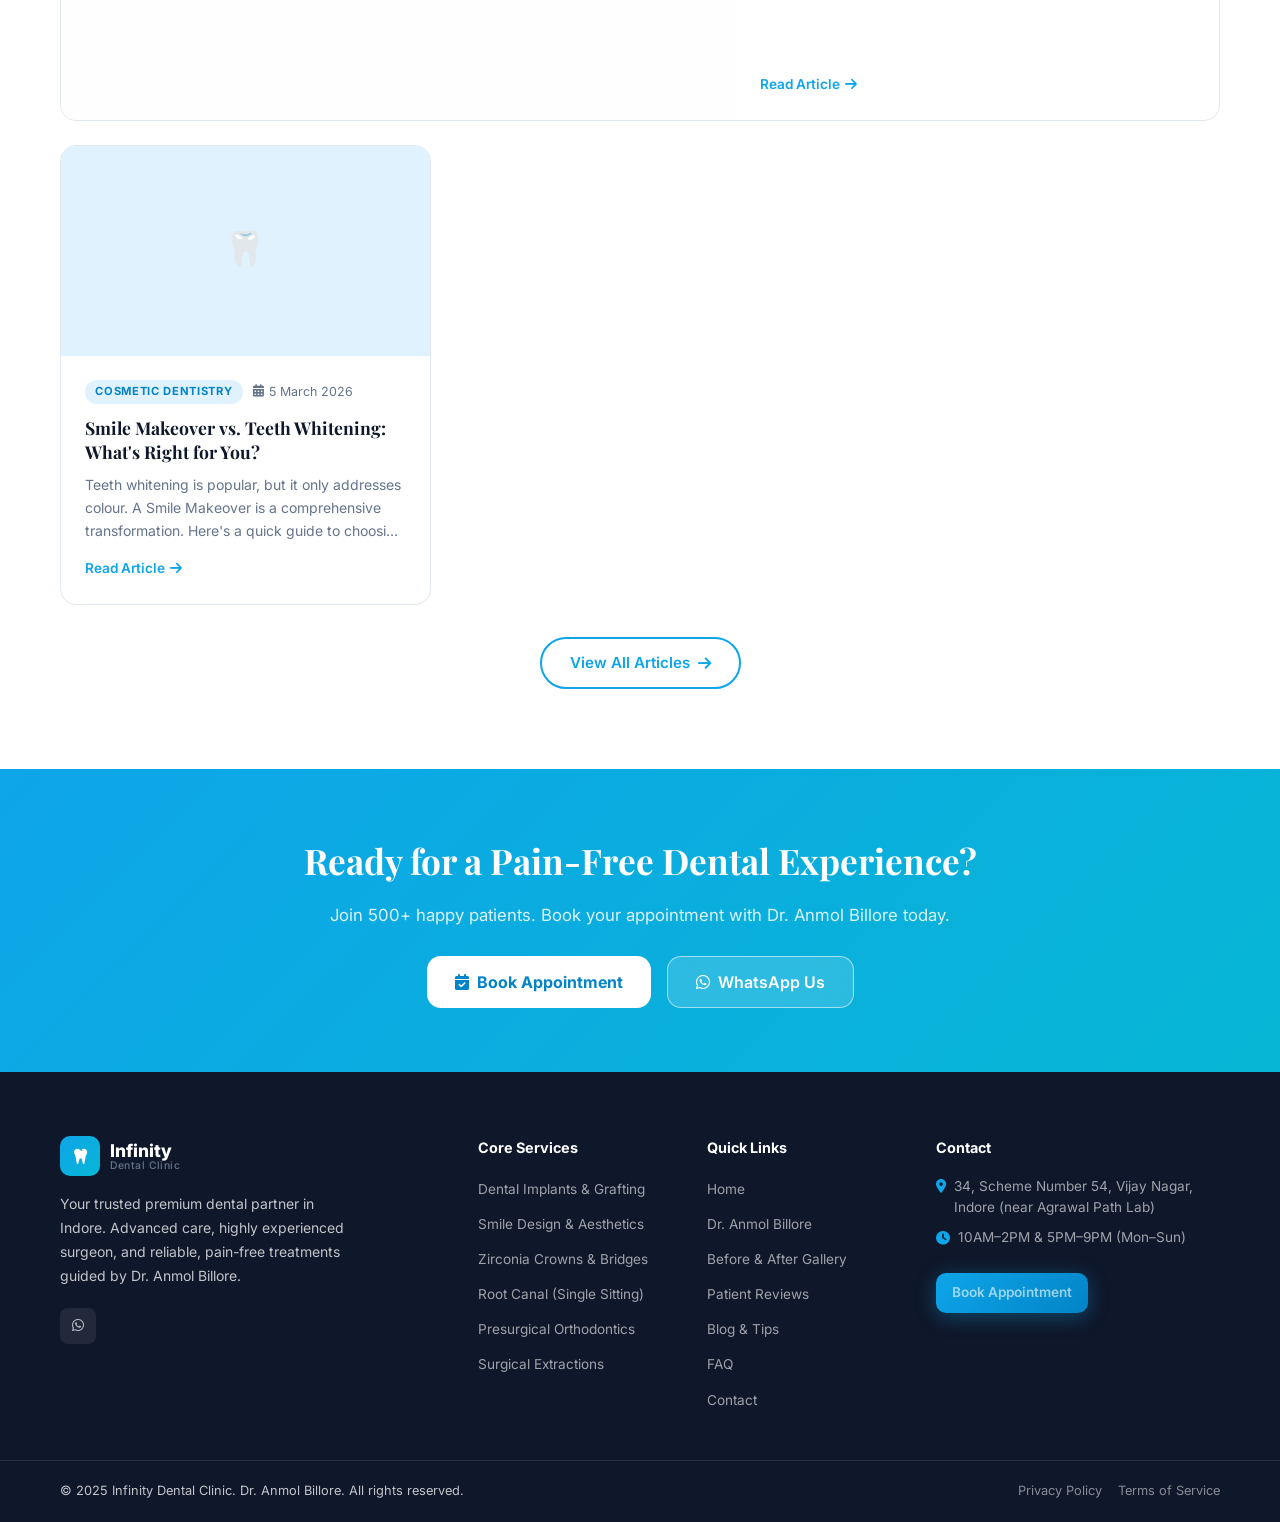
==== commit cb627505: "feat: Implement comprehensive site audit fixes" ====
--- a/index.html
+++ b/index.html
@@ -6,6 +6,17 @@
   <meta name="description" content="Infinity Dental Clinic – Advanced dental care led by Dr. Anmol Billore. Experience premium, pain-free treatments including implants, root canals, and smile makeovers in Indore." />
   <meta name="keywords" content="dental clinic Indore, dentist near me, Infinity Dental Clinic, Dr. Anmol Billore, teeth whitening, dental implants, braces, root canal, aesthetic dentist" />
   <title>Infinity Dental Clinic | Dr. Anmol Billore | Expert Dental Care</title>
+  <meta name="robots" content="index, follow" />
+  <link rel="icon" type="image/svg+xml" href="data:image/svg+xml,&lt;svg xmlns='http://www.w3.org/2000/svg' viewBox='0 0 100 100'&gt;&lt;text y='.9em' font-size='90'&gt;??&lt;/text&gt;&lt;/svg&gt;" />
+
+  <meta name="robots" content="index, follow" />
+  <meta property="og:title" content="Infinity Dental Clinic | Dr. Anmol Billore | Expert Dental Care" />
+  <meta property="og:description" content="Infinity Dental Clinic – Advanced dental care led by Dr. Anmol Billore. Premium, pain-free treatments including implants, root canals, and smile makeovers in Indore." />
+  <meta property="og:url" content="https://infinitydentalclinic.in/" />
+  <meta property="og:image" content="https://infinitydentalclinic.in/dr-billore.jpg" />
+  <meta property="og:type" content="website" />
+  <meta name="twitter:card" content="summary_large_image" />
+  <link rel="icon" type="image/svg+xml" href="data:image/svg+xml,<svg xmlns='http://www.w3.org/2000/svg' viewBox='0 0 100 100'><text y='.9em' font-size='90'>🦷</text></svg>" />
 
   <!-- Netlify Identity Widget -->
   <script src="https://identity.netlify.com/v1/netlify-identity-widget.js"></script>
@@ -23,13 +34,13 @@
 <body data-page="home">
 
   <!-- ===== FLOATING WHATSAPP BUTTON ===== -->
-  <a href="https://wa.me/message/YOUR_WHATSAPP_LINK" class="whatsapp-float" target="_blank" rel="noopener" aria-label="WhatsApp us">
+  <a href="https://wa.me/917987654321" class="whatsapp-float" target="_blank" rel="noopener" aria-label="WhatsApp us">
     <i class="fab fa-whatsapp"></i><span>Book Now</span>
   </a>
 
   <!-- ===== MOBILE FLOATING ACTION BAR ===== -->
   <div class="mobile-fab-bar">
-    <a href="https://wa.me/message/YOUR_WHATSAPP_LINK" class="mobile-fab-btn mobile-fab-wa" target="_blank" rel="noopener" aria-label="WhatsApp"><i class="fab fa-whatsapp"></i><span>WhatsApp</span></a>
+    <a href="https://wa.me/917987654321" class="mobile-fab-btn mobile-fab-wa" target="_blank" rel="noopener" aria-label="WhatsApp"><i class="fab fa-whatsapp"></i><span>WhatsApp</span></a>
     <a href="contact.html#appointment" class="mobile-fab-btn mobile-fab-book" aria-label="Book Appointment"><i class="fas fa-calendar-check"></i><span>Book Now</span></a>
     <a href="contact.html#contact" class="mobile-fab-btn mobile-fab-loc" aria-label="Location"><i class="fas fa-map-marker-alt"></i><span>Location</span></a>
   </div>
@@ -71,7 +82,7 @@
     </ul>
     <div class="mobile-nav__cta">
       <a href="contact.html#contact" class="btn btn--outline btn--full"><i class="fas fa-map-marker-alt"></i> Visit Clinic Location</a>
-      <a href="https://wa.me/message/YOUR_WHATSAPP_LINK" class="btn btn--whatsapp btn--full" target="_blank" rel="noopener"><i class="fab fa-whatsapp"></i> WhatsApp Us</a>
+      <a href="https://wa.me/917987654321" class="btn btn--whatsapp btn--full" target="_blank" rel="noopener"><i class="fab fa-whatsapp"></i> WhatsApp Us</a>
       <a href="contact.html#appointment" class="btn btn--primary btn--full">Book Appointment</a>
     </div>
   </div>
@@ -97,7 +108,7 @@
           </div>
           <div class="hero__actions">
             <a href="contact.html#appointment" class="btn btn--primary btn--lg" id="hero-appt-btn"><i class="fas fa-calendar-check"></i> Book Consultation</a>
-            <a href="https://wa.me/message/YOUR_WHATSAPP_LINK" class="btn btn--glass btn--lg" id="hero-call-btn" style="color:#0f172a;border-color:var(--border);"><i class="fab fa-whatsapp" style="color:var(--whatsapp);"></i> WhatsApp Us</a>
+            <a href="https://wa.me/917987654321" class="btn btn--glass btn--lg" id="hero-call-btn" style="color:#0f172a;border-color:var(--border);"><i class="fab fa-whatsapp" style="color:var(--whatsapp);"></i> WhatsApp Us</a>
           </div>
         </div>
         <!-- Desktop visual -->
@@ -111,7 +122,7 @@
         </div>
         <!-- Mobile doctor thumbnail -->
         <div class="hero__mobile-doc">
-          <div class="hero__mobile-doc-ring"><img src="dr-billore.jpg" alt="Dr. Anmol Billore" class="hero__mobile-doc-img" fetchpriority="high" /></div>
+          <div class="hero__mobile-doc-ring"><img src="dr-billore.jpg" alt="Dr. Anmol Billore" class="hero__mobile-doc-img" loading="lazy" /></div>
           <div class="hero__mobile-doc-label"><span>Dr. Anmol Billore</span><em>BDS · Implantologist</em></div>
         </div>
       </div>
@@ -330,7 +341,7 @@
         <p>Join 500+ happy patients. Book your appointment with Dr. Anmol Billore today.</p>
         <div class="cta-section__actions">
           <a href="contact.html#appointment" class="btn btn--lg" style="background:#fff;color:var(--primary-dark);font-weight:700;"><i class="fas fa-calendar-check"></i> Book Appointment</a>
-          <a href="https://wa.me/message/YOUR_WHATSAPP_LINK" class="btn btn--glass btn--lg" target="_blank" rel="noopener"><i class="fab fa-whatsapp"></i> WhatsApp Us</a>
+          <a href="https://wa.me/917987654321" class="btn btn--glass btn--lg" target="_blank" rel="noopener"><i class="fab fa-whatsapp"></i> WhatsApp Us</a>
         </div>
       </div>
     </div>
@@ -343,7 +354,7 @@
       <div class="footer__brand">
         <div class="nav__logo"><div class="logo-icon"><i class="fas fa-tooth"></i></div><div class="logo-text"><span class="logo-primary">Infinity</span><span class="logo-sub">Dental Clinic</span></div></div>
         <p>Your trusted premium dental partner in Indore. Advanced care, highly experienced surgeon, and reliable, pain-free treatments guided by Dr. Anmol Billore.</p>
-        <div class="footer__social"><a href="https://wa.me/message/YOUR_WHATSAPP_LINK" target="_blank" rel="noopener" aria-label="WhatsApp"><i class="fab fa-whatsapp"></i></a></div>
+        <div class="footer__social"><a href="https://wa.me/917987654321" target="_blank" rel="noopener" aria-label="WhatsApp"><i class="fab fa-whatsapp"></i></a></div>
       </div>
       <div class="footer__links"><h4>Core Services</h4><ul>
         <li><a href="services.html">Dental Implants &amp; Grafting</a></li>
--- a/style.css
+++ b/style.css
@@ -505,14 +505,14 @@
   display: flex;
   align-items: center;
   justify-content: center;
-  gap: 0;
+  gap: 1rem;
   flex-wrap: wrap;
 }
 .tsb-item {
   display: flex;
   align-items: center;
   gap: 0.75rem;
-  padding: 0.5rem 2rem;
+  padding: 0.5rem 1.5rem;
   flex: 1;
   min-width: 160px;
   justify-content: center;
@@ -522,6 +522,11 @@
 .tsb-item strong { font-size: 1.1rem; font-weight: 800; color: var(--dark); }
 .tsb-item span { font-size: 0.72rem; color: var(--text-light); font-weight: 500; }
 .tsb-divider { width: 1px; height: 40px; background: var(--border); flex-shrink: 0; }
+@media (max-width: 768px) {
+  .tsb-divider { display: none; }
+  .trust-stats-bar__inner { gap: 1.5rem; }
+  .tsb-item { padding: 0.5rem; justify-content: flex-start; }
+}
 
 /* ========================
    TESTIMONIAL — new layout
@@ -2015,7 +2020,7 @@
 .ba-comparison {
   position: relative;
   overflow: hidden;
-  height: 300px;
+  aspect-ratio: 4 / 3;
   cursor: ew-resize;
   user-select: none;
   -webkit-user-select: none;
@@ -2116,7 +2121,7 @@
 .ba-loading i { color: var(--primary); font-size: 1.5rem; }
 @media (min-width: 1024px) {
   .ba-card { width: calc(50% - 0.75rem); }
-  .ba-comparison { height: 380px; }
+  .ba-comparison { aspect-ratio: unset; height: 380px; }
 }
 
 /* ========================
@@ -2166,6 +2171,7 @@
   display: -webkit-box;
   -webkit-box-orient: vertical;
   -webkit-line-clamp: 3;
+  line-clamp: 3;
   overflow: hidden;
 }
 .blog-card__read { font-size: 0.85rem; font-weight: 600; color: var(--primary); display: inline-flex; align-items: center; gap: 0.3rem; transition: var(--transition); margin-top: auto; }
@@ -2228,7 +2234,7 @@
 .blog-modal__body th, .blog-modal__body td { border: 1px solid var(--border); padding: 0.65rem 0.9rem; text-align: left; }
 .blog-modal__body th { background: var(--bg); font-weight: 700; color: var(--dark); }
 
-@media (min-width: 768px) {
+@media (min-width: 900px) {
   .blog__grid { grid-template-columns: 1fr 1fr; }
   .blog-card--featured { grid-column: 1 / -1; }
 }
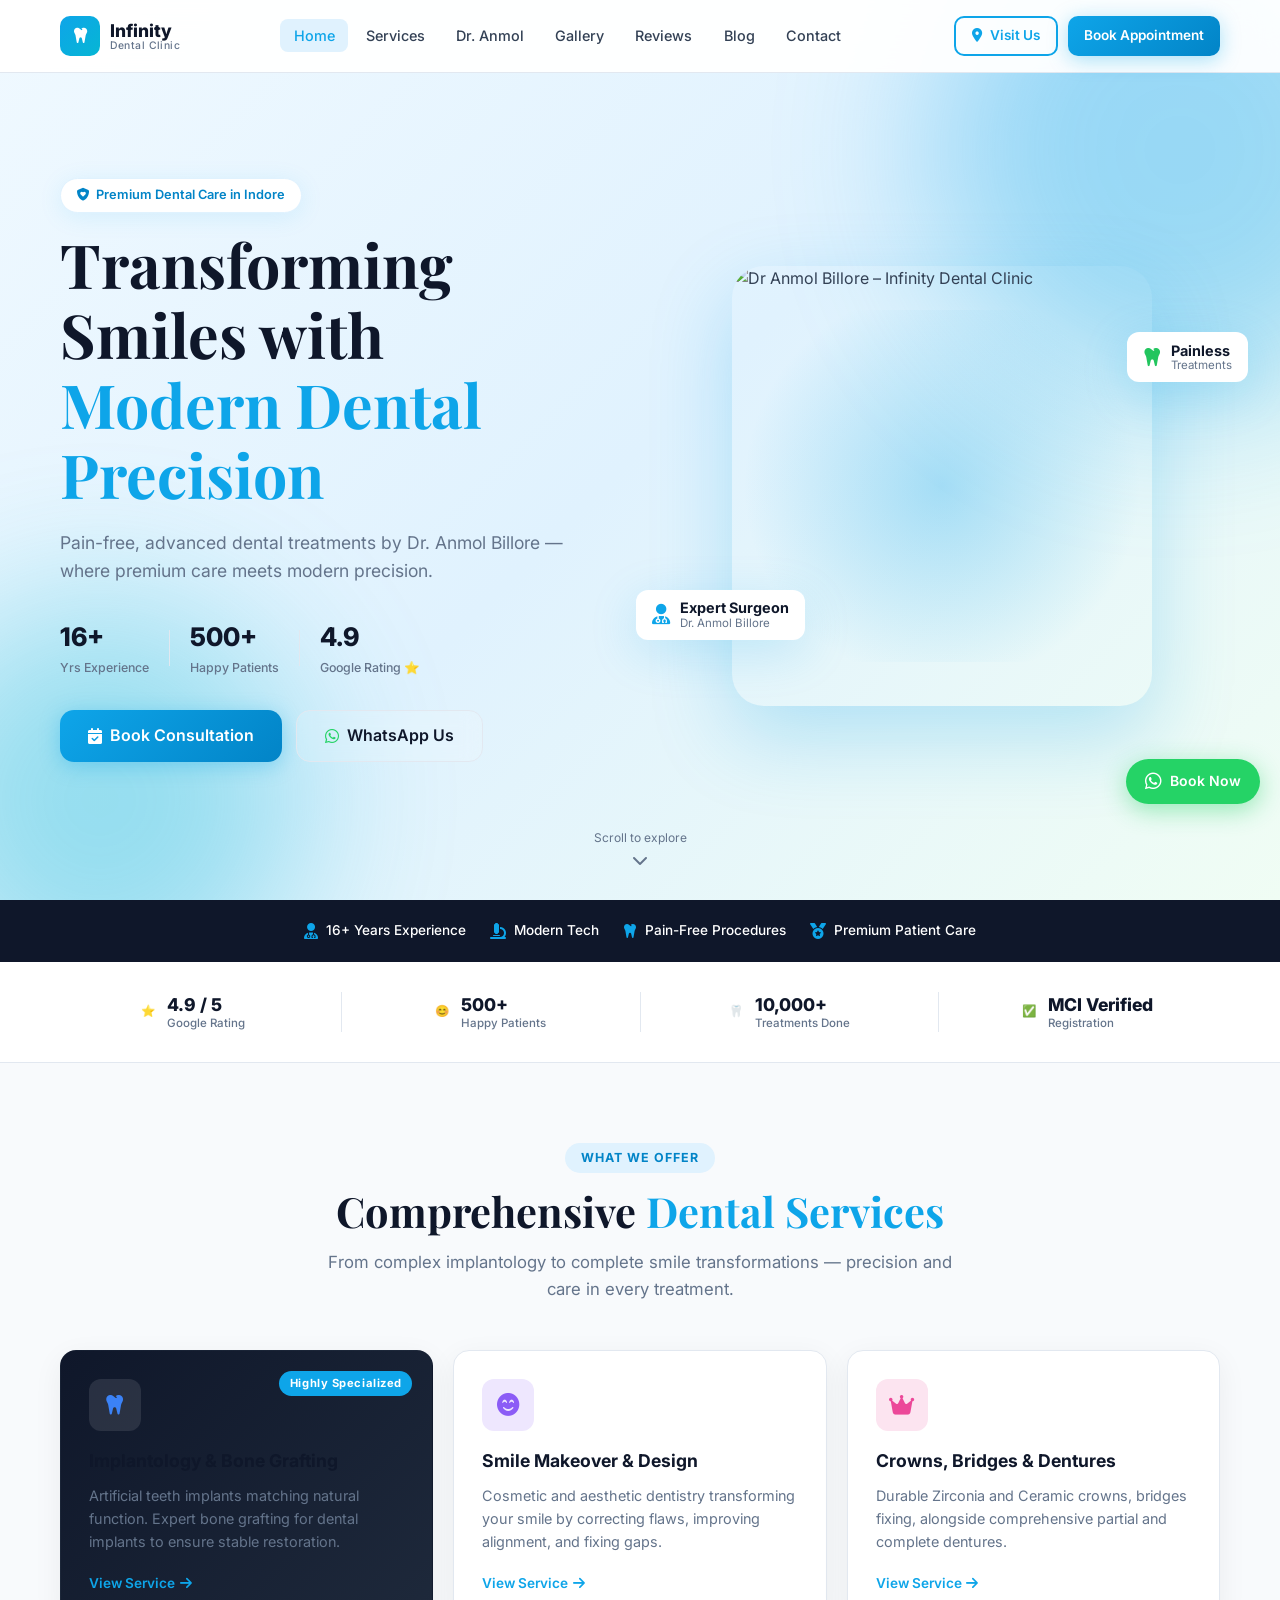
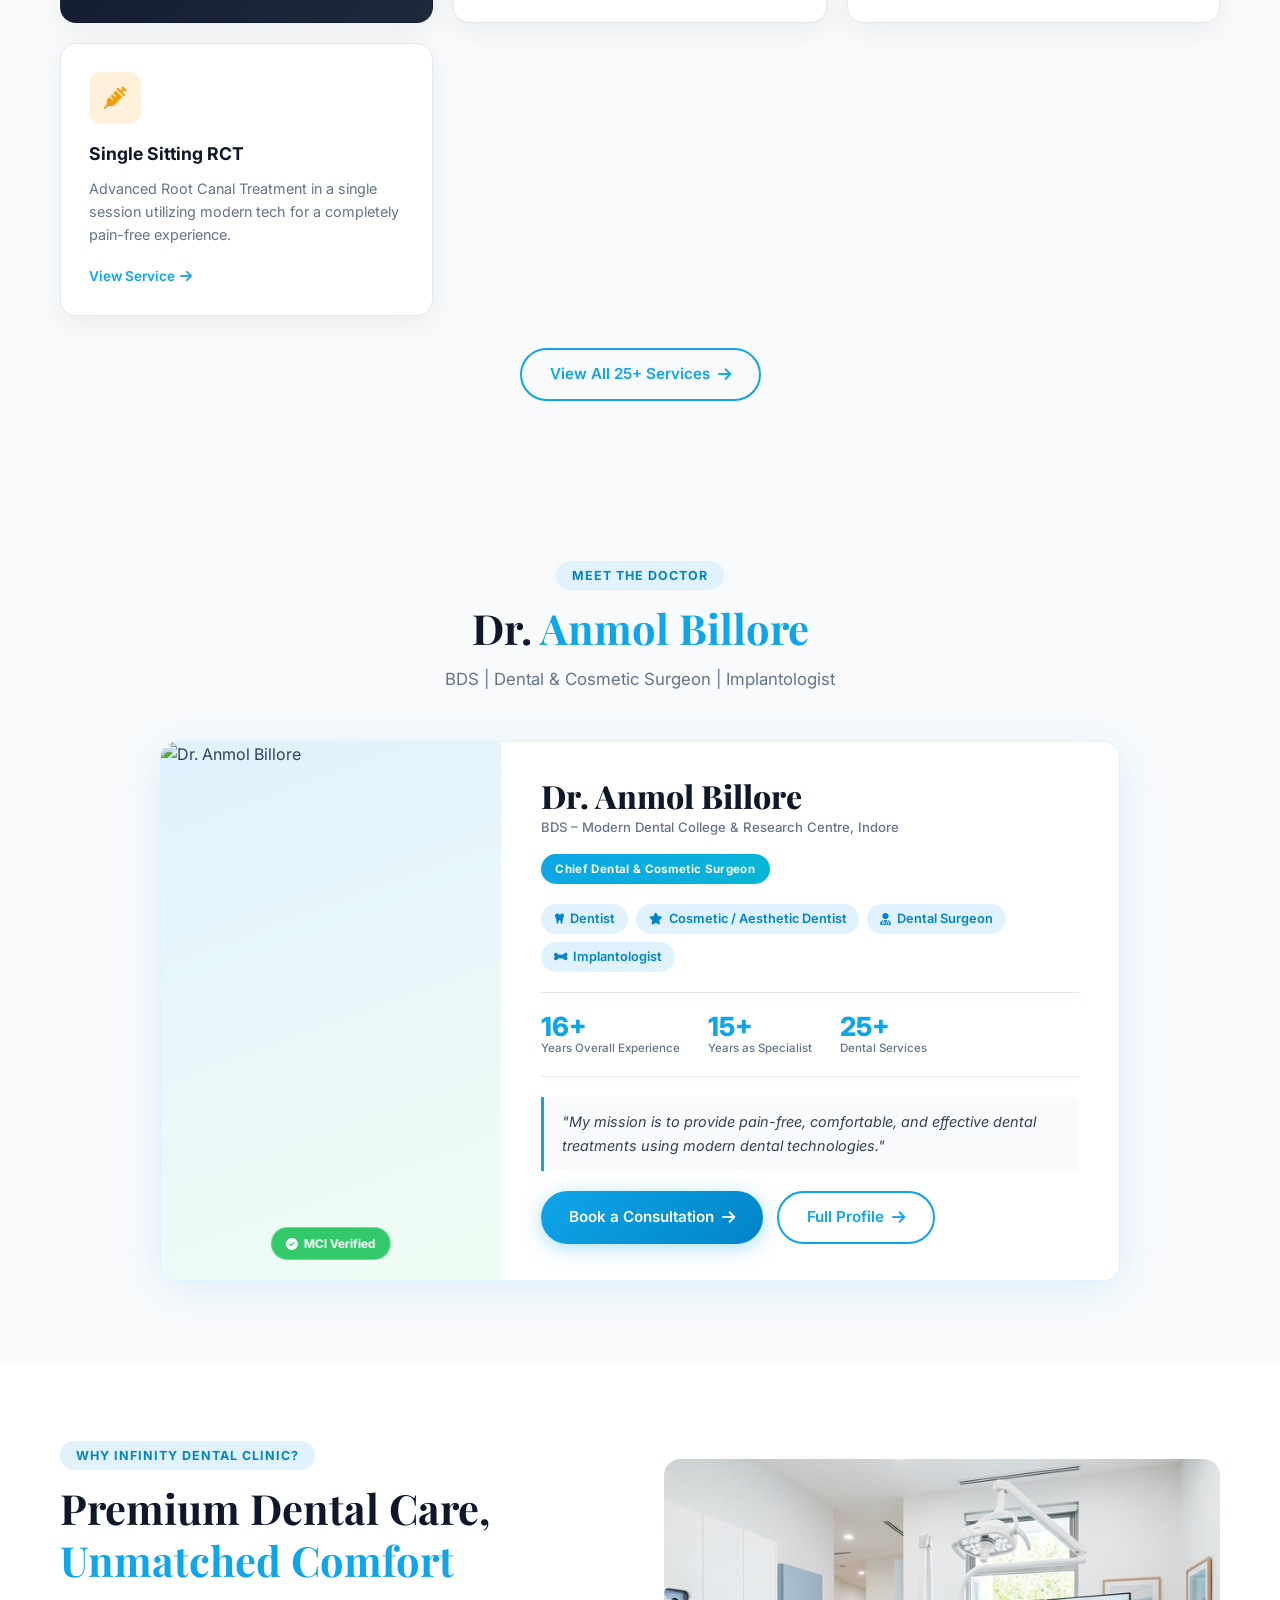
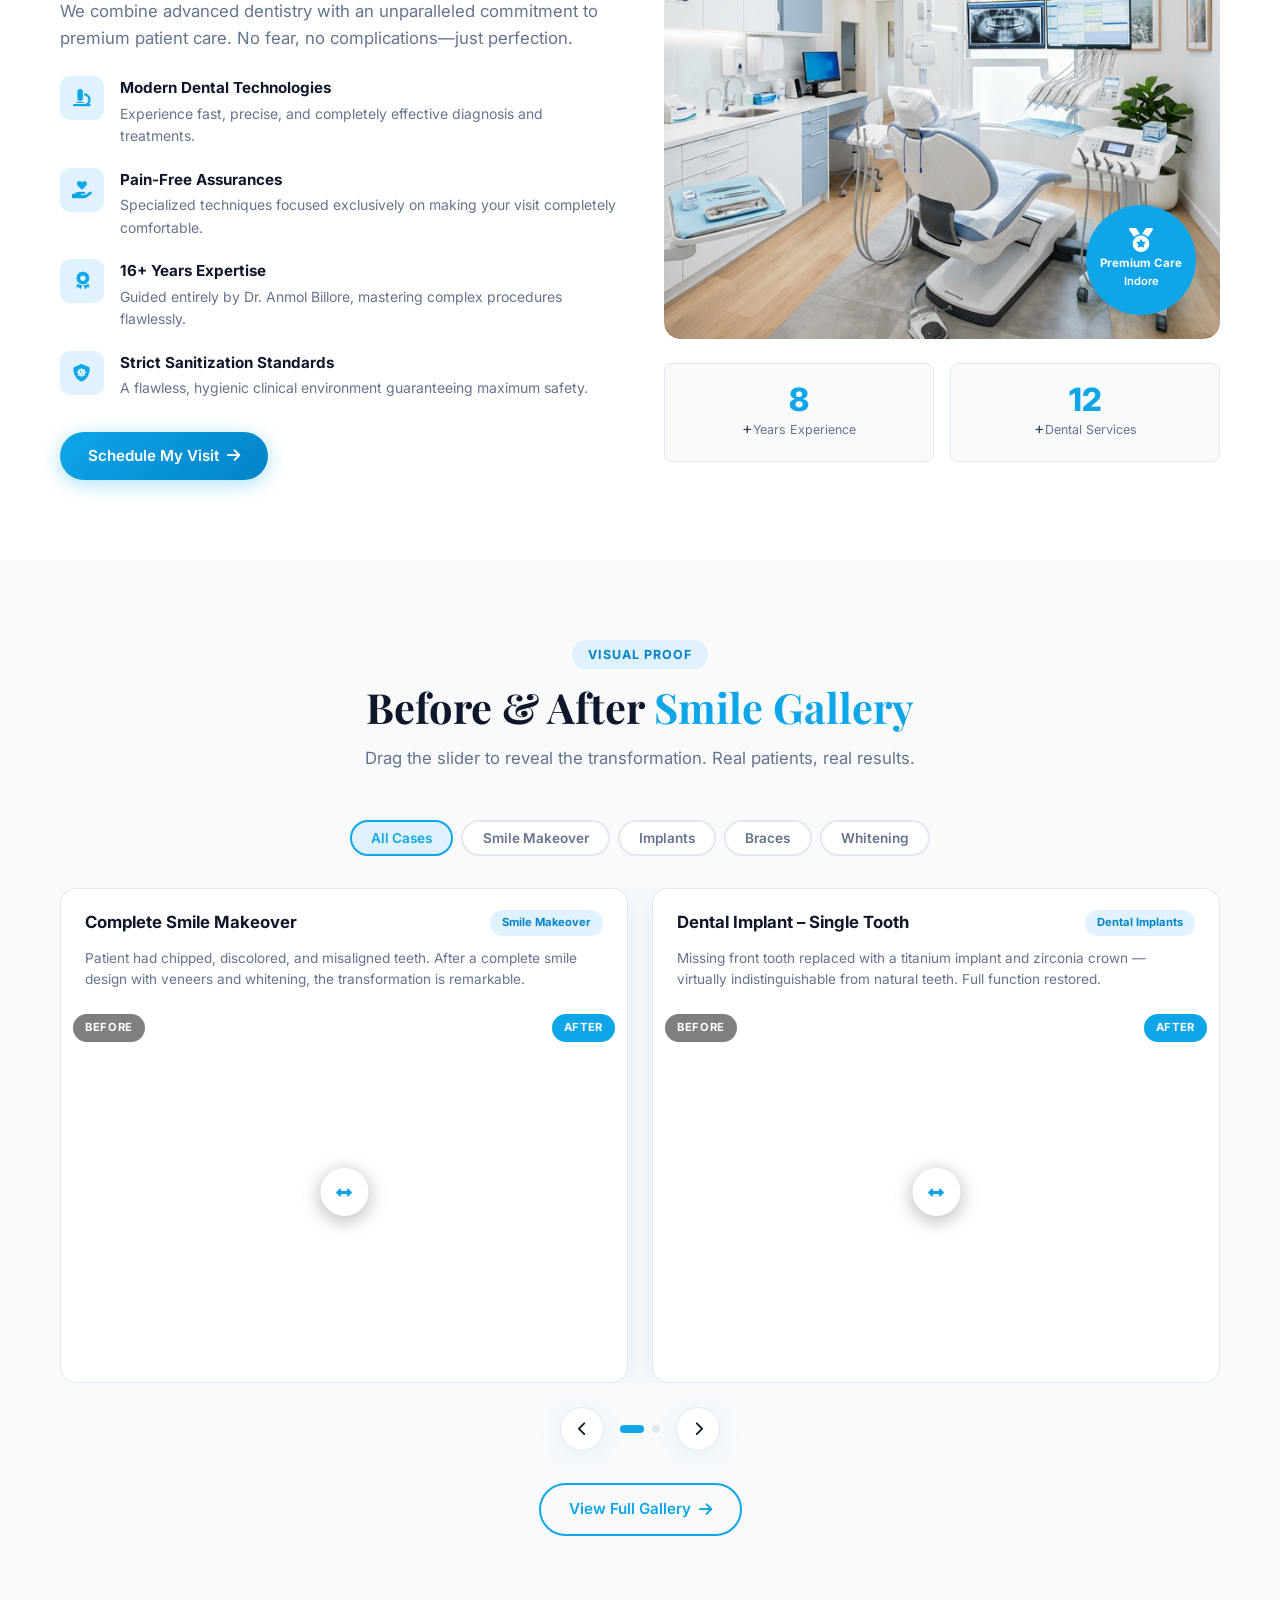
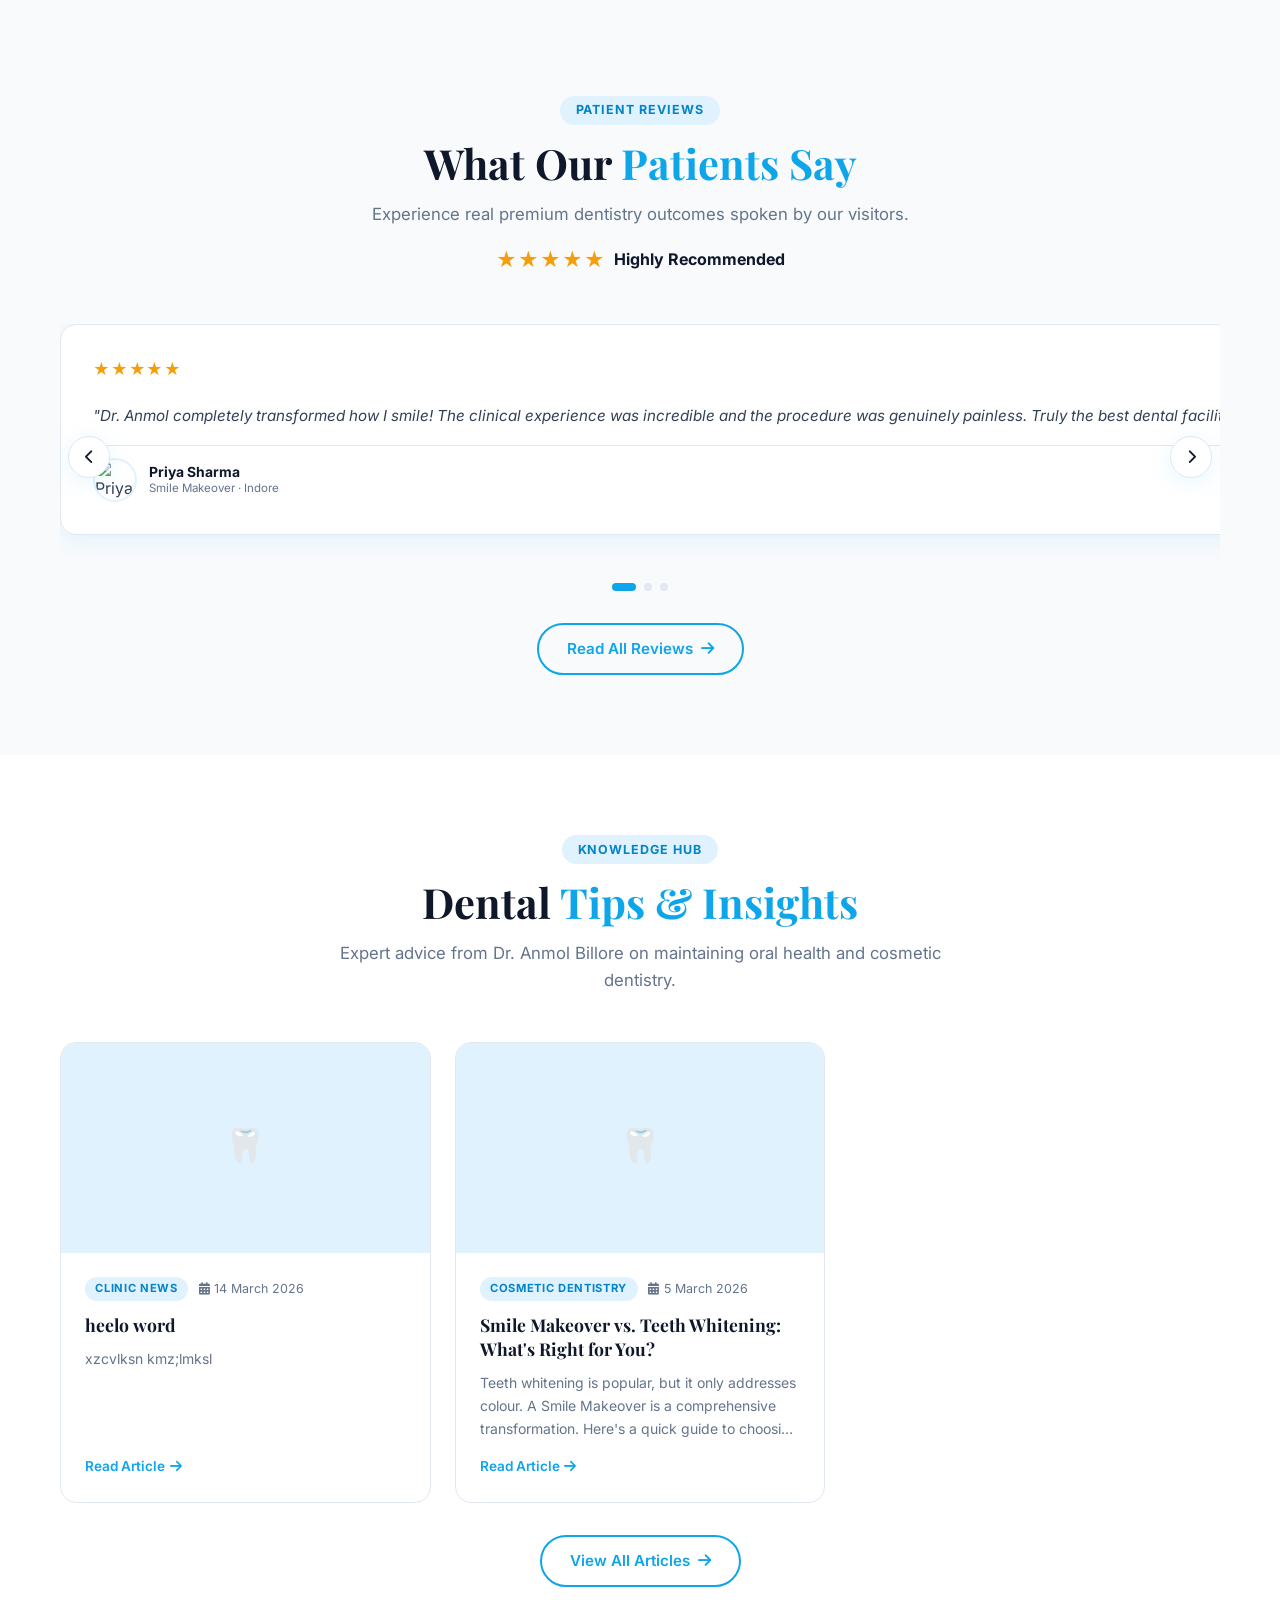
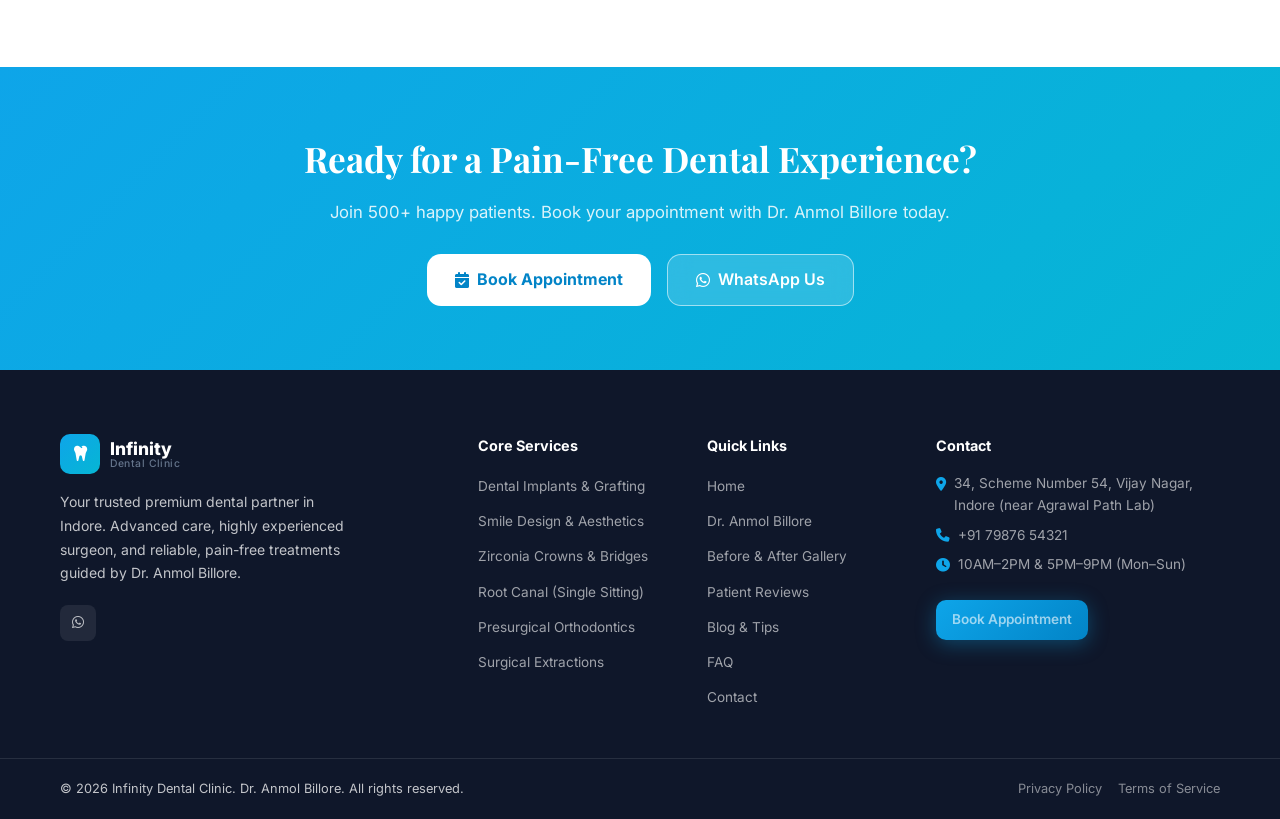
==== commit e1bd13b1: "Fix blog infinite loading and implement dental audit fixes (Schema.org, tap-to-call, auto-year, scro" ====
--- a/index.html
+++ b/index.html
@@ -7,9 +7,8 @@
   <meta name="keywords" content="dental clinic Indore, dentist near me, Infinity Dental Clinic, Dr. Anmol Billore, teeth whitening, dental implants, braces, root canal, aesthetic dentist" />
   <title>Infinity Dental Clinic | Dr. Anmol Billore | Expert Dental Care</title>
   <meta name="robots" content="index, follow" />
-  <link rel="icon" type="image/svg+xml" href="data:image/svg+xml,&lt;svg xmlns='http://www.w3.org/2000/svg' viewBox='0 0 100 100'&gt;&lt;text y='.9em' font-size='90'&gt;??&lt;/text&gt;&lt;/svg&gt;" />
-
-  <meta name="robots" content="index, follow" />
+  <link rel="icon" type="image/svg+xml" href="data:image/svg+xml,&lt;svg xmlns='http://www.w3.org/2000/svg' viewBox='0 0 100 100'&gt;&lt;text y='.9em' font-size='90'&gt;🦷&lt;/text&gt;&lt;/svg&gt;" />
+
   <meta property="og:title" content="Infinity Dental Clinic | Dr. Anmol Billore | Expert Dental Care" />
   <meta property="og:description" content="Infinity Dental Clinic – Advanced dental care led by Dr. Anmol Billore. Premium, pain-free treatments including implants, root canals, and smile makeovers in Indore." />
   <meta property="og:url" content="https://infinitydentalclinic.in/" />
@@ -30,6 +29,48 @@
   <link rel="stylesheet" href="style.css" />
   <link rel="preload" as="style" href="https://cdnjs.cloudflare.com/ajax/libs/font-awesome/6.5.0/css/all.min.css" />
   <link href="https://cdnjs.cloudflare.com/ajax/libs/font-awesome/6.5.0/css/all.min.css" rel="stylesheet" />
+  <!-- Schema.org LocalBusiness Structured Data -->
+  <script type="application/ld+json">
+  {
+    "@context": "https://schema.org",
+    "@type": ["Dentist", "MedicalOrganization"],
+    "name": "Infinity Dental Clinic",
+    "description": "Premium dental care in Indore by Dr. Anmol Billore — advanced, pain-free dental treatments including implants, root canals, braces, and smile makeovers.",
+    "url": "https://infinitydentalclinic.in/",
+    "telephone": "+917987654321",
+    "email": "info@infinitydentalclinic.in",
+    "address": {
+      "@type": "PostalAddress",
+      "streetAddress": "34, Scheme Number 54, Vijay Nagar",
+      "addressLocality": "Indore",
+      "addressRegion": "Madhya Pradesh",
+      "postalCode": "452010",
+      "addressCountry": "IN"
+    },
+    "geo": {
+      "@type": "GeoCoordinates",
+      "latitude": 22.7533,
+      "longitude": 75.8911
+    },
+    "openingHours": ["Mo-Su 10:00-14:00", "Mo-Su 17:00-21:00"],
+    "priceRange": "₹₹",
+    "image": "https://infinitydentalclinic.in/dr-billore.jpg",
+    "aggregateRating": {
+      "@type": "AggregateRating",
+      "ratingValue": "4.9",
+      "reviewCount": "120"
+    },
+    "employee": {
+      "@type": "Physician",
+      "name": "Dr. Anmol Billore",
+      "jobTitle": "Chief Dental & Cosmetic Surgeon",
+      "alumniOf": "Modern Dental College & Research Centre, Indore"
+    },
+    "sameAs": [
+      "https://wa.me/917987654321"
+    ]
+  }
+  </script>
 </head>
 <body data-page="home">
 
@@ -126,7 +167,7 @@
           <div class="hero__mobile-doc-label"><span>Dr. Anmol Billore</span><em>BDS · Implantologist</em></div>
         </div>
       </div>
-      <div class="scroll-hint"><span>Scroll to explore</span><i class="fas fa-chevron-down"></i></div>
+      <div class="scroll-hint"><span>Scroll to explore</span><i class="fas fa-chevron-down scroll-hint__arrow"></i></div>
     </section>
 
     <!-- ===== TRUST STRIP ===== -->
@@ -375,13 +416,14 @@
       </ul></div>
       <div class="footer__contact"><h4>Contact</h4>
         <p><i class="fas fa-map-marker-alt" style="margin-top:0.3rem;"></i> 34, Scheme Number 54, Vijay Nagar, Indore (near Agrawal Path Lab)</p>
+        <p><i class="fas fa-phone" style="margin-top:0.3rem;"></i> <a href="tel:+917987654321" style="color:inherit;text-decoration:none;">+91 79876 54321</a></p>
         <p><i class="fas fa-clock" style="margin-top:0.3rem;"></i> 10AM–2PM &amp; 5PM–9PM (Mon–Sun)</p>
         <a href="contact.html#appointment" class="btn btn--primary btn--sm" style="margin-top:1rem;display:inline-flex;">Book Appointment</a>
       </div>
     </div>
     <div class="footer__bottom">
       <div class="container">
-        <p>© 2025 Infinity Dental Clinic. Dr. Anmol Billore. All rights reserved.</p>
+        <p>© <span id="footer-year"></span> Infinity Dental Clinic. Dr. Anmol Billore. All rights reserved.</p>
         <div class="footer__bottom-links"><a href="#">Privacy Policy</a><a href="#">Terms of Service</a></div>
       </div>
     </div>
@@ -397,6 +439,7 @@
         if (!user) { window.netlifyIdentity.on('login', function() { document.location.href = '/admin/'; }); }
       });
     }
+    document.getElementById('footer-year').textContent = new Date().getFullYear();
   </script>
 </body>
 </html>
--- a/style.css
+++ b/style.css
@@ -461,11 +461,18 @@
   gap: 0.3rem;
   color: var(--text-light);
   font-size: 0.75rem;
-  animation: bounce 2s infinite;
 }
 @keyframes bounce {
   0%, 100% { transform: translateX(-50%) translateY(0); }
   50% { transform: translateX(-50%) translateY(6px); }
+}
+.scroll-hint__arrow {
+  animation: arrowBounce 1.4s ease-in-out infinite;
+  font-size: 1rem;
+}
+@keyframes arrowBounce {
+  0%, 100% { transform: translateY(0); opacity: 0.5; }
+  50% { transform: translateY(6px); opacity: 1; }
 }
 
 /* ========================
